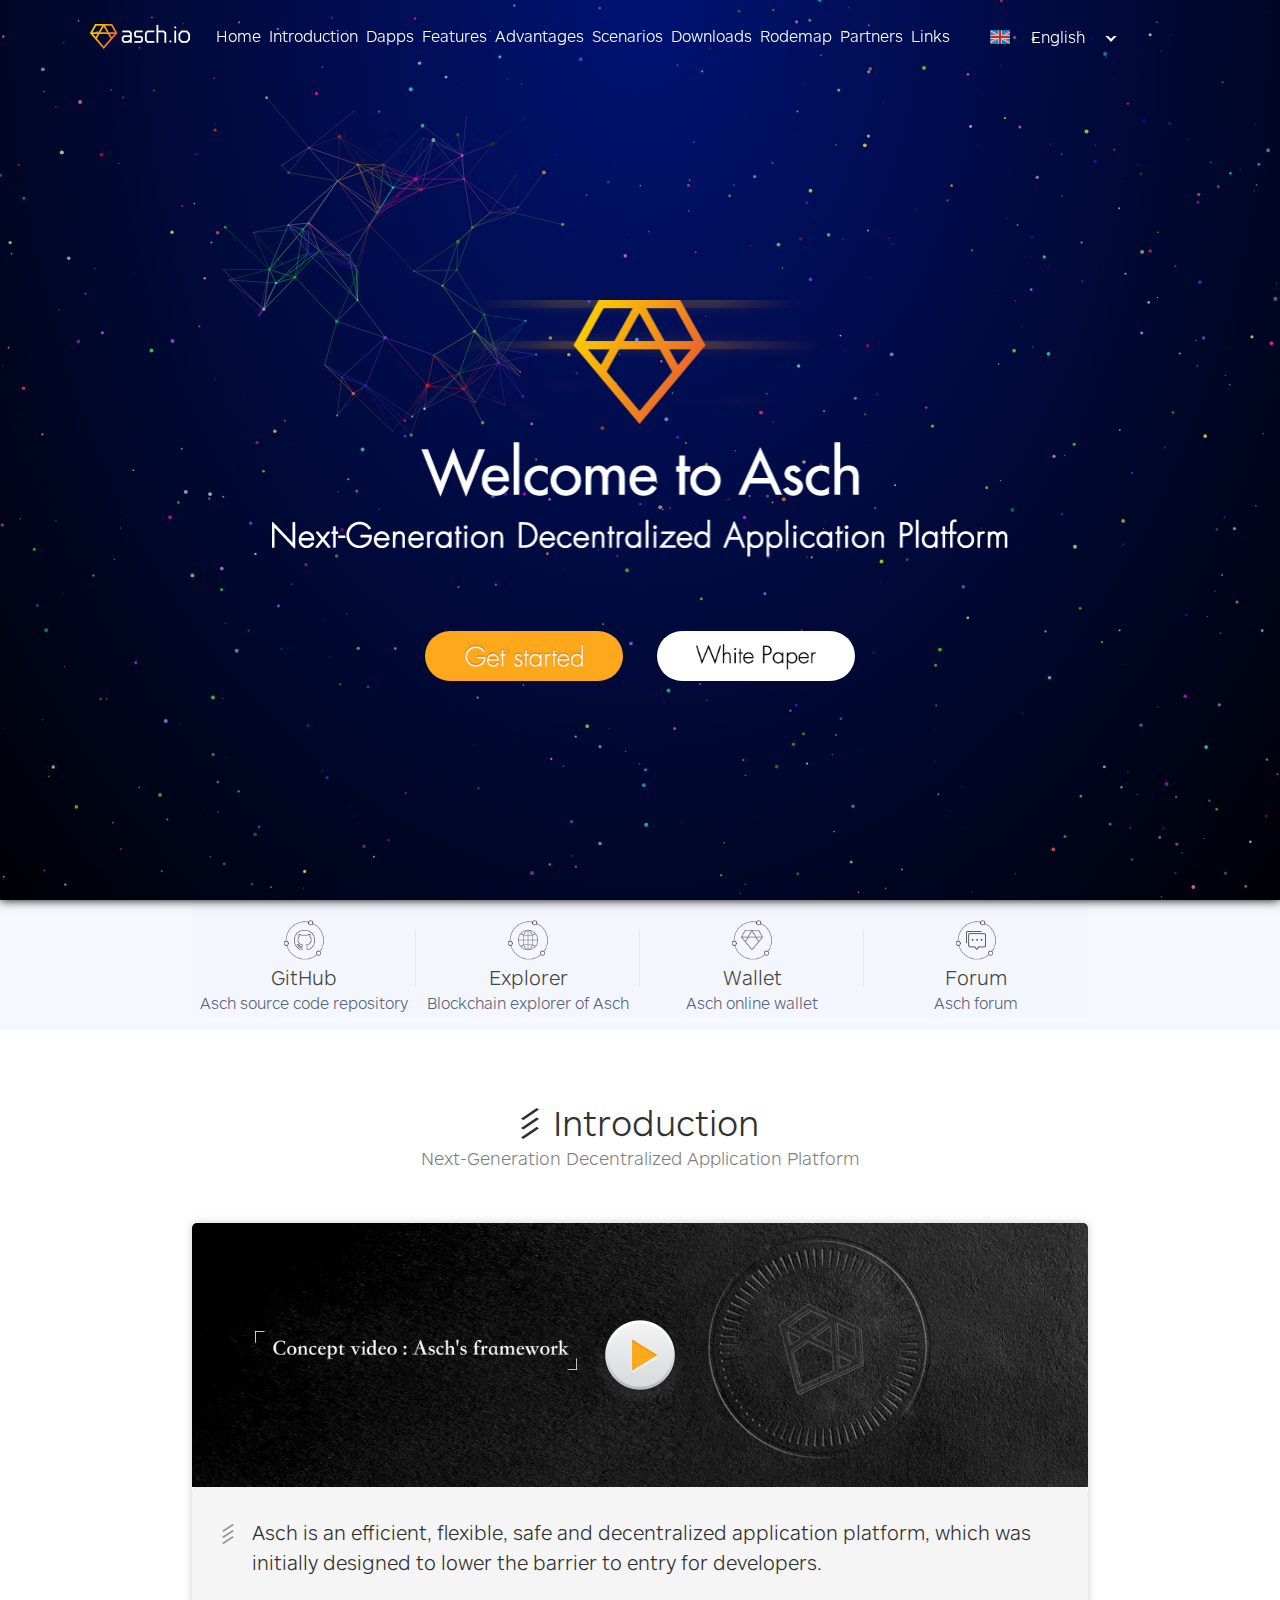
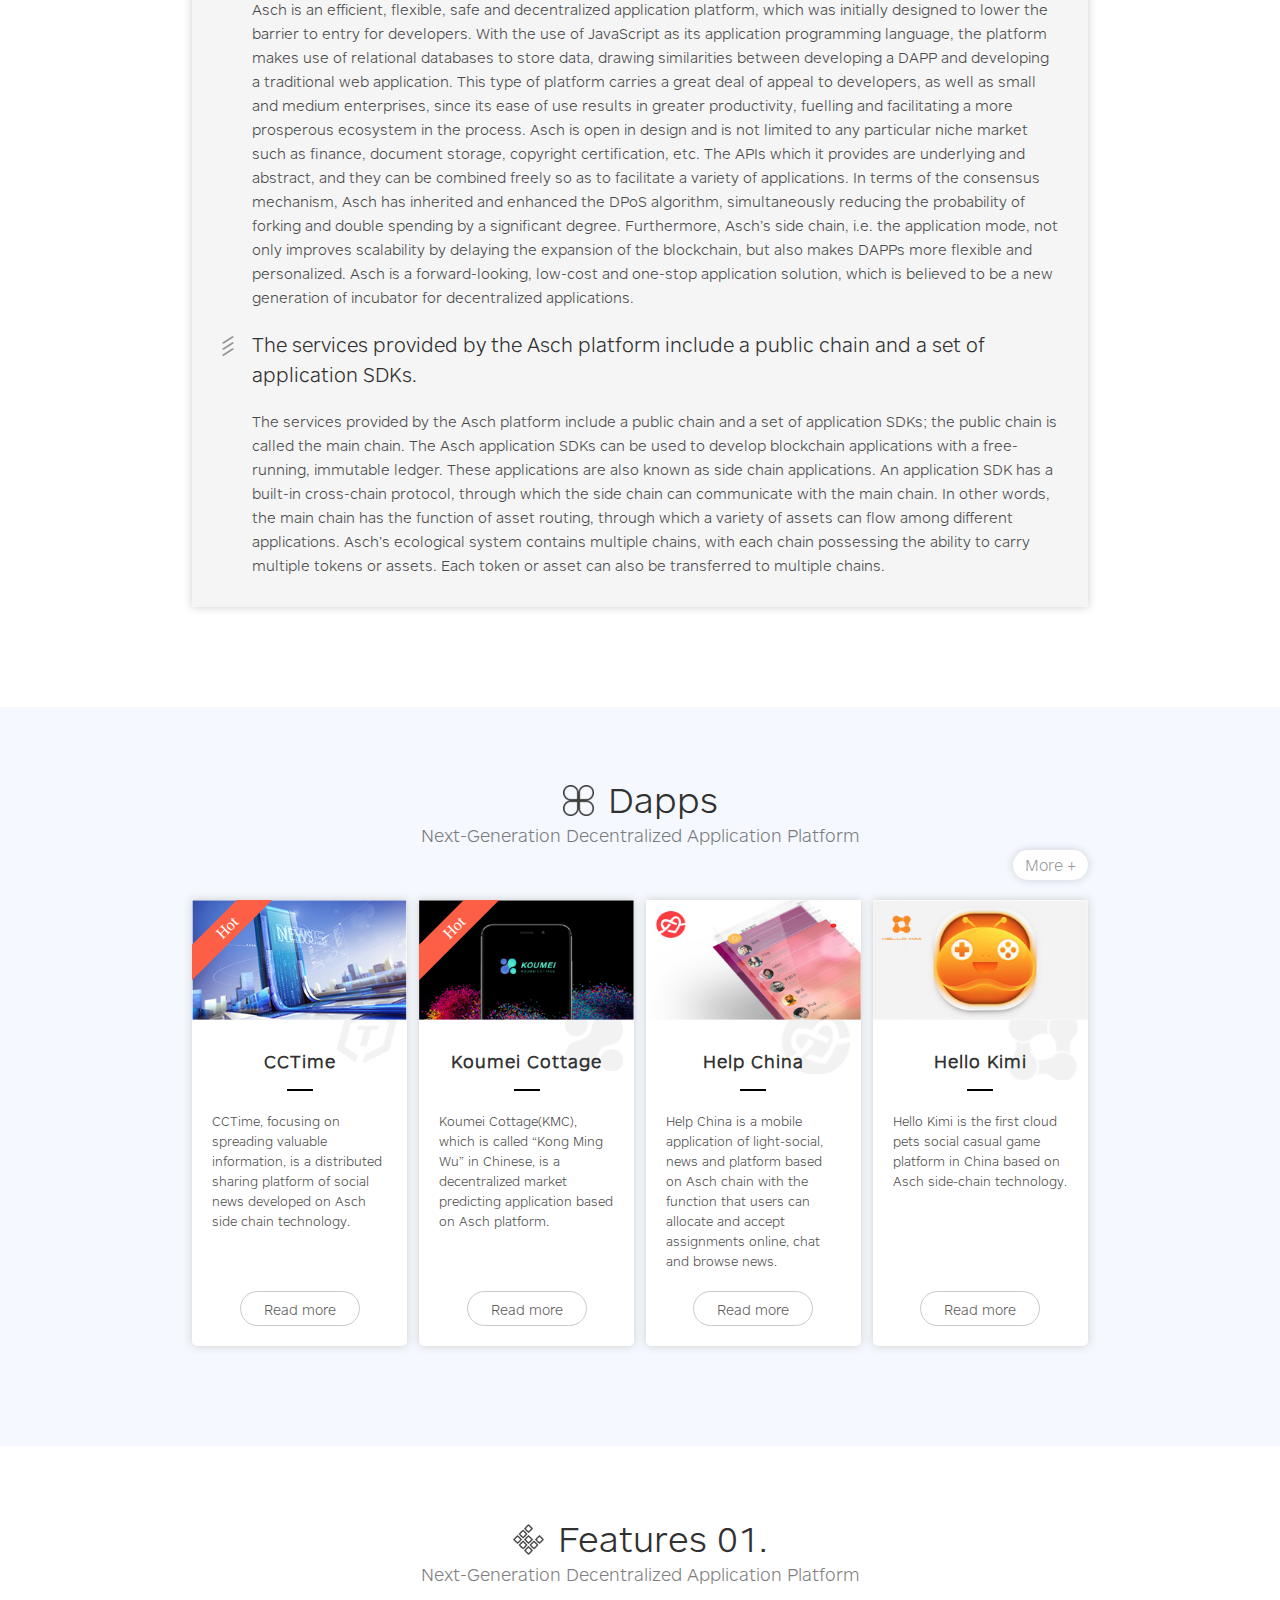
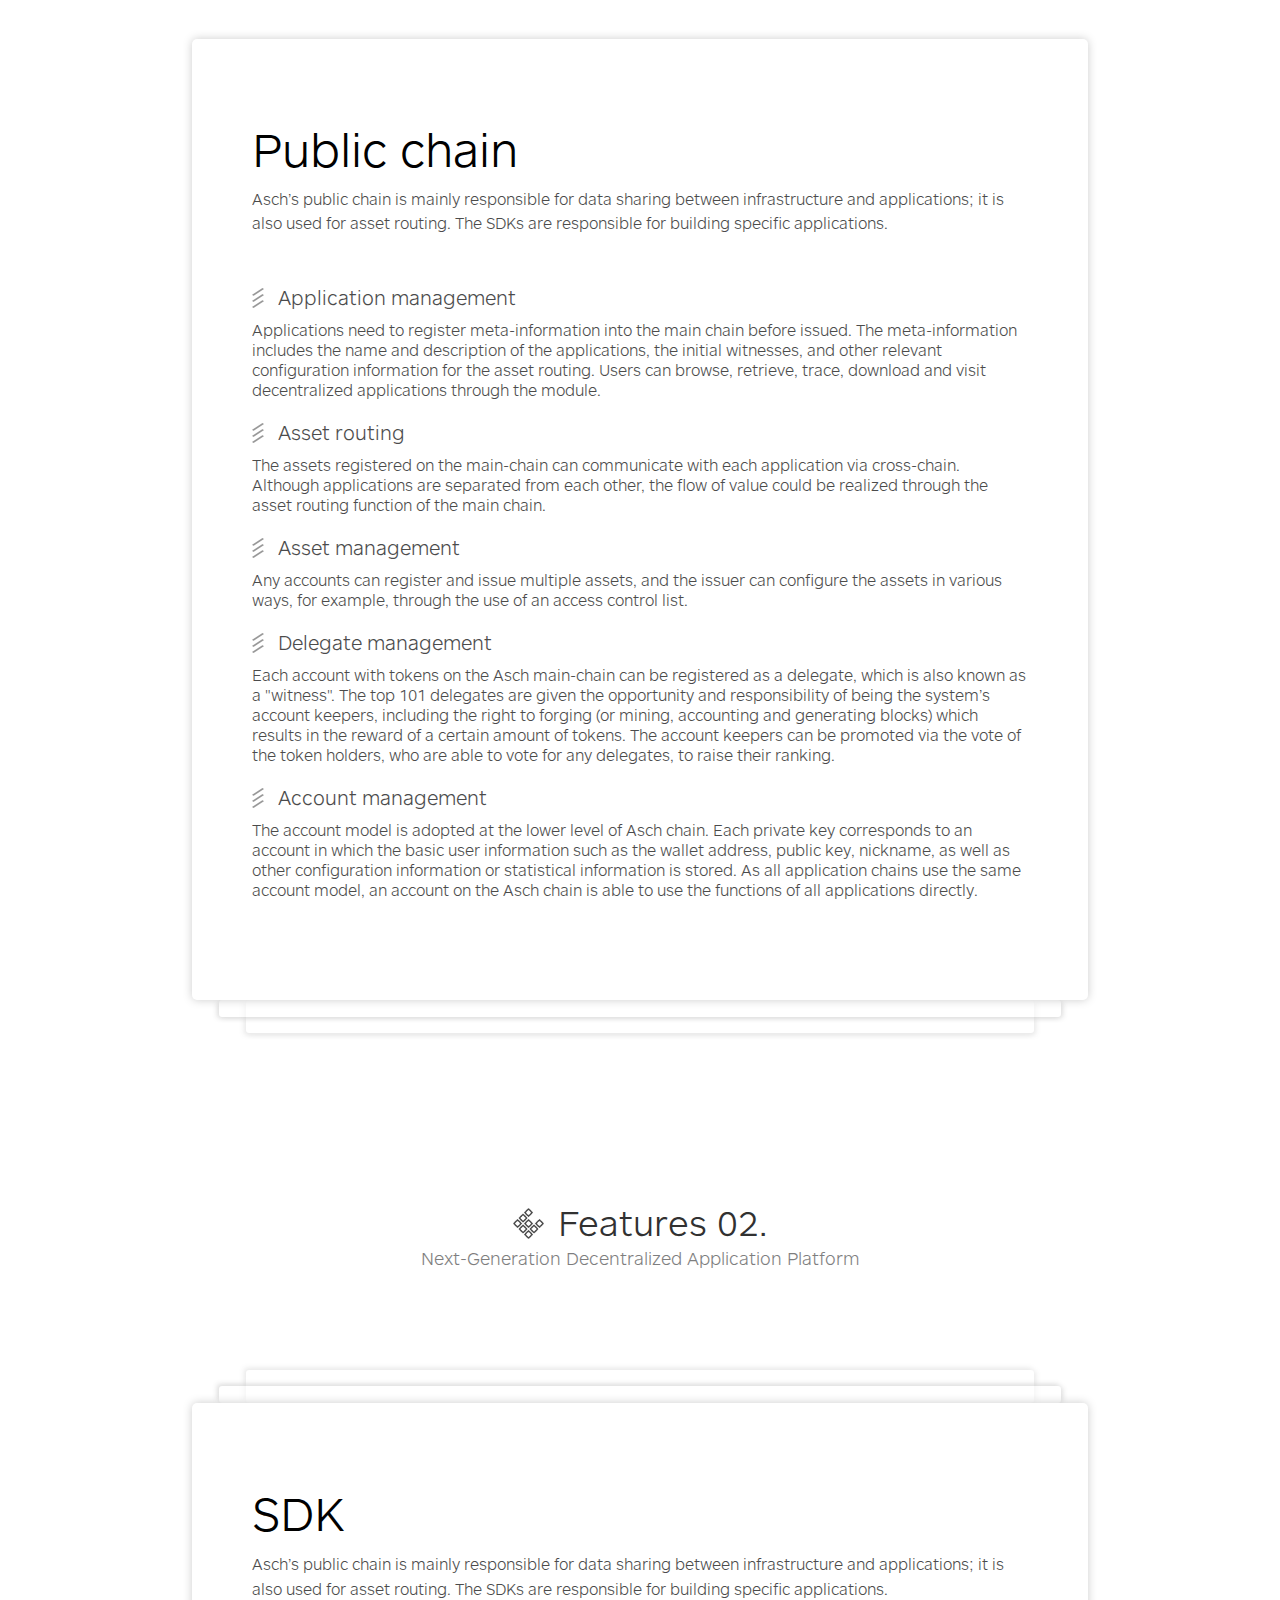
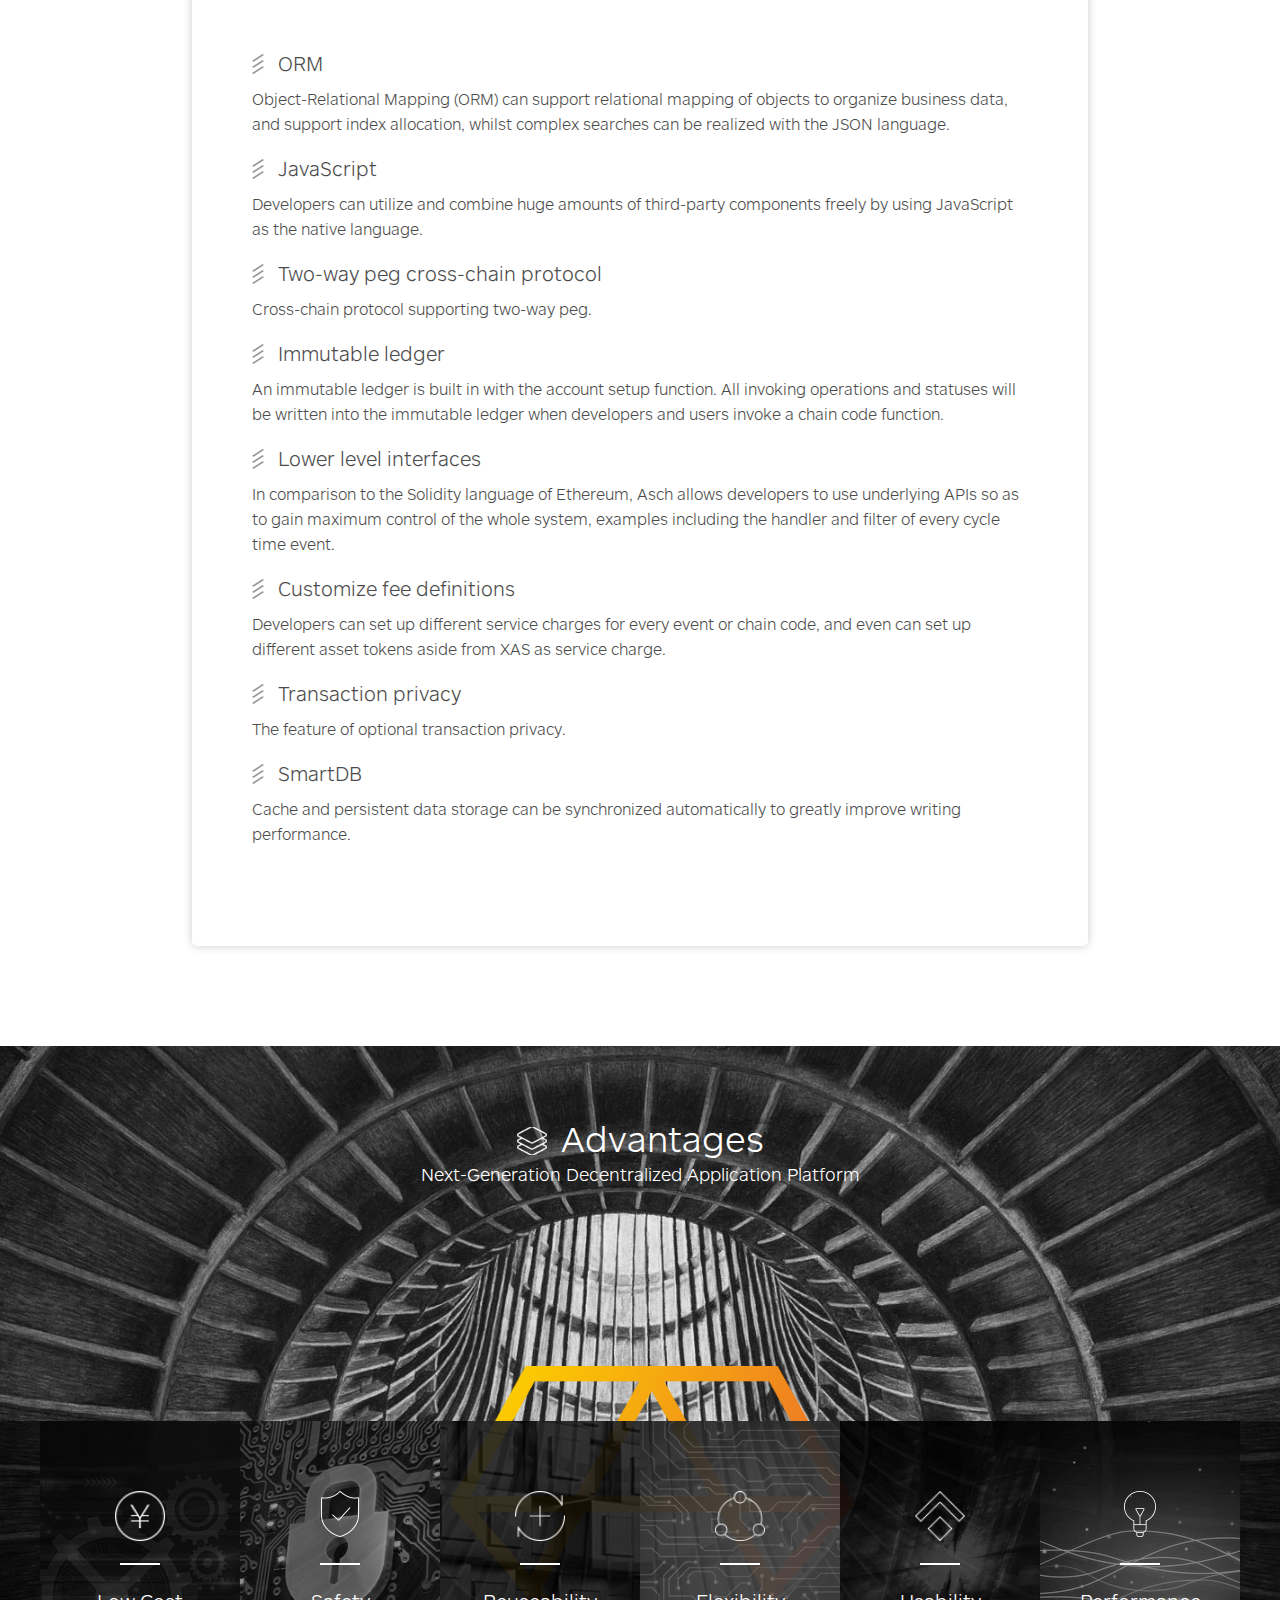
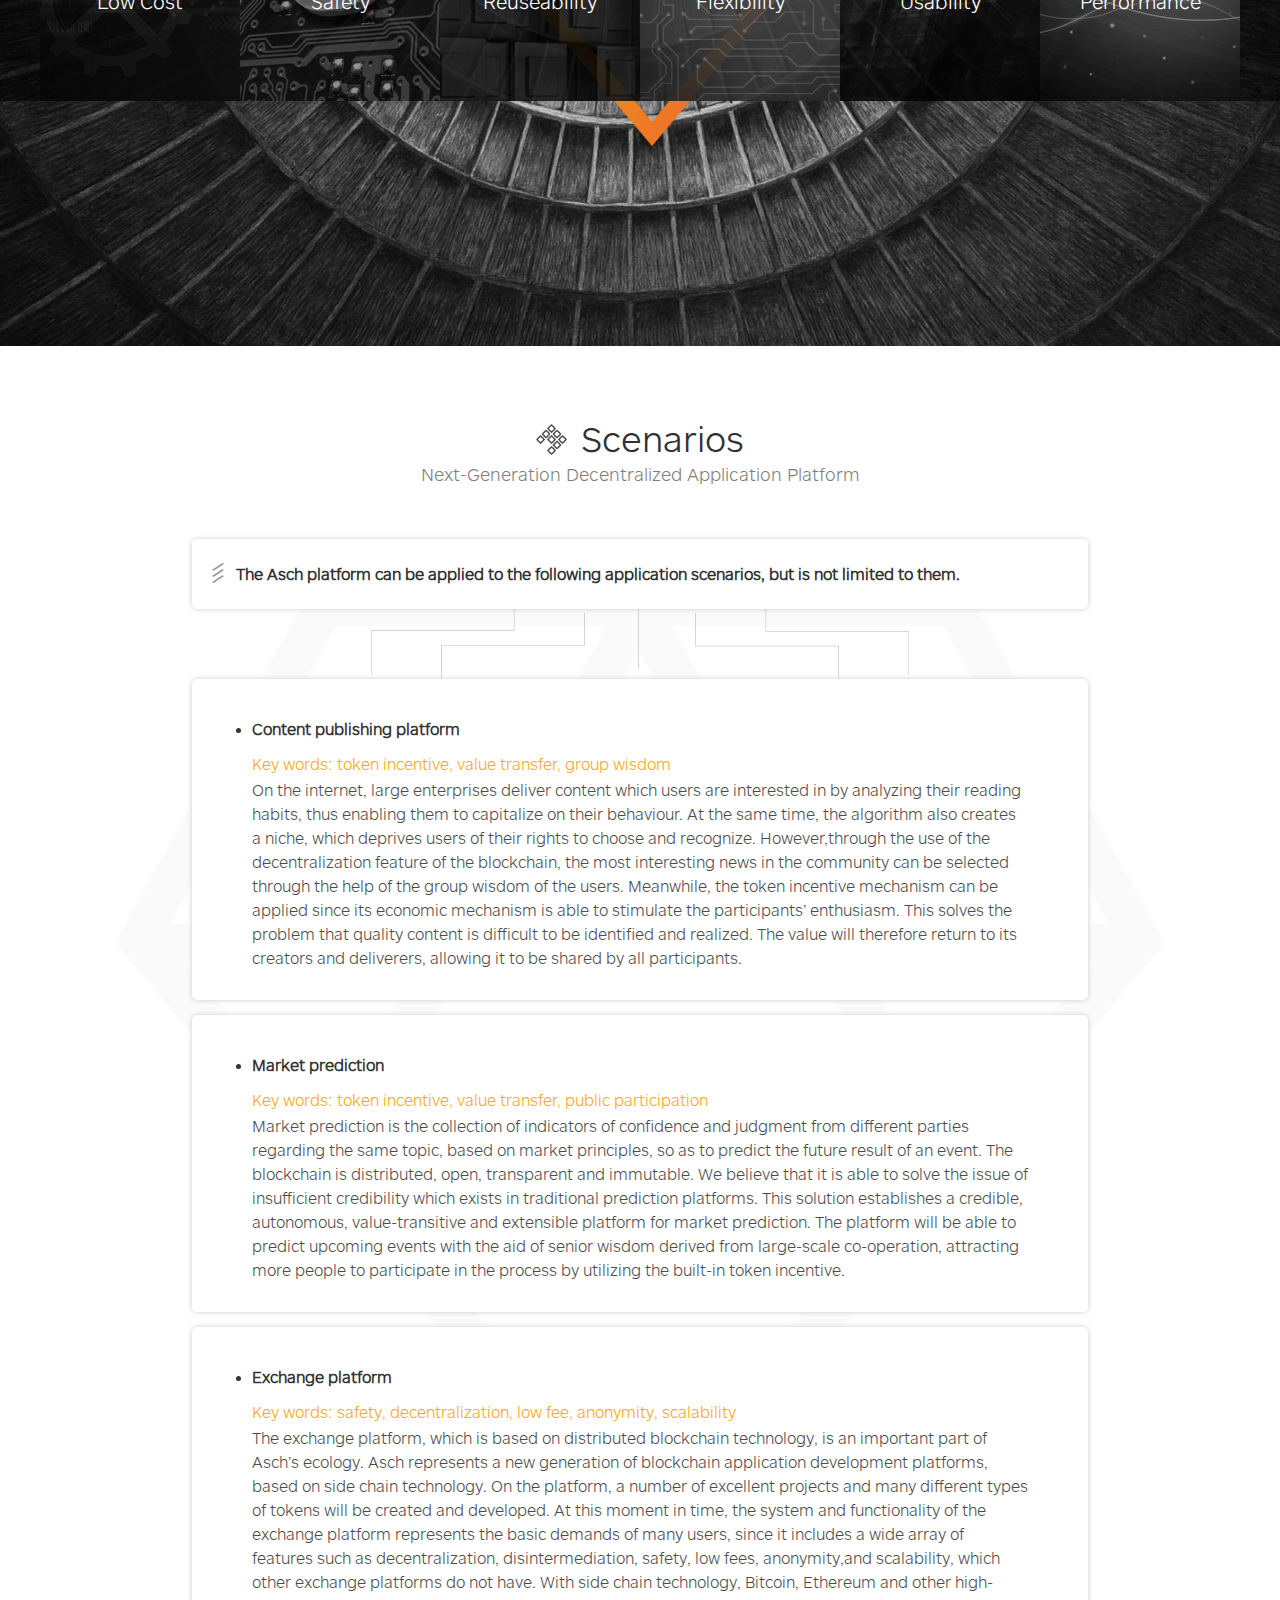
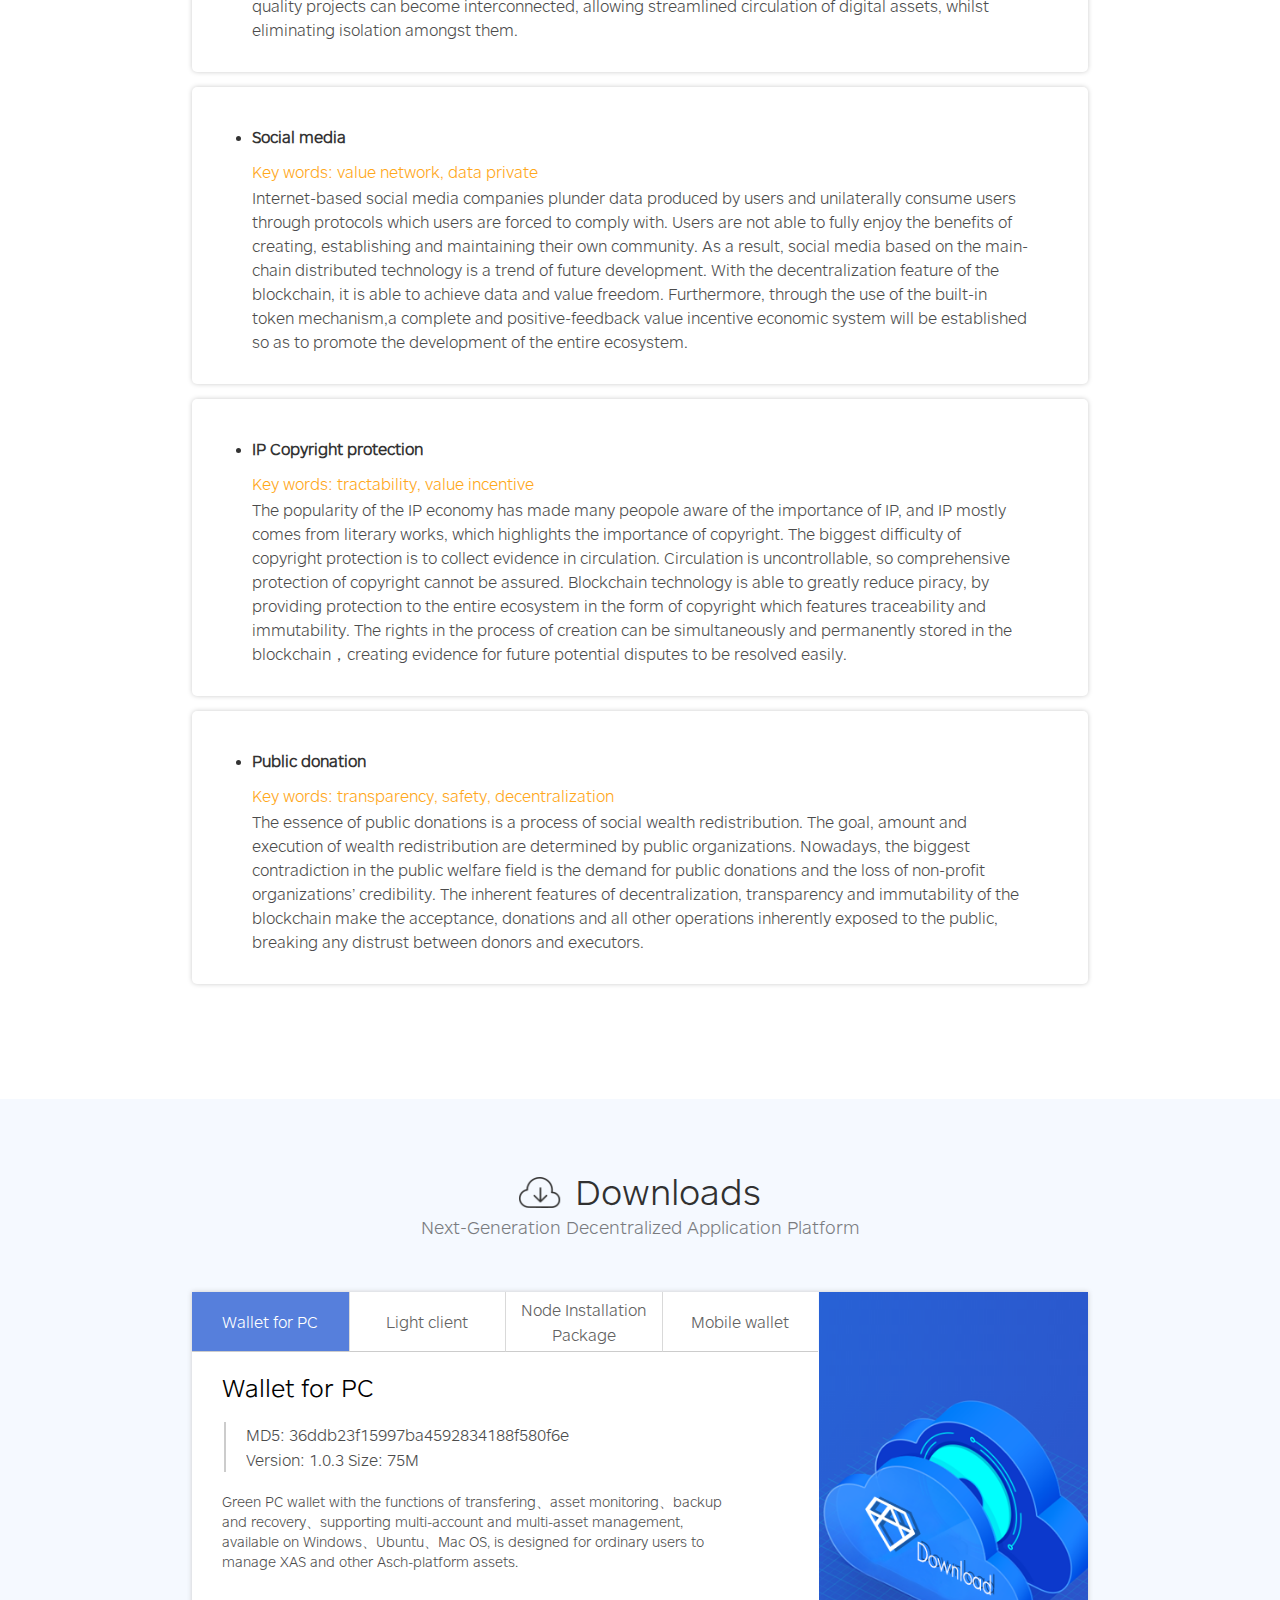
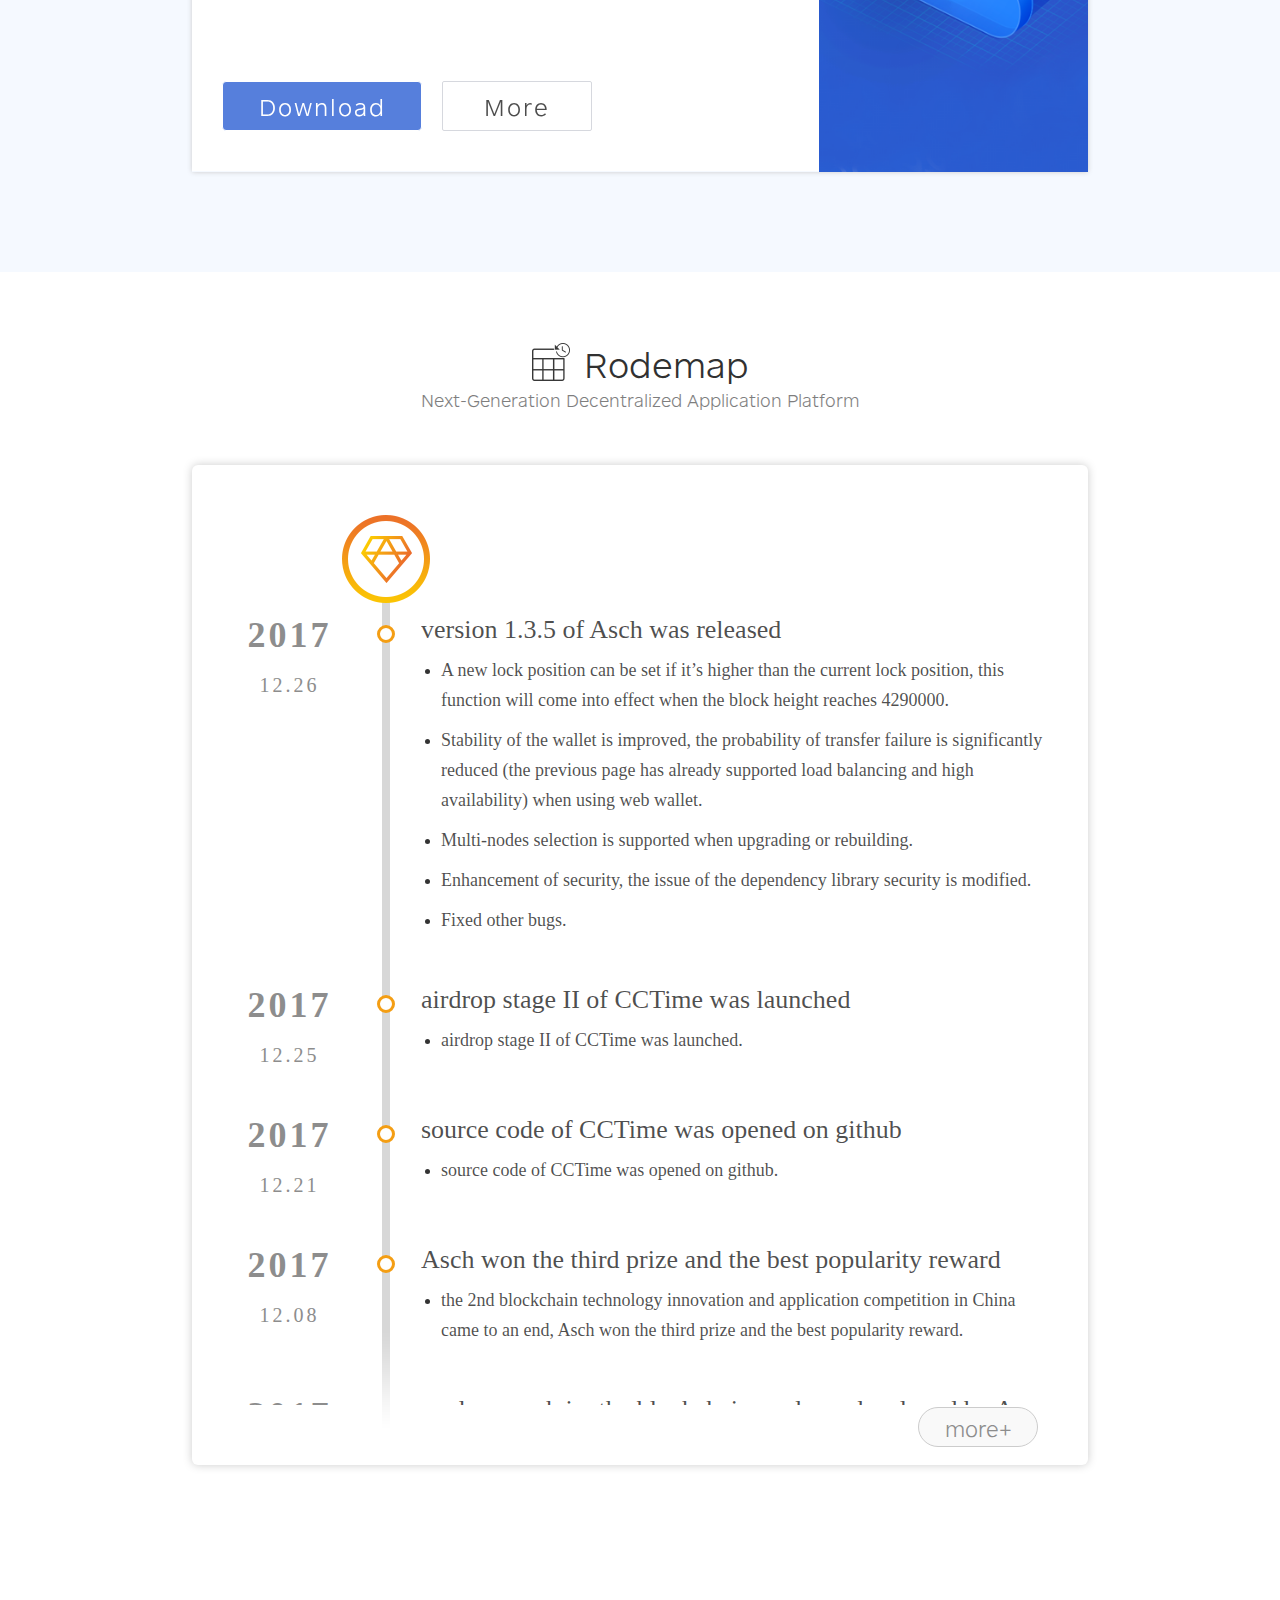
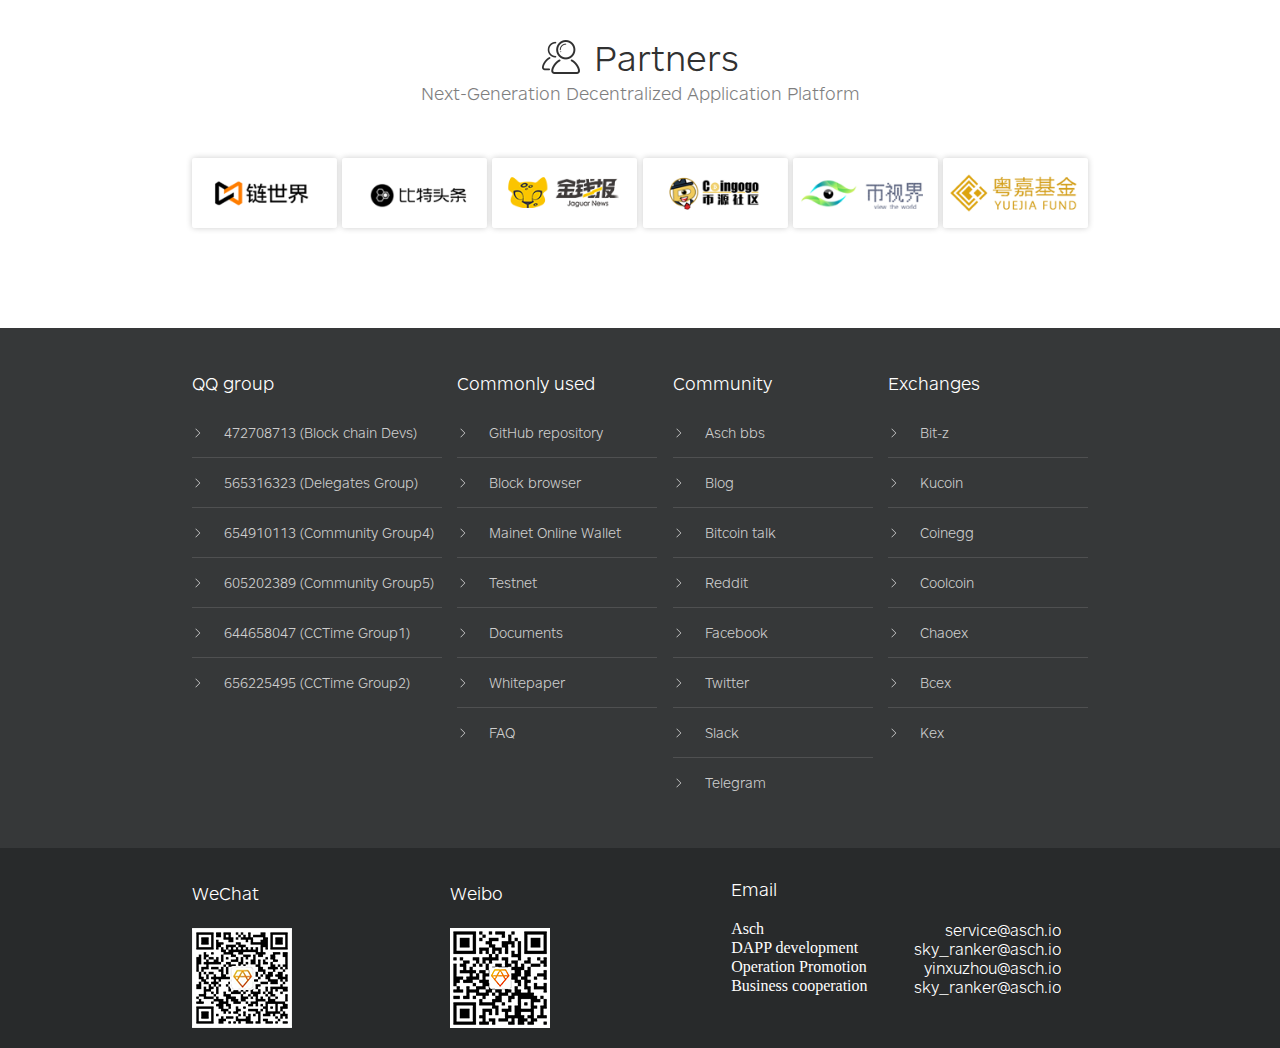
==== index.html @ 0dc02757 "add website2.0.4" ====
<!DOCTYPE html>
<html lang="en">
<head>
    <meta charset="UTF-8">
    <link href="images/favicon.ico" rel="shortcut icon">
    <title>Asch Website - Next generation blockchain application platform</title>
    <meta charset="UTF-8" name="keywords" content="阿希,Asch,区块链,智能合约,数字资产发行,区块链应用平台,侧链,区块链开发,区块链js开发">
    <meta name="description"
          content="阿希是一个分布式的区块链应用平台,采用区块链侧链技术,实现区块链js开发、智能合约、数字资产发行等功能.Asch是一个具有前瞻性的、低成本的一站式应用解决方案,相信将成为新一代区块链应用的孵化器.">
    <link rel="stylesheet" href="./css/reset.min.css">
    <link rel="stylesheet" href="./css/commons.min.css">
    <link rel="stylesheet" href="./css/video-js.css">
    <link rel="stylesheet" href="./css/index.min.css">
    <link rel="stylesheet" href="./css/introductionVideo.css">
    <link rel="stylesheet" href="./btnHoverCss/base.css">
    <link rel="stylesheet" href="./btnHoverCss/buttons.css">
    <!--<link rel="stylesheet" href="./css/history.css">-->
    <!--<link rel="stylesheet" href="./btnHoverCss/vicons-font.css">-->
</head>
<body class="deScroll">
<nav>
    <div class="navContainer">
        <a href="index.html" class="navLeft">
            <span class="navLogo replaceLogoTwo"></span>
        </a>
        <div class="navRight">
            <!--<div class="switchLanguage">-->
            <!--<button class="simplifiedChinese">中文简体</button>-->
            <!--<button class="switchToEnglish">English</button>-->
            <!--</div>-->
            <ul class="equalThan">
                <li>
                    <a href="#home" id="nav_home">Home</a>
                </li>
                <li>
                    <a href="#introduction" id="nav_introduction">Introduction</a>
                </li>
                <li>
                    <a href="#application" id="nav_dapps">Dapps</a>
                </li>
                <li>
                    <a href="#features" id="nav_features">Features</a>
                </li>
                <li>
                    <a href="#advantages" id="nav_advantages">Advantages</a>
                </li>
                <li>
                    <a href="#scenarios" id="nav_scenarios">Scenarios</a>
                </li>
                <li>
                    <a href="#downloads" id="nav_downloads">Downloads</a>
                </li>
                <li>
                    <a href="#timeLine" id="nav_timeLine">Rodemap</a>
                </li>
                <li>
                    <a href="#media" id="nav_partners">Partners</a>
                </li>
                <li>
                    <a href="#links" id="nav_links">Links</a>
                </li>
            </ul>
            <div class="switchLanguageBtn">
                <div class="btnContainer">
                    <i class="sjx"></i>
                    <div class="btn1">
                        <i class="btnFlag1">
                            <img src="images/uk.png" alt="national flag">
                        </i>
                        <span class="btnText1">English</span>
                    </div>
                    <div class="btn2">
                        <i class="btnFlag2">
                            <img src="images/china.png" alt="national flag">
                        </i>
                        <span class="btnText2">中文简体</span>
                    </div>
                </div>
            </div>
        </div>
    </div>
</nav>

<a href="#home" class="toTop">
    <span>
        <i></i>
    </span>
</a>
<div class="section" id="home">
    <!--<canvas id="canvas" width="100%" height="100%">抱歉，您的浏览器不支持canvas元素</canvas>-->
    <!--<div class="aschLogo homeLogoAmimateOne">-->
    <!--<img src="images/aschHomeLogo.png" alt="asch-logo">-->
    <!--</div>-->
    <!--<p>Next Generation Decentralized Application Platform</p>-->
    <!--暂时注释-->
    <div class="homeContainer">
        <div class="homeContainerContent">
            <div class="aschHomeImg1">
                <img src="images/aschHomeUKImg.png" alt="AschLogo">
            </div>
            <div class="aschHomeLinks">
                <a class="toGetStarted" href="javascript:;">
                    <img class="toGetStarted1" src="images/comeSoon.png" alt="Getstarted">
                    <img class="toGetStarted2" src="images/Getstarted.png" alt="Getstarted">
                </a>
                <a class="toWhitePaper"
                   href="http://asch-public.oss-cn-beijing.aliyuncs.com/asch.io/Asch-Whitepaper-en.pdf" target="_blank">
                    <img class="toWhitePaper1" src="images/white1.png" alt="WhitePaper">
                    <img class="toWhitePaper2" src="images/WhitePaper.png" alt="WhitePaper">
                </a>
            </div>
        </div>

    </div>

    <!--demo-->
    <canvas id="canv"></canvas>

</div>
<div class="homeLinksContainer">
    <ul class="homeLinks">
        <li class="toGit">
            <a href="javascript:;" target="_blank">
                <div class="linksIcon">
                    <i></i>
                    <span></span>
                </div>
                <p class="homeLinkGitHub">GitHub</p>
                <p id="homeLinksAschCode">Asch source code repository</p>
                <span class="rightLine"></span>
            </a>
        </li>
        <li class="toExplore">
            <a href="javascript:;" target="_blank">
                <div class="linksIcon">
                    <i></i>
                    <span></span>
                </div>
                <p id="homeLinksAschExplorer">Explorer</p>
                <p id="homeLinksAschExplorerContent">Blockchain explorer of Asch</p>
                <span class="rightLine"></span>
            </a>
        </li>
        <li class="toWallet">
            <a href="javascript:;" target="_blank">
                <div class="linksIcon">
                    <i></i>
                    <span></span>
                </div>
                <p id="homeLinksAschWallet">Wallet</p>
                <p id="homeLinksAschWalletContent">Asch online wallet</p>
                <span class="rightLine"></span>
            </a>
        </li>
        <li class="homeToVideo">
            <a href="javascript:;" target="_blank">
                <div class="linksIcon">
                    <i></i>
                    <span></span>
                </div>
                <p id="homeLinksAschForum">Forum</p>
                <p id="homeLinksAschForumContent">Asch forum</p>
            </a>
        </li>
    </ul>
</div>
<div class="section" id="introduction">
    <div class="sectionTop">
        <i></i>
        <span id="introductionTopTitle">Introduction</span>
        <p id="introductionTopContent">Next-Generation Decentralized Application Platform</p>
    </div>
    <div class="introductionContainer">
        <div class="aschVideo">
            <div class="aschVideoContainer">
                <div class="aschVideoContainerShade"></div>
                <img src="images/aschVideo.jpg" alt="aschVideo">
            </div>

            <!--<span class="topVideo"></span>-->
            <div class="showVideo">
                <!--<span class="imgShow"></span>-->
                <span class="imgHide"></span>
            </div>
            <img class="videoText" src="images/aschVideoText.png">
        </div>
        <div class="introductionCenter">
            <div class="introductionContent">
                <i></i>
                <h3 id="introductionContentTitleOne">Asch is an efficient, flexible and safe decentralized application
                    platform, which was initially
                    designed
                    to lower the barrier to entry for developers</h3>
                <p id="introductionContentOne">Asch is an efficient, flexible and safe decentralized application
                    platform, which was initially
                    designed
                    to lower the barrier to entry for developers. With the use of JavaScript as its
                    application
                    programming language, the platform makes use of relational databases to store data, drawing
                    similarities
                    between developing a DAPP and developing a traditional web application. This type of platform
                    carries a
                    great deal of appeal to developers, as well as small and medium enterprises, since its ease of use
                    results in greater productivity, fuelling and facilitating a more prosperous ecosystem in the
                    process.
                    Asch is open in design and is not limited to any particular niche market such as finance, document
                    storage, copyright certification, etc. The APIs which it provides are underlying and abstract, and
                    they
                    can be combined freely so as to facilitate a variety of applications. In terms of the consensus
                    mechanism, Asch has inherited and enhanced the DPoS algorithm, simultaneously reducing the
                    probability
                    of forking and double spending by a significant degree. Furthermore, Asch's side chain, i.e. the
                    application mode, not only improves scalability by delaying the expansion of the blockchain, but
                    also
                    makes DAPPs more flexible and personalized. Asch is a forward-looking, low-cost and one-stop
                    application
                    solution, which is believed to be a new generation of incubator for decentralized applications.</p>
            </div>
            <div class="introductionContent">
                <i></i>
                <h3 id="introductionContentTitleTwo">The services provided by the Asch platform include a public chain
                    and a set of application
                    SDKs.</h3>
                <p id="introductionContentTwo">The services provided by the Asch platform include a public chain and a
                    set of application SDKs; the
                    public chain is called the main chain. The Asch application SDKs can be used to develop blockchain
                    applications with a free-running, immutable ledger. These applications are also known as side chain
                    applications. An application SDK has a built-in cross-chain protocol, through which the side chain
                    can
                    communicate with the main chain. In other words, the main chain has the function of asset routing,
                    through which a variety of assets can flow among different applications. Asch's ecological system
                    contains multiple chains, with each chain possessing the ability to carry multiple tokens or assets.
                    Each token or asset can also be transferred to multiple chains.</p>
            </div>
        </div>
    </div>
</div>
<div class="videoBackground"></div>
<div class="m">
    <video id="my-video" class="video-js" controls preload="auto" loop="true"
           data-setup="{}">
        <source src="https://asch-public.oss-cn-beijing.aliyuncs.com/asch.io/integrity1.mp4" type="video/mp4">
        <p class="vjs-no-js">
            To view this video please enable JavaScript, and consider upgrading to a web browser that
            <a href="https://videojs.com/html5-video-support/" target="_blank">supports HTML5 video</a>
        </p>
    </video>
    <span class="closedVideo"></span>
</div>
<div class="section" id="application">
    <div class="sectionTop">
        <i></i>
        <span id="dappsTitle">Dapps</span>
        <p id="dappsTopContent">Next-Generation Decentralized Application Platform</p>
    </div>

    <div class="applicationContainer">
        <a href="dapps.html" id="toDapps" target="_blank">More +</a>
        <div class="applicationCenter">
            <!--<p class="applicationCenterTitle">Hot application</p>-->
            <ul>
                <li class="toCctimePage">
                    <div class="hotTopImg">
                        <img src="images/cctimexiao.jpg" alt="hotTopImg">
                        <span>Hot</span>
                        <i></i>
                    </div>
                    <div class="applicationDetail">
                        <p class="applicationDetailTitle">CCTime</p>
                        <span class="applicationDetailLine"></span>
                        <p class="applicationDetailDescribe" id="applicationDetailContent1">CCTime, focusing on
                            spreading valuable information, is a distributed sharing platform of social news developed
                            on Asch side chain technology.</p>
                        <a class="applicationDetailMore" id="applicationDetailMore1" href="javascript:;">Read more</a>
                    </div>
                </li>
                <li class="toKmwPage">
                    <div class="hotTopImg">
                        <img src="images/kmwbg.png" alt="hotTopImg">
                        <span>Hot</span>
                        <i></i>
                    </div>
                    <div class="applicationDetail">
                        <p class="applicationDetailTitle" id="applicationDetailTitle2">Koumei Cottage</p>
                        <span class="applicationDetailLine"></span>
                        <p class="applicationDetailDescribe" id="applicationDetailDescribe2">Koumei Cottage(KMC), which
                            is called “Kong Ming Wu” in Chinese, is a decentralized market predicting application based
                            on Asch platform.</p>
                        <a class="applicationDetailMore" id="applicationDetailMore2" href="javascript:;">Read more</a>
                    </div>
                </li>
                <li class="toBbPage">
                    <div class="hotTopImg">
                        <img src="images/bangbg.jpg" alt="hotTopImg">
                        <!--<span>Hot</span>-->
                        <i></i>
                    </div>
                    <div class="applicationDetail">
                        <p class="applicationDetailTitle" id="applicationDetailTitle3">Help China</p>
                        <span class="applicationDetailLine"></span>
                        <p class="applicationDetailDescribe" id="applicationDetailDescribe3">Help China is a mobile
                            application of light-social, news and platform based on Asch chain with the function that
                            users can allocate and accept assignments online, chat and browse news.</p>
                        <a class="applicationDetailMore" id="applicationDetailMore3" href="javascript:;">Read more</a>
                    </div>
                </li>
                <li class="toHelloPage">
                    <div class="hotTopImg">
                        <img src="images/hellokimiBg1.jpg" alt="hotTopImg">
                        <!--<span>Hot</span>-->
                        <i></i>
                    </div>
                    <div class="applicationDetail">
                        <p class="applicationDetailTitle" id="applicationDetailTitle4">Hello Kimi</p>
                        <span class="applicationDetailLine"></span>
                        <p class="applicationDetailDescribe" id="applicationDetailDescribe4">Hello Kimi is the first
                            cloud pets social casual game platform in China based on Asch side-chain technology.</p>
                        <a class="applicationDetailMore" id="applicationDetailMore4" href="javascript:;">Read more</a>
                    </div>
                </li>
            </ul>
        </div>
    </div>

</div>
<div class="section featuresOne" id="features">
    <div class="sectionTop">
        <i></i>
        <span id="feature1">Features 01.</span>
        <p id="commonText1">Next-Generation Decentralized Application Platform</p>
    </div>
    <div class="featuresTopContainer">
        <div class="featuresTopBorderOne"></div>
        <div class="featuresTopBorderTwo"></div>
        <div class="featuresTop">
            <h4 id="featuresTopTitle">Public chain</h4>
            <p id="featuresTopTitleContent">Asch's public chain is mainly responsible for data sharing between
                infrastructure and applications; it is
                also used for asset routing. The SDKs are responsible for building specific applications.</p>
            <ul>
                <li>
                    <i></i>
                    <span id="featuresTopTitle2">Application management</span>
                    <p id="featuresTopTitleContent2">Applications need to register meta-information into the main chain
                        before issued. The
                        meta-information includes the name and description of the applications, the initial witnesses,
                        and
                        other relevant configuration information for the asset routing. Users can browse, retrieve,
                        trace,
                        download and visit decentralized applications through the module.</p>
                </li>
                <li>
                    <i></i>
                    <span id="featuresTopTitle3">Asset routing</span>
                    <p id="featuresTopTitleContent3">The assets registered on the main-chain can communicate with each
                        application via cross-chain.
                        Although applications are separated from each other, the flow of value could be realized through
                        the
                        asset routing function of the main chain.</p>
                </li>
                <li>
                    <i></i>
                    <span id="featuresTopTitle4">Asset management</span>
                    <p id="featuresTopTitleContent4">Any accounts can register and issue multiple assets, and the issuer
                        can configure the assets in
                        various ways, for example, through the use of an access control list.</p>
                </li>
                <li>
                    <i></i>
                    <span id="featuresTopTitle5">Delegate management</span>
                    <p id="featuresTopTitleContent5">Each account with tokens on the Asch main-chain can be registered
                        as a delegate, which is also
                        known as a “witness”. The top 101 delegates are given the opportunity and responsibility of
                        being the system's account keepers, including the right to forging (or mining, accounting and
                        generating blocks) which results in the reward of a certain amount of tokens. The account
                        keepers can be promoted via the vote of the token holders, who are able to vote for any
                        delegates, to raise their ranking.</p>
                </li>
                <li>
                    <i></i>
                    <span id="featuresTopTitle6">Account management</span>
                    <p id="featuresTopTitleContent6">The account model is adopted at the lower level of Asch chain. Each
                        private key corresponds to an
                        account in which the basic user information such as the wallet address, public key, nickname, as
                        well as other configuration information or statistical information is stored. As all application
                        chains use the same account model, an account on the Asch chain is able to use the functions of
                        all applications directly.</p>
                </li>
            </ul>
        </div>
    </div>
</div>
<div class="section" id="featuresTwo">
    <div class="sectionTop featuresTwoContainer">
        <i></i>
        <span id="feature2">Features 02.</span>
        <p id="commonText2">Next-Generation Decentralized Application Platform</p>
    </div>
    <div class="featuresBottomContainer">
        <div class="featuresBottomBorderOne"></div>
        <div class="featuresBottomBorderTwo"></div>
        <div class="featuresBottom">
            <h4 id="featuresTopTitle7">SDK</h4>
            <p id="featuresTopTitleContent7">Asch's public chain is mainly responsible for data sharing between
                infrastructure and applications; it is
                also used for asset routing. The SDKs are responsible for building specific applications.</p>
            <ul>
                <li>
                    <i></i>
                    <span id="featuresTopTitle8">ORM</span>
                    <p id="featuresTopTitleContent8">Object-Relational Mapping (ORM) can support relational mapping of
                        objects to organize business
                        data, and support index allocation, whilst complex searches can be realized with the JSON
                        language.</p>
                </li>
                <li>
                    <i></i>
                    <span id="featuresTopTitle9">JavaScript</span>
                    <p id="featuresTopTitleContent9">Developers can utilize and combine huge amounts of third-party
                        components freely by using
                        JavaScript as the native language.</p>
                </li>
                <li>
                    <i></i>
                    <span id="featuresTopTitle10">Two-way peg cross-chain protocol</span>
                    <p id="featuresTopTitleContent10">Cross-chain protocol supporting two-way peg.</p>
                </li>
                <li>
                    <i></i>
                    <span id="featuresTopTitle11">Immutable ledger</span>
                    <p id="featuresTopTitleContent11">An immutable ledger is built in with the account setup function.
                        All invoking operations and
                        statuses will be written into the immutable ledger when developers and users invoke a chain code
                        function.</p>
                </li>
                <li>
                    <i></i>
                    <span id="featuresTopTitle12">Lower level interfaces</span>
                    <p id="featuresTopTitleContent12">In comparison to the Solidity language of Ethereum, Asch allows
                        developers to use underlying APIs
                        so as to gain maximum control of the whole system, examples including the handler and filter of
                        every cycle time event.</p>
                </li>
                <li>
                    <i></i>
                    <span id="featuresTopTitle13">Customize fee definitions</span>
                    <p id="featuresTopTitleContent13">Developers can set up different service charges for every event or
                        chain code, and even can set
                        up different asset tokens aside from XAS as service charge.</p>
                </li>
                <li>
                    <i></i>
                    <span id="featuresTopTitle14">Transaction privacy</span>
                    <p id="featuresTopTitleContent14">The feature of optional transaction privacy.</p>
                </li>
                <li>
                    <i></i>
                    <span id="featuresTopTitle15">SmartDB</span>
                    <p id="featuresTopTitleContent15">Cache and persistent data storage can be synchronized
                        automatically to greatly improve writing
                        performance.</p>
                </li>
            </ul>
        </div>
    </div>
</div>
<div class="section" id="advantages">
    <div class="sectionTop advantagesTitle">
        <i></i>
        <span id="AdvantagesTitle">Advantages</span>
        <p id="commonText3">Next-Generation Decentralized Application Platform</p>
    </div>
    <div class="advantageLogo"></div>
    <!--<hr>-->
    <div class="advantagesContainerBack">
    </div>
    <div class="advantagesContainer">
        <ul>
            <li>
                <div class="advantageItemContainer">
                    <div class="advantagesContainerSupernatant"></div>
                    <i></i>
                    <span></span>
                    <p class="advantagesContainerText1" id="advantages1">Low Cost</p>
                    <p class="advantagesContainerText2" id="advantagesContent1">Developers can customize a gas token,
                        which can effectively
                        control operation costs.</p>
                </div>
            </li>
            <li>
                <div class="advantageItemContainer">
                    <div class="advantagesContainerSupernatant"></div>
                    <i></i>
                    <span></span>
                    <p class="advantagesContainerText1" id="advantages2">Safety</p>
                    <p class="advantagesContainerText2" id="advantagesContent2">PBFT enhanced DPOS. Multi-level payment
                        passwords. Applications are isolated to prevent error
                        spreading. Sandbox mechanism can manage untrusted code.
                    </p>
                </div>
            </li>
            <li>
                <div class="advantageItemContainer">
                    <div class="advantagesContainerSupernatant"></div>
                    <i></i>
                    <span></span>
                    <p class="advantagesContainerText1" id="advantages3">Reuseability</p>
                    <p class="advantagesContainerText2" id="advantagesContent3">Applications can share data on Asch
                        platform. Furthermore,
                        they can reuse assets on different blockchains.</p>
                    <!--<div class="advantagesContainerSupernatant"></div>-->
                </div>

            </li>
            <li>
                <div class="advantageItemContainer">
                    <div class="advantagesContainerSupernatant"></div>
                    <i></i>
                    <span></span>
                    <p class="advantagesContainerText1" id="advantages4">Flexibility</p>
                    <p class="advantagesContainerText2" id="advantagesContent4">Assets and applications are decoupled.
                        One token can be used on
                        multi-chains, and one chain can hold multiple tokens.</p>
                    <!--<div class="advantagesContainerSupernatant"></div>-->
                </div>

            </li>
            <li>
                <div class="advantageItemContainer">
                    <div class="advantagesContainerSupernatant"></div>
                    <i></i>
                    <span></span>
                    <p class="advantagesContainerText1" id="advantages5">Usability</p>
                    <p class="advantagesContainerText2" id="advantagesContent5">Based on JavaScript stack,SDK supports
                        advanced features like
                        ORM、SmartDB etc that make DAPP development more easier.</p>
                    <!--<div class="advantagesContainerSupernatant"></div>-->
                </div>

            </li>
            <li>
                <div class="advantageItemContainer">
                    <div class="advantagesContainerSupernatant"></div>
                    <i></i>
                    <span></span>
                    <p class="advantagesContainerText1" id="advantages6">Performance</p>
                    <p class="advantagesContainerText2" id="advantagesContent6">More than 1500 transactions per second,
                        performance is scalable
                        by fragment and parallel.</p>
                    <!--<div class="advantagesContainerSupernatant"></div>-->
                </div>

            </li>
        </ul>
    </div>
</div>
<div class="section" id="scenarios">
    <div class="sectionTop">
        <i></i>
        <span id="scenariosTitle">Scenarios</span>
        <p id="commonText4">Next-Generation Decentralized Application Platform</p>
    </div>
    <div class="scenariosBackground">
        <img src="images/scenariosback1.png" alt="scenarios background Logo">
    </div>
    <div class="scenariosContainerCenter">
        <div class="scenariosTitle">
            <i></i>
            <h3 id="scenariosTitle1">The Asch platform can be applied to the following application scenarios, but is not
                limited to
                them.</h3>
        </div>
        <div class="scenariosTitleBottom"></div>
        <div class="scenariosContainer">
            <ul>
                <li>
                    <h4 id="scenariosTitle2">Content publishing platform</h4>
                    <a href="javascript:;" id="scenariosDescribe2">Key words: token incentive, value transfer, group
                        wisdom</a>
                    <p id="scenariosContent2">On the internet, large enterprises deliver content which users are
                        interested in by analyzing
                        their
                        reading habits, thus enabling them to capitalize on their behaviour. At the same time, the
                        algorithm
                        also creates a niche, which deprives rights to choose and recognize. However,
                        through the use of the decentralization feature of the blockchain, the most interesting news in
                        the
                        community can be selected through the help of the group wisdom of the users. Meanwhile, the
                        token
                        incentive mechanism can be applied since its economic mechanism is able to stimulate the
                        participants’ enthusiasm. This solves the problem that quality content is difficult to be
                        identified and realized. The value will therefore return to its creators and deliverers,
                        allowing it to
                        be
                        shared by all participants.</p>
                </li>
            </ul>
        </div>
        <div class="scenariosContainer">
            <ul>
                <li>
                    <h4 id="scenariosTitle3">Market prediction</h4>
                    <a href="javascript:;" id="scenariosDescribe3">Key words: token incentive, value transfer, public
                        participation</a>
                    <p id="scenariosContent3">Market prediction is the collection of indicators of confidence and
                        judgment from different
                        parties
                        regarding the same topic, based on market principles, so as to predict the future result of an
                        event.
                        The blockchain is distributed, open, transparent and immutable. We believe that it is able to
                        solve
                        the issue of insufficient credibility which exists in traditional prediction platforms. This
                        solution establishes a credible, autonomous, value-transitive and extensible platform for market
                        prediction. The platform will be able to predict upcoming events with the aid of senior wisdom
                        derived from large-scale co-operation, attracting more people to participate in the process by
                        utilizing the built-in token incentive.</p>
                </li>
            </ul>
        </div>
        <div class="scenariosContainer">
            <ul>
                <li>
                    <h4 id="scenariosTitle4">Exchange platform</h4>
                    <a href="javascript:;" id="scenariosDescribe4">Key words: safety, decentralization, low fee,
                        anonymity, scalability</a>
                    <p id="scenariosContent4">The exchange platform, which is based on distributed blockchain
                        technology, is an important part
                        of
                        Asch's ecology. Asch represents a new generation of blockchain application development
                        platforms,
                        based on side chain technology. On the platform, a number of excellent projects and many
                        different
                        types of tokens will be created and developed. At this moment in time, the system and
                        functionality
                        of the exchange platform represents the basic demands of many users, since it
                        includes
                        a wide array of features such as decentralization, disintermediation, safety, low fees,
                        anonymity,
                        and scalability, which other exchange platforms do not have. With side chain technology,
                        Bitcoin,
                        Ethereum and other high-quality projects can become interconnected, allowing streamlined
                        circulation of digital assets, whilst eliminating isolation amongst them.</p>
                </li>
            </ul>
        </div>
        <div class="scenariosContainer">
            <ul>
                <li>
                    <h4 id="scenariosTitle5">Social media</h4>
                    <a href="javascript:;" id="scenariosDescribe5">Key words: value network, data private</a>
                    <p id="scenariosContent5">Internet-based social media companies data produced by users and
                        unilaterally consume users
                        through protocols which users are forced to comply with. Users are not able to fully enjoy the
                        benefits of creating, establishing and maintaining their own community. As a result, social
                        media
                        based on the main-chain distributed technology is a trend of future development. With the
                        decentralization feature of the blockchain, it is able to achieve data and value freedom.
                        Furthermore, through the use of the built-in token mechanism, a complete and positive-feedback
                        value incentive economic system will be established so as to promote the development of the
                        entire
                        ecosystem.</p>
                </li>
            </ul>
        </div>
        <div class="scenariosContainer">
            <ul>
                <li>
                    <h4 id="scenariosTitle6">IP Copyright protection</h4>
                    <a href="javascript:;" id="scenariosDescribe6">Key words: tractability, value incentive</a>
                    <p id="scenariosContent6">The popularity of the IP economy has made many peopole aware of the
                        importance of IP, and IP
                        mostly
                        comes from literary works, which highlights the importance of copyright. The biggest difficulty
                        of
                        copyright protection is to collect evidence in circulation. Circulation is uncontrollable, so
                        comprehensive protection of copyright cannot be assured. Blockchain technology is able to
                        greatly
                        reduce piracy, by providing protection to the entire ecosystem in the form of copyright which
                        features traceability and immutability. The rights in the process of creation can be
                        simultaneously
                        and permanently stored in the blockchain， creating evidence for future potential disputes to be
                        resolved easily.</p>
                </li>
            </ul>
        </div>
        <div class="scenariosContainer">
            <ul>
                <li>
                    <h4 id="scenariosTitle7">Public donation</h4>
                    <a href="javascript:;" id="scenariosDescribe7">Key words: transparency, safety, decentralization</a>
                    <p id="scenariosContent7">The essence of public donations is a process of social wealth
                        redistribution. The goal, amount and
                        execution of wealth redistribution are determined by public organizations. Nowadays, the biggest
                        contradiction in the public welfare field is the demand for public donations and the loss of
                        non-profit organizations’ credibility. The inherent features of decentralization, transparency
                        and immutability
                        of
                        the blockchain make the acceptance, donations and all other operations inherently exposed to the
                        public, breaking any distrust between donors and executors.</p>
                </li>
            </ul>
        </div>
    </div>
</div>
<div class="section" id="downloads">
    <div class="sectionTop">
        <i></i>
        <span id="downloadsTitle">Downloads</span>
        <p id="commonText5">Next-Generation Decentralized Application Platform</p>
    </div>
    <div class="downloadsContainer">
        <div class="downloadsContainerLeft">
            <ul class="dlist">
                <li class="active" id="downloadsTitle1">Wallet for PC</li>
                <li id="downloadsTitle2">Light client</li>
                <li id="downloadsTitle3">Node Installation Package</li>
                <li id="downloadsTitle4">Mobile wallet</li>
            </ul>
            <ul class="dlsit-list">
                <li>
                    <h4 id="downloadsTitle11">Wallet for PC</h4>
                    <div class="dlistContainer">
                        <span>MD5: 36ddb23f15997ba4592834188f580f6e</span>
                        <span>Version: 1.0.3 Size: 75M</span>
                    </div>
                    <p id="downloadContent1">Green PC wallet with the functions of transfering、asset monitoring、backup
                        and recovery，supporting multi-account and
                        multi-asset management, available on Windows、Ubuntu、MacOS, is designed for ordinary users to
                        manage XAS and other Asch-platform assets.</p>
                    <div class="dlistBtns">
                        <a href="http://downloads.asch.cn/appupdate/pc-wallet/asch-wallet-windows.zip"
                           class="button button--rayen button--border-thin button--text-thick button--text-upper button--size-s"
                           data-text="Download"><span id="downloadLink1">Download</span></a>
                        <a href="https://github.com/AschPlatform" target="_blank"
                           class="button button--rayen button--border-thin button--text-thick button--text-upper button--size-s"
                           data-text="More"><span id="downloadLink11">More</span></a>
                    </div>
                </li>
                <li>
                    <h4 id="downloadsTitle22">Light client</h4>
                    <div class="dlistContainer">
                        <span>MD5: 51ea873ee696fdf34b654f2d781a188a</span>
                        <span>Version: 1.3.1 Size: 32M</span>
                    </div>
                    <p id="downloadContent2">All front-end functions of Asch platform are available for the PC client
                        with assets,
                        personal center, application center, block forging, block browsing, voting, payment and suitable
                        for advanced users who need all the platform functions.</p>
                    <div class="dlistBtns">
                        <!--<a href="http://o7dyh3w0x.bkt.clouddn.com/AschLiteClient1.3.1.zip">Download</a>-->
                        <a href="http://o7dyh3w0x.bkt.clouddn.com/AschLiteClient1.3.1.zip"
                           class="button button--rayen button--border-thin button--text-thick button--text-upper button--size-s"
                           data-text="Download"><span id="downloadLink2">Download</span></a>
                        <a href="https://github.com/AschPlatform" target="_blank"
                           class="button button--rayen button--border-thin button--text-thick button--text-upper button--size-s"
                           data-text="More"><span id="downloadLink22">More</span></a>
                    </div>
                </li>
                <li>
                    <h4 id="downloadsTitle33">Node Installation Package</h4>
                    <div class="dlistContainer">
                        <span>MD5: dd70665e8c9ee35c895136035b2a3bcd</span>
                        <span>Version: 1.0.3 Size: 36M</span>
                    </div>
                    <p id="downloadContent3">It is an back-end service on Asch platform, running blockchain service and
                        ensuring DAPP
                        operation. Asch delegates or nodes need to install while normal users not.The server is required
                        at least 2-core CPU,4GB memory,2MB bandwidth and Linux 64 system(Ubuntu Server 16.04 is
                        recomended).</p>
                    <div class="dlistBtns">
                        <a href="https://www.asch.io/downloads/asch-linux-latest-mainnet.tar.gz"
                           class="button button--rayen button--border-thin button--text-thick button--text-upper button--size-s"
                           data-text="Download"><span id="downloadLink3">Download</span></a>
                        <a href="https://github.com/AschPlatform" target="_blank"
                           class="button button--rayen button--border-thin button--text-thick button--text-upper button--size-s"
                           data-text="More"><span id="downloadLink33">More</span></a>
                    </div>
                </li>
                <li>
                    <h4 id="downloadsTitle44">Mobile wallet</h4>
                    <div class="dlistContainer">
                        <span>MD5: 79e5dc7e517df9ed7a20ad2879eec0e9
</span>
                        <span>Version:1.1.0 size:24M</span>
                    </div>
                    <p id="downloadContent4">It is an mobile application which supports multi-account, multi-asset and
                        Asch platform DAPPs in
                        both Android and iOS platform which is in development. It is suitable for normal users who have
                        XAS and other assets on Asch platform.</p>
                    <div class="dlistBtns">
                        <a title="For Android"
                           href="http://asch-public.oss-cn-beijing.aliyuncs.com/appupdate/android/app-release.apk"
                           class="button button--rayen button--border-thin button--text-thick button--text-upper button--size-s"
                           data-text="Download"><span id="downloadLink4">Download</span></a>
                        <a href="https://github.com/AschPlatform" target="_blank"
                           class="button button--rayen button--border-thin button--text-thick button--text-upper button--size-s"
                           data-text="More"><span id="downloadLink44">More</span></a>
                    </div>
                </li>
            </ul>
        </div>
        <div class="downloadsContainerRight"></div>
    </div>
</div>
<div class="section" id="timeLine">
    <div class="sectionTop">
        <i></i>
        <span id="timeLineTitle">Rodemap</span>
        <p id="commonText7">Next-Generation Decentralized Application Platform</p>
    </div>

    <div class="timeLineContainer">

        <div class="timeLineLogo">
            <span>
                <img src="images/timeLineLogo.png" alt="timeLineLogo">
            </span>
            <i>
                <img src="images/timeLineLine.png" alt="timeLineLine">
            </i>
        </div>

        <a class="toTimeLine" id="timeLineLink" href="timeLine.html" target="_blank">more+</a>

        <ul class="rodemapContainer" style="overflow-y: scroll">

            <li>
                <div class="rodemapContainerLeft">
                    <h3>2017</h3>
                    <p>12.26</p>
                </div>

                <div class="point"><b></b></div>

                <div class="rodemapContainerRight">

                    <div class="rodemapContainerRightTitle">
                        <p>version 1.3.5 of Asch was released</p>
                    </div>
                    <ul class="rodemapContainerRightContent">
                        <li>
                            <p>A new lock position can be set if it’s higher than the current lock position, this
                                function will come into effect when the block height reaches 4290000. </p>
                        </li>
                        <li>
                            <p>Stability of the wallet is improved, the probability of transfer failure is significantly
                                reduced (the previous page has already supported load balancing and high availability)
                                when using web wallet.</p>
                        </li>
                        <li>
                            <p>Multi-nodes selection is supported when upgrading or rebuilding.</p>
                        </li>
                        <li>
                            <p>Enhancement of security, the issue of the dependency library security is modified.</p>
                        </li>
                        <li>
                            <p>Fixed other bugs.</p>
                        </li>
                    </ul>


                </div>
            </li>
            <li>
                <div class="rodemapContainerLeft">
                    <h3>2017</h3>
                    <p>12.26</p>
                </div>

                <div class="point"><b></b></div>

                <div class="rodemapContainerRight">

                    <div class="rodemapContainerRightTitle">
                        <p>version 1.3.5 of Asch was released</p>
                    </div>
                    <ul class="rodemapContainerRightContent">
                        <li>
                            <p>A new lock position can be set if it’s higher than the current lock position, this
                                function will come into effect when the block height reaches 4290000. </p>
                        </li>
                        <li>
                            <p>Stability of the wallet is improved, the probability of transfer failure is significantly
                                reduced (the previous page has already supported load balancing and high availability)
                                when using web wallet.</p>
                        </li>
                        <li>
                            <p>Multi-nodes selection is supported when upgrading or rebuilding.</p>
                        </li>
                        <li>
                            <p>Enhancement of security, the issue of the dependency library security is modified.</p>
                        </li>
                        <li>
                            <p>Fixed other bugs.</p>
                        </li>
                    </ul>


                </div>
            </li>
            <li>
                <div class="rodemapContainerLeft">
                    <h3>2017</h3>
                    <p>12.26</p>
                </div>

                <div class="point"><b></b></div>

                <div class="rodemapContainerRight">

                    <div class="rodemapContainerRightTitle">
                        <p>version 1.3.5 of Asch was released</p>
                    </div>
                    <ul class="rodemapContainerRightContent">
                        <li>
                            <p>A new lock position can be set if it’s higher than the current lock position, this
                                function will come into effect when the block height reaches 4290000. </p>
                        </li>
                        <li>
                            <p>Stability of the wallet is improved, the probability of transfer failure is significantly
                                reduced (the previous page has already supported load balancing and high availability)
                                when using web wallet.</p>
                        </li>
                        <li>
                            <p>Multi-nodes selection is supported when upgrading or rebuilding.</p>
                        </li>
                        <li>
                            <p>Enhancement of security, the issue of the dependency library security is modified.</p>
                        </li>
                        <li>
                            <p>Fixed other bugs.</p>
                        </li>
                    </ul>


                </div>
            </li>
            <li>
                <div class="rodemapContainerLeft">
                    <h3>2017</h3>
                    <p>12.26</p>
                </div>

                <div class="point"><b></b></div>

                <div class="rodemapContainerRight">

                    <div class="rodemapContainerRightTitle">
                        <p>version 1.3.5 of Asch was released</p>
                    </div>
                    <ul class="rodemapContainerRightContent">
                        <li>
                            <p>A new lock position can be set if it’s higher than the current lock position, this
                                function will come into effect when the block height reaches 4290000. </p>
                        </li>
                        <li>
                            <p>Stability of the wallet is improved, the probability of transfer failure is significantly
                                reduced (the previous page has already supported load balancing and high availability)
                                when using web wallet.</p>
                        </li>
                        <li>
                            <p>Multi-nodes selection is supported when upgrading or rebuilding.</p>
                        </li>
                        <li>
                            <p>Enhancement of security, the issue of the dependency library security is modified.</p>
                        </li>
                        <li>
                            <p>Fixed other bugs.</p>
                        </li>
                    </ul>


                </div>
            </li>
            <li>
                <div class="rodemapContainerLeft">
                    <h3>2017</h3>
                    <p>12.26</p>
                </div>

                <div class="point"><b></b></div>

                <div class="rodemapContainerRight">

                    <div class="rodemapContainerRightTitle">
                        <p>version 1.3.5 of Asch was released</p>
                    </div>
                    <ul class="rodemapContainerRightContent">
                        <li>
                            <p>A new lock position can be set if it’s higher than the current lock position, this
                                function will come into effect when the block height reaches 4290000. </p>
                        </li>
                        <li>
                            <p>Stability of the wallet is improved, the probability of transfer failure is significantly
                                reduced (the previous page has already supported load balancing and high availability)
                                when using web wallet.</p>
                        </li>
                        <li>
                            <p>Multi-nodes selection is supported when upgrading or rebuilding.</p>
                        </li>
                        <li>
                            <p>Enhancement of security, the issue of the dependency library security is modified.</p>
                        </li>
                        <li>
                            <p>Fixed other bugs.</p>
                        </li>
                    </ul>


                </div>
            </li>
            <li>
                <div class="rodemapContainerLeft">
                    <h3>2017</h3>
                    <p>12.26</p>
                </div>

                <div class="point"><b></b></div>

                <div class="rodemapContainerRight">

                    <div class="rodemapContainerRightTitle">
                        <p>version 1.3.5 of Asch was released</p>
                    </div>
                    <ul class="rodemapContainerRightContent">
                        <li>
                            <p>A new lock position can be set if it’s higher than the current lock position, this
                                function will come into effect when the block height reaches 4290000. </p>
                        </li>
                        <li>
                            <p>Stability of the wallet is improved, the probability of transfer failure is significantly
                                reduced (the previous page has already supported load balancing and high availability)
                                when using web wallet.</p>
                        </li>
                        <li>
                            <p>Multi-nodes selection is supported when upgrading or rebuilding.</p>
                        </li>
                        <li>
                            <p>Enhancement of security, the issue of the dependency library security is modified.</p>
                        </li>
                        <li>
                            <p>Fixed other bugs.</p>
                        </li>
                    </ul>


                </div>
            </li>
        </ul>

    </div>


</div>
<div class="section" id="media">
    <div class="sectionTop">
        <i></i>
        <span id="partnersTitle">Partners</span>
        <p id="commonText6">Next-Generation Decentralized Application Platform</p>
    </div>
    <div class="mediaContainer">
        <a href="https://www.7234.cn/" target="_blank"></a>
        <a href="http://www.bitett.com/portal.php" target="_blank"></a>
        <a href="javascript:;" target="_blank"></a>
        <a href="https://www.coingogo.com/" target="_blank"></a>
        <a href="javascript:;" target="_blank"></a>
        <a href="http://yuejiafund.com/" target="_blank"></a>
    </div>
</div>
<div class="section" id="links">
    <div class="linksContainer">
        <div class="linksItems">
            <span id="linkTitle1">QQ group</span>
            <ul>
                <li>
                    <i></i>
                    <a id="qqLink1" title="阿希区块链开发交流群" target="_blank"
                       href="//shang.qq.com/wpa/qunwpa?idkey=c5a37c247db109e6d8822d4e625086b3377c80aa1d06d4f1fd2dca4954b65b48">472708713 (Block chain Devs)</a>
                </li>
                <li>
                    <i></i>
                    <a id="qqLink2" title="阿希受托人讨论组"
                       href="//shang.qq.com/wpa/qunwpa?idkey=abb71f73b00c41725de287d047b2dba352efc3a5096b16561bc1a797e2e7f8b6"
                       target="_blank">565316323 (Delegates Group) </a>
                </li>
                <li>
                    <i></i>
                    <a id="qqLink3"
                       href="//shang.qq.com/wpa/qunwpa?idkey=25b2814b584508b10f62d07161a093ee88919cb7d772614c4912c187d62dd47e"
                       title="Asch生态社区4群" target="_blank">654910113 (Community Group4)</a>
                </li>
                <li>
                    <i></i>
                    <a id="qqLink4"
                       href="//shang.qq.com/wpa/qunwpa?idkey=e28be99719d80b6d945e7feb81a27b982990241b285655f69ab447b9b959152d"
                       title="Asch生态社区5群" target="_blank">605202389 (Community Group5)</a>
                </li>
                <li>
                    <i></i>
                    <a id="qqLink5" title="CCTime官方1群" target="_blank"
                       href="//shang.qq.com/wpa/qunwpa?idkey=c03da87d02006f106d7928ee01855cb27a26a0bd2fa7ad5db759c2a0ba452f84">644658047 (CCTime Group1)</a>
                </li>
                <li>
                    <i></i>
                    <a id="qqLink6" title="CCTime官方2群" target="_blank"
                       href="//shang.qq.com/wpa/qunwpa?idkey=94a27279e452544dacfe320bfe90ebce8d62c8611ff878c0326a4cba7c559cc2">644658047 (CCTime Group1)</a>
                </li>
            </ul>
        </div>
        <div class="linksItems">
            <span id="linkTitle2">Commonly used</span>
            <ul>
                <li>
                    <i></i>
                    <a href="https://github.com/AschPlatform" target="_blank">GitHub repository</a>
                </li>
                <li>
                    <i></i>
                    <a href="https://explorer.asch.io/" target="_blank">Block browser</a>
                </li>
                <li>
                    <i></i>
                    <a href="https://mainnet.asch.io/#/login" target="_blank">Mainet Online Wallet</a>
                </li>
                <li>
                    <i></i>
                    <a href="http://testnet.asch.io:4096/#/login" target="_blank">Testnet</a>
                </li>
                <li>
                    <i></i>
                    <a href="https://github.com/AschPlatform/asch-docs" target="_blank">Documents</a>
                </li>
                <li>
                    <i></i>
                    <a href="http://docs.asch.mobi/en/whitepaper/index.html" target="_blank">Whitepaper</a>
                </li>
                <li>
                    <i></i>
                    <a href="http://docs.asch.mobi/help/" target="_blank">FAQ</a>
                </li>
                <!--<li>-->
                <!--<i></i>-->
                <!--<a href="demo.html">demo</a>-->
                <!--</li>-->
            </ul>
        </div>
        <div class="linksItems">
            <span id="linkTitle3">Community</span>
            <ul>
                <li>
                    <i></i>
                    <a href="http://bbs.asch.io" target="_blank">Asch bbs</a>
                </li>
                <li>
                    <i></i>
                    <a href="https://medium.com/aschplatform" target="_blank">Blog</a>
                </li>
                <li>
                    <i></i>
                    <a href="https://bitcointalk.org/index.php?topic=2176697.msg21831492#msg21831492" target="_blank">Bitcoin
                        talk</a>
                </li>
                <li>
                    <i></i>
                    <a href="https://www.reddit.com/r/Asch_Platform/" target="_blank">Reddit</a>
                </li>
                <li>
                    <i></i>
                    <a href="https://www.facebook.com/AschHQ" target="_blank">Facebook</a>
                </li>
                <li>
                    <i></i>
                    <a href="https://twitter.com/AschPlatform" target="_blank">Twitter</a>
                </li>
                <li>
                    <i></i>
                    <a href="https://asch-platform.slack.com/" target="_blank">Slack</a>
                </li>
                <li>
                    <i></i>
                    <a href="https://t.me/joinchat/F5GtMA2hHXXoeuHdiPiooA" target="_blank">Telegram</a>
                </li>
            </ul>
        </div>
        <div class="linksItems">
            <span id="linkTitle4">Exchanges</span>
            <ul>
                <li>
                    <i></i>
                    <a href="http://www.bit-z.com/trade/xas_btc" target="_blank">Bit-z</a>
                </li>
                <li>
                    <i></i>
                    <a href="https://www.kucoin.com/#/trade/XAS-BTC" target="_blank">Kucoin</a>
                </li>
                <li>
                    <i></i>
                    <a href="https://www.coinegg.com/xas/" target="_blank">Coinegg</a>
                </li>
                <li>
                    <i></i>
                    <a href="https://www.coolcoin.com/xas/" target="_blank">Coolcoin</a>
                </li>
                <li>
                    <i></i>
                    <a href="https://www.chaoex.com/dealcenter" target="_blank">Chaoex</a>
                </li>
                <li>
                    <i></i>
                    <a href="https://www.bcex.ca/trade/xas2cnet" target="_blank">Bcex</a>
                </li>
                <li>
                    <i></i>
                    <a href="https://www.kex.com/trade/cny_coin.html?tradeId=12&type=1" target="_blank">Kex</a>
                </li>
            </ul>
        </div>
    </div>
</div>
<footer>
    <div class="footerContainer">
        <div class="footerLeft">
            <div class="footerWeChat">
                <p id="footerLink1">WeChat</p>
                <span></span>
            </div>
            <div class="footerWb">
                <p id="footerLink2">Weibo</p>
                <span></span>
            </div>
        </div>
        <div class="footerRight">
            <p id="footerLink3">Email</p>
            <a href="mailto:@asch.io">
                <i>Asch</i>
                <span>service@asch.io</span>
            </a>
            <a href="mailto:sky_ranker@asch.io">
                <i id="footerEmail2">DAPP development</i>
                <span>sky_ranker@asch.io</span>
            </a>
            <a href="mailto:yinxuzhou@asch.io">
                <i id="footerEmail3">Operation Promotion</i>
                <span>yinxuzhou@asch.io</span>
            </a>
            <a href="mailto:sky_ranker@asch.io">
                <i id="footerEmail4">Business cooperation</i>
                <span>sky_ranker@asch.io</span>
            </a>
        </div>
    </div>

</footer>
<script type="text/javascript" src="js/jquery-1.9.1.min.js"></script>
<script type="text/javascript" src="js/jquery.i18n.properties-1.0.9.js"></script>
<script type="text/javascript" src="js/index.js"></script>
<!--<script type="text/javascript" src="js/canvas.js"></script>-->
<script type="text/javascript" src="js/canvas1.js"></script>
<script type="text/javascript" src="js/indexSwitchLanguage.js"></script>
<!--<script type="text/javascript" src="js/homeCanvas.js"></script>-->

<script type="text/javascript" src="js/videojs-ie8.min.js"></script>
<script type="text/javascript" src="js/video.min.js"></script>
<script type="text/javascript" src="js/videoPaly.js"></script>

<!--<script type="text/javascript" src="js/jquery.mousewheel.js"></script>-->
<!--<script type="text/javascript" src="js/jquery.easing.js"></script>-->
<!--<script type="text/javascript" src="js/history.js"></script>-->

</body>
</html>
---- css/commons.min.css ----
@media screen and (min-width: 1400px) {
    ::-webkit-scrollbar {
        width: 0;
        height: 0
    }
}

@media screen and (max-width: 1400px) {
    .deScroll {
        min-width: 1200px
    }
}
---- css/video-js.css ----
.video-js .vjs-big-play-button .vjs-icon-placeholder:before, .video-js .vjs-modal-dialog, .vjs-button > .vjs-icon-placeholder:before, .vjs-modal-dialog .vjs-modal-dialog-content {
    position: absolute;
    top: 0;
    left: 0;
    width: 100%;
    height: 100%
}

.video-js .vjs-big-play-button .vjs-icon-placeholder:before, .vjs-button > .vjs-icon-placeholder:before {
    text-align: center
}

@font-face {
    font-family: VideoJS;
    src: url(../font/2.0.0/VideoJS.eot?#iefix) format("eot")
}

@font-face {
    font-family: VideoJS;
    src: url([data-uri]) format("woff"), url([data-uri]) format("truetype");
    font-weight: 400;
    font-style: normal
}

.video-js .vjs-big-play-button .vjs-icon-placeholder:before, .video-js .vjs-play-control .vjs-icon-placeholder, .vjs-icon-play {
    font-family: VideoJS;
    font-weight: 400;
    font-style: normal
}

.video-js .vjs-big-play-button .vjs-icon-placeholder:before, .video-js .vjs-play-control .vjs-icon-placeholder:before, .vjs-icon-play:before {
    content: "\f101"
}

.vjs-icon-play-circle {
    font-family: VideoJS;
    font-weight: 400;
    font-style: normal
}

.vjs-icon-play-circle:before {
    content: "\f102"
}

.video-js .vjs-play-control.vjs-playing .vjs-icon-placeholder, .vjs-icon-pause {
    font-family: VideoJS;
    font-weight: 400;
    font-style: normal
}

.video-js .vjs-play-control.vjs-playing .vjs-icon-placeholder:before, .vjs-icon-pause:before {
    content: "\f103"
}

.video-js .vjs-mute-control.vjs-vol-0 .vjs-icon-placeholder, .vjs-icon-volume-mute {
    font-family: VideoJS;
    font-weight: 400;
    font-style: normal
}

.video-js .vjs-mute-control.vjs-vol-0 .vjs-icon-placeholder:before, .vjs-icon-volume-mute:before {
    content: "\f104"
}

.video-js .vjs-mute-control.vjs-vol-1 .vjs-icon-placeholder, .vjs-icon-volume-low {
    font-family: VideoJS;
    font-weight: 400;
    font-style: normal
}

.video-js .vjs-mute-control.vjs-vol-1 .vjs-icon-placeholder:before, .vjs-icon-volume-low:before {
    content: "\f105"
}

.video-js .vjs-mute-control.vjs-vol-2 .vjs-icon-placeholder, .vjs-icon-volume-mid {
    font-family: VideoJS;
    font-weight: 400;
    font-style: normal
}

.video-js .vjs-mute-control.vjs-vol-2 .vjs-icon-placeholder:before, .vjs-icon-volume-mid:before {
    content: "\f106"
}

.video-js .vjs-mute-control .vjs-icon-placeholder, .vjs-icon-volume-high {
    font-family: VideoJS;
    font-weight: 400;
    font-style: normal
}

.video-js .vjs-mute-control .vjs-icon-placeholder:before, .vjs-icon-volume-high:before {
    content: "\f107"
}

.video-js .vjs-fullscreen-control .vjs-icon-placeholder, .vjs-icon-fullscreen-enter {
    font-family: VideoJS;
    font-weight: 400;
    font-style: normal
}

.video-js .vjs-fullscreen-control .vjs-icon-placeholder:before, .vjs-icon-fullscreen-enter:before {
    content: "\f108"
}

.video-js.vjs-fullscreen .vjs-fullscreen-control .vjs-icon-placeholder, .vjs-icon-fullscreen-exit {
    font-family: VideoJS;
    font-weight: 400;
    font-style: normal
}

.video-js.vjs-fullscreen .vjs-fullscreen-control .vjs-icon-placeholder:before, .vjs-icon-fullscreen-exit:before {
    content: "\f109"
}

.vjs-icon-square {
    font-family: VideoJS;
    font-weight: 400;
    font-style: normal
}

.vjs-icon-square:before {
    content: "\f10a"
}

.vjs-icon-spinner {
    font-family: VideoJS;
    font-weight: 400;
    font-style: normal
}

.vjs-icon-spinner:before {
    content: "\f10b"
}

.video-js .vjs-subs-caps-button .vjs-icon-placeholder, .video-js .vjs-subtitles-button .vjs-icon-placeholder, .video-js.video-js:lang(en-AU) .vjs-subs-caps-button .vjs-icon-placeholder, .video-js.video-js:lang(en-GB) .vjs-subs-caps-button .vjs-icon-placeholder, .video-js.video-js:lang(en-IE) .vjs-subs-caps-button .vjs-icon-placeholder, .video-js.video-js:lang(en-NZ) .vjs-subs-caps-button .vjs-icon-placeholder, .vjs-icon-subtitles {
    font-family: VideoJS;
    font-weight: 400;
    font-style: normal
}

.video-js .vjs-subs-caps-button .vjs-icon-placeholder:before, .video-js .vjs-subtitles-button .vjs-icon-placeholder:before, .video-js.video-js:lang(en-AU) .vjs-subs-caps-button .vjs-icon-placeholder:before, .video-js.video-js:lang(en-GB) .vjs-subs-caps-button .vjs-icon-placeholder:before, .video-js.video-js:lang(en-IE) .vjs-subs-caps-button .vjs-icon-placeholder:before, .video-js.video-js:lang(en-NZ) .vjs-subs-caps-button .vjs-icon-placeholder:before, .vjs-icon-subtitles:before {
    content: "\f10c"
}

.video-js .vjs-captions-button .vjs-icon-placeholder, .video-js:lang(en) .vjs-subs-caps-button .vjs-icon-placeholder, .video-js:lang(fr-CA) .vjs-subs-caps-button .vjs-icon-placeholder, .vjs-icon-captions {
    font-family: VideoJS;
    font-weight: 400;
    font-style: normal
}

.video-js .vjs-captions-button .vjs-icon-placeholder:before, .video-js:lang(en) .vjs-subs-caps-button .vjs-icon-placeholder:before, .video-js:lang(fr-CA) .vjs-subs-caps-button .vjs-icon-placeholder:before, .vjs-icon-captions:before {
    content: "\f10d"
}

.video-js .vjs-chapters-button .vjs-icon-placeholder, .vjs-icon-chapters {
    font-family: VideoJS;
    font-weight: 400;
    font-style: normal
}

.video-js .vjs-chapters-button .vjs-icon-placeholder:before, .vjs-icon-chapters:before {
    content: "\f10e"
}

.vjs-icon-share {
    font-family: VideoJS;
    font-weight: 400;
    font-style: normal
}

.vjs-icon-share:before {
    content: "\f10f"
}

.vjs-icon-cog {
    font-family: VideoJS;
    font-weight: 400;
    font-style: normal
}

.vjs-icon-cog:before {
    content: "\f110"
}

.video-js .vjs-play-progress, .video-js .vjs-volume-level, .vjs-icon-circle {
    font-family: VideoJS;
    font-weight: 400;
    font-style: normal
}

.video-js .vjs-play-progress:before, .video-js .vjs-volume-level:before, .vjs-icon-circle:before {
    content: "\f111"
}

.vjs-icon-circle-outline {
    font-family: VideoJS;
    font-weight: 400;
    font-style: normal
}

.vjs-icon-circle-outline:before {
    content: "\f112"
}

.vjs-icon-circle-inner-circle {
    font-family: VideoJS;
    font-weight: 400;
    font-style: normal
}

.vjs-icon-circle-inner-circle:before {
    content: "\f113"
}

.vjs-icon-hd {
    font-family: VideoJS;
    font-weight: 400;
    font-style: normal
}

.vjs-icon-hd:before {
    content: "\f114"
}

.video-js .vjs-control.vjs-close-button .vjs-icon-placeholder, .vjs-icon-cancel {
    font-family: VideoJS;
    font-weight: 400;
    font-style: normal
}

.video-js .vjs-control.vjs-close-button .vjs-icon-placeholder:before, .vjs-icon-cancel:before {
    content: "\f115"
}

.video-js .vjs-play-control.vjs-ended .vjs-icon-placeholder, .vjs-icon-replay {
    font-family: VideoJS;
    font-weight: 400;
    font-style: normal
}

.video-js .vjs-play-control.vjs-ended .vjs-icon-placeholder:before, .vjs-icon-replay:before {
    content: "\f116"
}

.vjs-icon-facebook {
    font-family: VideoJS;
    font-weight: 400;
    font-style: normal
}

.vjs-icon-facebook:before {
    content: "\f117"
}

.vjs-icon-gplus {
    font-family: VideoJS;
    font-weight: 400;
    font-style: normal
}

.vjs-icon-gplus:before {
    content: "\f118"
}

.vjs-icon-linkedin {
    font-family: VideoJS;
    font-weight: 400;
    font-style: normal
}

.vjs-icon-linkedin:before {
    content: "\f119"
}

.vjs-icon-twitter {
    font-family: VideoJS;
    font-weight: 400;
    font-style: normal
}

.vjs-icon-twitter:before {
    content: "\f11a"
}

.vjs-icon-tumblr {
    font-family: VideoJS;
    font-weight: 400;
    font-style: normal
}

.vjs-icon-tumblr:before {
    content: "\f11b"
}

.vjs-icon-pinterest {
    font-family: VideoJS;
    font-weight: 400;
    font-style: normal
}

.vjs-icon-pinterest:before {
    content: "\f11c"
}

.video-js .vjs-descriptions-button .vjs-icon-placeholder, .vjs-icon-audio-description {
    font-family: VideoJS;
    font-weight: 400;
    font-style: normal
}

.video-js .vjs-descriptions-button .vjs-icon-placeholder:before, .vjs-icon-audio-description:before {
    content: "\f11d"
}

.video-js .vjs-audio-button .vjs-icon-placeholder, .vjs-icon-audio {
    font-family: VideoJS;
    font-weight: 400;
    font-style: normal
}

.video-js .vjs-audio-button .vjs-icon-placeholder:before, .vjs-icon-audio:before {
    content: "\f11e"
}

.video-js {
    width: 960px;
    height: 540px;
    /*width: 100%;*/
    /*height: 100%;*/
    display: block;
    vertical-align: top;
    box-sizing: border-box;
    color: #fff;
    background-color: transparent;
    position: relative;
    padding: 0;
    font-size: 10px;
    line-height: 1;
    font-weight: 400;
    font-style: normal;
    font-family: Arial, Helvetica, sans-serif
}

.video-js:-moz-full-screen {
    position: absolute
}

.video-js:-webkit-full-screen {
    width: 100% !important;
    height: 100% !important
}

.video-js[tabindex="-1"] {
    outline: 0
}

.video-js *, .video-js :after, .video-js :before {
    box-sizing: inherit
}

.video-js ul {
    font-family: inherit;
    font-size: inherit;
    line-height: inherit;
    list-style-position: outside;
    margin-left: 0;
    margin-right: 0;
    margin-top: 0;
    margin-bottom: 0
}

.video-js.vjs-16-9, .video-js.vjs-4-3, .video-js.vjs-fluid {
    width: 100%;
    max-width: 100%;
    height: 0
}

.video-js.vjs-16-9 {
    padding-top: 56.25%
}

.video-js.vjs-4-3 {
    padding-top: 75%
}

.video-js.vjs-fill {
    width: 100%;
    height: 100%
}

.video-js .vjs-tech {
    position: absolute;
    top: 0;
    left: 0;
    width: 100%;
    height: 100%;
    overflow: hidden;
}

body.vjs-full-window {
    padding: 0;
    margin: 0;
    height: 100%;
    overflow-y: auto
}

.vjs-full-window .video-js.vjs-fullscreen {
    position: fixed;
    overflow: hidden;
    z-index: 1000;
    left: 0;
    top: 0;
    bottom: 0;
    right: 0
}

.video-js.vjs-fullscreen {
    width: 100% !important;
    height: 100% !important;
    padding-top: 0 !important
}

.video-js.vjs-fullscreen.vjs-user-inactive {
    cursor: none
}

.vjs-hidden {
    display: none !important
}

.vjs-disabled {
    opacity: .5;
    cursor: default
}

.video-js .vjs-offscreen {
    height: 1px;
    left: -9999px;
    position: absolute;
    top: 0;
    width: 1px
}

.vjs-lock-showing {
    display: block !important;
    opacity: 1;
    visibility: visible
}

.vjs-no-js {
    padding: 20px;
    color: #fff;
    background-color: #000;
    font-size: 18px;
    font-family: Arial, Helvetica, sans-serif;
    text-align: center;
    width: 300px;
    height: 150px;
    margin: 0 auto
}

.vjs-no-js a, .vjs-no-js a:visited {
    color: #66a8cc
}

.video-js .vjs-big-play-button {
    font-size: 3em;
    line-height: 1.5em;
    height: 1.5em;
    width: 3em;
    display: none;
    position: absolute;
    top: 10px;
    left: 10px;
    padding: 0;
    cursor: pointer;
    opacity: 1;
    border: .06666em solid #fff;
    background-color: #2b333f;
    background-color: rgba(43, 51, 63, .7);
    -webkit-border-radius: .3em;
    -moz-border-radius: .3em;
    border-radius: .3em;
    -webkit-transition: all .4s;
    -moz-transition: all .4s;
    -ms-transition: all .4s;
    -o-transition: all .4s;
    transition: all .4s
}

.vjs-big-play-centered .vjs-big-play-button {
    top: 50%;
    left: 50%;
    margin-top: -.75em;
    margin-left: -1.5em
}

.video-js .vjs-big-play-button:focus, .video-js:hover .vjs-big-play-button {
    border-color: #fff;
    background-color: #73859f;
    background-color: rgba(115, 133, 159, .5);
    -webkit-transition: all 0s;
    -moz-transition: all 0s;
    -ms-transition: all 0s;
    -o-transition: all 0s;
    transition: all 0s
}

.vjs-controls-disabled .vjs-big-play-button, .vjs-error .vjs-big-play-button, .vjs-has-started .vjs-big-play-button, .vjs-using-native-controls .vjs-big-play-button {
    display: none
}

.vjs-has-started.vjs-paused.vjs-show-big-play-button-on-pause .vjs-big-play-button {
    display: block
}

.video-js button {
    background: 0 0;
    border: none;
    color: inherit;
    display: inline-block;
    overflow: visible;
    font-size: inherit;
    line-height: inherit;
    text-transform: none;
    text-decoration: none;
    transition: none;
    -webkit-appearance: none;
    -moz-appearance: none;
    appearance: none
}

.video-js .vjs-control.vjs-close-button {
    cursor: pointer;
    height: 3em;
    position: absolute;
    right: 0;
    top: .5em;
    z-index: 2
}

.video-js .vjs-modal-dialog {
    background: rgba(0, 0, 0, .8);
    background: -webkit-linear-gradient(-90deg, rgba(0, 0, 0, .8), rgba(255, 255, 255, 0));
    background: linear-gradient(180deg, rgba(0, 0, 0, .8), rgba(255, 255, 255, 0));
    overflow: auto;
    box-sizing: content-box
}

.video-js .vjs-modal-dialog > * {
    box-sizing: border-box
}

.vjs-modal-dialog .vjs-modal-dialog-content {
    font-size: 1.2em;
    line-height: 1.5;
    padding: 20px 24px;
    z-index: 1
}

.vjs-menu-button {
    cursor: pointer
}

.vjs-menu-button.vjs-disabled {
    cursor: default
}

.vjs-workinghover .vjs-menu-button.vjs-disabled:hover .vjs-menu {
    display: none
}

.vjs-menu .vjs-menu-content {
    display: block;
    padding: 0;
    margin: 0;
    font-family: Arial, Helvetica, sans-serif;
    overflow: auto;
    box-sizing: content-box
}

.vjs-menu .vjs-menu-content > * {
    box-sizing: border-box
}

.vjs-scrubbing .vjs-menu-button:hover .vjs-menu {
    display: none
}

.vjs-menu li {
    list-style: none;
    margin: 0;
    padding: .2em 0;
    line-height: 1.4em;
    font-size: 1.2em;
    text-align: center;
    text-transform: lowercase
}

.vjs-menu li.vjs-menu-item:focus, .vjs-menu li.vjs-menu-item:hover {
    background-color: #73859f;
    background-color: rgba(115, 133, 159, .5)
}

.vjs-menu li.vjs-selected, .vjs-menu li.vjs-selected:focus, .vjs-menu li.vjs-selected:hover {
    background-color: #fff;
    color: #2b333f
}

.vjs-menu li.vjs-menu-title {
    text-align: center;
    text-transform: uppercase;
    font-size: 1em;
    line-height: 2em;
    padding: 0;
    margin: 0 0 .3em 0;
    font-weight: 700;
    cursor: default
}

.vjs-menu-button-popup .vjs-menu {
    display: none;
    position: absolute;
    bottom: 0;
    width: 10em;
    left: -3em;
    height: 0;
    margin-bottom: 1.5em;
    border-top-color: rgba(43, 51, 63, .7)
}

.vjs-menu-button-popup .vjs-menu .vjs-menu-content {
    background-color: #2b333f;
    background-color: rgba(43, 51, 63, .7);
    position: absolute;
    width: 100%;
    bottom: 1.5em;
    max-height: 15em
}

.vjs-menu-button-popup .vjs-menu.vjs-lock-showing, .vjs-workinghover .vjs-menu-button-popup:hover .vjs-menu {
    display: block
}

.video-js .vjs-menu-button-inline {
    -webkit-transition: all .4s;
    -moz-transition: all .4s;
    -ms-transition: all .4s;
    -o-transition: all .4s;
    transition: all .4s;
    overflow: hidden
}

.video-js .vjs-menu-button-inline:before {
    width: 2.222222222em
}

.video-js .vjs-menu-button-inline.vjs-slider-active, .video-js .vjs-menu-button-inline:focus, .video-js .vjs-menu-button-inline:hover, .video-js.vjs-no-flex .vjs-menu-button-inline {
    width: 12em
}

.vjs-menu-button-inline .vjs-menu {
    opacity: 0;
    height: 100%;
    width: auto;
    position: absolute;
    left: 4em;
    top: 0;
    padding: 0;
    margin: 0;
    -webkit-transition: all .4s;
    -moz-transition: all .4s;
    -ms-transition: all .4s;
    -o-transition: all .4s;
    transition: all .4s
}

.vjs-menu-button-inline.vjs-slider-active .vjs-menu, .vjs-menu-button-inline:focus .vjs-menu, .vjs-menu-button-inline:hover .vjs-menu {
    display: block;
    opacity: 1
}

.vjs-no-flex .vjs-menu-button-inline .vjs-menu {
    display: block;
    opacity: 1;
    position: relative;
    width: auto
}

.vjs-no-flex .vjs-menu-button-inline.vjs-slider-active .vjs-menu, .vjs-no-flex .vjs-menu-button-inline:focus .vjs-menu, .vjs-no-flex .vjs-menu-button-inline:hover .vjs-menu {
    width: auto
}

.vjs-menu-button-inline .vjs-menu-content {
    width: auto;
    height: 100%;
    margin: 0;
    overflow: hidden
}

.video-js .vjs-control-bar {
    display: none;
    width: 100%;
    margin: 0 auto;
    position: absolute;
    bottom: 0;
    left: 0;
    right: 0;
    height: 3em;
    background-color: #2b333f;
    background-color: rgba(43, 51, 63, .7)
}

.vjs-has-started .vjs-control-bar {
    display: -webkit-box;
    display: -webkit-flex;
    display: -ms-flexbox;
    display: flex;
    visibility: visible;
    opacity: 1;
    -webkit-transition: visibility .1s, opacity .1s;
    -moz-transition: visibility .1s, opacity .1s;
    -ms-transition: visibility .1s, opacity .1s;
    -o-transition: visibility .1s, opacity .1s;
    transition: visibility .1s, opacity .1s;
    /*color:#30d1ff;*/
    color: #ffa81c;
}

.vjs-has-started.vjs-user-inactive.vjs-playing .vjs-control-bar {
    visibility: visible;
    opacity: 1;
    -webkit-transition: visibility 1s, opacity 1s;
    -moz-transition: visibility 1s, opacity 1s;
    -ms-transition: visibility 1s, opacity 1s;
    -o-transition: visibility 1s, opacity 1s;
    transition: visibility 1s, opacity 1s;
    /*color:#30d1ff;*/
    color: #ffa81c;
}

.vjs-controls-disabled .vjs-control-bar, .vjs-error .vjs-control-bar, .vjs-using-native-controls .vjs-control-bar {
    display: none !important
}

.vjs-audio.vjs-has-started.vjs-user-inactive.vjs-playing .vjs-control-bar {
    opacity: 1;
    visibility: visible
}

.vjs-has-started.vjs-no-flex .vjs-control-bar {
    display: table
}

.video-js .vjs-control {
    position: relative;
    text-align: center;
    margin: 0;
    padding: 0;
    height: 100%;
    width: 4em;
    -webkit-box-flex: none;
    -moz-box-flex: none;
    -webkit-flex: none;
    -ms-flex: none;
    flex: none
}

.vjs-button > .vjs-icon-placeholder:before {
    font-size: 1.8em;
    line-height: 1.67
}

.video-js .vjs-control:focus, .video-js .vjs-control:focus:before, .video-js .vjs-control:hover:before {
    text-shadow: 0 0 1em #fff
}

.video-js .vjs-control-text {
    border: 0;
    clip: rect(0 0 0 0);
    height: 1px;
    overflow: hidden;
    padding: 0;
    position: absolute;
    width: 1px
}

.vjs-no-flex .vjs-control {
    display: table-cell;
    vertical-align: middle
}

.video-js .vjs-custom-control-spacer {
    display: none
}

.video-js .vjs-progress-control {
    cursor: pointer;
    -webkit-box-flex: auto;
    -moz-box-flex: auto;
    -webkit-flex: auto;
    -ms-flex: auto;
    flex: auto;
    display: -webkit-box;
    display: -webkit-flex;
    display: -ms-flexbox;
    display: flex;
    -webkit-box-align: center;
    -webkit-align-items: center;
    -ms-flex-align: center;
    align-items: center;
    min-width: 4em
}

.vjs-live .vjs-progress-control {
    display: none
}

.vjs-no-flex .vjs-progress-control {
    width: auto
}

.video-js .vjs-progress-holder {
    -webkit-box-flex: auto;
    -moz-box-flex: auto;
    -webkit-flex: auto;
    -ms-flex: auto;
    flex: auto;
    -webkit-transition: all .2s;
    -moz-transition: all .2s;
    -ms-transition: all .2s;
    -o-transition: all .2s;
    transition: all .2s;
    height: .3em
}

.video-js .vjs-progress-control .vjs-progress-holder {
    margin: 0 10px
}

.video-js .vjs-progress-control:hover .vjs-progress-holder {
    font-size: 1.666666666666666666em
}


.video-js .vjs-progress-holder .vjs-load-progress, .video-js .vjs-progress-holder .vjs-load-progress div, .video-js .vjs-progress-holder .vjs-play-progress {
    position: absolute;
    display: block;
    height: 100%;
    margin: 0;
    padding: 0;
    width: 0;
    left: 0;
    top: 0
}

.video-js .vjs-play-progress {
    background-color:#ffa81c
}

.video-js .vjs-play-progress:before {
    font-size: .9em;
    position: absolute;
    right: -.5em;
    top: -.333333333333333em;
    z-index: 1
}

.video-js .vjs-load-progress {
    background: #bfc7d3;
    background: rgba(115, 133, 159, .5)
}

.video-js .vjs-load-progress div {
    background: #fff;
    background: rgba(115, 133, 159, .75)
}

.video-js .vjs-time-tooltip {
    background-color: #fff;
    background-color: rgba(255, 255, 255, .8);
    -webkit-border-radius: .3em;
    -moz-border-radius: .3em;
    border-radius: .3em;
    color: #000;
    float: right;
    font-family: Arial, Helvetica, sans-serif;
    font-size: 1em;
    padding: 6px 8px 8px 8px;
    pointer-events: none;
    position: relative;
    top: -3.4em;
    visibility: hidden;
    z-index: 1
}

.video-js .vjs-progress-holder:focus .vjs-time-tooltip {
    display: none
}

.video-js .vjs-progress-control:hover .vjs-progress-holder:focus .vjs-time-tooltip, .video-js .vjs-progress-control:hover .vjs-time-tooltip {
    display: block;
    font-size: .6em;
    visibility: visible
}

.video-js .vjs-progress-control .vjs-mouse-display {
    display: none;
    position: absolute;
    width: 1px;
    height: 100%;
    background-color: #000;
    z-index: 1
}

.vjs-no-flex .vjs-progress-control .vjs-mouse-display {
    z-index: 0
}

.video-js .vjs-progress-control:hover .vjs-mouse-display {
    display: block
}

.video-js.vjs-user-inactive .vjs-progress-control .vjs-mouse-display {
    visibility: hidden;
    opacity: 0;
    -webkit-transition: visibility 1s, opacity 1s;
    -moz-transition: visibility 1s, opacity 1s;
    -ms-transition: visibility 1s, opacity 1s;
    -o-transition: visibility 1s, opacity 1s;
    transition: visibility 1s, opacity 1s
}

.video-js.vjs-user-inactive.vjs-no-flex .vjs-progress-control .vjs-mouse-display {
    display: none
}

.vjs-mouse-display .vjs-time-tooltip {
    color: #fff;
    background-color: #000;
    background-color: rgba(0, 0, 0, .8)
}

.video-js .vjs-slider {
    position: relative;
    cursor: pointer;
    padding: 0;
    margin: 0 .45em 0 .45em;
    -webkit-user-select: none;
    -moz-user-select: none;
    -ms-user-select: none;
    user-select: none;
    background-color: #73859f;
    background-color: rgba(115, 133, 159, .5)
}

.video-js .vjs-slider:focus {
    text-shadow: 0 0 1em #fff;
    -webkit-box-shadow: 0 0 1em #fff;
    -moz-box-shadow: 0 0 1em #fff;
    box-shadow: 0 0 1em #fff
}

.video-js .vjs-mute-control {
    cursor: pointer;
    -webkit-box-flex: none;
    -moz-box-flex: none;
    -webkit-flex: none;
    -ms-flex: none;
    flex: none;
    padding-left: 2em;
    padding-right: 2em;
    padding-bottom: 3em
}

.video-js .vjs-volume-control {
    cursor: pointer;
    margin-right: 1em;
    display: -webkit-box;
    display: -webkit-flex;
    display: -ms-flexbox;
    display: flex
}

.video-js .vjs-volume-control.vjs-volume-horizontal {
    width: 5em
}

.video-js .vjs-volume-panel .vjs-volume-control {
    visibility: visible;
    opacity: 0;
    width: 1px;
    height: 1px;
    margin-left: -1px
}

.video-js .vjs-volume-panel {
    -webkit-transition: width 1s;
    -moz-transition: width 1s;
    -ms-transition: width 1s;
    -o-transition: width 1s;
    transition: width 1s
}

.video-js .vjs-volume-panel .vjs-mute-control:active ~ .vjs-volume-control, .video-js .vjs-volume-panel .vjs-mute-control:focus ~ .vjs-volume-control, .video-js .vjs-volume-panel .vjs-mute-control:hover ~ .vjs-volume-control, .video-js .vjs-volume-panel .vjs-volume-control.vjs-slider-active, .video-js .vjs-volume-panel .vjs-volume-control:active, .video-js .vjs-volume-panel .vjs-volume-control:focus, .video-js .vjs-volume-panel .vjs-volume-control:hover, .video-js .vjs-volume-panel:active .vjs-volume-control, .video-js .vjs-volume-panel:focus .vjs-volume-control, .video-js .vjs-volume-panel:hover .vjs-volume-control {
    visibility: visible;
    opacity: 1;
    position: relative;
    -webkit-transition: visibility .1s, opacity .1s, height .1s, width .1s, left 0s, top 0s;
    -moz-transition: visibility .1s, opacity .1s, height .1s, width .1s, left 0s, top 0s;
    -ms-transition: visibility .1s, opacity .1s, height .1s, width .1s, left 0s, top 0s;
    -o-transition: visibility .1s, opacity .1s, height .1s, width .1s, left 0s, top 0s;
    transition: visibility .1s, opacity .1s, height .1s, width .1s, left 0s, top 0s
}

.video-js .vjs-volume-panel .vjs-mute-control:active ~ .vjs-volume-control.vjs-volume-horizontal, .video-js .vjs-volume-panel .vjs-mute-control:focus ~ .vjs-volume-control.vjs-volume-horizontal, .video-js .vjs-volume-panel .vjs-mute-control:hover ~ .vjs-volume-control.vjs-volume-horizontal, .video-js .vjs-volume-panel .vjs-volume-control.vjs-slider-active.vjs-volume-horizontal, .video-js .vjs-volume-panel .vjs-volume-control:active.vjs-volume-horizontal, .video-js .vjs-volume-panel .vjs-volume-control:focus.vjs-volume-horizontal, .video-js .vjs-volume-panel .vjs-volume-control:hover.vjs-volume-horizontal, .video-js .vjs-volume-panel:active .vjs-volume-control.vjs-volume-horizontal, .video-js .vjs-volume-panel:focus .vjs-volume-control.vjs-volume-horizontal, .video-js .vjs-volume-panel:hover .vjs-volume-control.vjs-volume-horizontal {
    width: 5em;
    height: 3em
}

.video-js .vjs-volume-panel.vjs-volume-panel-horizontal.vjs-slider-active, .video-js .vjs-volume-panel.vjs-volume-panel-horizontal:active, .video-js .vjs-volume-panel.vjs-volume-panel-horizontal:focus, .video-js .vjs-volume-panel.vjs-volume-panel-horizontal:hover {
    width: 9em;
    -webkit-transition: width .1s;
    -moz-transition: width .1s;
    -ms-transition: width .1s;
    -o-transition: width .1s;
    transition: width .1s
}

.video-js .vjs-volume-panel .vjs-volume-control.vjs-volume-vertical {
    height: 8em;
    width: 3em;
    left: -3.5em;
    -webkit-transition: visibility 1s, opacity 1s, height 1s 1s, width 1s 1s, left 1s 1s, top 1s 1s;
    -moz-transition: visibility 1s, opacity 1s, height 1s 1s, width 1s 1s, left 1s 1s, top 1s 1s;
    -ms-transition: visibility 1s, opacity 1s, height 1s 1s, width 1s 1s, left 1s 1s, top 1s 1s;
    -o-transition: visibility 1s, opacity 1s, height 1s 1s, width 1s 1s, left 1s 1s, top 1s 1s;
    transition: visibility 1s, opacity 1s, height 1s 1s, width 1s 1s, left 1s 1s, top 1s 1s
}

.video-js .vjs-volume-panel .vjs-volume-control.vjs-volume-horizontal {
    -webkit-transition: visibility 1s, opacity 1s, height 1s 1s, width 1s, left 1s 1s, top 1s 1s;
    -moz-transition: visibility 1s, opacity 1s, height 1s 1s, width 1s, left 1s 1s, top 1s 1s;
    -ms-transition: visibility 1s, opacity 1s, height 1s 1s, width 1s, left 1s 1s, top 1s 1s;
    -o-transition: visibility 1s, opacity 1s, height 1s 1s, width 1s, left 1s 1s, top 1s 1s;
    transition: visibility 1s, opacity 1s, height 1s 1s, width 1s, left 1s 1s, top 1s 1s
}

.video-js.vjs-no-flex .vjs-volume-panel .vjs-volume-control.vjs-volume-horizontal {
    width: 5em;
    height: 3em;
    visibility: visible;
    opacity: 1;
    position: relative;
    -webkit-transition: none;
    -moz-transition: none;
    -ms-transition: none;
    -o-transition: none;
    transition: none
}

.video-js.vjs-no-flex .vjs-volume-control.vjs-volume-vertical, .video-js.vjs-no-flex .vjs-volume-panel .vjs-volume-control.vjs-volume-vertical {
    position: absolute;
    bottom: 3em;
    left: .5em
}

.video-js .vjs-volume-panel {
    display: -webkit-box;
    display: -webkit-flex;
    display: -ms-flexbox;
    display: none;
}

.video-js .vjs-volume-bar {
    margin: 1.35em .45em
}

.vjs-volume-bar.vjs-slider-horizontal {
    width: 5em;
    height: .3em
}

.vjs-volume-bar.vjs-slider-vertical {
    width: .3em;
    height: 5em;
    margin: 1.35em auto
}

.video-js .vjs-volume-level {
    position: absolute;
    bottom: 0;
    left: 0;
    background-color: #fff
}

.video-js .vjs-volume-level:before {
    position: absolute;
    font-size: .9em
}

.vjs-slider-vertical .vjs-volume-level {
    width: .3em
}

.vjs-slider-vertical .vjs-volume-level:before {
    top: -.5em;
    left: -.3em
}

.vjs-slider-horizontal .vjs-volume-level {
    height: .3em
}

.vjs-slider-horizontal .vjs-volume-level:before {
    top: -.3em;
    right: -.5em
}

.video-js .vjs-volume-panel.vjs-volume-panel-vertical {
    width: 4em
}

.vjs-volume-bar.vjs-slider-vertical .vjs-volume-level {
    height: 100%
}

.vjs-volume-bar.vjs-slider-horizontal .vjs-volume-level {
    width: 100%
}

.video-js .vjs-volume-vertical {
    width: 3em;
    height: 8em;
    bottom: 8em;
    background-color: #2b333f;
    background-color: rgba(43, 51, 63, .7)
}

.video-js .vjs-volume-horizontal .vjs-menu {
    left: -2em
}

.vjs-poster {
    display: inline-block;
    vertical-align: middle;
    background-repeat: no-repeat;
    background-position: 50% 50%;
    background-size: contain;
    background-color: #000;
    cursor: pointer;
    margin: 0;
    padding: 0;
    position: absolute;
    top: 0;
    right: 0;
    bottom: 0;
    left: 0;
    height: 100%
}

.vjs-poster img {
    display: block;
    vertical-align: middle;
    margin: 0 auto;
    max-height: 100%;
    padding: 0;
    width: 100%
}

.vjs-has-started .vjs-poster {
    display: none
}

.vjs-audio.vjs-has-started .vjs-poster {
    display: block
}

.vjs-using-native-controls .vjs-poster {
    display: none
}

.video-js .vjs-live-control {
    display: -webkit-box;
    display: -webkit-flex;
    display: -ms-flexbox;
    display: flex;
    -webkit-box-align: flex-start;
    -webkit-align-items: flex-start;
    -ms-flex-align: flex-start;
    align-items: flex-start;
    -webkit-box-flex: auto;
    -moz-box-flex: auto;
    -webkit-flex: auto;
    -ms-flex: auto;
    flex: auto;
    font-size: 1em;
    line-height: 3em
}

.vjs-no-flex .vjs-live-control {
    display: table-cell;
    width: auto;
    text-align: left
}

.video-js .vjs-time-control {
    -webkit-box-flex: none;
    -moz-box-flex: none;
    -webkit-flex: none;
    -ms-flex: none;
    flex: none;
    font-size: 1em;
    line-height: 3em;
    min-width: 2em;
    width: auto;
    padding-left: 1em;
    padding-right: 1em
}

.vjs-live .vjs-time-control {
    display: none
}

.video-js .vjs-current-time, .vjs-no-flex .vjs-current-time {
    display: none
}

.vjs-no-flex .vjs-remaining-time.vjs-time-control.vjs-control {
    width: 0 !important;
    white-space: nowrap
}

.video-js .vjs-duration, .vjs-no-flex .vjs-duration {
    display: none
}

.vjs-time-divider {
    display: none;
    line-height: 3em
}

.vjs-live .vjs-time-divider {
    display: none
}

.video-js .vjs-play-control .vjs-icon-placeholder {
    cursor: pointer;
    -webkit-box-flex: none;
    -moz-box-flex: none;
    -webkit-flex: none;
    -ms-flex: none;
    flex: none
}

.vjs-text-track-display {
    position: absolute;
    bottom: 3em;
    left: 0;
    right: 0;
    top: 0;
    pointer-events: none
}

.video-js.vjs-user-inactive.vjs-playing .vjs-text-track-display {
    bottom: 1em
}

.video-js .vjs-text-track {
    font-size: 1.4em;
    text-align: center;
    margin-bottom: .1em;
    background-color: #000;
    background-color: rgba(0, 0, 0, .5)
}

.vjs-subtitles {
    color: #fff
}

.vjs-captions {
    color: #fc6
}

.vjs-tt-cue {
    display: block
}

video::-webkit-media-text-track-display {
    -moz-transform: translateY(-3em);
    -ms-transform: translateY(-3em);
    -o-transform: translateY(-3em);
    -webkit-transform: translateY(-3em);
    transform: translateY(-3em)
}

.video-js.vjs-user-inactive.vjs-playing video::-webkit-media-text-track-display {
    -moz-transform: translateY(-1.5em);
    -ms-transform: translateY(-1.5em);
    -o-transform: translateY(-1.5em);
    -webkit-transform: translateY(-1.5em);
    transform: translateY(-1.5em)
}

.video-js .vjs-fullscreen-control {
    cursor: pointer;
    -webkit-box-flex: none;
    -moz-box-flex: none;
    -webkit-flex: none;
    -ms-flex: none;
    flex: none
}

.vjs-playback-rate .vjs-playback-rate-value, .vjs-playback-rate > .vjs-menu-button {
    position: absolute;
    top: 0;
    left: 0;
    width: 100%;
    height: 100%
}

.vjs-playback-rate .vjs-playback-rate-value {
    pointer-events: none;
    font-size: 1.5em;
    line-height: 2;
    text-align: center
}

.vjs-playback-rate .vjs-menu {
    width: 4em;
    left: 0
}

.vjs-error .vjs-error-display .vjs-modal-dialog-content {
    font-size: 1.4em;
    text-align: center
}

.vjs-error .vjs-error-display:before {
    color: #fff;
    content: 'X';
    font-family: Arial, Helvetica, sans-serif;
    font-size: 4em;
    left: 0;
    line-height: 1;
    margin-top: -.5em;
    position: absolute;
    text-shadow: .05em .05em .1em #000;
    text-align: center;
    top: 50%;
    vertical-align: middle;
    width: 100%
}

.vjs-loading-spinner {
    display: none;
    position: absolute;
    top: 50%;
    left: 50%;
    margin: -25px 0 0 -25px;
    opacity: .85;
    text-align: left;
    border: 6px solid rgba(43, 51, 63, .7);
    box-sizing: border-box;
    background-clip: padding-box;
    width: 50px;
    height: 50px;
    border-radius: 25px
}

.vjs-seeking .vjs-loading-spinner, .vjs-waiting .vjs-loading-spinner {
    display: block
}

.vjs-loading-spinner:after, .vjs-loading-spinner:before {
    content: "";
    position: absolute;
    margin: -6px;
    box-sizing: inherit;
    width: inherit;
    height: inherit;
    border-radius: inherit;
    opacity: 1;
    border: inherit;
    border-color: transparent;
    border-top-color: #fff
}

.vjs-seeking .vjs-loading-spinner:after, .vjs-seeking .vjs-loading-spinner:before, .vjs-waiting .vjs-loading-spinner:after, .vjs-waiting .vjs-loading-spinner:before {
    -webkit-animation: vjs-spinner-spin 1.1s cubic-bezier(.6, .2, 0, .8) infinite, vjs-spinner-fade 1.1s linear infinite;
    animation: vjs-spinner-spin 1.1s cubic-bezier(.6, .2, 0, .8) infinite, vjs-spinner-fade 1.1s linear infinite
}

.vjs-seeking .vjs-loading-spinner:before, .vjs-waiting .vjs-loading-spinner:before {
    border-top-color: #fff
}

.vjs-seeking .vjs-loading-spinner:after, .vjs-waiting .vjs-loading-spinner:after {
    border-top-color: #fff;
    -webkit-animation-delay: .44s;
    animation-delay: .44s
}

@keyframes vjs-spinner-spin {
    100% {
        transform: rotate(360deg)
    }
}

@-webkit-keyframes vjs-spinner-spin {
    100% {
        -webkit-transform: rotate(360deg)
    }
}

@keyframes vjs-spinner-fade {
    0% {
        border-top-color: #73859f
    }
    20% {
        border-top-color: #73859f
    }
    35% {
        border-top-color: #fff
    }
    60% {
        border-top-color: #73859f
    }
    100% {
        border-top-color: #73859f
    }
}

@-webkit-keyframes vjs-spinner-fade {
    0% {
        border-top-color: #73859f
    }
    20% {
        border-top-color: #73859f
    }
    35% {
        border-top-color: #fff
    }
    60% {
        border-top-color: #73859f
    }
    100% {
        border-top-color: #73859f
    }
}

.vjs-chapters-button .vjs-menu ul {
    width: 24em
}

.video-js .vjs-subs-caps-button + .vjs-menu .vjs-captions-menu-item .vjs-menu-item-text .vjs-icon-placeholder {
    position: absolute
}

.video-js .vjs-subs-caps-button + .vjs-menu .vjs-captions-menu-item .vjs-menu-item-text .vjs-icon-placeholder:before {
    font-family: VideoJS;
    content: "\f10d";
    font-size: 1.5em;
    line-height: inherit
}

.video-js.vjs-layout-tiny:not(.vjs-fullscreen) .vjs-custom-control-spacer {
    -webkit-box-flex: auto;
    -moz-box-flex: auto;
    -webkit-flex: auto;
    -ms-flex: auto;
    flex: auto
}

.video-js.vjs-layout-tiny:not(.vjs-fullscreen).vjs-no-flex .vjs-custom-control-spacer {
    width: auto
}

.video-js.vjs-layout-tiny:not(.vjs-fullscreen) .vjs-audio-button, .video-js.vjs-layout-tiny:not(.vjs-fullscreen) .vjs-captions-button, .video-js.vjs-layout-tiny:not(.vjs-fullscreen) .vjs-chapters-button, .video-js.vjs-layout-tiny:not(.vjs-fullscreen) .vjs-current-time, .video-js.vjs-layout-tiny:not(.vjs-fullscreen) .vjs-descriptions-button, .video-js.vjs-layout-tiny:not(.vjs-fullscreen) .vjs-duration, .video-js.vjs-layout-tiny:not(.vjs-fullscreen) .vjs-mute-control, .video-js.vjs-layout-tiny:not(.vjs-fullscreen) .vjs-playback-rate, .video-js.vjs-layout-tiny:not(.vjs-fullscreen) .vjs-progress-control, .video-js.vjs-layout-tiny:not(.vjs-fullscreen) .vjs-remaining-time, .video-js.vjs-layout-tiny:not(.vjs-fullscreen) .vjs-subtitles-button, .video-js.vjs-layout-tiny:not(.vjs-fullscreen) .vjs-time-divider, .video-js.vjs-layout-tiny:not(.vjs-fullscreen) .vjs-volume-control {
    display: none
}

.video-js.vjs-layout-x-small:not(.vjs-fullscreen) .vjs-audio-button, .video-js.vjs-layout-x-small:not(.vjs-fullscreen) .vjs-captions-button, .video-js.vjs-layout-x-small:not(.vjs-fullscreen) .vjs-chapters-button, .video-js.vjs-layout-x-small:not(.vjs-fullscreen) .vjs-current-time, .video-js.vjs-layout-x-small:not(.vjs-fullscreen) .vjs-descriptions-button, .video-js.vjs-layout-x-small:not(.vjs-fullscreen) .vjs-duration, .video-js.vjs-layout-x-small:not(.vjs-fullscreen) .vjs-mute-control, .video-js.vjs-layout-x-small:not(.vjs-fullscreen) .vjs-playback-rate, .video-js.vjs-layout-x-small:not(.vjs-fullscreen) .vjs-remaining-time, .video-js.vjs-layout-x-small:not(.vjs-fullscreen) .vjs-subtitles-button, .video-js.vjs-layout-x-small:not(.vjs-fullscreen) .vjs-time-divider, .video-js.vjs-layout-x-small:not(.vjs-fullscreen) .vjs-volume-control {
    display: none
}

.video-js.vjs-layout-small:not(.vjs-fullscreen) .vjs-captions-button, .video-js.vjs-layout-small:not(.vjs-fullscreen) .vjs-chapters-button, .video-js.vjs-layout-small:not(.vjs-fullscreen) .vjs-current-time, .video-js.vjs-layout-small:not(.vjs-fullscreen) .vjs-descriptions-button, .video-js.vjs-layout-small:not(.vjs-fullscreen) .vjs-duration, .video-js.vjs-layout-small:not(.vjs-fullscreen) .vjs-mute-control, .video-js.vjs-layout-small:not(.vjs-fullscreen) .vjs-playback-rate, .video-js.vjs-layout-small:not(.vjs-fullscreen) .vjs-remaining-time, .video-js.vjs-layout-small:not(.vjs-fullscreen) .vjs-subtitles-button .vjs-audio-button, .video-js.vjs-layout-small:not(.vjs-fullscreen) .vjs-time-divider, .video-js.vjs-layout-small:not(.vjs-fullscreen) .vjs-volume-control {
    display: none
}

.vjs-modal-dialog.vjs-text-track-settings {
    background-color: #2b333f;
    background-color: rgba(43, 51, 63, .75);
    color: #fff;
    height: 70%
}

.vjs-text-track-settings .vjs-modal-dialog-content {
    display: table
}

.vjs-text-track-settings .vjs-track-settings-colors, .vjs-text-track-settings .vjs-track-settings-controls, .vjs-text-track-settings .vjs-track-settings-font {
    display: table-cell
}

.vjs-text-track-settings .vjs-track-settings-controls {
    text-align: right;
    vertical-align: bottom
}

.vjs-text-track-settings fieldset {
    margin: 5px;
    padding: 3px;
    border: none
}

.vjs-text-track-settings fieldset span {
    display: inline-block;
    margin-left: 5px
}

.vjs-text-track-settings legend {
    color: #fff;
    margin: 0 0 5px 0
}

.vjs-text-track-settings .vjs-label {
    position: absolute;
    clip: rect(1px 1px 1px 1px);
    clip: rect(1px, 1px, 1px, 1px);
    display: block;
    margin: 0 0 5px 0;
    padding: 0;
    border: 0;
    height: 1px;
    width: 1px;
    overflow: hidden
}

.vjs-track-settings-controls button:active, .vjs-track-settings-controls button:focus {
    outline-style: solid;
    outline-width: medium;
    background-image: linear-gradient(0deg, #fff 88%, #73859f 100%)
}

.vjs-track-settings-controls button:hover {
    color: rgba(43, 51, 63, .75)
}

.vjs-track-settings-controls button {
    background-color: #fff;
    background-image: linear-gradient(-180deg, #fff 88%, #73859f 100%);
    color: #2b333f;
    cursor: pointer;
    border-radius: 2px
}

.vjs-track-settings-controls .vjs-default-button {
    margin-right: 1em
}

@media print {
    .video-js > :not(.vjs-tech):not(.vjs-poster) {
        visibility: hidden
    }
}

@media \0screen {
    .vjs-user-inactive.vjs-playing .vjs-control-bar :before {
        content: ""
    }
}

@media \0screen {
    .vjs-has-started.vjs-user-inactive.vjs-playing .vjs-control-bar {
        visibility: hidden
    }
}
---- css/index.min.css ----
body, html {
    width: 100%;
    height: 100%;
    position: relative
}

@font-face {
    font-family: aschFont;
    src: url("../font/Maquette-Light.otf");
}

/*switch language begin*/

.switchLanguageBtn {
    position: absolute;
    top: 18px;
    right: 20px;
    z-index: 9999;
}

.btnContainer {
    position: relative;
    width: 120px;
    height: 34px;
    /*margin: 50px auto;*/
    cursor: pointer;
}

.btnContainer .btn1, .btnContainer .btn2 {
    /*position: relative;*/
    width: 120px;
    height: 34px;
    /*margin: 2px 0;*/
    padding: 0 10px;
}

.btnContainer .btn1 {
    position: absolute;
    top: 2px;
    left: 0;
}

.btnContainer:hover .btn2 {
    opacity: 1;
    top: 42px;
}

.btnContainer .btn2:hover {
    background: #f7bb59;
}

.btnContainer .btn2 {
    position: absolute;
    top: 34px;
    left: 0;
    opacity: 0;
    background: #faaa31;
    -webkit-transition: all 0.5s ease-in-out;
    transition: all 0.5s ease-in-out;
}

.btnContainer .btn1 .btnFlag1, .btnContainer .btn2 .btnFlag2 {
    position: absolute;
    top: 2px;
    left: 5px;
    display: inline-block;
    width: 30px;
    height: 34px;
    line-height: 34px;
    /* text-align: left; */
    /* vertical-align: top; */
}

.btnContainer .btn1 .btnFlag1 img, .btnContainer .btn2 .btnFlag2 img {
    width: auto;
    height: 14px;
}

.btnContainer .btn1 span, .btnContainer .btn2 span {
    color: #fff;
    font-size: 16px;
    font-family: aschFont;
    /* vertical-align: sub; */
    display: inline-block;
    height: 34px;
    line-height: 34px;
    vertical-align: top;
}

.btnContainer:hover .sjx {
    top: 17px;
    transform: rotate(-45deg);
    -webkit-transform: rotate(-45deg);
}

.sjx {
    position: absolute;
    display: inline-block;
    border-right: 2px solid #fff;
    border-top: 2px solid #fff;
    height: 8px;
    width: 8px;
    /* margin: 50px auto 0; */
    transform: rotate(135deg);
    -webkit-transform: rotate(135deg);
    border-left: 2px solid transparent;
    border-bottom: 2px solid transparent;
    -webkit-transition: all 0.5s ease-in-out;
    transition: all 0.5s ease-in-out;
    cursor: pointer;
    right: -20px;
    top: 14px;
}

/*switch language end*/

nav {
    position: fixed;
    top: 0;
    left: 0;
    width: 100%;
    height: 70px;
    line-height: 70px;
    background: 0 0;
    /*padding: 0 15%;*/
    box-sizing: border-box;
    z-index: 1017;
    /*margin: 0 auto*/
}

nav .navContainer {
    width: 70%;
    margin: 0 auto;
    min-width: 1100px;
    max-width: 1400px;
}

nav .navContainer .navLeft {
    display: inline-block;
    height: 50px;
    margin-top: 10px
}

nav .navContainer .navLeft span {
    display: block
}

nav .navContainer .navLeft .navLogo {
    width: 100px;
    height: 25px;
    margin-top: 14px
}

nav .navContainer .navLeft .replaceLogoOne {
    background: url(../images/aschLogo1.png) no-repeat center;
    background-size: cover
}

nav .navContainer .navLeft .replaceLogoTwo {
    background: url(../images/aschLogo2.png) no-repeat center;
    background-size: cover
}

nav .navContainer .navRight {
    position: relative;
    width: 82%;
    min-width: 900px;
    height: 70px;
    text-align: right;
    display: inline-block;
    float: right;
    background: 0 0;
    padding-right: 310px;
}

nav .navContainer .navRight .equalThan {
    width: 120%;
    height: 100%;
    font-size: 0;
    display: inline-block
}

nav .navContainer .navRight .equalThan li:hover {
    border-top: 2px solid #ffa81c
}

nav .navContainer .navRight .equalThan li:hover a {
    color: #ffa81c
}

nav .navContainer .navRight .equalThan li {
    height: 68px;
    line-height: 68px;
    text-align: center;
    display: inline-block;
    cursor: pointer;
    font-size: 16px;
    border-top: 2px solid transparent
}

nav .navContainer .navRight .equalThan li a {
    display: block;
    height: 100%;
    color: #fff;
    font-size: 18px;
    padding-right: 11px;
    font-family: aschFont;
}

nav .navContainer .navRight .moreThan {
    width: 120%;
    height: 100%;
    font-size: 0;
    display: inline-block
}

nav .navContainer .navRight .moreThan li:hover {
    border-top: 2px solid #ffa81c
}

nav .navContainer .navRight .moreThan li:hover a {
    color: #ffa81c
}

nav .navContainer .navRight .moreThan li {
    height: 68px;
    line-height: 68px;
    text-align: center;
    display: inline-block;
    cursor: pointer;
    font-size: 16px;
    border-top: 2px solid transparent
}

nav .navContainer .navRight .moreThan li a {
    display: block;
    height: 100%;
    color: #000;
    font-size: 18px;
    padding-right: 11px;
    font-family: aschFont;
}

nav .navContainer .navRight .downloadWhitePaper {
    position: absolute;
    top: 26px;
    right: 0;
    border: none;
}

nav .navContainer .navRight .downloadWhitePaperOne:hover {
    background: #23559e;
}

nav .navContainer .navRight .downloadWhitePaperOne {
    width: 120px;
    height: 20px;
    line-height: 20px;
    padding: 0 10px;
    border-radius: 20px;
    font-size: 14px;
    margin-left: 50px;
    color: #fff;
    background: #567fdc;
}

nav .navContainer .navRight .downloadWhitePaperTwo:hover {
    background: #050572;
}

nav .navContainer .navRight .downloadWhitePaperTwo {
    width: 120px;
    height: 20px;
    line-height: 20px;
    padding: 0 10px;
    border-radius: 20px;
    font-size: 14px;
    margin-left: 20px;
    color: #fff;
    background: #1c49ae;
}

@media screen and (max-width: 1910px) {
    nav .navContainer .navRight {
        /*padding-right: 70px*/
        margin-right: 100px;
    }

    nav .navContainer .navRight .downloadWhitePaperOne {
        width: 120px;
        height: 20px;
        padding: 0 10px;
        border-radius: 20px;
        font-size: 14px;
        margin-left: 10px;
        color: #fff;
        background: #567fdc;
        border: none;
    }
}

nav .navRight .switchLanguage {
    position: absolute;
    width: 60px;
    left: -170px;
}

nav .navRight .switchLanguage button {
    width: 60px;
    height: 25px;
    vertical-align: middle;
}

nav .navRight .switchLanguage button:nth-child(2) {
    margin-top: -80px;
}

.toTop:hover {
    background: url(../images/toTopBackHover.png) no-repeat center;
    background-size: cover
}

.toTop:hover span i {
    background: url(../images/toTopArrow2.png) no-repeat center;
    background-size: cover
}

.toTop {
    display: none;
    bottom: 50px;
    right: 50px;
    position: fixed;
    width: 50px;
    height: 50px;
    z-index: 999;
    background: url(../images/toTopback.png) no-repeat center;
    background-size: cover;
    cursor: pointer
}

.toTop span {
    position: relative;
    display: block;
    width: 100%;
    height: 100%;
}

.toTop span i {
    position: absolute;
    display: block;
    width: 12px;
    height: 12px;
    top: 19px;
    left: 19px;
    background: url(../images/toTopArrow1.png) no-repeat center;
    background-size: cover;
    box-sizing: border-box;
    -webkit-animation: toTopMove 1.2s infinite;
    animation: toTopMove 1.2s infinite
}

@-webkit-keyframes toTopMove {
    0% {
        /*top: 19px;*/
        opacity: .5
        /*filter: alpha(opacity=50);*/
    }
    25% {
        /*top: 21px;*/
        opacity: .25
        /*filter: alpha(opacity=30);*/
    }
    50% {
        /*top: 23px;*/
        opacity: 0.1
        /*filter: alpha(opacity=10);*/
    }
    75% {
        /*top: 21px;*/
        opacity: .25
        /*filter: alpha(opacity=30);*/
    }
    100% {
        /*top: 19px;*/
        opacity: .5
        /*filter: alpha(opacity=50);*/
    }
}

@keyframes toTopMove {
    0% {
        /*top: 19px;*/
        opacity: .5
        /*filter: alpha(opacity=50);*/
    }
    25% {
        /*top: 21px;*/
        opacity: .25
        /*filter: alpha(opacity=30);*/
    }
    50% {
        /*top: 23px;*/
        opacity: 0.1
        /*filter: alpha(opacity=10);*/
    }
    75% {
        /*top: 21px;*/
        opacity: .25
        /*filter: alpha(opacity=30);*/
    }
    100% {
        /*top: 19px;*/
        opacity: .5
        /*filter: alpha(opacity=50);*/
    }
}

.section {
    width: 100%;
    position: relative
}

.section .aschLogo {
    /*position: absolute;*/
    /*width: 200px;*/
    /*height: 200px;*/
    /*top: -moz-calc(50% - 100px);*/
    /*top: -webkit-calc(50% - 100px);*/
    /*top: calc(50% - 100px);*/
    /*top: -moz-calc(50% - 100px);*/
    /*top: -webkit-calc(50% - 100px);*/
    /*left: calc(50% - 100px);*/
    /*z-index: 99;*/
    /*opacity: 0;*/
    /*-webkit-animation: homeLogoAmimate 1.5s linear .5s forwards;*/
    /*animation: homeLogoAmimate 2.5s linear .5s forwards*/
}

.section .homeLogoAmimateOne {
    position: absolute;
    width: 0;
    height: 0;
    top: 50%;
    left: 50%;
    z-index: 99;
    opacity: 0;
    -webkit-animation: homeLogoAmimateOne 1.5s linear .5s forwards;
    animation: homeLogoAmimateOne 1.5s linear .5s forwards
}

.homeLogoAmimateTwo {
    position: absolute;
    width: 200px;
    height: 200px;
    top: calc(50% - 50px);
    left: calc(50% - 100px);
    z-index: 99;
    opacity: 0;
    -webkit-animation: homeLogoAmimateTwo 1.5s linear .5s forwards;
    animation: homeLogoAmimateTwo 1.5s linear .5s forwards
}

@-webkit-keyframes homeLogoAmimateOne {
    0% {
        width: 200px;
        height: 200px;
        top: calc(50% - 50px);
        left: calc(50% - 100px);
        opacity: 0
    }
    50% {
        width: 240px;
        height: 240px;
        top: calc(50% - 80px);
        left: calc(50% - 120px);
        opacity: 1
    }
    100% {
        width: 200px;
        height: 200px;
        top: calc(50% - 50px);
        left: calc(50% - 100px);
        opacity: 1
    }
}

@keyframes homeLogoAmimateOne {
    0% {
        width: 200px;
        height: 200px;
        top: calc(50% - 50px);
        left: calc(50% - 100px);
        opacity: 0
    }
    50% {
        width: 240px;
        height: 240px;
        top: calc(50% - 80px);
        left: calc(50% - 120px);
        opacity: 1
    }
    100% {
        width: 200px;
        height: 200px;
        top: calc(50% - 50px);
        left: calc(50% - 100px);
        opacity: 1
    }
}

@-webkit-keyframes homeLogoAmimateTwo {
    0% {
        width: 200px;
        height: 200px;
        /*top: -moz-calc(50% - 60px);*/
        /*top: -webkit-calc(50% - 60px);*/
        /*top: calc(50% - 60px);*/
        /*top: -moz-calc(50% - 100px);*/
        /*top: -webkit-calc(50% - 100px);*/
        /*left: calc(50% - 100px);*/
        opacity: 0
    }
    50% {
        width: 200px;
        height: 200px;
        /*top: -moz-calc(50% - 80px);*/
        /*top: -webkit-calc(50% - 80px);*/
        /*top: calc(50% - 80px);*/
        /*left: -moz-calc(50% - 120px);*/
        /*left: -webkit-calc(50% - 120px);*/
        /*left: calc(50% - 120px);*/
        opacity: 0.5
    }
    100% {
        width: 200px;
        height: 200px;
        /*top: -moz-calc(50% - 60px);*/
        /*top:  -webkit-calc(50% - 60px);*/
        /*top: calc(50% - 60px);*/
        /*left: -moz-calc(50% - 100px);*/
        /*left:  -webkit-calc(50% - 100px);*/
        /*left: calc(50% - 100px);*/
        opacity: 1
    }
}

@keyframes homeLogoAmimateTwo {
    0% {
        /*width: 200px;*/
        /*height: 200px;*/
        /*top: -moz-calc(50% - 60px);*/
        /*top: -webkit-calc(50% - 60px);*/
        /*top: calc(50% - 60px);*/
        /*top: -moz-calc(50% - 100px);*/
        /*top: -webkit-calc(50% - 100px);*/
        /*left: calc(50% - 100px);*/
        opacity: 0
    }
    50% {
        /*width: 200px;*/
        /*height: 200px;*/
        /*top: -moz-calc(50% - 80px);*/
        /*top: -webkit-calc(50% - 80px);*/
        /*top: calc(50% - 80px);*/
        /*left: -moz-calc(50% - 120px);*/
        /*left: -webkit-calc(50% - 120px);*/
        /*left: calc(50% - 120px);*/
        opacity: 0.5
    }
    100% {
        /*width: 200px;*/
        /*height: 200px;*/
        /*top: -moz-calc(50% - 60px);*/
        /*top:  -webkit-calc(50% - 60px);*/
        /*top: calc(50% - 60px);*/
        /*left: -moz-calc(50% - 100px);*/
        /*left:  -webkit-calc(50% - 100px);*/
        /*left: calc(50% - 100px);*/
        opacity: 1
    }
}

.section .aschLogo img {
    display: block;
    width: 100%;
    height: 100%
}

.section .sectionTop {
    width: 70%;
    text-align: center;
    /* margin-bottom: 50px; */
    /* padding-top: 20px; */
    margin: 0px auto 50px auto;
    /* background: red; */
}

.section .sectionTop i {
    display: inline-block;
    width: 31px;
    height: 30px;
    background: url(../images/smallLogo.png) no-repeat center;
    background-size: cover;
    margin-right: 10px;
    vertical-align: text-bottom
}

.section .sectionTop span {
    color: #313131;
    font-size: 36px;
    font-family: aschFont;
}

.section .sectionTop p {
    width: 100%;
    text-align: center;
    height: 30px;
    line-height: 30px;
    /*margin-top: 20px;*/
    color: #000;
    font-size: 18px;
    opacity: .5;
    font-family: aschFont;
}

#home {
    position: relative;
    width: 100%;
    height: 100%;
    box-shadow: 0 0 10px #000;
    z-index: 100;
    /*background: url(../images/bg.jpg) no-repeat center;*/
    /*background-size: cover*/
}

#home {
    background-image: -webkit-radial-gradient(ellipse farthest-corner at center top, #001374 0%, #000105 100%);
    background-image: radial-gradient(ellipse farthest-corner at center top, #001374 0%, #000105 100%);
    cursor: move;
    overflow: hidden;
}

#home .homeContainer {
    position: absolute;
    width: 736px;
    height: 300px;
    top: calc(50% - 150px);
    left: calc(50% - 368px);
}

#home .homeContainer .homeContainerContent {
    position: relative;
    width: 100%;
    height: 100%;
}

#home .homeContainer .homeContainerContent .aschHomeImg1 {
    /*position: absolute;*/
    width: 100%;
    /*height: 100px;*/
    /*top: 0px;*/
    /*left:calc(50% - 368px);*/
}

#home .homeContainer .homeContainerContent .aschHomeImg1 img {
    width: 100%;
}

/*#home .homeContainer .homeContainerContent .aschHomeImg1 .aschHomeImgLine1{*/
/*display: block;*/
/*position: absolute;*/
/*width: 300px;*/
/*height: 100px;*/
/*top: -94%;*/
/*left:calc(50% - 150px);*/
/*border-bottom:8px solid;*/
/*border-image: linear-gradient(to right, transparent, #e18e08, transparent) 1;*/
/*z-index: 999;*/
/*}*/

#home .aschHomeLinks {
    /*position: absolute;*/
    width: 450px;
    /* height: 60px; */
    /*top: 60%;*/
    /*left: calc(50% - 225px);*/
    margin: 70px auto 0 auto;
    display: flex;
    justify-content: space-between;
}

#home .aschHomeLinks a {
    position: relative;
    display: inline-block;
    width: 198px;
    height: 50px;
    line-height: 50px;
    text-align: center;
    border-radius: 30px;
    vertical-align: top;
    margin: 0 10px;
    overflow: hidden;
}

#home .aschHomeLinks a:nth-child(1):hover {
    background: #fff;
}

#home .aschHomeLinks a:nth-child(2):hover {
    background: #ffa81c;
}

#home .aschHomeLinks a:nth-child(1) {
    display: inline-block;
    background: #ffa81c;
}

#home .aschHomeLinks a:nth-child(2) {
    display: inline-block;
    background: #fff;
}

#home .aschHomeLinks a:nth-child(1) img:nth-child(1) {
    position: absolute;
    width: 120px;
    top: 15px;
}

#home .aschHomeLinks a:nth-child(1):hover img:nth-child(1) {
    transform: translate(164px, 0);
    -webkit-transform: translate(164px, 0);
    -moz-transform: translate(164px, 0);
    -o-transform: translate(164px, 0);
    -ms-transform: translate(164px, 0);
}

#home .aschHomeLinks a:nth-child(1) img:nth-child(1) {
    position: absolute;
    width: 120px;
    left: -125px;
    display: block;
    transition: All 0.2s ease-in-out;
    -webkit-transition: All 0.2s ease-in-out;
}

#home .aschHomeLinks a:nth-child(1):hover img:nth-child(2) {
    transform: translate(0, 50px);
    -webkit-transform: translate(0, 50px);
    -moz-transform: translate(0, 50px);
    -o-transform: translate(0, 50px);
    -ms-transform: translate(0, 50px);
}

#home .aschHomeLinks a:nth-child(1) img:nth-child(2) {
    position: absolute;
    top: 12px;
    width: 120px;
    left: 39px;
    display: block;
    transition: All 0.2s ease-in-out;
    -webkit-transition: All 0.2s ease-in-out;
}

/*img2*/
#home .aschHomeLinks a:nth-child(2) img:nth-child(1) {
    position: absolute;
    width: 120px;
    top: 13px;
}

#home .aschHomeLinks a:nth-child(2):hover img:nth-child(1) {
    transform: translate(164px, 0);
    -webkit-transform: translate(164px, 0);
    -moz-transform: translate(164px, 0);
    -o-transform: translate(164px, 0);
    -ms-transform: translate(164px, 0);
}

#home .aschHomeLinks a:nth-child(2) img:nth-child(1) {
    position: absolute;
    width: 120px;
    left: -125px;
    display: block;
    transition: All 0.2s ease-in-out;
    -webkit-transition: All 0.2s ease-in-out;
}

#home .aschHomeLinks a:nth-child(2):hover img:nth-child(2) {
    transform: translate(0, 50px);
    -webkit-transform: translate(0, 50px);
    -moz-transform: translate(0, 50px);
    -o-transform: translate(0, 50px);
    -ms-transform: translate(0, 50px);
}

#home .aschHomeLinks a:nth-child(2) img:nth-child(2) {
    position: absolute;
    top: 13px;
    width: 120px;
    left: 39px;
    display: block;
    transition: All 0.2s ease-in-out;
    -webkit-transition: All 0.2s ease-in-out;
}

#home .aschHomeLinks a:nth-child(2) img {
    position: absolute;
    top: 11px;
    left: -125px;
    /*margin-top: 11px;*/
    width: 120px;
}

#home .aschHomeLinks a:nth-child(2) img {
    /*margin-top: 12px;*/
    width: 120px;
}

#home p {
    width: 100%;
    text-align: center;
    font-size: 24px;
    font-weight: 300;
    color: #fff;
    position: absolute;
    top: calc(50% + 170px);
    left: 0;
    opacity: 0;
    animation: homeTextAnimate 2.2s linear 1.5s forwards
}

@-webkit-keyframes homeTextAnimate {
    0% {
        opacity: 0
    }
    100% {
        opacity: 1
    }
}

@keyframes homeTextAnimate {
    0% {
        opacity: 0
    }
    100% {
        opacity: 1
    }
}

.homeLinksContainer {
    width: 100%;
    height: 130px;
    background: #f5f9ff;
}

ul.homeLinks {
    width: 70%;
    margin: 0 auto;
    max-width: 1400px;
    /*padding: 0 15%;*/
    box-sizing: border-box;
    display: -webkit-flex;
    display: flex;
    -webkit-justify-content: space-between;
    justify-content: space-between;
    /*z-index: 1*/
}

ul.homeLinks li:hover {
    border-bottom: 3px solid #ffa81c;
    background: #fff;
    /*width: calc(25% + 3px);*/
    /*margin-left: -2px;*/
    z-index: 102
}

ul.homeLinks li:hover .linksIcon span {
    -webkit-transform: rotate(360deg);
    transform: rotate(360deg)
}

ul.homeLinks li:hover .rightLine {
    display: none
}

ul.homeLinks li {
    width: 25%;
    text-align: center;
    box-sizing: border-box;
    position: relative;
    display: inline-block;
    background: #f3f7fd;
    padding-top: 20px;
    cursor: pointer;
    border-bottom: 2px solid transparent;
    z-index: 99;
}

ul.homeLinks li .linksIcon {
    position: relative;
    width: 40px;
    height: 40px;
    margin-left: calc(50% - 20px);
    margin-bottom: 5px
}

ul.homeLinks li .linksIcon i {
    position: absolute;
    display: block;
    width: 20px;
    height: 20px;
    top: 11px;
    left: 11px
}

ul.homeLinks li .linksIcon span {
    position: absolute;
    display: block;
    width: 40px;
    height: 40px;
    top: 0;
    left: 0;
    background: url(../images/homeLinkCircle.png) no-repeat center;
    background-size: cover;
    transition: All .6s ease-in-out;
    -webkit-transition: All .6s ease-in-out
}

ul.homeLinks li p:nth-child(2) {
    font-size: 20px;
    color: #464646;
    font-family: aschFont;
}

ul.homeLinks li p {
    width: 100%;
    height: 25px;
    line-height: 25px;
    text-align: center;
    font-size: 16px;
    color: #5b6479;
    font-family: aschFont;
}

ul.homeLinks li .rightLine {
    position: absolute;
    display: block;
    right: 0;
    top: 25%;
    width: 1px;
    height: 50%;
    border-right: 1px solid #e3e7ee
}

ul.homeLinks li:nth-child(1) i {
    position: absolute;
    display: block;
    width: 21px;
    height: 20px;
    top: 10px;
    left: 10px;
    background: url(../images/gitHub.png) no-repeat center;
    background-size: cover
}

ul.homeLinks li:nth-child(2) i {
    top: 10px;
    left: 10px;
    background: url(../images/exploreIcon.png) no-repeat center;
    background-size: cover
}

ul.homeLinks li:nth-child(3) i {
    top: 10px;
    left: 9px;
    width: 22px;
    height: 20px;
    background: url(../images/aschLinkIcon.png) no-repeat center;
    background-size: cover
}

ul.homeLinks li:nth-child(4) i {
    width: 20px;
    height: 19px;
    top: 11px;
    left: 10px;
    background: url(../images/aschForumIcon.png) no-repeat center;
    background-size: cover
}

#introduction {
    position: relative;
    width: 100%;
    padding: 70px 0 100px 0;
    box-sizing: border-box;
    background: #fff;
    /* margin-bottom: 50px; */
}

#introduction .sectionTop i {
    width: 18px;
    height: 31px;
    background: url("../images/introductionTopIcon.png") no-repeat center;
    background-size: cover;
}

.showVideo::before {
    border: 1px solid #00BCD4;
    width: 120px;
    height: 120px;
    line-height: 120px;
    margin: 100px auto;
    background-color: #5cb85c;
    font-size: 12px;
    text-align: center;
    color: orangered;
    cursor: pointer;
    -webkit-transform: translate3d(-100%, 0, 0);
    transform: translate3d(-100%, 0, 0);
}

.showVideo {
    display: block;
    position: absolute;
    top: calc(50% - 51px);
    left: calc(50% - 49px);
    /* border: 1px solid #00BCD4; */
    width: 98px;
    height: 102px;
    /* line-height: 120px; */
    /* margin: 200px auto; */
    /*background-color: red;*/
    /* float: left; */
    font-size: 12px;
    text-align: center;
    color: orangered;
    cursor: pointer;
    z-index: 1016;
    overflow: hidden;
}

.showVideo span {
    display: block;
    position: absolute;
    z-index: 2;
    width: 100%;
    height: 100%;
    top: 0;
    left: 0;
}

.showVideo span.imgShow {
    top: 0;
    left: -100%;
}

.showVideo span.imgShow {
    background: url("../images/videoPlay2.png") no-repeat center;
    background-size: cover;
    z-index: 1016;
}

.showVideo span.imgHide {
    background: url("../images/videoPlay1.png") no-repeat center;
    background-size: cover;
    z-index: 1016;
}

.showVideo .imgHide {
    transition: All 0.2s ease-in-out;
    -webkit-transition: All 0.2s ease-in-out;
    -moz-transition: All 0.2s ease-in-out;
    -o-transition: All 0.2s ease-in-out;
}

.showVideo:hover .imgHide {
    background: url("../images/videoPlay2.png") no-repeat center;
    background-size: cover;
    /*transform: translate(0, 100%);*/
    /*-webkit-transform: translate(0, 100%);*/
    /*-moz-transform: translate(0, 100%);*/
    /*-o-transform: translate(0, 100%);*/
    /*-ms-transform: translate(0, 100%);*/
}

.showVideo .imgShow {
    transition: All 0.2s ease-in-out;
    -webkit-transition: All 0.2s ease-in-out;
    -moz-transition: All 0.2s ease-in-out;
    -o-transition: All 0.2s ease-in-out;
}

.showVideo:hover .imgShow {
    transform: translate(100%, 0);
    -webkit-transform: translate(100%, 0);
    -moz-transform: translate(100%, 0);
    -o-transform: translate(100%, 0);
    -ms-transform: translate(100%, 0);
}

@media screen and (max-width: 1910px) {
    /*#introduction .videoContainer{*/
    /*height: 620px;*/
    /*}*/
}

/*#introduction .videoContainer .m{*/
/*width: 100%;*/
/*height: 100%;*/
/*}*/

/*#introduction .videoContainer .m video{*/
/*width: 100%;*/
/*height: 100%;*/
/*}*/

#introduction .introductionContainer {
    width: 70%;
    box-shadow: 0 0 10px #ccc;
    border-top-left-radius: 5px;
    border-top-right-radius: 5px;
    margin: 0 auto;
    /* background: red; */
    max-width: 1400px;
}

#introduction .introductionContainer .introductionCenter {
    padding: 30px;
    background: #f5f5f5;
    border-bottom: none;
    border-top-left-radius: 5px;
    border-top-right-radius: 5px
}

#introduction .introductionContainer .introductionCenter .introductionContent:nth-child(1) {
    margin-bottom: 20px
}

#introduction .introductionContainer .introductionCenter .introductionContent {
    position: relative;
    padding-left: 30px;
    box-sizing: border-box
}

#introduction .introductionContainer .introductionCenter .introductionContent i {
    position: absolute;
    top: 7px;
    left: 0;
    display: block;
    width: 12px;
    height: 20px;
    background: url(../images/introductionIcon.png) no-repeat center;
    background-size: cover;
}

#introduction .introductionContainer .introductionCenter .introductionContent h3 {
    line-height: 30px;
    margin-bottom: 20px;
    font-size: 20px;
    font-weight: 500;
    font-family: aschFont;
    color: #313131;
}

#introduction .introductionContainer .introductionCenter .introductionContent p {
    font-size: 15px;
    /* line-height: 27px; */
    color: #000;
    line-height: 24px;
    opacity: .7;
    filter: alpha(opacity=70);
    font-family: aschFont;
}

#introduction .introductionContainer .aschVideo:hover span.topVideo {
    display: block;
    width: 70px;
    height: 70px;
    background: url(../images/videoPlay2.png) no-repeat center;
    background-size: cover;
    position: absolute;
    top: calc(50% - 60px);
    left: calc(50% - 35px);
    cursor: pointer
}

#introduction .introductionContainer .aschVideo {
    width: 100%;
    background: #f5f5f5;
    position: relative;
    cursor: pointer
}

#introduction .introductionContainer .aschVideo .aschVideoContainer {
    position: relative;
    width: 100%;
    background: #f5f5f5
}

#introduction .introductionContainer .aschVideo .aschVideoContainer .aschVideoContainerShade {
    position: absolute;
    width: 100%;
    height: 100%;
    top: 0;
    left: 0;
    /*background: url(../images/aschVideoShade.png) no-repeat center;*/
    /*background-size: cover;*/
    opacity: .2;
    filter: alpha(opacity=20);
    z-index: 1013
}

#introduction .introductionContainer .aschVideo .aschVideoContainer img {
    width: 100%;
    vertical-align: bottom;
    border-top-left-radius: 5px;
    border-top-right-radius: 5px;
}

#introduction .introductionContainer .aschVideo span.topVideo {
    display: block;
    width: 70px;
    height: 70px;
    background: url(../images/videoPlay1.png) no-repeat center;
    background-size: cover;
    position: absolute;
    top: calc(50% - 35px);
    left: calc(50% - 35px);
    /*left: 10%;*/
    cursor: pointer
}

#introduction .introductionContainer .aschVideo .videoText {
    display: block;
    width: 36%;
    /*height: 52px;*/
    /*background: url(../images/aschVideoText.png) no-repeat center;*/
    /*background-size: cover;*/
    position: absolute;
    top: calc(50% - 24px);
    /*left: calc(50% - 198px);*/
    left: 7%;
}

@media screen and (max-width: 1910px) {
    #introduction .introductionContainer .aschVideo span.videoText {
        display: block;
        width: 300px;
        height: 35px;
        background: url(../images/aschVideoText.png) no-repeat center;
        background-size: cover;
        position: absolute;
        top: calc(50% - 18px);
        /* left: calc(50% - 198px); */
        left: 10%;
    }
}

#introduction .introductionContainer .aschVideo p {
    position: absolute;
    left: 0;
    top: calc(50% + 30px);
    width: 100%;
    text-align: center;
    color: #fff
}

#application {
    width: 100%;
    padding: 70px 0 100px 0;
    box-sizing: border-box;
    background: #f5f9ff;
}

#application .sectionTop i {
    width: 31px;
    height: 31px;
    background: url("../images/applicationTopIcon.png") no-repeat center;
    background-size: cover;
}

.applicationContainer {
    position: relative;
    width: 70%;
    margin: 0 auto;
    max-width: 1400px;
}

.applicationContainer .applicationTop {
    width: 100%;
    height: 300px;
    line-height: 300px;
    background: #fafaf9;
    box-shadow: 0 0 20px #ccc;
    /*padding-top: 100px;*/
    box-sizing: border-box;
}

.applicationContainer .applicationTop p {
    width: 100%;
    font-size: 48px;
    text-align: center;
    color: #313131;
    height: 100px;
    line-height: 100px;
    /*background: red;*/
}

.applicationContainer .applicationCenter {
    /*padding-top: 70px;*/
    /*padding-bottom: 100px;*/
    width: 100%;
    margin: 0 auto;
    /*max-width: 1200px;*/
    /*min-width: 1100px;*/
    box-sizing: border-box;
    /*background: red;*/
}

.applicationContainer .applicationCenter .applicationCenterTitle {
    width: 100%;
    height: 50px;
    line-height: 50px;
    text-align: left;
    font-size: 28px;
    color: #363636;
    margin-bottom: 20px;
}

.applicationContainer .applicationCenter ul {
    width: 100%;
    display: -webkit-flex;
    display: flex;
    -webkit-justify-content: space-between;
    justify-content: space-between;

}

.applicationContainer .applicationCenter ul li:hover {
    box-shadow: 0 0 20px rgba(0, 0, 0, 0.3);
}

.applicationContainer .applicationCenter ul li {
    position: relative;
    width: 24%;
    padding-bottom: 20px;
    overflow: hidden;
    background: #fff;
    box-shadow: 0 0 10px #ccc;
    border-bottom-left-radius: 5px;
    border-bottom-right-radius: 5px;
    cursor: pointer;

}

.applicationContainer .applicationCenter ul li .hotTopImg {
    position: relative;
    width: 100%;
    z-index: 2;
}

.applicationContainer .applicationCenter ul li .hotTopImg img {
    position: relative;
    width: 100%;
    z-index: 2;
}

.applicationContainer .applicationCenter ul li:nth-child(1) .hotTopImg i {
    position: absolute;
    display: block;
    width: 70px;
    height: 66px;
    right: 10px;
    bottom: -45px;
    background: url(../images/cctimeWatermark.png) no-repeat center;
    background-size: cover;
    z-index: -1;
}

.applicationContainer .applicationCenter ul li:nth-child(2) .hotTopImg i {
    position: absolute;
    display: block;
    width: 70px;
    height: 66px;
    right: 10px;
    bottom: -53px;
    background: url(../images/kmcWatermark.png) no-repeat center;
    background-size: cover;
    z-index: -1;
}

@media screen and (max-width: 1910px) {
    /*#home .aschHomeLinks {*/
    /*position: absolute;*/
    /*width: 410px;*/
    /*!*height: 60px;*!*/
    /*top: 70%;*/
    /*left: calc(50% - 205px);*/
    /*}*/
    /*#home .aschHomeImg1 {*/
    /*position: absolute;*/
    /*width: 600px;*/
    /*left:calc(50% - 300px);*/
    /*}*/
    /*#home .aschHomeLinks a:nth-child(1) img{*/
    /*margin-top: 6px;*/
    /*}*/
    /*#home .aschHomeLinks a:nth-child(2) img{*/
    /*margin-top: 7px;*/
    /*}*/
    /*#home .aschHomeLinks a {*/
    /*display: inline-block;*/
    /*width: 180px;*/
    /*height: 40px;*/
    /*line-height: 40px;*/
    /*text-align: center;*/
    /*border-radius: 30px;*/
    /*vertical-align: top;*/
    /*margin: 0 10px;*/
    /*}*/
    .applicationContainer .applicationCenter ul li:nth-child(1) .hotTopImg i {
        position: absolute;
        display: block;
        width: 60px;
        height: 58px;
        right: 10px;
        bottom: -40px;
        background: url(../images/cctimeWatermark.png) no-repeat center;
        background-size: cover;
        z-index: -1;
    }

    .applicationContainer .applicationCenter ul li:nth-child(2) .hotTopImg i {
        position: absolute;
        display: block;
        width: 60px;
        height: 57px;
        right: 10px;
        bottom: -47px;
        background: url(../images/kmcWatermark.png) no-repeat center;
        background-size: cover;
        z-index: -1;
    }

    .applicationContainer .applicationCenter ul li:nth-child(3) .hotTopImg i {
        position: absolute;
        display: block;
        width: 60px;
        height: 59px;
        right: 10px;
        bottom: -46px;
        background: url(../images/bangWatermark.png) no-repeat center;
        background-size: cover;
        z-index: -1;
    }

    .applicationContainer .applicationCenter ul li:nth-child(4) .hotTopImg i {
        position: absolute;
        display: block;
        width: 60px;
        height: 57px;
        right: 10px;
        bottom: -48px;
        background: url(../images/helloWatermark.png) no-repeat center;
        background-size: cover;
        z-index: -1;
    }

}

.applicationContainer .applicationCenter ul li:nth-child(3) .hotTopImg i {
    position: absolute;
    display: block;
    width: 70px;
    height: 66px;
    right: 10px;
    bottom: -50px;
    background: url(../images/bangWatermark.png) no-repeat center;
    background-size: cover;
    z-index: -1;
}

.applicationContainer .applicationCenter ul li:nth-child(4) .hotTopImg i {
    position: absolute;
    display: block;
    width: 70px;
    height: 66px;
    right: 10px;
    bottom: -56px;
    background: url(../images/helloWatermark.png) no-repeat center;
    background-size: cover;
    z-index: -1;
}

.applicationContainer .applicationCenter ul li .hotTopImg span {
    width: 150px;
    height: 25px;
    line-height: 25px;
    top: 15px;
    left: -40px;
    background: #fc5f45;
    position: absolute;
    color: #fff;
    -webkit-transform: rotate(-45deg);
    transform: rotate(-45deg);
    text-align: center;
    z-index: 3;
}

.applicationContainer .applicationCenter ul li .applicationDetail {
    padding: 25px 20px;
}

.applicationContainer .applicationCenter ul li .applicationDetail .applicationDetailTitle {
    width: 100%;
    height: 25px;
    line-height: 25px;
    text-align: center;
    font-weight: bold;
    font-family: aschFont;
    letter-spacing: 1px;
    font-size: 18px;
    position: relative;
    z-index: 2;
}

.applicationContainer .applicationCenter ul li .applicationDetail .applicationDetailLine {
    display: block;
    width: 26px;
    height: 2px;
    background: #000;
    margin: 15px auto 20px auto;
}

.applicationContainer .applicationCenter ul li .applicationDetail .applicationDetailDescribe {
    line-height: 20px;
    margin-bottom: 30px;
    color: #000;
    opacity: 0.7;
    font-size: 13px;
    font-family: aschFont;
}

.applicationContainer .applicationCenter ul li .applicationDetail .applicationDetailMore:hover {
    background: #ffa81c;
    color: #fff;
    border: none;
}

.applicationContainer .applicationCenter ul li .applicationDetail .applicationDetailMore {
    position: absolute;
    bottom: 20px;
    left: calc(50% - 60px);
    /* line-height: 20px; */
    display: block;
    margin: 20px auto 0px auto;
    width: 120px;
    height: 35px;
    /* background: red; */
    line-height: 35px;
    text-align: center;
    border-radius: 20px;
    color: #353535;
    font-size: 14px;
    font-family: aschFont;
    opacity: 0.8;
    border: 1px solid rgba(189, 189, 189, 1);
}

#application #toDapps:hover {
    background: #ffa81c;
    color: #fff;
    /*box-shadow: 0 0 20px #ffa81c;*/
}

#application #toDapps {
    position: absolute;
    display: block;
    width: 75px;
    height: 30px;
    top: -50px;
    right: 0;
    font-family: aschFont;
    /* margin: 50px auto 0 auto; */
    line-height: 30px;
    text-align: center;
    color: rgba(53, 53, 53, .5);
    background: #fff;
    /* border: 1px solid #ccc; */
    box-shadow: 0 0 10px rgba(0, 0, 0, .16);
    border-radius: 20px;
    font-size: 16px;
}

/*@media screen and (max-width: 1910px){*/
/*#application #toDapps{*/
/*width: 90px;*/
/*line-height: 36px;*/
/*height: 36px;*/
/*}*/
/*}*/

/*feature*/
#features {
    padding: 70px 0 100px 0;
    box-sizing: border-box;
    background: #fff;
}

#features .sectionTop i {
    width: 31px;
    height: 31px;
    background: url("../images/featuresTopIcon.png") no-repeat center;
    background-size: cover;
}

#features .featuresTopContainer {
    width: 70%;
    margin: 0 auto;
    position: relative;
    z-index: 9;
    /* margin-bottom: 100px; */
    max-width: 1400px;
}

#features .featuresTopContainer .featuresTop {
    position: relative;
    width: 100%;
    padding: 80px 60px;
    box-sizing: border-box;
    background: #fff;
    box-shadow: 0 0 10px #ccc;
    margin-bottom: 50px;
    border-radius: 5px;
    z-index: 13
}

#features .featuresTopContainer .featuresTop h4 {
    color: #000;
    font-size: 48px;
    margin-bottom: 10px;
    font-weight: 300;
    font-family: aschFont;
    /*opacity: .86*/
}

#features .featuresTopContainer .featuresTop p {
    line-height: 24px;
    text-align: left;
    font-size: 16px;
    opacity: .7;
    filter: alpha(opacity=70);
    color: #000;
    font-family: aschFont;
}

#features .featuresTopContainer .featuresTop ul {
    padding-top: 50px;
    box-sizing: border-box
}

#features .featuresTopContainer .featuresTop ul li {
    margin-bottom: 20px
}

#features .featuresTopContainer .featuresTop ul li i {
    display: inline-block;
    width: 12px;
    height: 20px;
    background: url(../images/introductionIcon.png) no-repeat center;
    background-size: cover;
    vertical-align: text-bottom;
    margin-right: 10px
}

#features .featuresTopContainer .featuresTop ul li span {
    display: inline-block;
    height: 25px;
    line-height: 25px;
    font-size: 20px;
    font-family: aschFont;
    margin-bottom: 10px;
    color: #000;
    opacity: 0.7;
    filter: Alpha(Opacity=70);
}

#features .featuresTopContainer .featuresTop ul li p {
    width: 100%;
    line-height: 20px;
    text-align: left;
    margin-bottom: 20px
}

#features .featuresTopContainer .featuresTopBorderOne {
    position: absolute;
    width: 94%;
    height: 17px;
    box-shadow: 2px 1px 5px #ccc, -2px 1px 5px #ccc;
    bottom: -17px;
    left: 3%;
    background: #fff;
    opacity: .6;
    filter: alpha(opacity=60);
    z-index: 12;
    border-radius: 3px
}

#features .featuresTopContainer .featuresTopBorderTwo {
    position: absolute;
    width: 88%;
    height: 33px;
    box-shadow: 2px 2px 5px #ccc, -2px 2px 5px #ccc;
    z-index: 3;
    bottom: -33px;
    left: 6%;
    background: #fff;
    opacity: .4;
    filter: alpha(opacity=40);
    border-radius: 3px
}

#features .featuresTwoContainer {
    margin-bottom: 130px
}

#features .featuresBottomContainer {
    position: relative;
    z-index: 9;
    margin-bottom: 100px
}

#features .featuresBottomContainer .featuresBottomBorderOne {
    position: absolute;
    width: 94%;
    height: 17px;
    box-shadow: 2px 1px 5px #ccc, -2px 1px 5px #ccc;
    bottom: -17px;
    left: 3%;
    background: #fff;
    opacity: .6;
    filter: alpha(opacity=60);
    z-index: 12;
    border-radius: 3px
}

#features .featuresBottomContainer .featuresBottomBorderTwo {
    position: absolute;
    width: 88%;
    height: 33px;
    box-shadow: 2px 2px 5px #ccc, -2px 2px 5px #ccc;
    z-index: 3;
    bottom: -33px;
    left: 6%;
    background: #fff;
    opacity: .4;
    filter: alpha(opacity=40);
    border-radius: 3px
}

#features .featuresBottomContainer .featuresBottom {
    width: 100%;
    padding: 80px 60px;
    box-sizing: border-box;
    background: #fff;
    box-shadow: 0 0 5px #ccc;
    border-radius: 5px
}

#features .featuresBottomContainer .featuresBottom h4 {
    color: #5a5f70;
    font-size: 48px;
    margin-bottom: 10px;
    font-weight: 500;
    opacity: .86
    filter: alpha(opacity=86);
}

#features .featuresBottomContainer .featuresBottom p {
    line-height: 25px;
    text-align: left;
    font-size: 14px;
    opacity: .7;
    filter: alpha(opacity=70);
    color: #000
}

#features .featuresBottomContainer .featuresBottom ul {
    padding-top: 50px;
    box-sizing: border-box
}

#features .featuresBottomContainer .featuresBottom ul li {
    margin-bottom: 20px
}

#features .featuresBottomContainer .featuresBottom ul li i {
    display: inline-block;
    width: 20px;
    height: 19px;
    background: url(../images/introductionIcon.png) no-repeat center;
    background-size: cover;
    vertical-align: text-bottom;
    margin-right: 10px
}

#features .featuresBottomContainer .featuresBottom ul li span {
    display: inline-block;
    height: 25px;
    line-height: 25px;
    font-size: 20px;
    margin-bottom: 10px;
    color: #6b7281
}

#features .featuresBottomContainer .featuresBottom ul li p {
    width: 100%;
    line-height: 20px;
    text-align: left;
    margin-bottom: 20px
}

#featuresTwo {
    padding: 50px 0 100px 0;
    box-sizing: border-box;
    background: #fff;
}

#featuresTwo .sectionTop i {
    width: 31px;
    height: 31px;
    background: url("../images/featuresTopIcon.png") no-repeat center;
    background-size: cover;
}

#featuresTwo .featuresTopContainer {
    position: relative;
    z-index: 9;
    margin-bottom: 100px
}

#featuresTwo .featuresTopContainer .featuresTop {
    width: 100%;
    padding: 80px 60px;
    box-sizing: border-box;
    background: #fff;
    box-shadow: 0 0 5px #ccc;
    margin-bottom: 50px;
    border-radius: 5px;
    z-index: 2
}

#featuresTwo .featuresTopContainer .featuresTop h4 {
    color: #5a5f70;
    font-size: 48px;
    margin-bottom: 10px;
    font-weight: 300
}

#featuresTwo .featuresTopContainer .featuresTop p {
    line-height: 25px;
    text-align: left;
    font-size: 14px
}

#featuresTwo .featuresTopContainer .featuresTop ul {
    padding-top: 50px;
    box-sizing: border-box
}

#featuresTwo .featuresTopContainer .featuresTop ul li {
    margin-bottom: 20px
}

#featuresTwo .featuresTopContainer .featuresTop ul li i {
    display: inline-block;
    width: 20px;
    height: 19px;
    background: url(../images/introductionIcon.png) no-repeat center;
    background-size: cover;
    vertical-align: text-bottom;
    margin-right: 10px
}

#featuresTwo .featuresTopContainer .featuresTop ul li span {
    display: inline-block;
    height: 25px;
    line-height: 25px;
    font-size: 20px;
    margin-bottom: 10px
}

#featuresTwo .featuresTopContainer .featuresTop ul li p {
    width: 100%;
    line-height: 20px;
    text-align: left;
    margin-bottom: 20px
}

#featuresTwo .featuresTopContainer .featuresTopBorderOne {
    position: absolute;
    width: 94%;
    height: 17px;
    box-shadow: 2px 1px 5px #ccc, -2px 1px 5px #ccc;
    bottom: -17px;
    left: 3%;
    background: #fff;
    opacity: .6;
    filter: alpha(opacity=60);
    z-index: 12;
    border-radius: 3px
}

#featuresTwo .featuresTopContainer .featuresTopBorderTwo {
    position: absolute;
    width: 86%;
    height: 72px;
    box-shadow: 2px 2px 5px #ccc, -2px 2px 5px #ccc;
    z-index: 1;
    bottom: -72px;
    left: 7%;
    background: #fff;
    opacity: .5;
    filter: alpha(opacity=50);
}

#featuresTwo .featuresTwoContainer {
    margin-bottom: 130px
}

#featuresTwo .featuresBottomContainer {
    width: 70%;
    margin: 0 auto;
    position: relative;
    z-index: 9;
    /* margin-bottom: 100px; */
    max-width: 1400px;
}

#featuresTwo .featuresBottomContainer .featuresBottomBorderOne {
    position: absolute;
    width: 94%;
    height: 17px;
    box-shadow: 2px 1px 5px #ccc, -2px -2px 5px #ccc;
    z-index: 2;
    top: -17px;
    left: 3%;
    background: #fff;
    opacity: .6;
    filter: alpha(opacity=60);
    border-radius: 3px
}

#featuresTwo .featuresBottomContainer .featuresBottomBorderTwo {
    position: absolute;
    width: 88%;
    height: 33px;
    box-shadow: 2px 1px 5px #ccc, -2px -2px 5px #ccc;
    z-index: 1;
    top: -33px;
    left: 6%;
    background: #fff;
    opacity: .4;
    filter: alpha(opacity=40);
    border-radius: 3px
}

#featuresTwo .featuresBottomContainer .featuresBottom {
    position: relative;
    z-index: 10;
    width: 100%;
    padding: 80px 60px;
    box-sizing: border-box;
    background: #fff;
    box-shadow: 0 0 10px #ccc;
    border-radius: 5px
}

#featuresTwo .featuresBottomContainer .featuresBottom h4 {
    color: #000;
    font-size: 48px;
    margin-bottom: 10px;
    font-weight: 300;
    font-family: aschFont;
}

#featuresTwo .featuresBottomContainer .featuresBottom p {
    line-height: 25px;
    text-align: left;
    font-size: 16px;
    opacity: .7;
    filter: alpha(opacity=70);
    color: #000;
    font-family: aschFont;
}

#featuresTwo .featuresBottomContainer .featuresBottom ul {
    padding-top: 50px;
    box-sizing: border-box
}

#featuresTwo .featuresBottomContainer .featuresBottom ul li {
    margin-bottom: 20px
}

#featuresTwo .featuresBottomContainer .featuresBottom ul li i {
    display: inline-block;
    width: 12px;
    height: 20px;
    background: url(../images/introductionIcon.png) no-repeat center;
    background-size: cover;
    vertical-align: text-bottom;
    margin-right: 10px
}

#featuresTwo .featuresBottomContainer .featuresBottom ul li span {
    display: inline-block;
    height: 25px;
    line-height: 25px;
    font-size: 20px;
    font-family: aschFont;
    margin-bottom: 10px;
    color: #000;
    opacity: 0.7;
}

#featuresTwo .featuresBottomContainer .featuresBottom ul li p {
    width: 100%;
    line-height: 25px;
    text-align: left;
    margin-bottom: 20px
}

#advantages {
    position: relative;
    width: 100%;
    height: 100%;
    padding-top: 70px;
    box-sizing: border-box;
    background: url(../images/advantagesBackground.jpg) no-repeat center;
    background-size: cover
}

#advantages .advantagesTitle {
    z-index: 9
}

#advantages .advantagesTitle span {
    color: #fff
}

#advantages .advantagesTitle i {
    width: 30px;
    height: 28px;
    background: url(../images/advantageTopIcon.png) no-repeat center;
    background-size: cover
}

#advantages .advantagesTitle p {
    opacity: 1;
    filter: alpha(opacity=100);
    color: #fff
}

#advantages .advantageLogo {
    width: 476px;
    height: 446px;
    position: absolute;
    top: calc(50% - 150px);
    left: calc(50% - 223px);
    background: url(../images/advantageLogo.png) no-repeat center;
    background-size: cover;
    z-index: 3
}

@media screen and (max-width: 1910px) {
    #advantages .advantageLogo {
        width: 404px;
        height: 380px;
        position: absolute;
        top: calc(50% - 130px);
        left: calc(50% - 190px);
        background: url(../images/advantageLogo.png) no-repeat center;
        background-size: cover;
        z-index: 3
    }
}

#advantages hr {
    position: absolute;
    top: calc(50% - 148px);
    width: 0;
    left: 50%;
    border: 8px solid;
    border-image: linear-gradient(to right, transparent, orange, transparent) 1;
    z-index: 2;
    opacity: .5;
    filter: alpha(opacity=50)
}

@media screen and (max-width: 1910px) {
    #advantages hr {
        position: absolute;
        top: calc(50% - 128px);
        width: 0;
        left: 50%;
        border: 5px solid;
        border-image: linear-gradient(to right, transparent, orange, transparent) 1;
        z-index: 2;
        opacity: .5;
        filter: alpha(opacity=50);
    }
}

#advantages .hrAnimate {
    -webkit-animation: aschBoundary 1s;
    animation: aschBoundary 1s;
    -webkitanimation-fill-mode: forwards
    animation-fill-mode: forwards
}

@-webkit-keyframes aschBoundary {
    0% {
        width: 0;
        left: 50%
    }
    100% {
        width: 70%;
        left: 15%
    }
}

@keyframes aschBoundary {
    0% {
        width: 0;
        left: 50%
    }
    100% {
        width: 70%;
        left: 15%
    }
}

#advantages .advantagesContainerBack {
    position: absolute;
    left: 0;
    top: calc(50% - 75px);
    width: 100%;
    height: 280px;
    background: #000;
    padding: 0 15%;
    box-sizing: border-box;
    opacity: .6;
    filter: alpha(opacity=60);
    z-index: 4
}

#advantages .advantagesContainer {
    position: absolute;
    left: calc(50% - 600px);
    top: calc(50% - 75px);
    width: 1200px;
    height: 280px;
    box-sizing: border-box;
    z-index: 5
}

#advantages .advantagesContainer ul {
    opacity: 1;
    width: 1200px;
    height: 100%;
    display: -webkit-flex;
    display: flex;
    -webkit-justify-content: space-between;
    justify-content: space-between;
    z-index: 29
}

#advantages .advantagesContainer ul li:nth-child(1) {
    background: url(../images/advantagecontentBack1.png) no-repeat center;
    background-size: cover
}

#advantages .advantagesContainer ul li:nth-child(1) .advantageItemContainer i {
    background: url(../images/advantageIcon1.png) no-repeat center;
    background-size: cover
}

#advantages .advantagesContainer ul li:nth-child(2) {
    background: url(../images/advantagecontentBack2.png) no-repeat center;
    background-size: cover
}

#advantages .advantagesContainer ul li:nth-child(2) .advantageItemContainer i {
    top: 70px;
    left: calc(50% - 19px);
    width: 38px;
    height: 46px;
    background: url(../images/advantageIcon2.png) no-repeat center;
    background-size: cover
}

#advantages .advantagesContainer ul li:nth-child(3) {
    background: url(../images/advantagecontentBack3.png) no-repeat center;
    background-size: cover
}

#advantages .advantagesContainer ul li:nth-child(3) .advantageItemContainer i {
    background: url(../images/advantageIcon3.png) no-repeat center;
    background-size: cover
}

#advantages .advantagesContainer ul li:nth-child(3) .advantageItemContainer p.advantagesContainerText2 {
    top: 60%
}

#advantages .advantagesContainer ul li:nth-child(4) {
    background: url(../images/advantagecontentBack4.png) no-repeat center;
    background-size: cover
}

#advantages .advantagesContainer ul li:nth-child(4) .advantageItemContainer i {
    background: url(../images/advantageIcon4.png) no-repeat center;
    background-size: cover
}

#advantages .advantagesContainer ul li:nth-child(4) .advantageItemContainer p.advantagesContainerText2 {
    top: 60%
}

@media screen and (max-width: 1920px) {
    #advantages .advantagesContainer ul li:nth-child(4) {
        background: url(../images/advantagecontentBack4.png) no-repeat center;
        background-size: cover
    }

    #advantages .advantagesContainer ul li:nth-child(4) .advantageItemContainer i {
        background: url(../images/advantageIcon4.png) no-repeat center;
        background-size: cover
    }

    #advantages .advantagesContainer ul li:nth-child(4) .advantageItemContainer p.advantagesContainerText2 {
        top: 55%
    }
}

#advantages .advantagesContainer ul li:nth-child(5) {
    background: url(../images/advantagecontentBack5.png) no-repeat center;
    background-size: cover
}

#advantages .advantagesContainer ul li:nth-child(5) .advantageItemContainer i {
    background: url(../images/advantageIcon5.png) no-repeat center;
    background-size: cover
}

#advantages .advantagesContainer ul li:nth-child(5) .advantageItemContainer p.advantagesContainerText2 {
    top: 55%
}

#advantages .advantagesContainer ul li:nth-child(6) {
    background: url(../images/advantagecontentBack6.png) no-repeat center;
    background-size: cover
}

#advantages .advantagesContainer ul li:nth-child(6) .advantageItemContainer i {
    top: 70px;
    left: calc(50% - 16px);
    width: 32px;
    height: 46px;
    background: url(../images/advantageIcon6.png) no-repeat center;
    background-size: cover
}

#advantages .advantagesContainer ul li:hover .advantageItemContainer i {
    -webkit-transform: translateY(-20px);
    transform: rotateY(-20px)
}

#advantages .advantagesContainer ul li:hover .advantageItemContainer span {
    display: none;
    -webkit-transform: translateY(-30px);
    transform: rotateY(-30px)
}

#advantages .advantagesContainer ul li:hover .advantageItemContainer p {
    -webkit-transform: translateY(-20px);
    transform: rotateY(-20px)
}

#advantages .advantagesContainer ul li:hover .advantageItemContainer p.advantagesContainerText1 {
    display: none
}

#advantages .advantagesContainer ul li:hover .advantageItemContainer p.advantagesContainerText2 {
    font-size: 13px;
    display: block;
    -webkit-animation: myfirst2 0s;
    animation: myfirst2 0s;
    opacity: 1;
    filter: alpha(opacity=100);
}

@keyframes myfirst2 {
    0% {
        opacity: .5
    }
    100% {
        opacity: 1
    }
}

#advantages .advantagesContainer ul li:hover .advantageItemContainer .advantagesContainerSupernatant {
    display: block
}

#advantages .advantagesContainer ul li {
    position: relative;
    width: 200px;
    height: 280px;
    opacity: 1;
    filter: alpha(opacity=100);
    padding: 10px;
    box-sizing: border-box;
    text-align: center;
    cursor: pointer
}

#advantages .advantagesContainer ul li .advantageItemContainer i {
    display: block;
    position: absolute;
    top: 70px;
    left: calc(50% - 25px);
    width: 50px;
    height: 50px;
    background: url(../images/annulus.png) no-repeat center;
    background-size: cover;
    -webkit-transition: all .4s ease-in-out;
    transition: all .4s ease-in-out
}

#advantages .advantagesContainer ul li .advantageItemContainer span {
    position: absolute;
    top: 142px;
    left: calc(50% - 20px);
    display: block;
    width: 40px;
    height: 2px;
    background: #fff;
    -webkit-transition: all .4s ease-in-out;
    transition: all .4s ease-in-out;
    -webkit-animation: myfirst1 3s;
    animation: myfirst1 3s;
    opacity: 1;
    filter: alpha(opacity=100);
}

#advantages .advantagesContainer ul li .advantageItemContainer p {
    position: absolute;
    top: 60%;
    left: 0;
    width: 100%;
    text-align: center;
    color: #fff;
    font-size: 13px;
    box-sizing: border-box;
    -webkit-transition: all .4s ease-in-out;
    transition: all .4s ease-in-out
}

#advantages .advantagesContainer ul li .advantageItemContainer p.advantagesContainerText1 {
    bottom: 70px;
    font-size: 20px;
    font-family: aschFont;
    display: block;
    -webkit-transition: all .4s ease-in-out;
    transition: all .4s ease-in-out;
    opacity: 1;
    filter: alpha(opacity=100);
    -webkit-animation: myfirst1 3s;
    animation: myfirst1 3s
}

@-webkit-keyframes myfirst1 {
    0% {
        opacity: 0
    }
    100% {
        opacity: 1
    }
}

@keyframes myfirst1 {
    0% {
        opacity: 0
    }
    100% {
        opacity: 1
    }
}

#advantages .advantagesContainer ul li .advantageItemContainer p.advantagesContainerText2 {
    top: 55%;
    padding: 0 20px;
    box-sizing: border-box;
    font-size: 13px;
    font-family: aschFont;
    display: block;
    text-align: left;
    -webkit-transition: all .4s ease-in-out;
    transition: all .4s ease-in-out;
    z-index: 99;
    opacity: 0;
    filter: alpha(opacity=0);
}

#advantages .advantagesContainer ul li .advantageItemContainer .advantagesContainerSupernatant {
    display: none;
    position: absolute;
    top: 0;
    left: 0;
    width: 100%;
    height: 100%;
    background: #eb9c1e;
    opacity: .9;
    filter: alpha(opacity=90);
}

#scenarios {
    position: relative;
    width: 100%;
    padding: 70px 0 100px 0;
    box-sizing: border-box;
    z-index: 1
}

#scenarios .sectionTop i {
    width: 31px;
    height: 31px;
    background: url(../images/scenariosTopIcon.png) no-repeat center;
    background-size: cover
}

#scenarios .scenariosBackground {
    position: absolute;
    top: 250px;
    left: 9%;
    z-index: -2;
    width: 82%;
    height: 52%;
    /*background: url(../images/scenariosback1.png) no-repeat center;*/
    /*background-size: cover*/
}

#scenarios .scenariosBackground img {
    width: 100%;
}

#scenarios .scenariosContainerCenter {
    width: 70%;
    margin: 0 auto;
    max-width: 1400px;
}

#scenarios .scenariosTitle {
    height: 70px;
    line-height: 70px;
    width: 100%;
    box-shadow: 0 0 5px #ccc;
    border-radius: 5px;
    text-align: left;
    padding-left: 20px;
    box-sizing: border-box;
    background: #fff
}

#scenarios .scenariosTitle i {
    display: inline-block;
    width: 20px;
    height: 19px;
    background: url(../images/scenariosIcon.png) no-repeat center;
    background-size: cover;
    vertical-align: text-bottom
}

#scenarios .scenariosTitle h3 {
    display: inline-block;
    font-size: 16px;
    color: #313131
}

#scenarios .scenariosTitleBottom {
    width: 60%;
    height: 70px;
    background: url(../images/scenariosTitleBottomBack.png) no-repeat center;
    background-size: cover;
    margin-left: 20%
}

#scenarios .scenariosContainer {
    box-shadow: 0 0 5px #ccc;
    border-radius: 5px;
    padding: 30px 60px;
    margin-bottom: 15px;
    background: #fff;
    /*height: 250px;*/
    box-sizing: border-box
}

#scenarios .scenariosContainer ul {
    background: #fff
}

#scenarios .scenariosContainer ul li {
    list-style: inherit
}

#scenarios .scenariosContainer ul li h4 {
    height: 40px;
    line-height: 40px;
    font-weight: 500;
    color: #000;
    opacity: .8;
    filter: alpha(opacity=80);
    font-size: 16px
}

#scenarios .scenariosContainer ul li a {
    display: block;
    color: #567fdc;
    margin: 5px 0
}

#scenarios .scenariosContainer ul li p {
    color: #000;
    opacity: .7;
    filter: alpha(opacity=70);
}

@media screen and (max-width: 1910px) {
    #scenarios .scenariosBackground {
        position: absolute;
        top: 240px;
        left: 8%;
        z-index: -2;
        width: 84%;
        height: 52%;
        /*background: url(../images/scenariosback1.png) no-repeat center;*/
        /*background-size: cover*/
    }
}

#scenarios .scenariosContainerCenter .scenariosTitle {
    height: 70px;
    line-height: 70px;
    width: 100%;
    box-shadow: 0 0 5px #ccc;
    border-radius: 5px;
    text-align: left;
    padding-left: 20px;
    box-sizing: border-box;
    background: #fff;
    font-family: aschFont;
}

#scenarios .scenariosContainerCenter .scenariosTitle i {
    display: inline-block;
    width: 12px;
    height: 20px;
    background: url(../images/introductionIcon.png) no-repeat center;
    background-size: cover;
    vertical-align: text-bottom;
    margin-right: 8px;
}

#scenarios .scenariosContainerCenter .scenariosTitle h3 {
    display: inline-block;
    font-size: 16px;
    color: #313131
}

#scenarios .scenariosContainerCenter .scenariosTitleBottom {
    width: 60%;
    height: 70px;
    background: url(../images/scenariosTitleBottomBack.png) no-repeat center;
    background-size: cover;
    margin-left: 20%
}

#scenarios .scenariosContainerCenter .scenariosContainer {
    box-shadow: 0 0 5px #ccc;
    border-radius: 5px;
    padding: 30px 60px;
    margin-bottom: 15px;
    background: #fff;
    /*height: 300px;*/
    box-sizing: border-box
}

#scenarios .scenariosContainerCenter .scenariosContainer ul {
    background: #fff
}

#scenarios .scenariosContainerCenter .scenariosContainer ul li {
    list-style: inherit
}

#scenarios .scenariosContainerCenter .scenariosContainer ul li h4 {
    height: 40px;
    line-height: 40px;
    font-weight: 600;
    font-family: aschFont;
    color: #000;
    opacity: .8;
    filter: alpha(opacity=80);
    font-size: 16px
}

#scenarios .scenariosContainerCenter .scenariosContainer ul li a {
    display: block;
    color: #ffa81c;
    margin: 5px 0;
    font-family: aschFont;
}

#scenarios .scenariosContainerCenter .scenariosContainer ul li p {
    color: #000;
    opacity: .7;
    filter: alpha(opacity=70);
    font-family: aschFont;
    font-size: 16px;
    line-height: 24px;
}

#downloads {
    position: relative;
    width: 100%;
    padding: 70px 0 100px 0;
    box-sizing: border-box;
    background: #f5f9ff;
}

#downloads .sectionTop i {
    width: 42px;
    height: 31px;
    background: url(../images/downloadTopIcon.png) no-repeat center;
    background-size: cover
}

#downloads .downloadsContainer {
    display: -webkit-flex;
    display: flex;
    -webkit-justify-content: space-between;
    justify-content: space-between;
    width: 70%;
    height: 622px;
    box-shadow: 0 0 5px #ccc;
    margin: 0 auto;
    max-width: 1400px;
}

#downloads .downloadsContainer .downloadsContainerLeft {
    z-index: 3;
    width: 70%;
    height: calc(100% - 62px)
}

#downloads .downloadsContainer .downloadsContainerLeft .dlist {
    border-bottom: 1px solid #d9d9d9;
    width: calc(100% - 1px);
    height: 100px;
    line-height: 100px;
    display: -webkit-flex;
    display: flex;
    -webkit-justify-content: space-between;
    justify-content: space-between;
    border-right: none
}

#downloads .downloadsContainer .downloadsContainerLeft .dlist li:hover {
    color: #fff;
    background: #567fdc;
    border: none;
    border-right: 1px solid #567fdc
}

#downloads .downloadsContainer .downloadsContainerLeft .dlist li:first-child {
    border-left: none
}

#downloads .downloadsContainer .downloadsContainerLeft .dlist li:last-child {
    border-right: none
}

#downloads .downloadsContainer .downloadsContainerLeft .dlist li:nth-child(4) {
    border-right: none
}

@media screen and (max-width: 1910px) {
    #downloads .downloadsContainer .downloadsContainerLeft .dlist li:nth-child(3) {
        padding-top: 5px;
        box-sizing: border-box;
        line-height: 25px
    }
}

#downloads .downloadsContainer .downloadsContainerLeft .dlist li.active {
    color: #fff;
    background: #567fdc;
    top: -1px
}

#downloads .downloadsContainer .downloadsContainerLeft .dlist li {
    list-style: none;
    width: 25%;
    height: 100px;
    line-height: 100px;
    border-left: 1px solid #d9d9d9;
    text-align: center;
    cursor: pointer;
    vertical-align: bottom;
    -webkit-user-select: none;
    color: #626262;
    background: #fff;
    border-bottom: 1px solid #ccc;
    box-sizing: border-box;
    font-size: 16px;
    font-family: aschFont;
}

#downloads .downloadsContainer .downloadsContainerLeft .dlsit-list {
    background: #fff;
    width: calc(100% - 30x);
    height: calc(100% - 40px);
    box-sizing: border-box;
    border-right: none
}

#downloads .downloadsContainer .downloadsContainerLeft .dlsit-list li.active .dlistBtns {
    width: 100%;
    position: absolute;
    bottom: 50px;
    left: 50px
}

#downloads .downloadsContainer .downloadsContainerLeft .dlsit-list li.active .dlistBtns a:nth-child(1):hover {
    background: #2e5bc0
}

#downloads .downloadsContainer .downloadsContainerLeft .dlsit-list li.active .dlistBtns a:nth-child(1) {
    width: 200px;
    height: 50px;
    line-height: 50px;
    text-align: center;
    border-radius: 4px;
    background: #567fdc;
    font-size: 24px
}

#downloads .downloadsContainer .downloadsContainerLeft .dlsit-list li.active .dlistBtns a:nth-child(2):hover {
    border: 1px solid #7899e3
}

#downloads .downloadsContainer .downloadsContainerLeft .dlsit-list li.active .dlistBtns a:nth-child(2):hover span {
    color: #2e5bc0
}

#downloads .downloadsContainer .downloadsContainerLeft .dlsit-list li.active .dlistBtns a:nth-child(2) {
    width: 140px;
    height: 50px;
    line-height: 50px;
    text-align: center;
    border-radius: 2px;
    background: #fff;
    border: 1px solid #d6d8de
}

#downloads .downloadsContainer .downloadsContainerLeft .dlsit-list li.active .dlistBtns a:nth-child(2) span {
    color: #000;
    opacity: .7;
    filter: alpha(opacity=70);
    font-size: 24px
}

#downloads .downloadsContainer .downloadsContainerLeft .dlsit-list li.active .dlistBtns a {
    display: inline-block;
    width: 20%;
    height: 50px;
    line-height: 50px;
    text-align: center;
    margin: 10px;
    background: #567fdc;
    color: #fff
}

#downloads .downloadsContainer .downloadsContainerLeft .dlsit-list li:first-child {
    display: block
}

#downloads .downloadsContainer .downloadsContainerLeft .dlsit-list li:last-child {
    border-right: none
}

#downloads .downloadsContainer .downloadsContainerLeft .dlsit-list li {
    position: relative;
    width: 100%;
    height: 100%;
    display: none;
    padding: 50px;
    box-sizing: border-box
}

#downloads .downloadsContainer .downloadsContainerLeft .dlsit-list li h4 {
    font-size: 25px;
    color: #6b7281;
    font-weight: 500;
    font-family: aschFont;
}

#downloads .downloadsContainer .downloadsContainerLeft .dlsit-list li .dlistContainer {
    padding-left: 20px;
    box-sizing: border-box;
    border-left: 2px solid #ccc;
    margin: 40px 2px
}

#downloads .downloadsContainer .downloadsContainerLeft .dlsit-list li .dlistContainer span {
    display: block;
    color: #000;
    font-size: 16px;
    font-family: aschFont;
    line-height: 25px;
    opacity: .7;
    filter: alpha(opacity=70);
}

#downloads .downloadsContainer .downloadsContainerLeft .dlsit-list li p {
    width: 90%;
    height: 25px;
    line-height: 25px;
    text-align: left;
    color: #000;
    opacity: 0.7;
    filter: alpha(opacity=70);
    font-size: 16px;
    font-family: aschFont;
}

#downloads .downloadsContainer .downloadsContainerLeft .dlsit-list li .dlistBtns {
    width: 100%;
    position: absolute;
    bottom: 50px;
    left: 50px
}

#downloads .downloadsContainer .downloadsContainerLeft .dlsit-list li .dlistBtns a:nth-child(1):hover {
    background: #2e5bc0
}

#downloads .downloadsContainer .downloadsContainerLeft .dlsit-list li .dlistBtns a:nth-child(1) span {
    font-family: aschFont;
}

#downloads .downloadsContainer .downloadsContainerLeft .dlsit-list li .dlistBtns a:nth-child(1) {
    width: 200px;
    height: 50px;
    line-height: 50px;
    text-align: center;
    border-radius: 4px;
    background: #567fdc;
    font-size: 24px;
    font-family: aschFont;
}

#downloads .downloadsContainer .downloadsContainerLeft .dlsit-list li .dlistBtns a:nth-child(2):hover {
    border: 1px solid #7899e3
}

#downloads .downloadsContainer .downloadsContainerLeft .dlsit-list li .dlistBtns a:nth-child(2):hover span {
    color: #2e5bc0
}

#downloads .downloadsContainer .downloadsContainerLeft .dlsit-list li .dlistBtns a:nth-child(2) {
    width: 140px;
    height: 51px;
    line-height: 50px;
    text-align: center;
    border-radius: 2px;
    background: #fff;
    font-family: aschFont;
    border: 1px solid #d6d8de;
}

#downloads .downloadsContainer .downloadsContainerLeft .dlsit-list li .dlistBtns a:nth-child(2) span {
    color: #000;
    opacity: .7;
    filter: alpha(opacity=70);
    font-size: 24px;
    font-family: aschFont;
}

#downloads .downloadsContainer .downloadsContainerLeft .dlsit-list li .dlistBtns a {
    display: inline-block;
    width: 20%;
    height: 50px;
    line-height: 50px;
    text-align: center;
    margin: 10px;
    background: #567fdc;
    color: #fff
}

@media screen and (max-width: 1910px) {
    #downloads .downloadsContainer .downloadsContainerLeft .dlsit-list li {
        padding: 20px 30px
    }

    #downloads .downloadsContainer .downloadsContainerLeft .dlsit-list li .dlistContainer {
        margin: 10px 2px
    }

    #downloads .downloadsContainer .downloadsContainerLeft .dlsit-list li p {
        height: 20px;
        line-height: 20px;
        font-size: 14px
    }

    #downloads .downloadsContainer .downloadsContainerLeft .dlsit-list li .dlistBtns {
        width: 100%;
        position: absolute;
        bottom: 30px;
        left: 20px
    }

    #downloads .downloadsContainer .downloadsContainerLeft .dlsit-list li .dlistBtns a:nth-child(1):hover {
        background: #2e5bc0
    }

    #downloads .downloadsContainer .downloadsContainerLeft .dlsit-list li .dlistBtns a:nth-child(1) {
        width: 200px;
        height: 50px;
        line-height: 50px;
        text-align: center;
        border-radius: 4px;
        background: #567fdc;
        font-size: 24px
    }

    #downloads .downloadsContainer .downloadsContainerLeft .dlsit-list li .dlistBtns a:nth-child(2):hover {
        border: 1px solid #7899e3
    }

    #downloads .downloadsContainer .downloadsContainerLeft .dlsit-list li .dlistBtns a:nth-child(2):hover span {
        color: #2e5bc0
    }

    #downloads .downloadsContainer .downloadsContainerLeft .dlsit-list li .dlistBtns a:nth-child(2) {
        width: 140px;
        height: 50px;
        line-height: 50px;
        text-align: center;
        border-radius: 2px;
        background: #fff;
        border: 1px solid #d6d8de
    }

    #downloads .downloadsContainer .downloadsContainerLeft .dlsit-list li .dlistBtns a:nth-child(2) span {
        color: #000;
        opacity: .7;
        filter: alpha(opacity=70);
        font-size: 24px
    }

    #downloads .downloadsContainer .downloadsContainerLeft .dlsit-list li .dlistBtns a {
        display: inline-block;
        width: 20%;
        height: 40px;
        line-height: 40px;
        text-align: center;
        margin: 10px;
        background: #567fdc;
        border-radius: 4px
    }
}

#downloads .downloadsContainer .downloadsContainerRight {
    width: 30%;
    height: 100%;
    background: url(../images/dlbackground.png) no-repeat center;
    background-size: cover;
    z-index: 2
}

@media screen and (max-width: 1910px) {
    #downloads .downloadsContainer {
        width: 70%;
        height: 480px;
        padding-bottom: 50px;
        display: -webkit-flex;
        display: flex;
        box-shadow: 0 0 5px #ccc;
        -webkit-justify-content: space-between;
        justify-content: space-between
    }

    #downloads .downloadsContainer .downloadsContainerLeft {
        z-index: 3;
        width: 70%;
        height: calc(100% - 11px)
    }

    #downloads .downloadsContainer .downloadsContainerLeft .dlist {
        /*border: 1px solid #d9d9d9;*/
        width: calc(100% - 1px);
        height: 60px;
        line-height: 60px;
        display: -webkit-flex;
        display: flex;
        -webkit-justify-content: space-between;
        justify-content: space-between;
        border-right: none
    }

    #downloads .downloadsContainer .downloadsContainerLeft .dlist li:hover {
        color: #fff;
        background: #567fdc;
        border: none
    }

    #downloads .downloadsContainer .downloadsContainerLeft .dlist li:first-child {
        border-left: none
    }

    #downloads .downloadsContainer .downloadsContainerLeft .dlist li:last-child {
        border-right: none
    }

    #downloads .downloadsContainer .downloadsContainerLeft .dlist li:nth-child(3) {
        padding-top: 5px;
        box-sizing: border-box;
        line-height: 25px
    }

    #downloads .downloadsContainer .downloadsContainerLeft .dlist li.active {
        color: #fff;
        background: #567fdc;
        top: -1px
    }

    #downloads .downloadsContainer .downloadsContainerLeft .dlist li {
        list-style: none;
        width: 25%;
        height: 60px;
        line-height: 60px;
        border-left: 1px solid #d9d9d9;
        text-align: center;
        cursor: pointer;
        vertical-align: bottom;
        -webkit-user-select: none;
        color: #626262;
        background: #fff
    }

    #downloads .downloadsContainer .downloadsContainerLeft .dlsit-list {
        background: #fff;
        width: calc(100% - 30x);
        height: 100%;
        box-sizing: border-box;
        border-right: none
    }

    #downloads .downloadsContainer .downloadsContainerLeft .dlsit-list li.active .dlistBtns {
        width: 100%;
        position: absolute;
        bottom: 20px;
        left: 50px
    }

    #downloads .downloadsContainer .downloadsContainerLeft .dlsit-list li.active .dlistBtns a:nth-child(1):hover {
        background: #2e5bc0
    }

    #downloads .downloadsContainer .downloadsContainerLeft .dlsit-list li.active .dlistBtns a:nth-child(1) {
        width: 200px;
        height: 50px;
        line-height: 50px;
        text-align: center;
        border-radius: 4px;
        background: #567fdc;
        font-size: 20px
    }

    #downloads .downloadsContainer .downloadsContainerLeft .dlsit-list li.active .dlistBtns a:nth-child(2):hover {
        border: 1px solid #7899e3
    }

    #downloads .downloadsContainer .downloadsContainerLeft .dlsit-list li.active .dlistBtns a:nth-child(2):hover span {
        color: #2e5bc0
    }

    #downloads .downloadsContainer .downloadsContainerLeft .dlsit-list li.active .dlistBtns a:nth-child(2) {
        width: 140px;
        height: 50px;
        line-height: 50px;
        text-align: center;
        border-radius: 2px;
        background: #fff;
        border: 1px solid #d6d8de
    }

    #downloads .downloadsContainer .downloadsContainerLeft .dlsit-list li.active .dlistBtns a:nth-child(2) span {
        color: #000;
        opacity: .7;
        filter: alpha(opacity=70);
        font-size: 24px
    }

    #downloads .downloadsContainer .downloadsContainerLeft .dlsit-list li.active .dlistBtns a {
        display: inline-block;
        width: 20%;
        height: 50px;
        line-height: 50px;
        text-align: center;
        margin: 10px;
        background: #567fdc;
        color: #fff
    }

    #downloads .downloadsContainer .downloadsContainerLeft .dlsit-list li:first-child {
        display: block
    }

    #downloads .downloadsContainer .downloadsContainerLeft .dlsit-list li:last-child {
        border-right: none
    }

    #downloads .downloadsContainer .downloadsContainerLeft .dlsit-list li {
        position: relative;
        width: 100%;
        height: 100%;
        display: none;
        padding: 30px 50px;
        box-sizing: border-box
    }

    #downloads .downloadsContainer .downloadsContainerLeft .dlsit-list li h4 {
        font-size: 25px;
        color: #000;
        font-weight: 500
    }

    #downloads .downloadsContainer .downloadsContainerLeft .dlsit-list li .dlistContainer {
        padding-left: 20px;
        box-sizing: border-box;
        border-left: 2px solid #ccc;
        margin: 20px 2px
    }

    #downloads .downloadsContainer .downloadsContainerLeft .dlsit-list li .dlistContainer span {
        display: block;
        color: #000;
        font-size: 16px;
        line-height: 25px;
        opacity: .7;
        filter: alpha(opacity=70);
        font-family: aschFont;
    }

    #downloads .downloadsContainer .downloadsContainerLeft .dlsit-list li p {
        width: 90%;
        height: 25px;
        line-height: 20px;
        text-align: left;
        color: #000;
        opacity: 0.7;
        filter: alpha(opacity=70);
        font-size: 16px;
        font-family: aschFont;
    }

    #downloads .downloadsContainer .downloadsContainerLeft .dlsit-list li .dlistBtns {
        width: 100%;
        position: absolute;
        bottom: 20px;
        left: 50px
    }

    #downloads .downloadsContainer .downloadsContainerLeft .dlsit-list li .dlistBtns a:nth-child(1):hover {
        background: #2e5bc0
    }

    #downloads .downloadsContainer .downloadsContainerLeft .dlsit-list li .dlistBtns a:nth-child(1) {
        width: 200px;
        height: 50px;
        line-height: 50px;
        text-align: center;
        border-radius: 4px;
        background: #567fdc;
        font-size: 20px;
        font-family: aschFont;
    }

    #downloads .downloadsContainer .downloadsContainerLeft .dlsit-list li .dlistBtns a:nth-child(2):hover {
        border: 1px solid #7899e3
    }

    #downloads .downloadsContainer .downloadsContainerLeft .dlsit-list li .dlistBtns a:nth-child(2):hover span {
        color: #2e5bc0
    }

    #downloads .downloadsContainer .downloadsContainerLeft .dlsit-list li .dlistBtns a:nth-child(2) {
        width: 140px;
        height: 50px;
        line-height: 50px;
        text-align: center;
        border-radius: 2px;
        background: #fff;
        border: 1px solid #d6d8de
    }

    #downloads .downloadsContainer .downloadsContainerLeft .dlsit-list li .dlistBtns a:nth-child(2) span {
        color: #000;
        opacity: .7;
        filter: alpha(opacity=70);
        font-size: 20px
    }

    #downloads .downloadsContainer .downloadsContainerLeft .dlsit-list li .dlistBtns a {
        display: inline-block;
        width: 20%;
        height: 50px;
        line-height: 50px;
        text-align: center;
        margin: 10px;
        background: #567fdc;
        color: #fff
    }

    #downloads .downloadsContainer .downloadsContainerRight {
        width: 30%;
        height: calc(100% + 50px);
        background: url(../images/dlbackground.png) no-repeat center;
        background-size: cover;
        z-index: 2
    }
}

@media screen and (max-width: 1910px) {
    #downloads .downloadsContainer .downloadsContainerLeft .dlist li:nth-child(3) {
        padding-top: 5px;
        box-sizing: border-box;
        line-height: 25px
    }
}

@media screen and (max-width: 1910px) {
    #downloads .downloadsContainer .downloadsContainerLeft .dlsit-list li {
        padding: 20px 30px
    }

    #downloads .downloadsContainer .downloadsContainerLeft .dlsit-list li .dlistContainer {
        margin: 20px 2px
    }

    #downloads .downloadsContainer .downloadsContainerLeft .dlsit-list li p {
        height: 20px;
        line-height: 20px;
        font-size: 14px
    }

    #downloads .downloadsContainer .downloadsContainerLeft .dlsit-list li .dlistBtns {
        width: 100%;
        position: absolute;
        bottom: 30px;
        left: 20px
    }

    #downloads .downloadsContainer .downloadsContainerLeft .dlsit-list li .dlistBtns a:nth-child(1):hover {
        background: #2e5bc0
    }

    #downloads .downloadsContainer .downloadsContainerLeft .dlsit-list li .dlistBtns a:nth-child(1) {
        width: 200px;
        height: 50px;
        line-height: 50px;
        text-align: center;
        border-radius: 4px;
        background: #567fdc;
        font-size: 24px
    }

    #downloads .downloadsContainer .downloadsContainerLeft .dlsit-list li .dlistBtns a:nth-child(2):hover {
        border: 1px solid #7899e3
    }

    #downloads .downloadsContainer .downloadsContainerLeft .dlsit-list li .dlistBtns a:nth-child(2):hover span {
        color: #2e5bc0
    }

    #downloads .downloadsContainer .downloadsContainerLeft .dlsit-list li .dlistBtns a:nth-child(2) {
        width: 140px;
        height: 50px;
        line-height: 50px;
        text-align: center;
        border-radius: 2px;
        background: #fff;
        border: 1px solid #d6d8de
    }

    #downloads .downloadsContainer .downloadsContainerLeft .dlsit-list li .dlistBtns a:nth-child(2) span {
        color: #000;
        opacity: .7;
        filter: alpha(opacity=70);
        font-size: 24px
    }

    #downloads .downloadsContainer .downloadsContainerLeft .dlsit-list li .dlistBtns a {
        display: inline-block;
        width: 20%;
        height: 40px;
        line-height: 40px;
        text-align: center;
        margin: 10px;
        background: #567fdc;
        border-radius: 4px
    }
}

@media screen and (min-width: 1640px) and (max-width: 1910px) {
    #downloads .downloadsContainer .downloadsContainerLeft .dlist li:nth-child(3) {
        padding-top: 5px;
        box-sizing: border-box;
        line-height: 50px
    }
}

#timeLine {
    width: 100%;
    background: #fff;
    padding: 70px 0 100px 0;
    box-sizing: border-box
}

#timeLine .sectionTop i {
    width: 38px;
    height: 38px;
    background: url(../images/timeLineIcon.png) no-repeat center;
    background-size: cover
}

#timeLine .timeLineContainer {
    position: relative;
    width: 70%;
    max-width: 1400px;
    margin: 0 auto;
    height: 1000px;
    background: #fff;
    /*border: 1px solid #ccc;*/
    box-shadow: 0 0 10px #ccc;
    border-radius: 6px;
    padding: 100px 0;
    overflow: hidden;
}

#timeLine .timeLineContainer .timeLineLogo span {
    position: absolute;
    display: block;
    width: 88px;
    left: 150px;
    top: 50px;
    z-index: 2;
}

#timeLine .timeLineContainer .timeLineLogo span img {
    width: 100%;
}

#timeLine .timeLineContainer .timeLineLogo i {
    position: absolute;
    display: block;
    width: 8px;
    left: 190px;
    top: 135px;
    z-index: 1;
}

#timeLine .timeLineContainer .timeLineLogo i img {
    width: 100%;
}

#timeLine .toTimeLine:hover {
    color: #fff;
    background: #f49e14;
    border: none;
}

#timeLine .toTimeLine {
    position: absolute;
    display: block;
    width: 160px;
    height: 50px;
    line-height: 50px;
    text-align: center;
    border-radius: 25px;
    right: 60px;
    bottom: 18px;
    border: 1px solid #ccc;
    background: #f9f9f9;
    font-family: aschFont;
    font-size: 28px;
    color: #8d8d8d;
    z-index: 3;
}

#timeLine .rodemapContainer {
    width: 100%;
    height: 800px;
    margin-top: 40px;
    /*background: lightblue;*/
}

#timeLine .rodemapContainer li {
    position: relative;
    margin-bottom: 30px;
}

#timeLine .rodemapContainer li .rodemapContainerLeft {
    width: 195px;
    display: inline-block;
    /*background: slateblue;*/
}

#timeLine .rodemapContainer li .rodemapContainerLeft h3 {
    width: 100%;
    height: 60px;
    line-height: 60px;
    text-align: center;
    font-size: 36px;
    color: #8d8d8d;
    letter-spacing: 3px;
}

#timeLine .rodemapContainer li .rodemapContainerLeft p {
    width: 100%;
    height: 40px;
    line-height: 40px;
    text-align: center;
    font-size: 20px;
    color: #8d8d8d;
    letter-spacing: 3px;
}

#timeLine .rodemapContainer li:hover .point {
    border: 5px solid rgba(246, 177, 67, .8);
    width: 22px;
    height: 22px;
    left: 183px;
    top: 18px;
}

#timeLine .rodemapContainer li:hover .point b {
    display: block;
}

#timeLine .rodemapContainer li .point {
    position: absolute;
    left: 185px;
    top: 20px;
    width: 18px;
    height: 18px;
    border-radius: 50%;
    border: 3px solid #f49e14;
    z-index: 2;
    background: #fff;
}

#timeLine .rodemapContainer li .point b {
    display: none;
    position: absolute;
    left: -8.5px;
    top: -8px;
    width: 28px;
    height: 28px;
    border-radius: 50%;
    border: 3px solid rgba(248, 197, 114, .6);
    z-index: 1;
}

#timeLine .rodemapContainer li .rodemapContainerRight {
    width: calc(100% - 210px);
    /*height: 300px;*/
    /*background: red;*/
    display: inline-block;
    vertical-align: top;
    padding: 0px 30px;
}

#timeLine .rodemapContainer li .rodemapContainerRight .rodemapContainerRightTitle p {
    width: 100%;
    height: 50px;
    line-height: 50px;
    text-align: left;
    font-size: 26px;
    color: rgba(0, 0, 0, .7);
    text-overflow: ellipsis;
    overflow: hidden;
    white-space: nowrap;
}

#timeLine .rodemapContainer li .rodemapContainerRight .rodemapContainerRightContent {
    padding-left: 20px;
}

#timeLine .rodemapContainer li .rodemapContainerRight .rodemapContainerRightContent li {
    list-style: disc;
    margin-bottom: 10px;
}

#timeLine .rodemapContainer li .rodemapContainerRight .rodemapContainerRightContent li p {
    font-size: 18px;
    line-height: 30px;
    color: rgba(0,0,0,.7);
}

#media {
    width: 100%;
    background: #fff;
    padding: 70px 0 100px 0;
    box-sizing: border-box
}

#media .sectionTop i {
    width: 38px;
    height: 34px;
    background: url(../images/partenersTopIcon.png) no-repeat center;
    background-size: cover
}

#media .mediaContainer {
    display: -webkit-flex;
    display: flex;
    -webkit-justify-content: space-between;
    justify-content: space-between;
    width: 70%;
    margin: 0 auto;
    max-width: 1400px;
}

#media .mediaContainer a:nth-child(1) {
    background: url(../images/mediaLink11.png) no-repeat center;
    background-size: cover
}

#media .mediaContainer a:hover {
    box-shadow: 0 0 12px rgba(0, 0, 0, .3);
}

#media .mediaContainer a:nth-child(2) {
    background: url(../images/mediaLink22.png) no-repeat center;
    background-size: cover
}

#media .mediaContainer a:nth-child(3) {
    background: url(../images/mediaLink33.png) no-repeat center;
    background-size: cover
}

#media .mediaContainer a:nth-child(4) {
    background: url(../images/mediaLink44.png) no-repeat center;
    background-size: cover
}

#media .mediaContainer a:nth-child(5) {
    background: url(../images/mediaLink55.png) no-repeat center;
    background-size: cover
}

#media .mediaContainer a:nth-child(6) {
    background: url(../images/mediaLink66.png) no-repeat center;
    background-size: cover
}

#media .mediaContainer a {
    display: inline-block;
    width: 191px;
    height: 84px;
    /*border: 1px solid #ccc;*/
    box-shadow: 0 0 6px rgba(0, 0, 0, .2);
    border-radius: 3px;
}

@media screen and (max-width: 1910px) {
    #media .mediaContainer {
        display: -webkit-flex;
        display: flex;
        -webkit-justify-content: space-between;
        justify-content: space-between
    }

    #media .mediaContainer a:nth-child(1) {
        background: url(../images/mediaLink11.png) no-repeat center;
        background-size: cover
    }

    #media .mediaContainer a:nth-child(2) {
        background: url(../images/mediaLink22.png) no-repeat center;
        background-size: cover
    }

    #media .mediaContainer a:nth-child(3) {
        background: url(../images/mediaLink33.png) no-repeat center;
        background-size: cover
    }

    #media .mediaContainer a:nth-child(4) {
        background: url(../images/mediaLink44.png) no-repeat center;
        background-size: cover
    }

    #media .mediaContainer a:nth-child(5) {
        background: url(../images/mediaLink55.png) no-repeat center;
        background-size: cover
    }

    #media .mediaContainer a:nth-child(6) {
        background: url(../images/mediaLink66.png) no-repeat center;
        background-size: cover
    }

    #media .mediaContainer a:hover {
        box-shadow: 0 0 12px rgba(0, 0, 0, .3);
    }

    #media .mediaContainer a {
        display: inline-block;
        width: 145px;
        height: 70px;
        /* border: 1px solid #ccc; */
        box-shadow: 0 0 6px rgba(0, 0, 0, .2);
        border-radius: 3px;
    }
}

#links {
    width: 100%;
    box-sizing: border-box;
    padding: 30px 0 60px 0;
    background: #363839;
    height: 520px;
}

#links .linksContainer {
    display: -webkit-flex;
    display: flex;
    -webkit-justify-content: space-between;
    justify-content: space-between;
    color: #fff;
    width: 70%;
    margin: 0 auto;
    max-width: 1400px;
}

#links .linksContainer .linksItems span {
    width: 100%;
    height: 50px;
    line-height: 50px;
    text-align: left;
    font-size: 18px;
    font-family: aschFont;
}

#links .linksContainer .linksItems ul li:last-child {
    border-bottom: none
}

#links .linksContainer .linksItems ul li:hover a {
    color: #f1bb50;
    font-family: aschFont;
}

#links .linksContainer .linksItems ul li {
    width: 200px;
    height: 50px;
    line-height: 50px;
    text-align: left;
    border-bottom: 1px solid #4f5051;
    cursor: pointer
}

#links .linksContainer .linksItems:nth-child(1) ul li{
    width: 250px;
}

#links .linksContainer .linksItems ul li i {
    display: inline-block;
    width: 10px;
    height: 10px;
    vertical-align: baseline;
    background: url(../images/arrowRight.png) no-repeat center;
    background-size: cover;
    margin-right: 18px
}

#links .linksContainer .linksItems ul li a {
    color: #cdcdcd;
    font-size: 14px;
    font-family: aschFont;
}

#links .linksContainer .linksItems:first-child:hover ul {
    /*cursor: default*/
}

#links .linksContainer .linksItems:first-child:hover ul li {
    /*cursor: default*/
}

#links .linksContainer .linksItems:first-child:hover a {
    /*cursor: default;*/
    /*color: #cdcdcd*/
}

footer {
    position: relative;
    width: 100%;
    height: 200px;
    padding: 30px 0;
    box-sizing: border-box;
    background: #282a2b;
}

footer .footerContainer {
    position: relative;
    width: 70%;
    margin: 0 auto;
    max-width: 1400px;
}

footer .footerLeft {
    width: 40%;
    display: -webkit-flex;
    display: flex;
    -webkit-justify-content: space-between;
    justify-content: space-between
}

footer .footerLeft p {
    color: #fff;
    height: 30px;
    line-height: 30px;
    font-size: 18px;
    text-align: left;
    margin-bottom: 20px
}

footer .footerLeft .footerWeChat p {
    width: 100%;
    font-family: aschFont;
}

footer .footerLeft .footerWeChat span {
    display: block;
    width: 100px;
    height: 100px;
    background: url(../images/weChat.png) no-repeat center;
    background-size: cover
}

footer .footerLeft .footerWb p {
    width: 100%;
    font-family: aschFont;
}

footer .footerLeft .footerWb span {
    display: block;
    width: 100px;
    height: 100px;
    background: url(../images/weibo.png) no-repeat center;
    background-size: cover
}

/*footer .footerRight a:nth-child(2):hover i {*/
    /*display: inline-block;*/
    /*width: 14px;*/
    /*height: 10px;*/
    /*background: url(../images/emailIcon2.png) no-repeat center;*/
    /*background-size: cover;*/
    /*vertical-align: baseline;*/
    /*margin-right: 10px*/
/*}*/

footer .footerRight a:hover span {
    color: #ffa81c
}

footer .footerRight a:hover i {
    color: #ffa81c
}

footer .footerRight a i {
    color: #fff
}


footer .footerRight a{
    display: block;
    width: 330px;
    overflow: hidden;
}

footer .footerRight {
    display: inline-block;
    position: absolute;
    top: 0;
    right: 3%
}

footer .footerRight p {
    color: #fff;
    font-size: 18px;
    margin-bottom: 20px;
    font-family: aschFont;
}

/*footer .footerRight a:nth-child(2) i {*/
    /*display: inline-block;*/
    /*width: 14px;*/
    /*height: 10px;*/
    /*background: url(../images/emailIcon.png) no-repeat center;*/
    /*background-size: cover;*/
    /*vertical-align: baseline;*/
    /*margin-right: 10px*/
/*}*/

footer .footerRight span {
    color: #fff;
    font-family: aschFont;
    margin-left: 10px;
    float: right;
}



@media screen and (max-width: 1910px) {

    nav .navContainer .navRight {
        position: relative;
        width: 72%;
        min-width: 900px;
        height: 70px;
        text-align: right;
        display: inline-block;
        float: right;
        background: 0 0;
        padding-right: 260px;
    }

    nav .navContainer .navRight .equalThan li a {
        display: block;
        height: 100%;
        color: #fff;
        font-size: 16px;
        padding-right: 8px;
        font-family: aschFont;
    }

    nav .navContainer .navRight .moreThan li a {
        display: block;
        height: 100%;
        color: #000;
        font-size: 16px;
        padding-right: 8px;
        font-family: aschFont;
    }

    #timeLine .toTimeLine{
        position: absolute;
        display: block;
        width: 120px;
        height: 40px;
        line-height: 40px;
        text-align: center;
        border-radius: 25px;
        right: 50px;
        bottom: 18px;
        border: 1px solid #ccc;
        background: #f9f9f9;
        font-family: aschFont;
        font-size: 22px;
        color: #8d8d8d;
        z-index: 3;
    }
}

@media screen and (min-width:1400px) and (max-width:1910px){
    .switchLanguageBtn {
        right: -70px;
    }
    nav .navContainer .navRight{
        padding-right: 205px;
    }
}

@media screen and (max-width: 1400px){
    .switchLanguageBtn {
        right: -5px;
    }
}
---- css/introductionVideo.css ----
.videoBackground {
    position: fixed;
    top: 0;
    left: 0;
    width: 100%;
    height: 100%;
    background: url("../images/blurImg.jpg") no-repeat center;
    background-size: cover;
    z-index: 1016;
    /*opacity:0.8;*/
    filter: blur(10x);
    -webkit-filter: blur(10px);
    -moz-filter: blur(10px);
    -ms-filter: blur(10px);
    -o-filter: blur(10px);
    display: none;
}

.videoBackgroundAnimate1 {
    -webkit-animation: videoBackgroundAnimate1 0.5s;
    animation: videoBackgroundAnimate1 0.5s;
}

.videoBackgroundAnimate2 {
    -webkit-animation: videoBackgroundAnimate2 .5s;
    animation: videoBackgroundAnimate2 .5s;
}

@-webkit-keyframes videoBackgroundAnimate1 {
    0% {
        width: 0;
        height: 0;
        top: 50%;
        left: 50%;
    }
    100% {
        top: 0;
        left: 0;
        width: calc(100% + 30px);
        height: calc(100% + 30px);
    }
}

@keyframes videoBackgroundAnimate1 {
    0% {
        width: 0;
        height: 0;
        top: 50%;
        left: 50%;
    }
    100% {
        top: 0;
        left: 0;
        width: calc(100% + 30px);
        height: calc(100% + 30px);
    }
}

@-webkit-keyframes videoBackgroundAnimate2 {
    0% {
        top: 0;
        left: 0;
        width: 100%;
        height: 100%;
    }
    100% {
        width: 0;
        height: 0;
        top: 50%;
        left: 50%;
    }
}

@keyframes videoBackgroundAnimate2 {
    0% {
        top: 0;
        left: 0;
        width: 100%;
        height: 100%;
    }
    100% {
        width: 0;
        height: 0;
        top: 50%;
        left: 50%;
    }
}

.m {
    position: fixed;
    /*width: 100%;*/
    /*height: 100%;*/
    /*top:0;*/
    /*left: 0;*/
    left: calc(50% - 480px);
    top: calc(50% - 230px);
    /*padding-top: 50px;*/
    /*width:1920px;*/
    /*height:1080px;*/
    /*width:1344px;*/
    /*height:756px;*/
    width: 960px;
    height: 540px;
    margin-left: auto;
    margin-right: auto;
    /*margin-top: calc(50% - 250px);*/
    /*margin-bottom: auto;*/
    box-sizing: border-box;
    z-index: 1017;
    display: none;
    border: 6px solid #ffa81c;
}

.mOpenVideo {
    -webkit-animation: videoAnimate1 1s;
    animation: videoAnimate1 1s;
}

@-webkit-keyframes videoAnimate1 {
    0% {
        width: 0;
        height: 0;
        left: 50%;
        top: 50%;
        opacity: 0;
    }

    100% {
        left: calc(50% - 480px);
        top: calc(50% - 230px);
        /*padding-top: 50px;*/
        /*width:1920px;*/
        /*height:1080px;*/
        /*width:1344px;*/
        /*height:756px;*/
        /*width: 960px;*/
        /*height: 540px;*/
        /*width: 100%;*/
        /*height: 100%;*/
        /*top: 0;*/
        /*left: 0;*/
        opacity: 1;
    }
}

@keyframes videoAnimate1 {
    0% {
        width: 0;
        height: 0;
        left: 50%;
        top: 50%;
        opacity: 0;
    }

    100% {
        left: calc(50% - 480px);
        top: calc(50% - 230px);
        /*padding-top: 50px;*/
        /*width:1920px;*/
        /*height:1080px;*/
        /*width:1344px;*/
        /*height:756px;*/
        /*width: 960px;*/
        /*height: 540px;*/
        /*width: 100%;*/
        /*height: 100%;*/
        /*top: 0;*/
        /*left: 0;*/
        opacity: 1;
    }
}

.mClosedVideo {
    -webkit-animation: videoAnimate2 1s;
    animation: videoAnimate2 1s;
}

@-webkit-keyframes videoAnimate2 {
    0% {
        left: calc(50% - 480px);
        top: calc(50% - 230px);
        /*padding-top: 50px;*/
        /*width:1920px;*/
        /*height:1080px;*/
        /*width:1344px;*/
        /*height:756px;*/
        width: 960px;
        height: 540px;
        opacity: 1;
    }
    100% {
        width: 0;
        height: 0;
        left: 50%;
        top: 50%;
        border: none;
        opacity: 0;
    }
}

@keyframes videoAnimate2 {
    0% {
        left: calc(50% - 480px);
        top: calc(50% - 230px);
        width: 960px;
        height: 540px;
        opacity: 1;
    }
    100% {
        width: 0;
        height: 0;
        left: 50%;
        top: 50%;
        border: none;
        opacity: 0;
    }
}

.m video {
    width: 100%;
    height: 100%;
    object-fit: fill;
}

.m .closedVideo {
    width: 30px;
    height: 30px;
    display: none;
    position: fixed;
    top: calc(50% - 230px);
    right: calc(50% - 480px);
    background: url("../images/closed.png") no-repeat center;
    background-size: cover;
    cursor: pointer;
    z-index: 1016;
}

/*.vjs-styles-dimensions .my-video-dimensions {*/
    /*width: 100%;*/
    /*height: 100%;*/
/*}*/

 .my-video-dimensions {
    width: 100%;
    height: 100%;
}

/*.vjs-styles-defaults .video-js {*/
    /*width: 100%;*/
    /*height: 100%;*/
/*}*/

 .video-js {
    width: 100%;
    height: 100%;
}
---- btnHoverCss/base.css ----
@import url(https://fonts.googleapis.com/css?family=Raleway:200,300,400,500,600);
@font-face {
	font-weight: normal;
	font-style: normal;
	font-family: 'cicons';
	src: url("../fonts/cicons/cicons.eot");
	src: url("../fonts/cicons/cicons.eot?#iefix") format("embedded-opentype"), url("../fonts/cicons/cicons.woff") format("woff"), url("../fonts/cicons/cicons.ttf") format("truetype"), url("../fonts/cicons/cicons.svg#cicons") format("svg");
}
*,
*:after,
*:before {
	-webkit-box-sizing: border-box;
	box-sizing: border-box;
}
.cf:before,
.cf:after {
	content: '';
	display: table;
}
.cf:after {
	clear: both;
}
/*body { background-color: #F3F3F3; color: #37474f; font-weight: 400; font-size: 1em; font-family: 'Raleway', Arial, sans-serif; }*/
.support {
	font-weight: bold;
	padding: 2em 0 0 0;
	font-size: 1.4em;
	color: #ee2563;
	display: none;
}
a {
	color: #7986cb;
	text-decoration: none;
	outline: none;
}
a:hover,
a:focus {
	color: #3f51b5;
}
.hidden {
	position: absolute;
	width: 0;
	height: 0;
	overflow: hidden;
	pointer-events: none;
}
.container {
	margin: 0 auto;
	text-align: center;
	overflow: hidden;
}
.content {
	padding: 2em 1em 5em;
	z-index: 1;
	max-width: 1000px;
	margin: 0 auto;
}
.content h2 {
	margin: 0 0 2em;
}
.content p {
	margin: 1em 0;
	padding: 0 0 2em;
	font-size: 0.85em;
}
.box {
	padding: 4.5em 0;
	display: -webkit-flex;
	display: -ms-flexbox;
	display: flex;
	-webkit-flex-wrap: wrap;
	-ms-flex-wrap: wrap;
	flex-wrap: wrap;
	-webkit-justify-content: center;
	justify-content: center;
}

/* Header */
.codrops-header {
	padding: 3em 190px 4em;
	letter-spacing: -1px;
}
.codrops-header h1 {
	font-weight: 200;
	font-size: 4em;
	line-height: 1;
	margin-bottom: 0;
}
.codrops-header h1 span {
	display: block;
	font-size: 40%;
	letter-spacing: 0;
	padding: 0.5em 0 1em 0;
	color: #A8B3B8;
}

/* Top Navigation Style */
.codrops-links {
	position: relative;
	display: inline-block;
	white-space: nowrap;
	font-size: 1.25em;
	text-align: center;
}
.codrops-links::after {
	position: absolute;
	top: 0;
	left: 50%;
	width: 1px;
	height: 100%;
	background: #BFCACF;
	content: '';
	-webkit-transform: rotate3d(0, 0, 1, 22.5deg);
	transform: rotate3d(0, 0, 1, 22.5deg);
}
.codrops-icon {
	display: inline-block;
	margin: 0.5em;
	padding: 0em 0;
	width: 1.5em;
	text-decoration: none;
}
.codrops-icon:before {
	margin: 0 5px;
	text-transform: none;
	font-weight: normal;
	font-style: normal;
	font-variant: normal;
	font-family: 'cicons';
	line-height: 1;
	speak: none;
	-webkit-font-smoothing: antialiased;
}
.codrops-icon span {
	display: none;
}
.codrops-icon--drop:before {
	content: "\e001";
}
.codrops-icon--prev:before {
	content: "\e004";
}

/* Related demos */
.content--related {
	text-align: center;
	font-weight: 600;
}
.media-item {
	display: inline-block;
	padding: 1em;
	margin: 1em 0 0 0;
	vertical-align: top;
	-webkit-transition: color 0.3s;
	transition: color 0.3s;
}
.media-item__img {
	opacity: 0.8;
	max-width: 100%;
	-webkit-transition: opacity 0.3s;
	transition: opacity 0.3s;
}
.media-item:hover .media-item__img,
.media-item:focus .media-item__img {
	opacity: 1;
}
.media-item__title {
	font-size: 0.85em;
	margin: 0;
	padding: 0.5em;
}
@media screen and (max-width:50em) {
	.codrops-header {
		padding: 3em 10% 4em;
	}
}
@media screen and (max-width:40em) {
	.codrops-header h1 {
		font-size: 2.8em;
	}
}
---- btnHoverCss/buttons.css ----
/* Box colors */
.bg-1 {
	background: #ECEFF1;
	color: #37474f;
}
.bg-2 {
	background: #7986cb;
	color: #ECEFF1;
}
.bg-3 {
	background: #37474f;
	color: #fff;
}

/* Common button styles */
.button {
	color: #37474f;
	border-color: #37474f;
	border-radius: 3px;
	text-align: center;
	float: left;
	min-width: 150px;
	max-width: 250px;
	display: block;
	/*margin: 1em;*/
	/*padding: 1em 2em;*/
	border: none;
	background: none;
	color: inherit;
	vertical-align: middle;
	position: relative;
	z-index: 1;
	-webkit-backface-visibility: hidden;
	-moz-osx-font-smoothing: grayscale;
}
.button:focus {
	outline: none;
}
.button > span {
	vertical-align: middle;
}

/* Text color adjustments (we could stick to the "inherit" but that does not work well in Safari) */
.bg-1 .button {
	color: #37474f;
	border-color: #37474f;
}
.bg-2 .button {
	color: #ECEFF1;
	border-color: #ECEFF1;
}
.bg-3 .button {
	color: #fff;
	border-color: #fff;
}

/* Sizes */
.button--size-s {
	font-size: 14px;
}
.button--size-m {
	font-size: 16px;
}
.button--size-l {
	font-size: 18px;
}

/* Typography and Roundedness */
.button--text-upper {
	letter-spacing: 2px;
	/*text-transform: uppercase;*/
}
.button--text-thin {
	font-weight: 300;
}
.button--text-medium {
	font-weight: 500;
}
.button--text-thick {
	/*font-weight: 600;*/
}
.button--round-s {
	border-radius: 5px;
}
.button--round-m {
	border-radius: 15px;
}
.button--round-l {
	border-radius: 40px;
}

/* Borders */
.button--border-thin {
	border: 1px solid;
}
.button--border-medium {
	border: 2px solid;
}
.button--border-thick {
	border: 3px solid;
}

/* Individual button styles */

/* Winona */
.button--winona {
	overflow: hidden;
	padding: 0;
	-webkit-transition: border-color 0.3s, background-color 0.3s;
	transition: border-color 0.3s, background-color 0.3s;
	-webkit-transition-timing-function: cubic-bezier(0.2, 1, 0.3, 1);
	transition-timing-function: cubic-bezier(0.2, 1, 0.3, 1);
}
.button--winona::after {
	content: attr(data-text);
	position: absolute;
	width: 100%;
	height: 100%;
	top: 0;
	left: 0;
	opacity: 0;
	color: #3f51b5;
	-webkit-transform: translate3d(0, 25%, 0);
	transform: translate3d(0, 25%, 0);
}
.button--winona > span {
	display: block;
}
.button--winona.button--inverted {
	color: #7986cb;
}
.button--winona.button--inverted:after {
	color: #fff;
}
.button--winona::after,
.button--winona > span {
	padding: 1em 2em;
	-webkit-transition: -webkit-transform 0.3s, opacity 0.3s;
	transition: transform 0.3s, opacity 0.3s;
	-webkit-transition-timing-function: cubic-bezier(0.2, 1, 0.3, 1);
	transition-timing-function: cubic-bezier(0.2, 1, 0.3, 1);
}
.button--winona:hover {
	border-color: #3f51b5;
	background-color: rgba(63, 81, 181, 0.1);
}
.button--winona.button--inverted:hover {
	border-color: #21333C;
	background-color: #21333C;
}
.button--winona:hover::after {
	opacity: 1;
	-webkit-transform: translate3d(0, 0, 0);
	transform: translate3d(0, 0, 0);
}
.button--winona:hover > span {
	opacity: 0;
	-webkit-transform: translate3d(0, -25%, 0);
	transform: translate3d(0, -25%, 0);
}

/* Ujarak */
.button--ujarak {
	-webkit-transition: border-color 0.4s, color 0.4s;
	transition: border-color 0.4s, color 0.4s;
}
.button--ujarak::before {
	content: '';
	position: absolute;
	top: 0;
	left: 0;
	width: 100%;
	height: 100%;
	background: #37474f;
	z-index: -1;
	opacity: 0;
	-webkit-transform: scale3d(0.7, 1, 1);
	transform: scale3d(0.7, 1, 1);
	-webkit-transition: -webkit-transform 0.4s, opacity 0.4s;
	transition: transform 0.4s, opacity 0.4s;
	-webkit-transition-timing-function: cubic-bezier(0.2, 1, 0.3, 1);
	transition-timing-function: cubic-bezier(0.2, 1, 0.3, 1);
}
.button--ujarak.button--round-s::before {
	border-radius: 2px;
}
.button--ujarak.button--inverted::before {
	background: #7986CB;
}
.button--ujarak,
.button--ujarak::before {
	-webkit-transition-timing-function: cubic-bezier(0.2, 1, 0.3, 1);
	transition-timing-function: cubic-bezier(0.2, 1, 0.3, 1);
}
.button--ujarak:hover {
	color: #fff;
	border-color: #37474f;
}
.button--ujarak.button--inverted:hover {
	color: #37474F;
	border-color: #fff;
}
.button--ujarak:hover::before {
	opacity: 1;
	-webkit-transform: translate3d(0, 0, 0);
	transform: translate3d(0, 0, 0);
}

/* Wayra */
.button--wayra {
	overflow: hidden;
	width: 245px;
	-webkit-transition: border-color 0.3s, color 0.3s;
	transition: border-color 0.3s, color 0.3s;
	-webkit-transition-timing-function: cubic-bezier(0.2, 1, 0.3, 1);
	transition-timing-function: cubic-bezier(0.2, 1, 0.3, 1);
}
.button--wayra::before {
	content: '';
	position: absolute;
	top: 0;
	left: 0;
	width: 150%;
	height: 100%;
	background: #37474f;
	z-index: -1;
	-webkit-transform: rotate3d(0, 0, 1, -45deg) translate3d(0, -3em, 0);
	transform: rotate3d(0, 0, 1, -45deg) translate3d(0, -3em, 0);
	-webkit-transform-origin: 0% 100%;
	transform-origin: 0% 100%;
	-webkit-transition: -webkit-transform 0.3s, opacity 0.3s, background-color 0.3s;
	transition: transform 0.3s, opacity 0.3s, background-color 0.3s;
}
.button--wayra:hover {
	color: #fff;
	border-color: #3f51b5;
}
.button--wayra.button--inverted:hover {
	color: #3f51b5;
	border-color: #fff;
}
.button--wayra:hover::before {
	opacity: 1;
	background-color: #3f51b5;
	-webkit-transform: rotate3d(0, 0, 1, 0deg);
	transform: rotate3d(0, 0, 1, 0deg);
	-webkit-transition-timing-function: cubic-bezier(0.2, 1, 0.3, 1);
	transition-timing-function: cubic-bezier(0.2, 1, 0.3, 1);
}
.button--wayra.button--inverted:hover::before {
	background-color: #fff;
}

/* Tamaya */
.button--tamaya {
	overflow: hidden;
	color: #7986cb;
	min-width: 180px;
}
.button--tamaya.button--inverted {
	color: #37474f;
	border-color: #37474f;
}
.button--tamaya::before,
.button--tamaya::after {
	content: attr(data-text);
	position: absolute;
	width: 100%;
	height: 50%;
	left: 0;
	background: #7986cb;
	color: #fff;
	overflow: hidden;
	-webkit-transition: -webkit-transform 0.3s;
	transition: transform 0.3s;
	-webkit-transition-timing-function: cubic-bezier(0.2, 1, 0.3, 1);
	transition-timing-function: cubic-bezier(0.2, 1, 0.3, 1);
}
.button--tamaya.button--inverted::before,
.button--tamaya.button--inverted::after {
	background: #fff;
	color: #37474f;
}
.button--tamaya::before {
	top: 0;
	padding-top: 1em;
}
.button--tamaya::after {
	bottom: 0;
	line-height: 0;
}
.button--tamaya > span {
	display: block;
	-webkit-transform: scale3d(0.2, 0.2, 1);
	transform: scale3d(0.2, 0.2, 1);
	opacity: 0;
	-webkit-transition: -webkit-transform 0.3s, opacity 0.3s;
	transition: transform 0.3s, opacity 0.3s;
	-webkit-transition-timing-function: cubic-bezier(0.2, 1, 0.3, 1);
	transition-timing-function: cubic-bezier(0.2, 1, 0.3, 1);
}
.button--tamaya:hover::before {
	-webkit-transform: translate3d(0, -100%, 0);
	transform: translate3d(0, -100%, 0);
}
.button--tamaya:hover::after {
	-webkit-transform: translate3d(0, 100%, 0);
	transform: translate3d(0, 100%, 0);
}
.button--tamaya:hover > span {
	opacity: 1;
	-webkit-transform: scale3d(1, 1, 1);
	transform: scale3d(1, 1, 1);
}

/* Rayen */
.button--rayen {
	overflow: hidden;
	padding: 0;
	width: 230px;
}
.button--rayen.button--inverted {
	color: #fff;
}
.button--rayen::before {
	content: attr(data-text);
	position: absolute;
	top: 0;
	left: 0;
	width: 100%;
	height: 100%;
	font-size: 24px;
	background: #325cc0;
	-webkit-transform: translate3d(-100%, 0, 0);
	transform: translate3d(-100%, 0, 0);
}
.button--rayen.button--inverted::before {
	background: #fff;
	color: #37474f;
}
.button--rayen > span {
	display: block;
}
.button--rayen::before,
.button--rayen > span {
	/*padding: 1em 2em;*/
	-webkit-transition: -webkit-transform 0.3s;
	transition: transform 0.3s;
	-webkit-transition-timing-function: cubic-bezier(0.75, 0, 0.125, 1);
	transition-timing-function: cubic-bezier(0.75, 0, 0.125, 1);
}
.button--rayen:hover::before {
	-webkit-transform: translate3d(0, 0, 0);
	transform: translate3d(0, 0, 0);
}
.button--rayen:hover > span {
	-webkit-transform: translate3d(0, 100%, 0);
	transform: translate3d(0, 100%, 0);
}

/* Pipaluk */
.button--pipaluk {
	width: 240px;
	padding: 1.5em 3em;
	color: #fff;
}
.button--pipaluk.button--inverted {
	color: #7986cb;
}
.button--pipaluk::before,
.button--pipaluk::after {
	content: '';
	border-radius: inherit;
	position: absolute;
	top: 0;
	left: 0;
	width: 100%;
	height: 100%;
	z-index: -1;
	-webkit-transition: -webkit-transform 0.3s, background-color 0.3s;
	transition: transform 0.3s, background-color 0.3s;
	-webkit-transition-timing-function: cubic-bezier(0.25, 0, 0.3, 1);
	transition-timing-function: cubic-bezier(0.25, 0, 0.3, 1);
}
.button--pipaluk::before {
	border: 2px solid #7986cb;
}
.button--pipaluk.button--inverted::before {
	border-color: #fff;
}
.button--pipaluk::after {
	background: #7986cb;
}
.button--pipaluk.button--inverted::after {
	background: #fff;
}
.button--pipaluk:hover::before {
	-webkit-transform: scale3d(1, 1, 1);
	transform: scale3d(1, 1, 1);
}
.button--pipaluk::before,
.button--pipaluk:hover::after {
	-webkit-transform: scale3d(0.7, 0.7, 1);
	transform: scale3d(0.7, 0.7, 1);
}
.button--pipaluk:hover::after {
	background-color: #3f51b5;
}
.button--pipaluk.button--inverted:hover::after {
	background-color: #fff;
}

/* Nuka */
.button--nuka {
	margin: 1em 2em;
	-webkit-transition: color 0.3s;
	transition: color 0.3s;
	-webkit-transition-timing-function: cubic-bezier(0.2, 1, 0.3, 1);
	transition-timing-function: cubic-bezier(0.2, 1, 0.3, 1);
}
.button--nuka.button--inverted {
	color: #37474f;
}
.button--nuka::before,
.button--nuka::after {
	content: '';
	position: absolute;
	border-radius: inherit;
	background: #7986cb;
	z-index: -1;
}
.button--nuka::before {
	top: -4px;
	bottom: -4px;
	left: -4px;
	right: -4px;
	opacity: 0.2;
	-webkit-transform: scale3d(0.7, 1, 1);
	transform: scale3d(0.7, 1, 1);
	-webkit-transition: -webkit-transform 0.3s, opacity 0.3s;
	transition: transform 0.3s, opacity 0.3s;
}
.button--nuka::after {
	top: 0;
	left: 0;
	width: 100%;
	height: 100%;
	-webkit-transform: scale3d(1.1, 1, 1);
	transform: scale3d(1.1, 1, 1);
	-webkit-transition: -webkit-transform 0.3s, background-color 0.3s;
	transition: transform 0.3s, background-color 0.3s;
}
.button--nuka::before,
.button--nuka::after {
	-webkit-transition-timing-function: cubic-bezier(0.2, 1, 0.3, 1);
	transition-timing-function: cubic-bezier(0.2, 1, 0.3, 1);
}
.button--nuka.button--inverted::before,
.button--nuka.button--inverted::after {
	background: #fff;
}
.button--nuka:hover {
	color: #fff;
}
.button--nuka:hover::before {
	opacity: 1;
}
.button--nuka:hover::after {
	background-color: #37474f;
}
.button--nuka.button--inverted:hover::after {
	background-color: #7986cb;
}
.button--nuka:hover::after,
.button--nuka:hover::before {
	-webkit-transform: scale3d(1, 1, 1);
	transform: scale3d(1, 1, 1);
}

/* Moema */
.button--moema {
	/*padding: 1.5em 3em;*/
	border-radius: 50px;
	background: #7986cb;
	color: #fff;
	-webkit-transition: background-color 0.3s, color 0.3s;
	transition: background-color 0.3s, color 0.3s;
}
.button--moema.button--inverted {
	background: #ECEFF1;
	color: #37474f;
}
.button--moema::before {
	content: '';
	position: absolute;
	top: -20px;
	left: -20px;
	bottom: -20px;
	right: -20px;
	background: inherit;
	border-radius: 50px;
	z-index: -1;
	opacity: 0.4;
	-webkit-transform: scale3d(0.8, 0.5, 1);
	transform: scale3d(0.8, 0.5, 1);
}
.button--moema:hover {
	-webkit-transition: background-color 0.1s 0.3s, color 0.1s 0.3s;
	transition: background-color 0.1s 0.3s, color 0.1s 0.3s;
	color: #ECEFF1;
	background-color: #3f51b5;
	-webkit-animation: anim-moema-1 0.3s forwards;
	animation: anim-moema-1 0.3s forwards;
}
.button--moema.button--inverted:hover {
	color: #ECEFF1;
	background-color: #7986cb;
}
.button--moema:hover::before {
	-webkit-animation: anim-moema-2 0.3s 0.3s forwards;
	animation: anim-moema-2 0.3s 0.3s forwards;
}
@-webkit-keyframes anim-moema-1 {
	60% {
		-webkit-transform: scale3d(0.8, 0.8, 1);
		transform: scale3d(0.8, 0.8, 1);
	}
	85% {
		-webkit-transform: scale3d(1.1, 1.1, 1);
		transform: scale3d(1.1, 1.1, 1);
	}
	100% {
		-webkit-transform: scale3d(1, 1, 1);
		transform: scale3d(1, 1, 1);
	}
}
@keyframes anim-moema-1 {
	60% {
		-webkit-transform: scale3d(0.8, 0.8, 1);
		transform: scale3d(0.8, 0.8, 1);
	}
	85% {
		-webkit-transform: scale3d(1.1, 1.1, 1);
		transform: scale3d(1.1, 1.1, 1);
	}
	100% {
		-webkit-transform: scale3d(1, 1, 1);
		transform: scale3d(1, 1, 1);
	}
}
@-webkit-keyframes anim-moema-2 {
	to {
		opacity: 0;
		-webkit-transform: scale3d(1, 1, 1);
		transform: scale3d(1, 1, 1);
	}
}
@keyframes anim-moema-2 {
	to {
		opacity: 0;
		-webkit-transform: scale3d(1, 1, 1);
		transform: scale3d(1, 1, 1);
	}
}

/* Isi */
.button--isi {
	padding: 1.2em 2em;
	color: #fff;
	background: #7986cb;
	overflow: hidden;
}
.button--isi::before {
	content: '';
	z-index: -1;
	position: absolute;
	top: 50%;
	left: 100%;
	margin: -15px 0 0 1px;
	width: 30px;
	height: 30px;
	border-radius: 50%;
	background: #3f51b5;
	-webkit-transform-origin: 100% 50%;
	transform-origin: 100% 50%;
	-webkit-transform: scale3d(1, 2, 1);
	transform: scale3d(1, 2, 1);
	-webkit-transition: -webkit-transform 0.3s, opacity 0.3s;
	transition: transform 0.3s, opacity 0.3s;
	-webkit-transition-timing-function: cubic-bezier(0.7,0,0.9,1);
	transition-timing-function: cubic-bezier(0.7,0,0.9,1);
}
.button--isi .button__icon {
	vertical-align: middle;
}
.button--isi > span {
	vertical-align: middle;
	padding-left: 0.75em;
}
.button--isi:hover::before {
	-webkit-transform: scale3d(9, 9, 1);
	transform: scale3d(9, 9, 1);
}

/* Aylen */
.button.button--aylen {
	background: #fff;
	color: #37474f;
	overflow: hidden;
	-webkit-transition: color 0.3s;
	transition: color 0.3s;
}
.button--aylen.button--inverted {
	background: none;
	color: #fff;
}
.button--aylen::before,
.button--aylen::after {
	content: '';
	position: absolute;
	height: 100%;
	width: 100%;
	bottom: 100%;
	left: 0;
	z-index: -1;
	-webkit-transition: -webkit-transform 0.3s;
	transition: transform 0.3s;
	-webkit-transition-timing-function: cubic-bezier(0.75, 0, 0.125, 1);
	transition-timing-function: cubic-bezier(0.75, 0, 0.125, 1);
}
.button--aylen::before {
	background: #7986cb;
}
.button--aylen::after {
	background: #3f51b5;
}
.button--aylen:hover {
	color: #fff;
}
.button--aylen:hover::before,
.button--aylen:hover::after {
	-webkit-transform: translate3d(0, 100%, 0);
	transform: translate3d(0, 100%, 0);
}
.button--aylen:hover::after {
	-webkit-transition-delay: 0.175s;
	transition-delay: 0.175s;
}

/* Saqui */
.button.button--saqui {
	overflow: hidden;
	color: #fff;
	background: #37474f;
	-webkit-transition: background-color 0.3s ease-in, color 0.3s ease-in;
	transition: background-color 0.3s ease-in, color 0.3s ease-in;
}
.button--saqui.button--inverted {
	background: #fff;
	color: #37474f;
}
.button--saqui::after {
	content: attr(data-text);
	position: absolute;
	top: 0;
	left: 0;
	width: 100%;
	height: 100%;
	padding: 1em 2em;
	color: #37474f;
	-webkit-transform-origin: -25% 50%;
	transform-origin: -25% 50%;
	-webkit-transform: rotate3d(0, 0, 1, 45deg);
	transform: rotate3d(0, 0, 1, 45deg);
	-webkit-transition: -webkit-transform 0.3s ease-in;
	transition: transform 0.3s ease-in;
}
.button--saqui.button--inverted::after {
	color: #fff;
}
.button--saqui:hover::after,
.button--saqui:hover {
	-webkit-transition-timing-function: ease-out;
	transition-timing-function: ease-out;
}
.button--saqui:hover {
	background-color: #7986cb;
	color: #7986cb;
}
.button--saqui.button--inverted:hover {
	background-color: #3f51b5;
	color: #3f51b5;
}
.button--saqui:hover::after {
	-webkit-transform: rotate3d(0, 0, 1, 0deg);
	transform: rotate3d(0, 0, 1, 0deg);
}

/* Wapasha */
.button.button--wapasha {
	background: #37474f;
	color: #fff;
	-webkit-transition: background-color 0.3s, color 0.3s;
	transition: background-color 0.3s, color 0.3s;
}
.button--wapasha.button--inverted {
	background: #fff;
	color: #37474f;
}
.button--wapasha::before {
	content: '';
	position: absolute;
	top: 0;
	left: 0;
	width: 100%;
	height: 100%;
	border: 2px solid #3f51b5;
	z-index: -1;
	border-radius: inherit;
	opacity: 0;
	-webkit-transform: scale3d(0.6, 0.6, 1);
	transform: scale3d(0.6, 0.6, 1);
	-webkit-transition: -webkit-transform 0.3s, opacity 0.3s;
	transition: transform 0.3s, opacity 0.3s;
	-webkit-transition-timing-function: cubic-bezier(0.75, 0, 0.125, 1);
	transition-timing-function: cubic-bezier(0.75, 0, 0.125, 1);
}
.button--wapasha.button--inverted::before {
	border-color: #7986cb;
}
.button--wapasha:hover {
	background-color: #fff;
	color: #3f51b5;
}
.button--wapasha.button--inverted:hover {
	background-color: #37474f;
	color: #7986cb;
}
.button--wapasha:hover::before {
	-webkit-transform: scale3d(1, 1, 1);
	transform: scale3d(1, 1, 1);
	opacity: 1;
}

/* Nina */
.button--nina {
	padding: 0 2em;
	background: #7986cb;
	color: #fff;
	overflow: hidden;
	-webkit-transition: background-color 0.3s;
	transition: background-color 0.3s;
}
.button--nina.button--inverted {
	background: #fff;
	color: #7986cb;
}
.button--nina > span {
	display: inline-block;
	/*padding: 1em 0;*/
	opacity: 0;
	color: #fff;
	-webkit-transform: translate3d(0, -10px, 0);
	transform: translate3d(0, -10px, 0);
	-webkit-transition: -webkit-transform 0.3s, opacity 0.3s;
	transition: transform 0.3s, opacity 0.3s;
	-webkit-transition-timing-function: cubic-bezier(0.75, 0, 0.125, 1);
	transition-timing-function: cubic-bezier(0.75, 0, 0.125, 1);
}
.button--nina::before {
	content: attr(data-text);
	position: absolute;
	top: 0;
	left: 0;
	width: 100%;
	height: 100%;
	padding: 1em 0;
	-webkit-transition: -webkit-transform 0.3s, opacity 0.3s;
	transition: transform 0.3s, opacity 0.3s;
	-webkit-transition-timing-function: cubic-bezier(0.75, 0, 0.125, 1);
	transition-timing-function: cubic-bezier(0.75, 0, 0.125, 1);
}
.button--nina:hover {
	background-color: #3f51b5;
}
.button--nina:hover::before {
	opacity: 0;
	-webkit-transform: translate3d(0, 100%, 0);
	transform: translate3d(0, 100%, 0);
}
.button--nina:hover > span {
	opacity: 1;
	-webkit-transform: translate3d(0, 0, 0);
	transform: translate3d(0, 0, 0);
}
.button--nina:hover > span:nth-child(1) {
	-webkit-transition-delay: 0.045s;
	transition-delay: 0.045s;
}
.button--nina:hover > span:nth-child(2) {
	-webkit-transition-delay: 0.09s;
	transition-delay: 0.09s;
}
.button--nina:hover > span:nth-child(3) {
	-webkit-transition-delay: 0.135s;
	transition-delay: 0.135s;
}
.button--nina:hover > span:nth-child(4) {
	-webkit-transition-delay: 0.18s;
	transition-delay: 0.18s;
}
.button--nina:hover > span:nth-child(5) {
	-webkit-transition-delay: 0.225s;
	transition-delay: 0.225s;
}
.button--nina:hover > span:nth-child(6) {
	-webkit-transition-delay: 0.27s;
	transition-delay: 0.27s;
}
.button--nina:hover > span:nth-child(7) {
	-webkit-transition-delay: 0.315s;
	transition-delay: 0.315s;
}
.button--nina:hover > span:nth-child(8) {
	-webkit-transition-delay: 0.36s;
	transition-delay: 0.36s;
}
.button--nina:hover > span:nth-child(9) {
	-webkit-transition-delay: 0.405s;
	transition-delay: 0.405s;
}
.button--nina:hover > span:nth-child(10) {
	-webkit-transition-delay: 0.45s;
	transition-delay: 0.45s;
}

/* Nanuk */
.button--nanuk {
	padding: 0 2em;
	overflow: hidden;
	background: #7986cb;
	-webkit-transition: background-color 0.3s;
	transition: background-color 0.3s;
}
.button--nanuk.button--inverted {
	background: #fff;
	color: #7986cb;
}
.button--nanuk > span {
	display: inline-block;
	padding: 1em 0;
}
.button--nanuk:hover {
	background-color: #3f51b5;
}
.button--nanuk:hover > span:nth-child(odd) {
	-webkit-animation: anim-nanuk-1 0.5s forwards;
	animation: anim-nanuk-1 0.5s forwards;
}
.button--nanuk:hover > span:nth-child(even) {
	-webkit-animation: anim-nanuk-2 0.5s forwards;
	animation: anim-nanuk-2 0.5s forwards;
}
.button--nanuk:hover > span:nth-child(odd),
.button--nanuk:hover > span:nth-child(even) {
	-webkit-animation-timing-function: cubic-bezier(0.75, 0, 0.125, 1);
	transition-animation-function: cubic-bezier(0.75, 0, 0.125, 1);
}
@-webkit-keyframes anim-nanuk-1 {
	0%,
	100% {
		opacity: 1;
		-webkit-transform: translate3d(0, 0, 0);
		transform: translate3d(0, 0, 0);
	}
	49% {
		opacity: 1;
		-webkit-transform: translate3d(0, 100%, 0);
		transform: translate3d(0, 100%, 0);
	}
	50% {
		opacity: 0;
		-webkit-transform: translate3d(0, 100%, 0);
		transform: translate3d(0, 100%, 0);
		color: inherit;
	}
	51% {
		opacity: 0;
		-webkit-transform: translate3d(0, -100%, 0);
		transform: translate3d(0, -100%, 0);
		color: #fff;
	}
	100% {
		color: #fff;
	}
}
@keyframes anim-nanuk-1 {
	0%,
	100% {
		opacity: 1;
		-webkit-transform: translate3d(0, 0, 0);
		transform: translate3d(0, 0, 0);
	}
	49% {
		opacity: 1;
		-webkit-transform: translate3d(0, 100%, 0);
		transform: translate3d(0, 100%, 0);
	}
	50% {
		opacity: 0;
		-webkit-transform: translate3d(0, 100%, 0);
		transform: translate3d(0, 100%, 0);
		color: inherit;
	}
	51% {
		opacity: 0;
		-webkit-transform: translate3d(0, -100%, 0);
		transform: translate3d(0, -100%, 0);
		color: #fff;
	}
	100% {
		color: #fff;
	}
}
@-webkit-keyframes anim-nanuk-2 {
	0%,
	100% {
		opacity: 1;
		-webkit-transform: translate3d(0, 0, 0);
		transform: translate3d(0, 0, 0);
	}
	49% {
		opacity: 1;
		-webkit-transform: translate3d(0, -100%, 0);
		transform: translate3d(0, -100%, 0);
	}
	50% {
		opacity: 0;
		-webkit-transform: translate3d(0, -100%, 0);
		transform: translate3d(0, -100%, 0);
		color: inherit;
	}
	51% {
		opacity: 0;
		-webkit-transform: translate3d(0, 100%, 0);
		transform: translate3d(0, 100%, 0);
		color: #fff;
	}
	100% {
		color: #fff;
	}
}
@keyframes anim-nanuk-2 {
	0%,
	100% {
		opacity: 1;
		-webkit-transform: translate3d(0, 0, 0);
		transform: translate3d(0, 0, 0);
	}
	49% {
		opacity: 1;
		-webkit-transform: translate3d(0, -100%, 0);
		transform: translate3d(0, -100%, 0);
	}
	50% {
		opacity: 0;
		-webkit-transform: translate3d(0, -100%, 0);
		transform: translate3d(0, -100%, 0);
		color: inherit;
	}
	51% {
		opacity: 0;
		-webkit-transform: translate3d(0, 100%, 0);
		transform: translate3d(0, 100%, 0);
		color: #fff;
	}
	100% {
		color: #fff;
	}
}
.button--nanuk:hover > span:nth-child(1) {
	-webkit-animation-delay: 0s;
	animation-delay: 0s;
}
.button--nanuk:hover > span:nth-child(2) {
	-webkit-animation-delay: 0.05s;
	animation-delay: 0.05s;
}
.button--nanuk:hover > span:nth-child(3) {
	-webkit-animation-delay: 0.1s;
	animation-delay: 0.1s;
}
.button--nanuk:hover > span:nth-child(4) {
	-webkit-animation-delay: 0.15s;
	animation-delay: 0.15s;
}
.button--nanuk:hover > span:nth-child(5) {
	-webkit-animation-delay: 0.2s;
	animation-delay: 0.2s;
}
.button--nanuk:hover > span:nth-child(6) {
	-webkit-animation-delay: 0.25s;
	animation-delay: 0.25s;
}
.button--nanuk:hover > span:nth-child(7) {
	-webkit-animation-delay: 0.3s;
	animation-delay: 0.3s;
}
.button--nanuk:hover > span:nth-child(8) {
	-webkit-animation-delay: 0.35s;
	animation-delay: 0.35s;
}
.button--nanuk:hover > span:nth-child(9) {
	-webkit-animation-delay: 0.4s;
	animation-delay: 0.4s;
}
.button--nanuk:hover > span:nth-child(10) {
	-webkit-animation-delay: 0.45s;
	animation-delay: 0.45s;
}
.button--nanuk:hover > span:nth-child(11) {
	-webkit-animation-delay: 0.5s;
	animation-delay: 0.5s;
}

/* Antiman */
.button--antiman {
	background: none;
	border: none;
	height: 60px;
}
.button--antiman.button--inverted,
.button--antiman.button--inverted-alt {
	-webkit-transition: color 0.3s;
	transition: color 0.3s;
	-webkit-transition-timing-function: cubic-bezier(0.75, 0, 0.125, 1);
	transition-timing-function: cubic-bezier(0.75, 0, 0.125, 1);
}
.button--antiman > span {
	padding-left: 0.35em;
}
.button--antiman::before,
.button--antiman::after {
	content: '';
	z-index: -1;
	border-radius: inherit;
	pointer-events: none;
	position: absolute;
	top: 0;
	left: 0;
	width: 100%;
	height: 100%;
	-webkit-backface-visibility: hidden;
	-webkit-transition: -webkit-transform 0.3s, opacity 0.3s;
	transition: transform 0.3s, opacity 0.3s;
	-webkit-transition-timing-function: cubic-bezier(0.75, 0, 0.125, 1);
	transition-timing-function: cubic-bezier(0.75, 0, 0.125, 1);
}
.button--antiman::before {
	border: 2px solid #37474f;
	opacity: 0;
	-webkit-transform: scale3d(1.2, 1.2, 1);
	transform: scale3d(1.2, 1.2, 1);
}
.button--antiman.button--border-thin::before {
	border-width: 1px;
}
.button--antiman.button--border-medium::before {
	border-width: 2px;
}
.button--antiman.button--border-thick::before {
	border-width: 3px;
}
.button--antiman.button--inverted::before {
	border-color: #7986cb;
}
.button--antiman.button--inverted-alt::before {
	border-color: #3f51b5;
}
.button--antiman::after {
	background: #fff;
}
.button--antiman.button--inverted::after {
	background: #7986cb;
}
.button--antiman.button--inverted-alt::after {
	background: #3f51b5;
}
.button--antiman.button--inverted:hover {
	color: #7986cb;
}
.button--antiman.button--inverted-alt:hover {
	color: #3f51b5;
}
.button--antiman:hover::before {
	opacity: 1;
	-webkit-transform: scale3d(1, 1, 1);
	transform: scale3d(1, 1, 1);
}
.button--antiman:hover::after {
	opacity: 0;
	-webkit-transform: scale3d(0.8, 0.8, 1);
	transform: scale3d(0.8, 0.8, 1);
}

/* Itzel */
.button--itzel {
	border: none;
	padding: 0px;
	overflow: hidden;
	width: 255px;
}
.button--itzel::before {
	content: '';
	position: absolute;
	top: 0;
	left: 0;
	width: 100%;
	height: 100%;
	border: 2px solid;
	border-radius: inherit;
	-webkit-clip-path: polygon(0% 0%, 0% 100%, 35% 100%, 35% 60%, 65% 60%, 65% 100%, 100% 100%, 100% 0%);
	clip-path: url(../buttonHover.html#clipBox);
	-webkit-transform: translate3d(0, 100%, 0) translate3d(0, -2px, 0);
	transform: translate3d(0, 100%, 0) translate3d(0, -2px, 0);
	-webkit-transform-origin: 50% 100%;
	transform-origin: 50% 100%;
}

.button--itzel.button--border-thin::before {
	border: 1px solid;
	-webkit-transform: translate3d(0, 100%, 0) translate3d(0, -1px, 0);
	transform: translate3d(0, 100%, 0) translate3d(0, -1px, 0);
}
.button--itzel.button--border-thick::before {
	border: 3px solid;
	-webkit-transform: translate3d(0, 100%, 0) translate3d(0, -3px, 0);
	transform: translate3d(0, 100%, 0) translate3d(0, -3px, 0);
}

.button--itzel::before,
.button--itzel .button__icon {
	-webkit-transition: -webkit-transform 0.3s;
	transition: transform 0.3s;
	-webkit-transition-timing-function: cubic-bezier(0.75, 0, 0.125, 1);
	transition-timing-function: cubic-bezier(0.75, 0, 0.125, 1);
}
.button--itzel .button__icon {
	position: absolute;
	top: 100%;
	left: 50%;
	padding: 20px;
	font-size: 20px;
	-webkit-transform: translate3d(-50%, 0, 0);
	transform: translate3d(-50%, 0, 0);
}
.button--itzel > span {
	display: block;
	padding: 20px;
	-webkit-transition: -webkit-transform 0.3s, opacity 0.3s;
	transition: transform 0.3s, opacity 0.3s;
	-webkit-transition-delay: 0.3s;
	transition-delay: 0.3s;
}
.button--itzel:hover::before {
	-webkit-transform: translate3d(0, 0, 0);
	transform: translate3d(0, 0, 0);
}
.button--itzel:hover .button__icon {
	-webkit-transition-delay: 0.1s;
	transition-delay: 0.1s;
	-webkit-transform: translate3d(-50%, -100%, 0);
	transform: translate3d(-50%, -100%, 0);
}
.button--itzel:hover > span {
	opacity: 0;
	-webkit-transform: translate3d(0, -50%, 0);
	transform: translate3d(0, -50%, 0);
	-webkit-transition-delay: 0s;
	transition-delay: 0s;
}

/* Naira */
.button--naira {
	padding: 0;
	overflow: hidden;
	-webkit-transition: background-color 0.3s;
	transition: background-color 0.3s;
}
.button--naira::before {
	content: '';
	position: absolute;
	left: -50%;
	width: 200%;
	height: 200%;
	background: #37474f;
	top: -50%;
	z-index: -1;
	-webkit-transform: translate3d(0, -100%, 0) rotate3d(0, 0, 1, -10deg);
	transform: translate3d(0, -100%, 0) rotate3d(0, 0, 1, -10deg);
}
.button--naira.button--inverted::before {
	background: #7986cb;
}
.button--naira-up::before {
	-webkit-transform: translate3d(0, 100%, 0) rotate3d(0, 0, 1, 10deg);
	transform: translate3d(0, 100%, 0) rotate3d(0, 0, 1, 10deg);
}
.button--naira > span {
	display: block;
}
.button--naira .button__icon {
	position: absolute;
	top: 0;
	width: 100%;
	left: 0;
	color: #fff;
	-webkit-transform: translate3d(0, -100%, 0);
	transform: translate3d(0, -100%, 0);
}
.button--naira-up .button__icon {
	-webkit-transform: translate3d(0, 100%, 0);
	transform: translate3d(0, 100%, 0);
}
.button--naira > span,
.button--naira .button__icon {
	padding: 1em 2em;
	-webkit-transition: -webkit-transform 0.3s;
	transition: transform 0.3s;
	-webkit-transition-timing-function: cubic-bezier(0.75, 0, 0.125, 1);
	transition-timing-function: cubic-bezier(0.75, 0, 0.125, 1);
}
.button--naira:hover::before {
	-webkit-animation: anim-naira-1 0.3s forwards ease-in;
	animation: anim-naira-1 0.3s forwards ease-in;
}
.button--naira-up:hover::before {
	-webkit-animation: anim-naira-2 0.3s forwards ease-in;
	animation: anim-naira-2 0.3s forwards ease-in;
}
@-webkit-keyframes anim-naira-1 {
	50% {
		-webkit-transform: translate3d(0, -50%, 0) rotate3d(0, 0, 1, -10deg);
		transform: translate3d(0, -50%, 0) rotate3d(0, 0, 1, -10deg);
		-webkit-animation-timing-function: ease-out;
		animation-timing-function: ease-out;
	}
	100% {
		-webkit-transform: translate3d(0, 0%, 0) rotate3d(0, 0, 1, 0deg);
		transform: translate3d(0, 0%, 0) rotate3d(0, 0, 1, 0deg);
	}
}
@keyframes anim-naira-1 {
	50% {
		-webkit-transform: translate3d(0, -50%, 0) rotate3d(0, 0, 1, -10deg);
		transform: translate3d(0, -50%, 0) rotate3d(0, 0, 1, -10deg);
		-webkit-animation-timing-function: ease-out;
		animation-timing-function: ease-out;
	}
	100% {
		-webkit-transform: translate3d(0, 0%, 0) rotate3d(0, 0, 1, 0deg);
		transform: translate3d(0, 0%, 0) rotate3d(0, 0, 1, 0deg);
	}
}
@-webkit-keyframes anim-naira-2 {
	50% {
		-webkit-transform: translate3d(0, 50%, 0) rotate3d(0, 0, 1, 10deg);
		transform: translate3d(0, 50%, 0) rotate3d(0, 0, 1, 10deg);
		-webkit-animation-timing-function: ease-out;
		animation-timing-function: ease-out;
	}
	100% {
		-webkit-transform: translate3d(0, 0%, 0) rotate3d(0, 0, 1, 0deg);
		transform: translate3d(0, 0%, 0) rotate3d(0, 0, 1, 0deg);
	}
}
@keyframes anim-naira-2 {
	50% {
		-webkit-transform: translate3d(0, 50%, 0) rotate3d(0, 0, 1, 10deg);
		transform: translate3d(0, 50%, 0) rotate3d(0, 0, 1, 10deg);
		-webkit-animation-timing-function: ease-out;
		animation-timing-function: ease-out;
	}
	100% {
		-webkit-transform: translate3d(0, 0%, 0) rotate3d(0, 0, 1, 0deg);
		transform: translate3d(0, 0%, 0) rotate3d(0, 0, 1, 0deg);
	}
}
.button--naira:hover {
	background-color: #37474f;
	-webkit-transition: background-color 0s 0.3s;
	transition: background-color 0s 0.3s;
}
.button--naira.button--inverted:hover {
	background-color: #7986cb;
}
.button--naira:hover .button__icon {
	-webkit-transform: translate3d(0, 0, 0);
	transform: translate3d(0, 0, 0);
}
.button--naira:hover > span {
	opacity: 0;
	-webkit-transform: translate3d(0, 100%, 0);
	transform: translate3d(0, 100%, 0);
}
.button--naira-up:hover > span {
	-webkit-transform: translate3d(0, -100%, 0);
	transform: translate3d(0, -100%, 0);
}

/* Quidel */
.button--quidel {
	background: #7986cb;
	color: #7986cb;
	overflow: hidden;
	-webkit-transition: color 0.3s;
	transition: color 0.3s;
	-webkit-transition-timing-function: cubic-bezier(0.75, 0, 0.125, 1);
	transition-timing-function: cubic-bezier(0.75, 0, 0.125, 1);
}
.button--quidel.button--inverted {
	background: #fff;
	color: #fff;
}
.button--quidel::before,
.button--quidel::after {
	content: '';
	position: absolute;
	z-index: -1;
	border-radius: inherit;
}
.button--quidel::after {
	top: 2px;
	left: 2px;
	right: 2px;
	bottom: 2px;
	background: #fff;
}
.button--quidel.button--inverted::after {
	background: #37474f;
}
.button--quidel::before {
	background: #37474f;
	top: 0;
	left: 0;
	width: 100%;
	height: 100%;
	-webkit-transform: translate3d(0, 100%, 0);
	transform: translate3d(0, 100%, 0);
	-webkit-transition: -webkit-transform 0.3s;
	transition: transform 0.3s;
	-webkit-transition-timing-function: cubic-bezier(0.75, 0, 0.125, 1);
	transition-timing-function: cubic-bezier(0.75, 0, 0.125, 1);
}
.button--quidel.button--inverted::before {
	background: #7986cb;
}
.button--round-s.button--quidel::after {
	border-radius: 3px;
}
.button--round-m.button--quidel::after {
	border-radius: 13px;
}
.button--round-l.button--quidel::after {
	border-radius: 40px;
}
.button--quidel > span {
	padding-left: 0.35em;
}
.button--quidel:hover {
	color: #37474f;
}
.button--quidel.button--inverted:hover {
	color: #7986cb;
}
.button--quidel:hover::before {
	-webkit-transform: translate3d(0, 0, 0);
	transform: translate3d(0, 0, 0);
}

/* Sacnite */
.button.button--sacnite {
	width: 70px;
	height: 70px;
	min-width: 0;
	padding: 0;
	color: #fff;
	-webkit-transition: color 0.3s;
	transition: color 0.3s;
}
.button--scanite.button--round-l {
	border-radius: 50%;
}
.button--sacnite.button--inverted {
	color: #37474f;
}
.button--sacnite::before {
	content: '';
	position: absolute;
	top: 0;
	left: 0;
	width: 100%;
	height: 100%;
	border-radius: inherit;
	z-index: -1;
	box-shadow: inset 0 0 0 35px #37474f;
	-webkit-transform: scale3d(0.9, 0.9, 1);
	transform: scale3d(0.9, 0.9, 1);
	-webkit-transition: box-shadow 0.3s, -webkit-transform 0.3;
	transition: box-shadow 0.3s, transform 0.3s;
}
.button--sacnite.button--inverted::before {
	box-shadow: inset 0 0 0 35px #fff;
}
.button--sacnite .button__icon {
	font-size: 22px;
	width: 22px;
}
.button--sacnite > span {
	position: absolute;
	opacity: 0;
	pointer-events: none;
}
.button--sacnite:hover {
	color: #37474f;
}
.button--sacnite.button--inverted:hover {
	color: #fff;
}
.button--sacnite:hover::before {
	box-shadow: inset 0 0 0 2px #37474f;
	-webkit-transform: scale3d(1, 1, 1);
	transform: scale3d(1, 1, 1);
}
.button--sacnite.button--inverted:hover::before {
	box-shadow: inset 0 0 0 2px #fff;
}

/* Shikoba */
.button.button--shikoba {
	padding: 1em 30px 1em 50px;
	overflow: hidden;
	background: #fff;
	color: #37474f;
	border-color: #37474f;
	-webkit-transition: background-color 0.3s, border-color 0.3s, color 0.3s;
	transition: background-color 0.3s, border-color 0.3s, color 0.3s;
}
.button--shikoba.button--inverted {
	color: #fff;
	background: #7986cb;
}
.button--shikoba > span {
	display: inline-block;
	-webkit-transform: translate3d(-10px, 0, 0);
	transform: translate3d(-10px, 0, 0);
	-webkit-transition: -webkit-transform 0.3s;
	transition: transform 0.3s;
	-webkit-transition-timing-function: cubic-bezier(0.75, 0, 0.125, 1);
	transition-timing-function: cubic-bezier(0.75, 0, 0.125, 1);
}
.button--shikoba .button__icon {
	position: absolute;
	left: 20px;
	font-size: 18px;
	-webkit-transform: translate3d(-40px, 2.5em, 0);
	transform: translate3d(-40px, 2.5em, 0);
	-webkit-transition: -webkit-transform 0.3s;
	transition: transform 0.3s;
	-webkit-transition-timing-function: cubic-bezier(0.75, 0, 0.125, 1);
	transition-timing-function: cubic-bezier(0.75, 0, 0.125, 1);
}
.button--shikoba:hover .button__icon,
.button--shikoba:hover > span {
	-webkit-transform: translate3d(0, 0, 0);
	transform: translate3d(0, 0, 0);
}
.button--shikoba:hover {
	background: #3f51b5;
	border-color: #3f51b5;
	color: #fff;
}
---- btnHoverCss/vicons-font.css ----
@font-face { font-family: 'vicons'; font-weight: normal; font-style: normal; src: url('../fonts/vicons/vicons.eot?1u5j7r'); src: url('../fonts/vicons/vicons.eot?#iefix1u5j7r') format('embedded-opentype'), url('../fonts/vicons/vicons.woff?1u5j7r') format('woff'), url('../fonts/vicons/vicons.ttf?1u5j7r') format('truetype'), url('../fonts/vicons/vicons.svg?1u5j7r#vicons') format('svg'); }
.icon { font-family: 'vicons'; font-size: inherit; font-weight: normal; font-style: normal; line-height: inherit; position: relative; display: inline-block; transform: translate(0, 0); vertical-align: middle; text-rendering: auto; -webkit-font-smoothing: antialiased; -moz-osx-font-smoothing: grayscale; }
.icon::before { display: inline-block; width: 100%; }
.icon-box:before { content: '\e600'; }
.icon-write:before { content: '\e601'; }
.icon-clock:before { content: '\e602'; }
.icon-reply:before { content: '\e603'; }
.icon-reply-all:before { content: '\e604'; }
.icon-forward:before { content: '\e605'; }
.icon-flag:before { content: '\e606'; }
.icon-search:before { content: '\e607'; }
.icon-trash:before { content: '\e608'; }
.icon-envelope:before { content: '\e609'; }
.icon-bubble:before { content: '\e60a'; }
.icon-bubbles:before { content: '\e60b'; }
.icon-user:before { content: '\e60c'; }
.icon-users:before { content: '\e60d'; }
.icon-cloud:before { content: '\e60e'; }
.icon-download:before { content: '\e60f'; }
.icon-upload:before { content: '\e610'; }
.icon-rain:before { content: '\e611'; }
.icon-sun:before { content: '\e612'; }
.icon-moon:before { content: '\e613'; }
.icon-bell:before { content: '\e614'; }
.icon-folder:before { content: '\e615'; }
.icon-pin:before { content: '\e616'; }
.icon-sound:before { content: '\e617'; }
.icon-microphone:before { content: '\e618'; }
.icon-camera:before { content: '\e619'; }
.icon-image:before { content: '\e61a'; }
.icon-cog:before { content: '\e61b'; }
.icon-calendar:before { content: '\e61c'; }
.icon-book:before { content: '\e61d'; }
.icon-map-marker:before { content: '\e61e'; }
.icon-store:before { content: '\e61f'; }
.icon-support:before { content: '\e620'; }
.icon-tag:before { content: '\e621'; }
.icon-heart:before { content: '\e622'; }
.icon-video-camera:before { content: '\e623'; }
.icon-trophy:before { content: '\e624'; }
.icon-cart:before { content: '\e625'; }
.icon-eye:before { content: '\e626'; }
.icon-cancel:before { content: '\e627'; }
.icon-chart:before { content: '\e628'; }
.icon-target:before { content: '\e629'; }
.icon-printer:before { content: '\e62a'; }
.icon-location:before { content: '\e62b'; }
.icon-bookmark:before { content: '\e62c'; }
.icon-monitor:before { content: '\e62d'; }
.icon-cross:before { content: '\e62e'; }
.icon-plus:before { content: '\e62f'; }
.icon-left:before { content: '\e630'; }
.icon-up:before { content: '\e631'; }
.icon-browser:before { content: '\e632'; }
.icon-windows:before { content: '\e633'; }
.icon-switch:before { content: '\e634'; }
.icon-dashboard:before { content: '\e635'; }
.icon-play:before { content: '\e636'; }
.icon-fast-forward:before { content: '\e637'; }
.icon-next:before { content: '\e638'; }
.icon-refresh:before { content: '\e639'; }
.icon-film:before { content: '\e63a'; }
.icon-home:before { content: '\e63b'; }
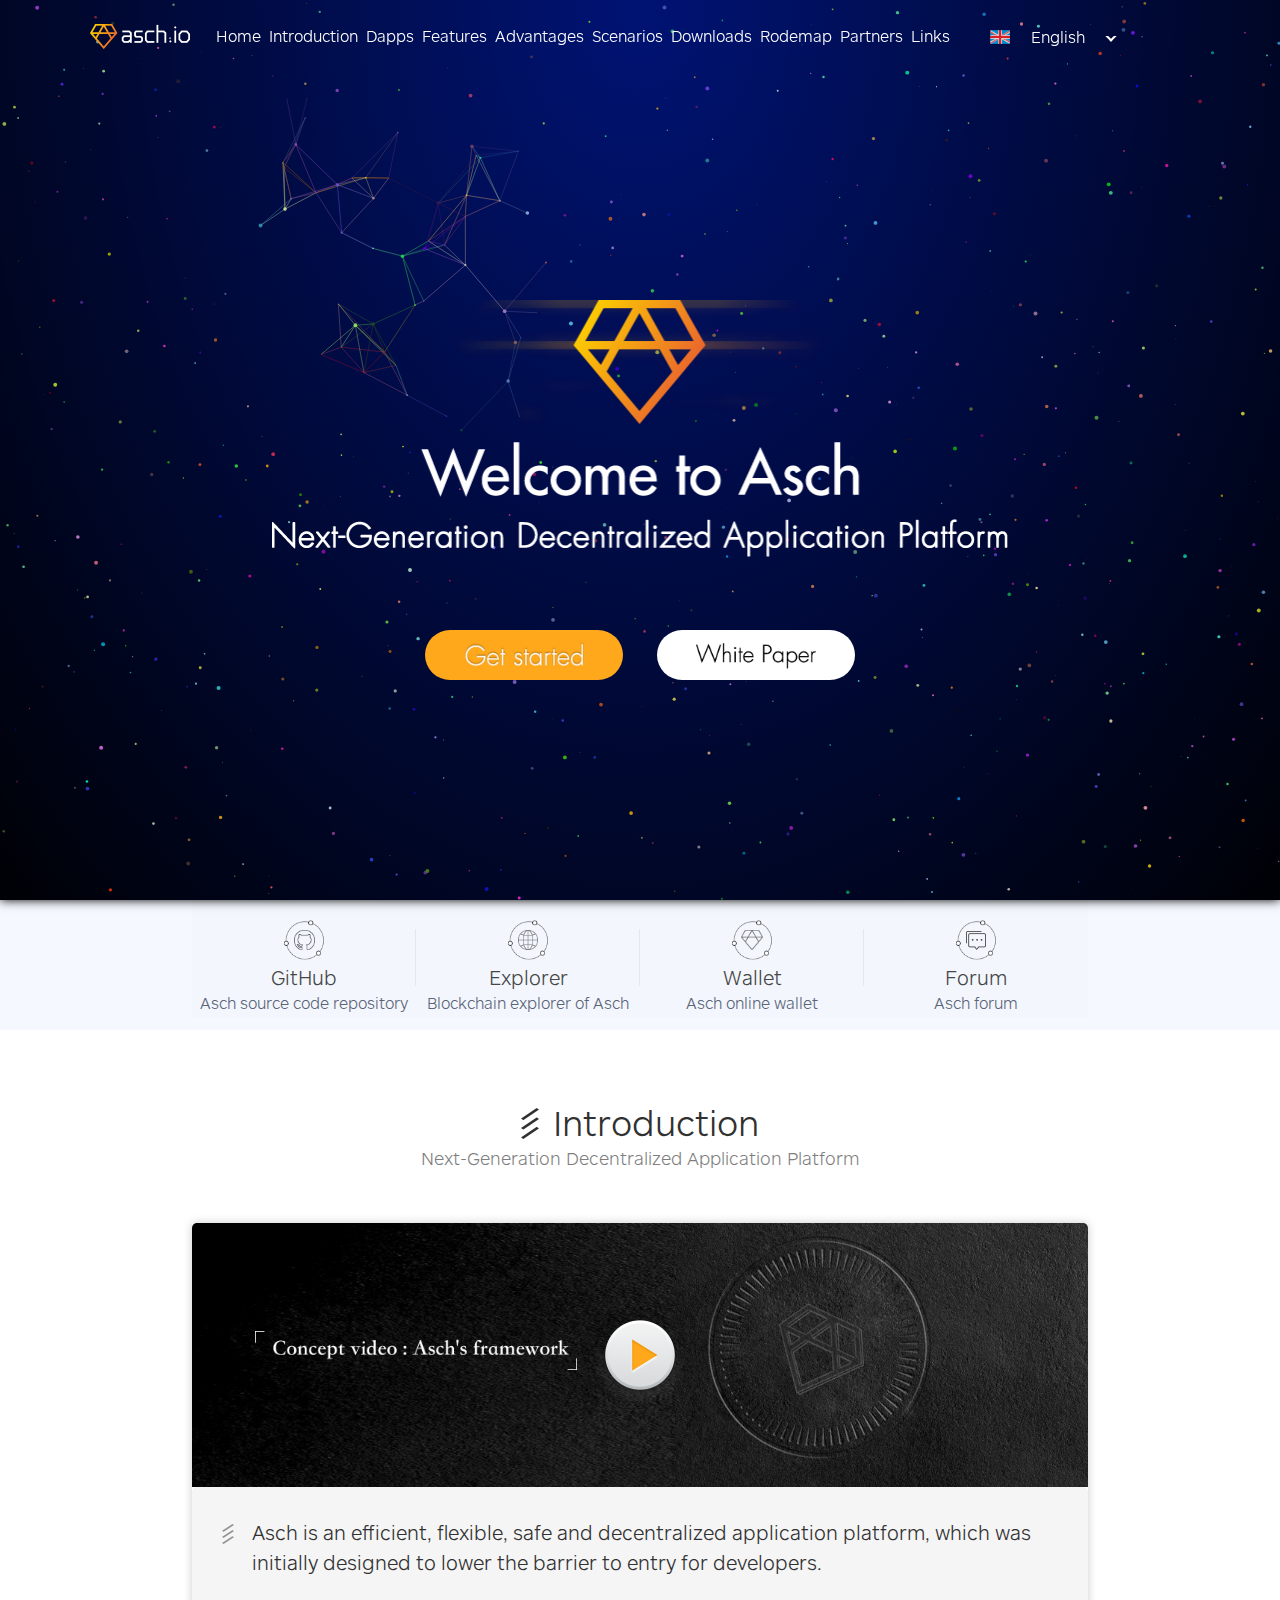
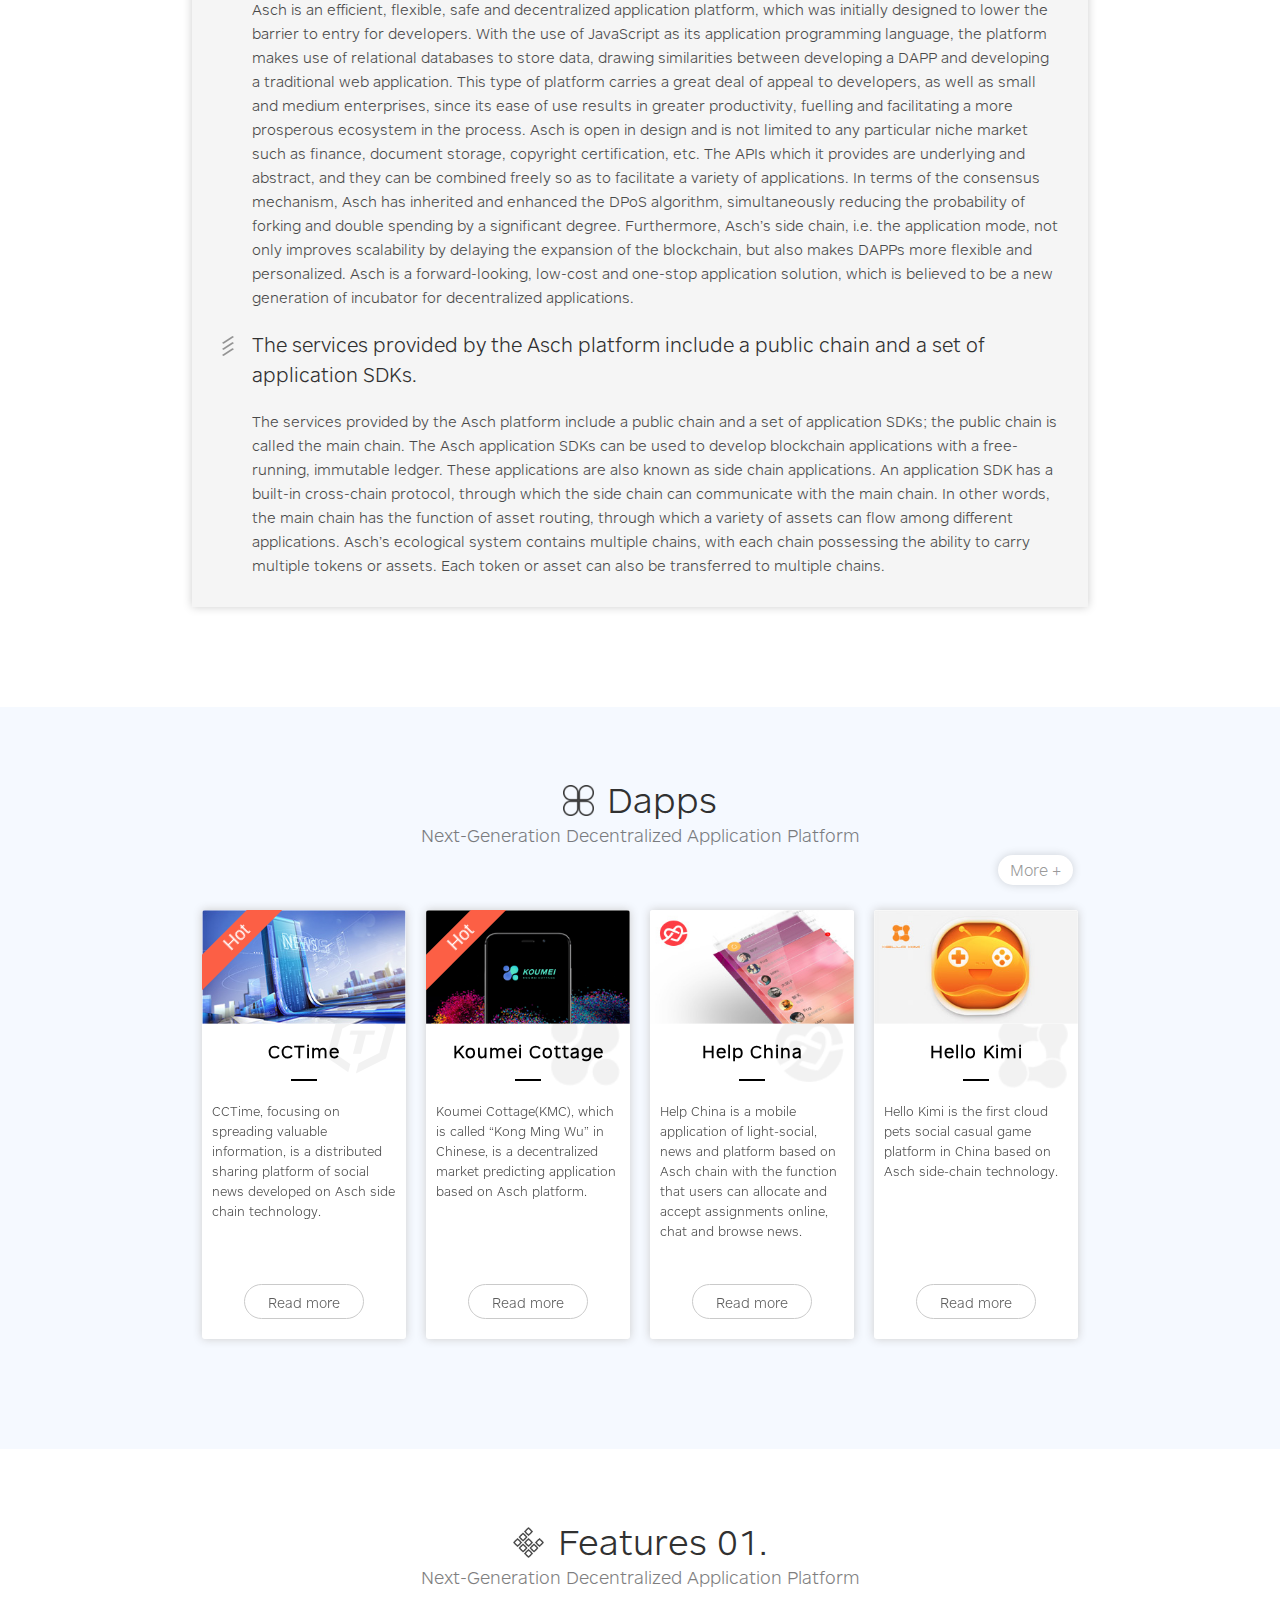
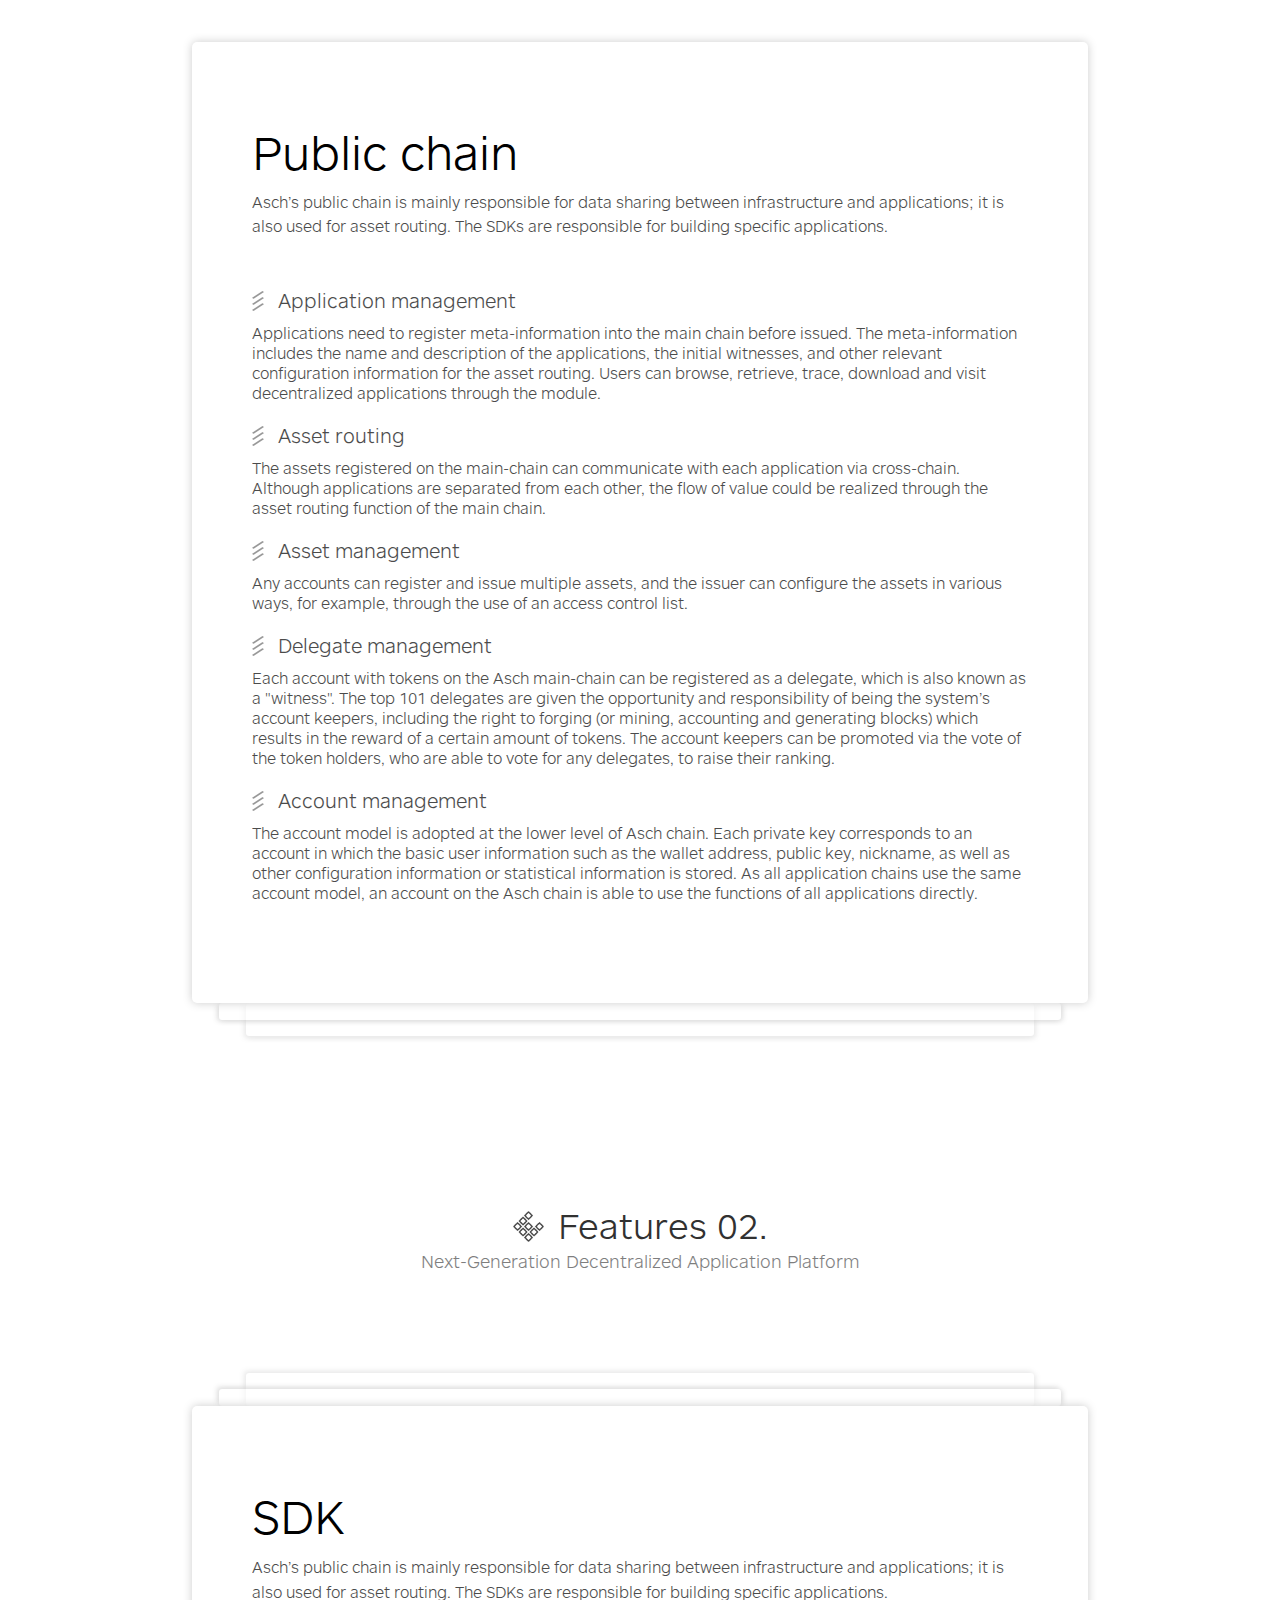
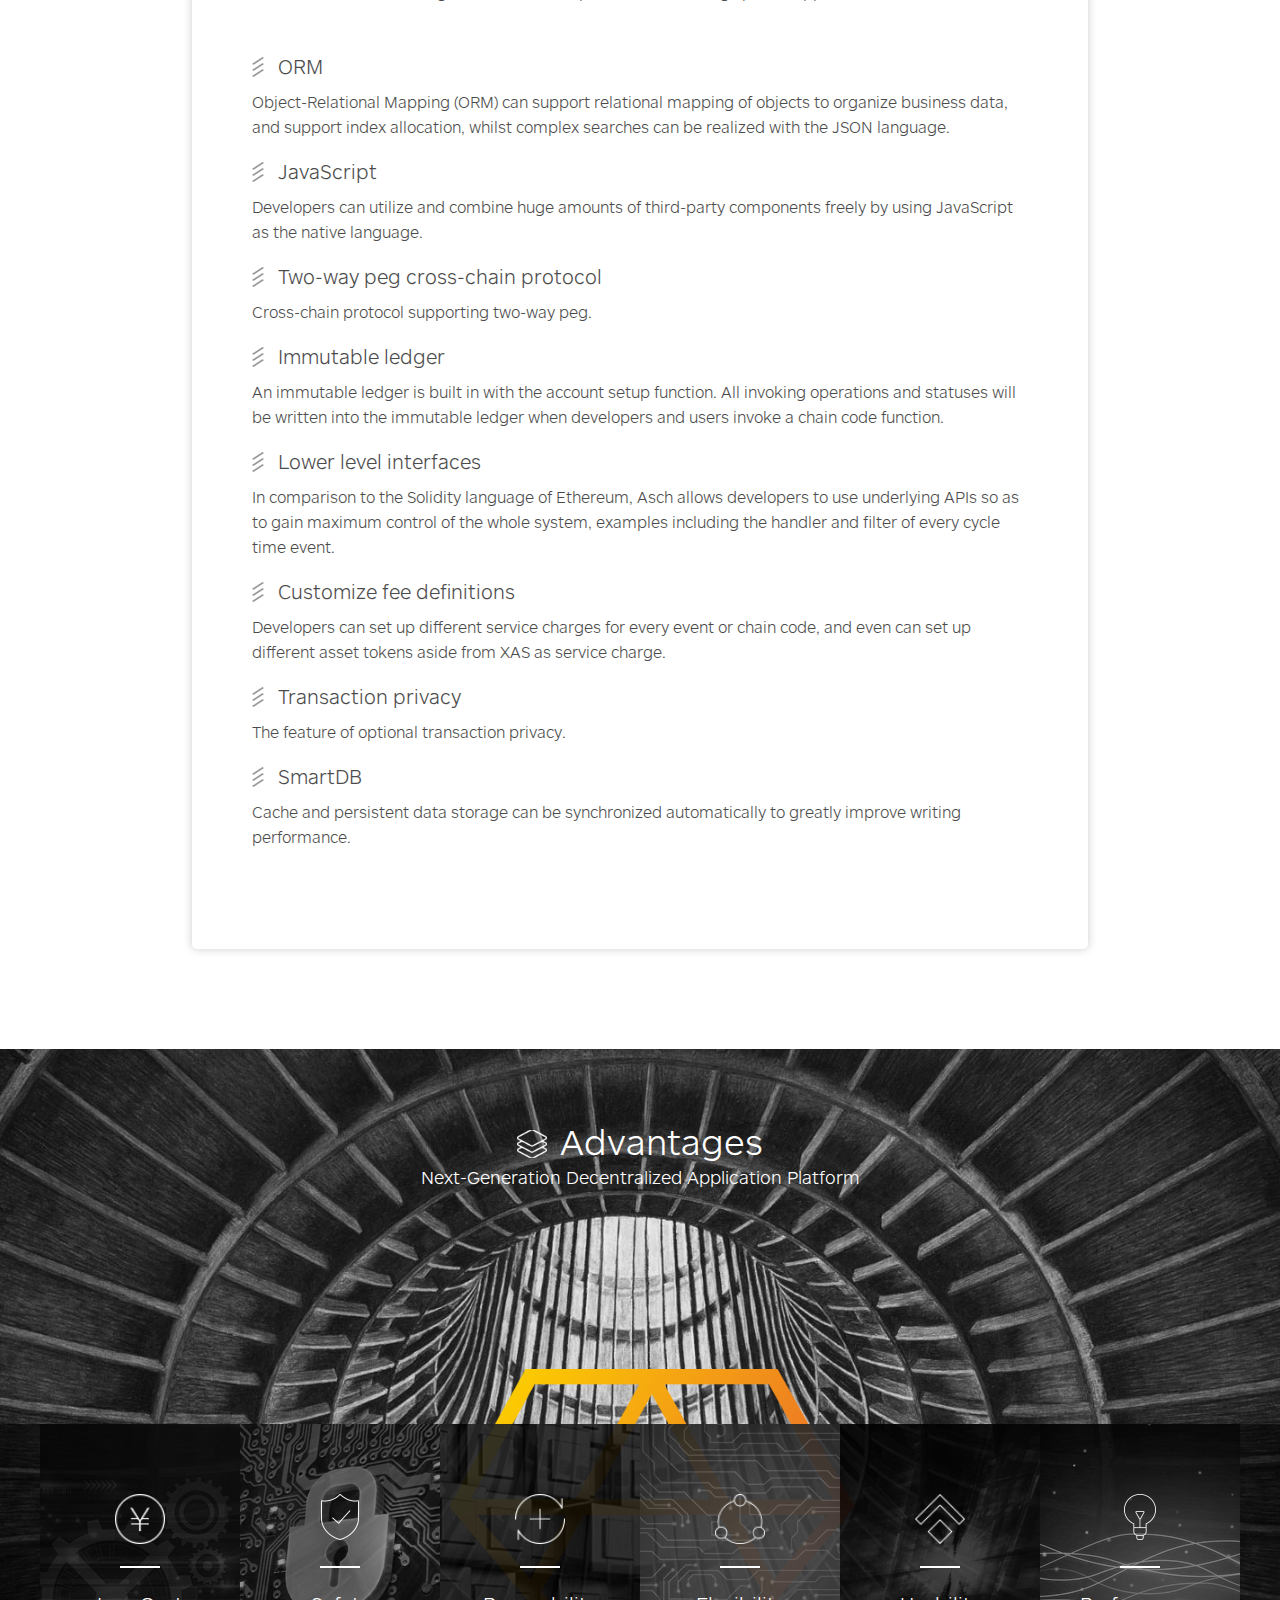
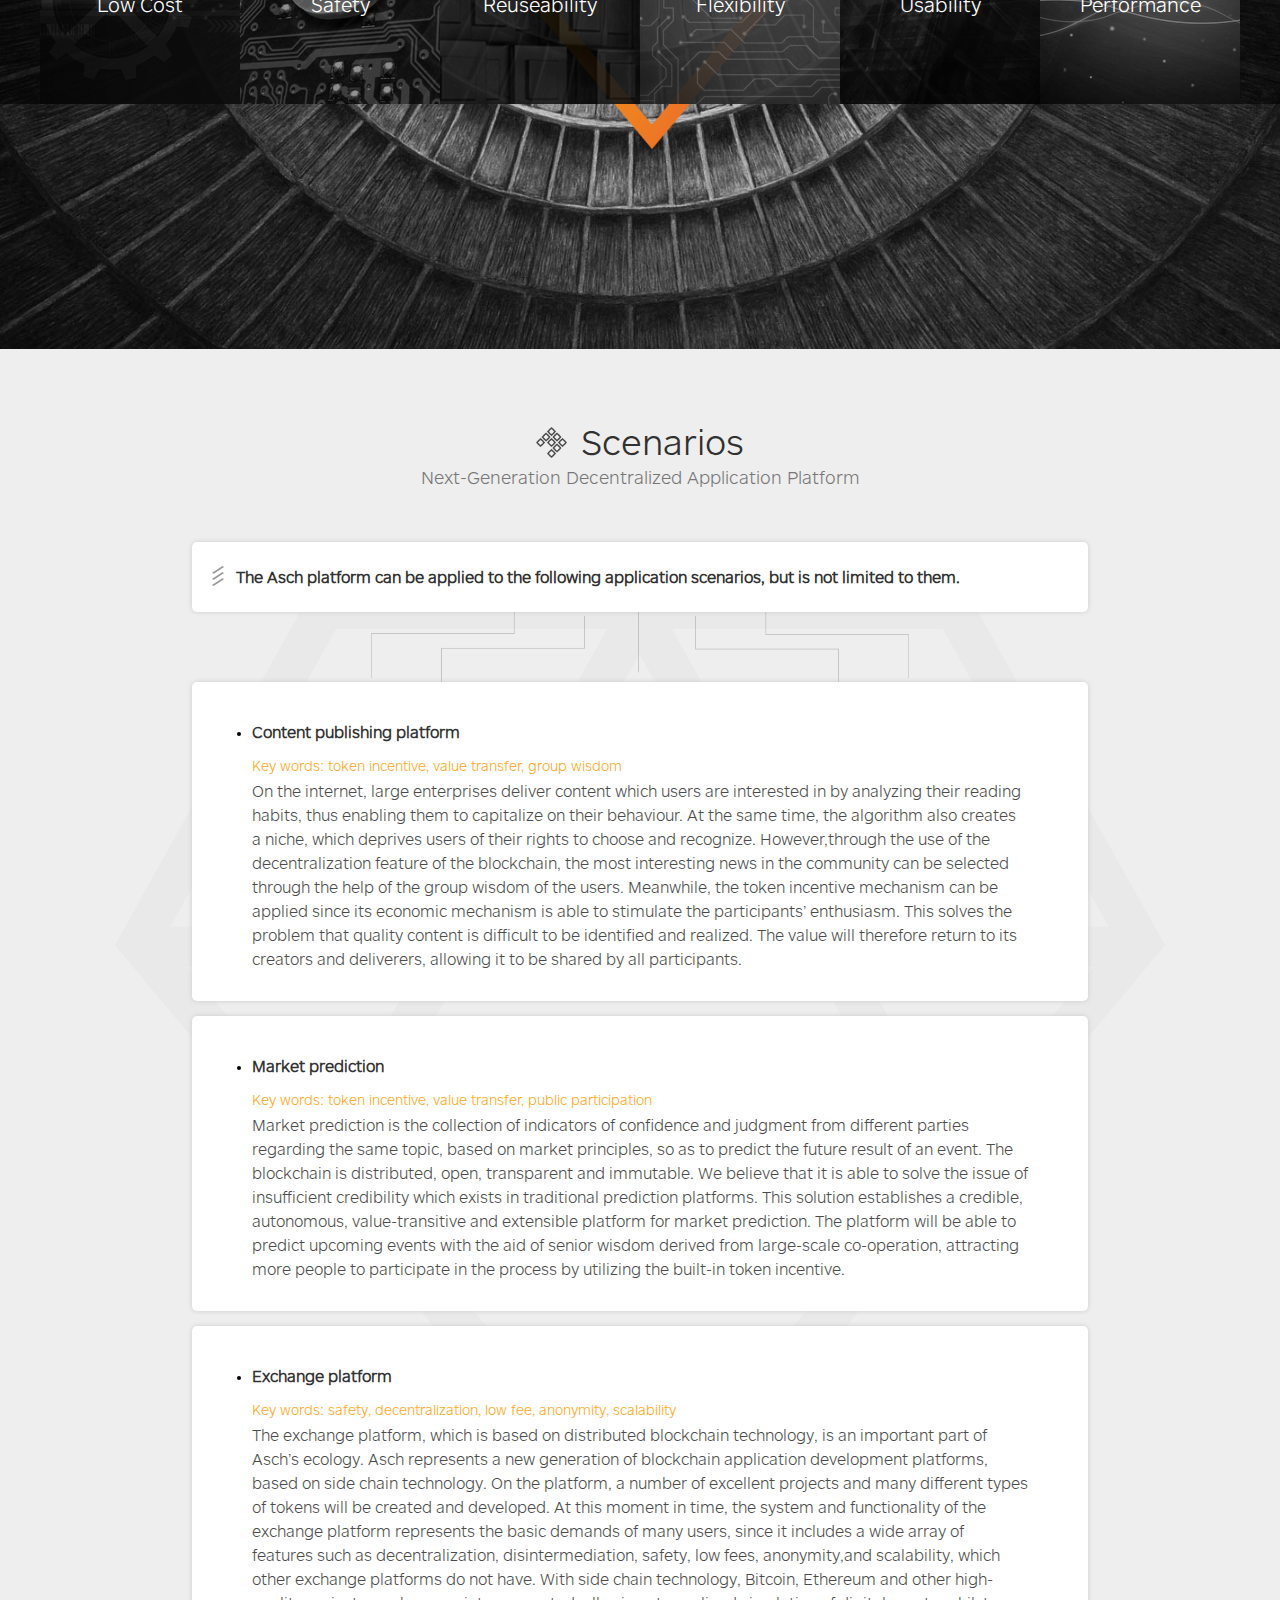
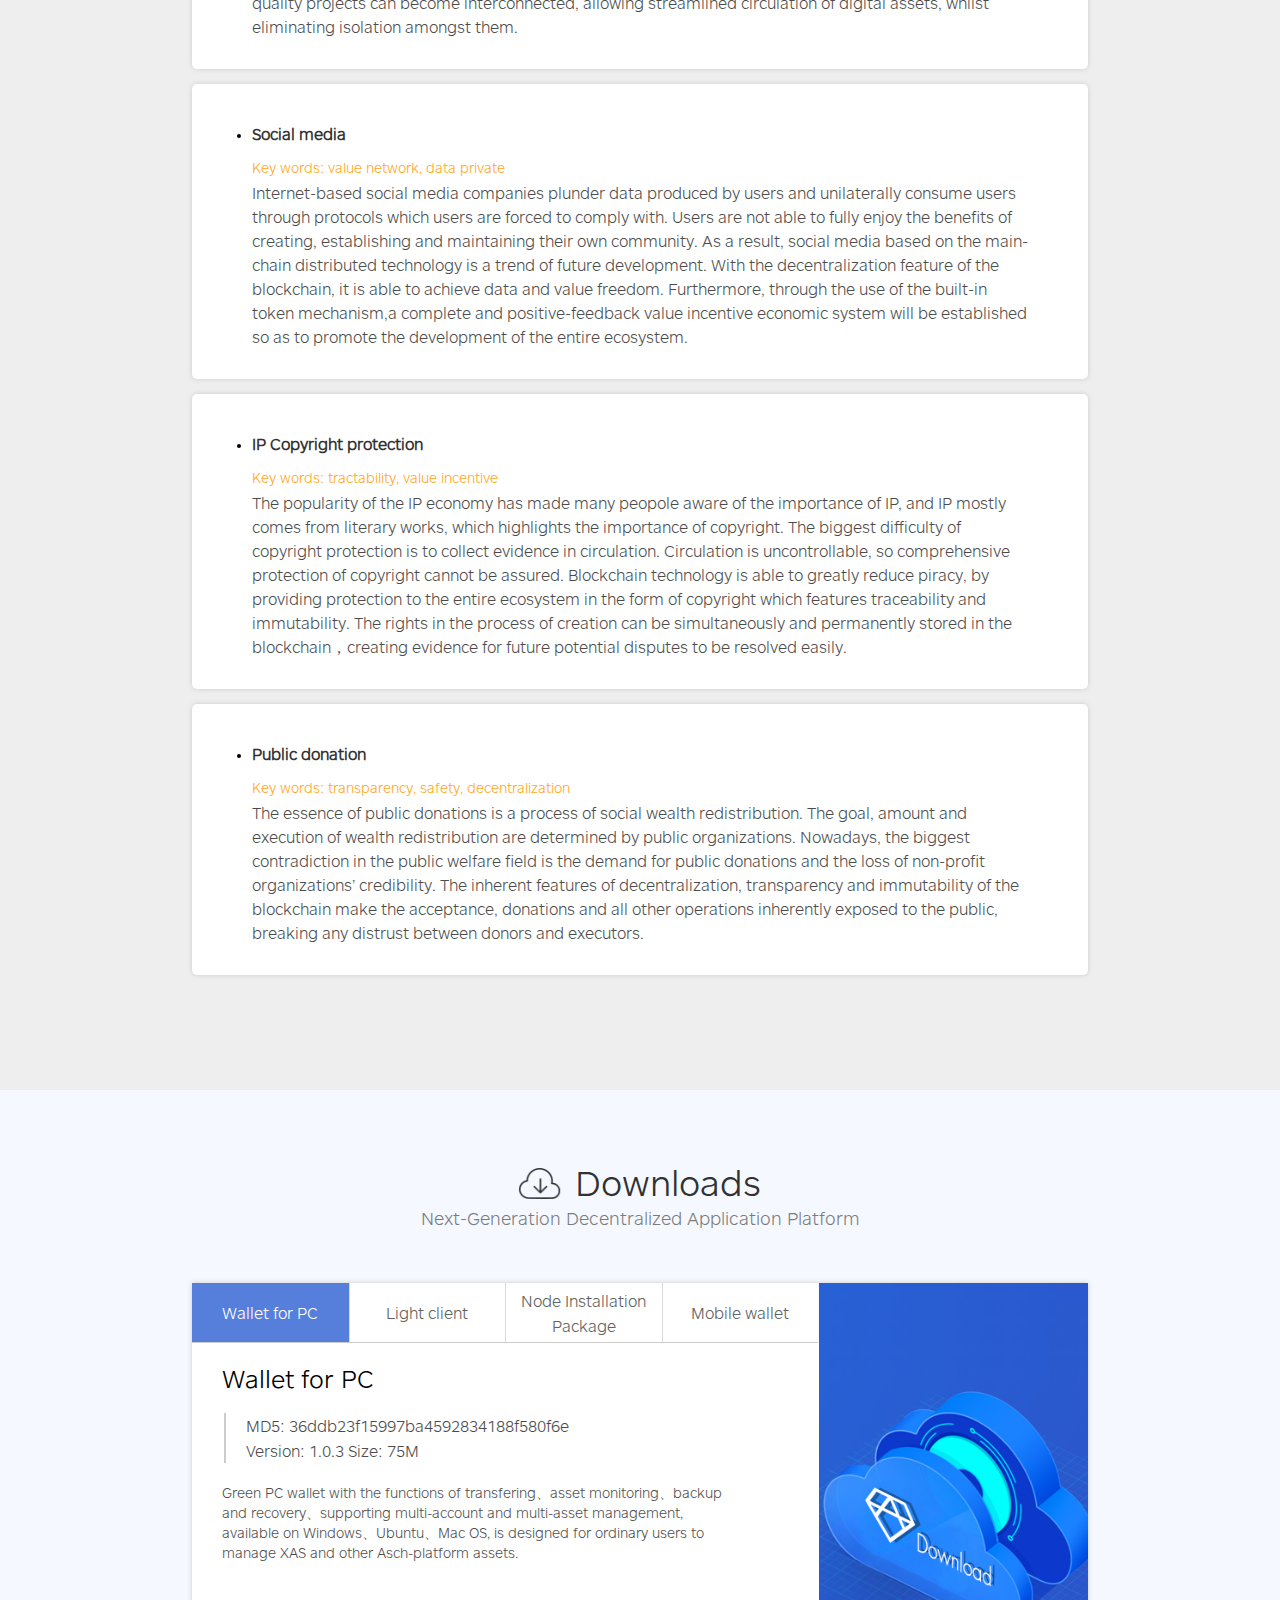
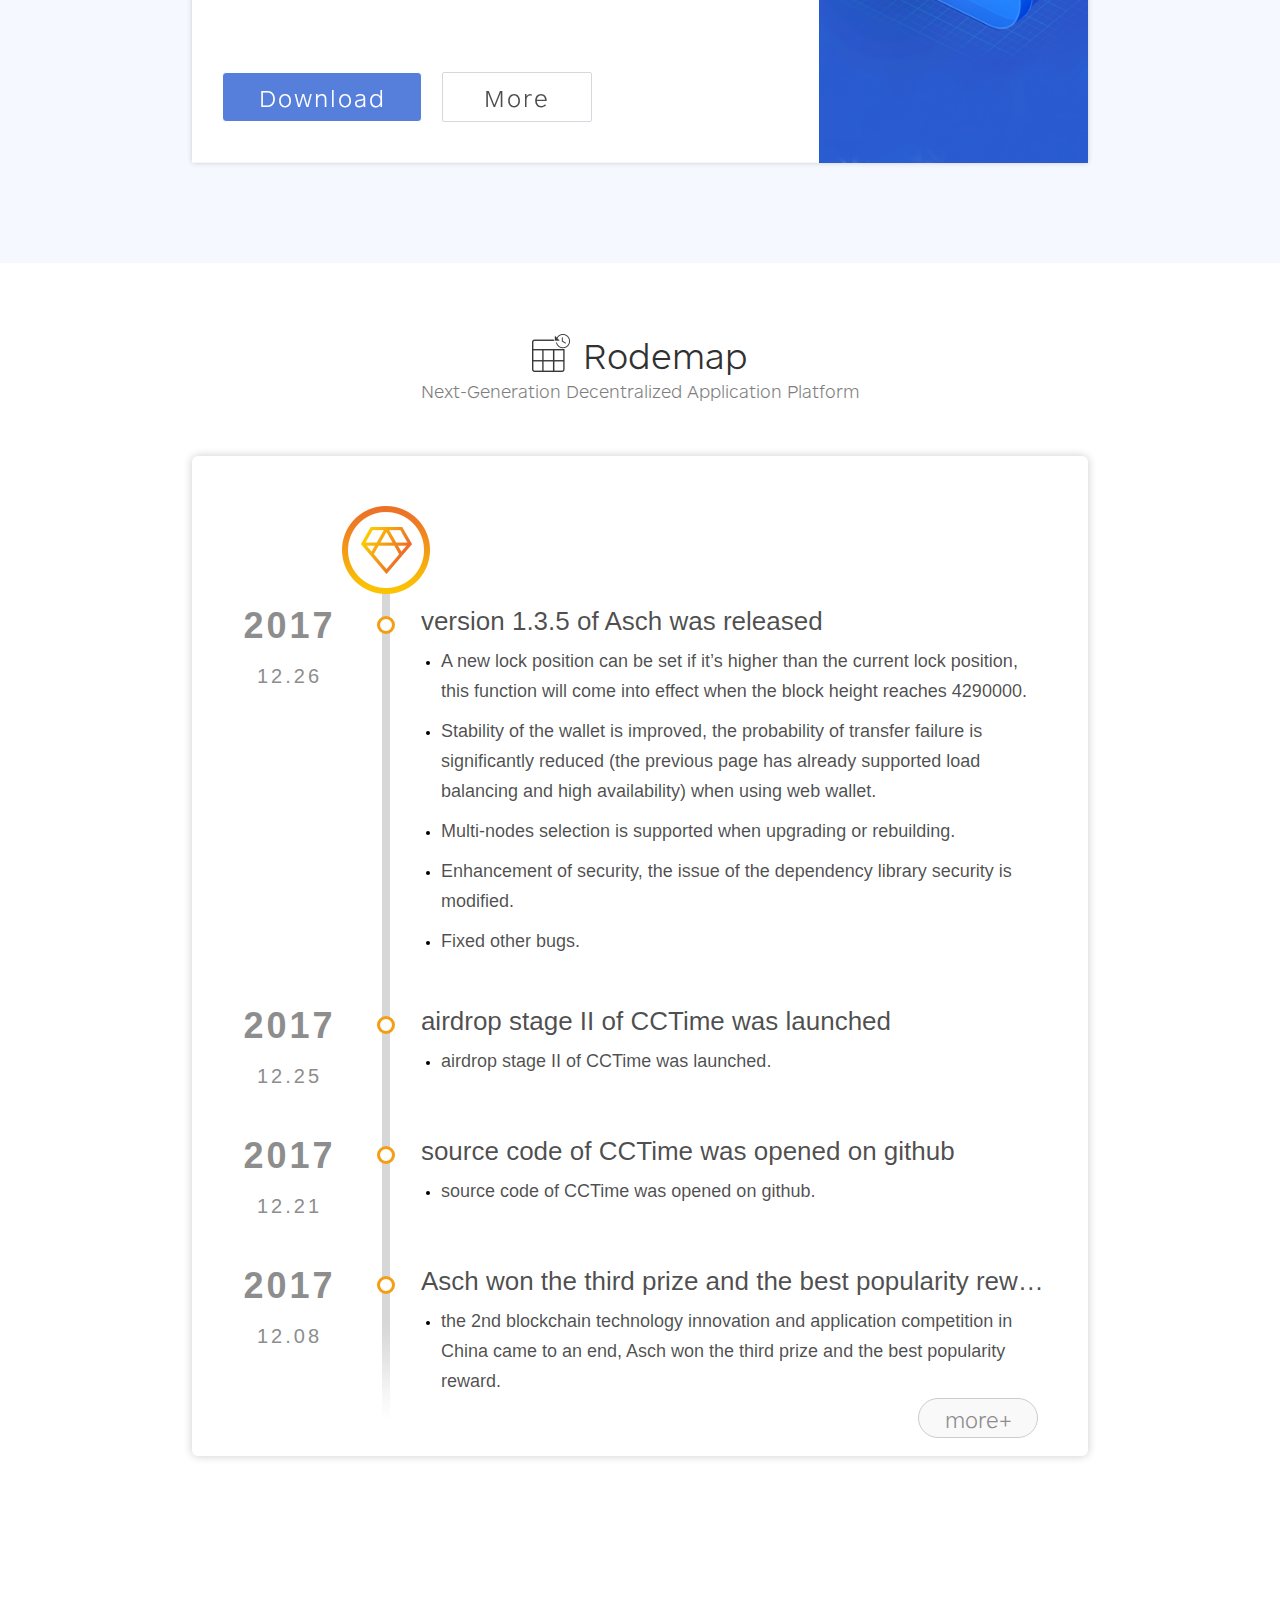
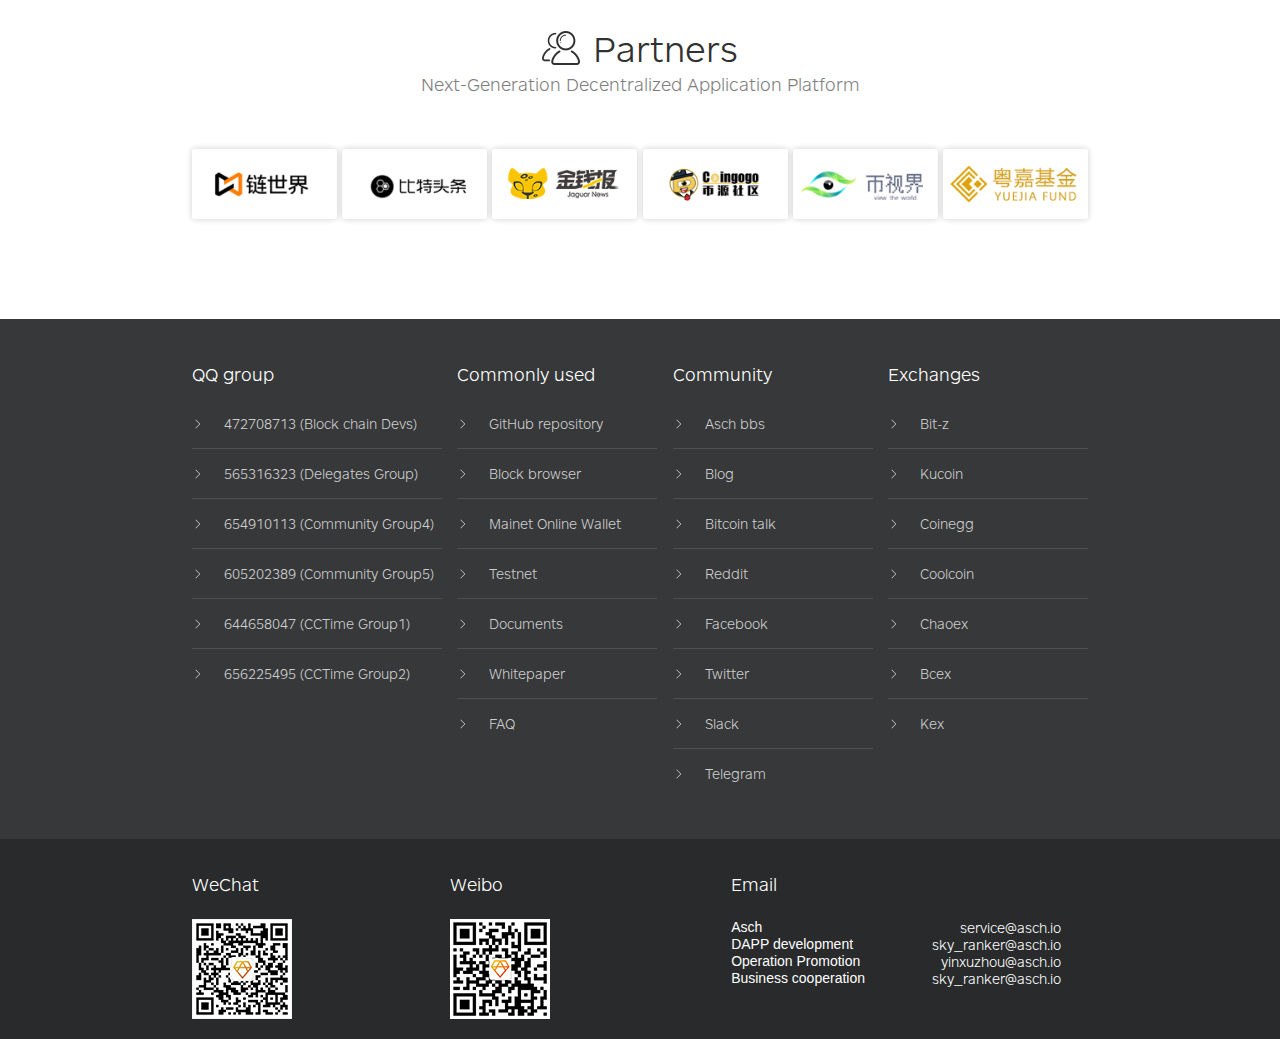
==== commit 31adfe7a: "small change" ====
--- a/index.html
+++ b/index.html
@@ -7,15 +7,79 @@
     <meta charset="UTF-8" name="keywords" content="阿希,Asch,区块链,智能合约,数字资产发行,区块链应用平台,侧链,区块链开发,区块链js开发">
     <meta name="description"
           content="阿希是一个分布式的区块链应用平台,采用区块链侧链技术,实现区块链js开发、智能合约、数字资产发行等功能.Asch是一个具有前瞻性的、低成本的一站式应用解决方案,相信将成为新一代区块链应用的孵化器.">
+    <link rel="stylesheet" href="./css/swiper-3.4.2.min.css">
     <link rel="stylesheet" href="./css/reset.min.css">
     <link rel="stylesheet" href="./css/commons.min.css">
     <link rel="stylesheet" href="./css/video-js.css">
-    <link rel="stylesheet" href="./css/index.min.css">
     <link rel="stylesheet" href="./css/introductionVideo.css">
     <link rel="stylesheet" href="./btnHoverCss/base.css">
     <link rel="stylesheet" href="./btnHoverCss/buttons.css">
-    <!--<link rel="stylesheet" href="./css/history.css">-->
-    <!--<link rel="stylesheet" href="./btnHoverCss/vicons-font.css">-->
+    <link rel="stylesheet" href="./css/index.min.css">
+    <style>
+        html, body {
+            position: relative;
+            height: 100%;
+        }
+
+        body {
+            background: #eee;
+            font-family: Helvetica Neue, Helvetica, Arial, sans-serif;
+            font-size: 14px;
+            color: #000;
+            margin: 0;
+            padding: 0;
+        }
+
+        .swiper-container {
+            /*margin-top: 10%;*/
+            width: 70%;
+            max-width: 1400px;
+            /*height: 500px;*/
+            padding: 10px;
+            /*box-shadow: 0 0 3px #000;*/
+            /*border-radius: 5px;*/
+            box-sizing: border-box;
+        }
+
+
+
+        .swiper-slide {
+            cursor: pointer;
+            text-align: center;
+            font-size: 18px;
+            background: #fff;
+            /* Center slide text vertically */
+            /*display: -webkit-box;*/
+            /*display: -ms-flexbox;*/
+            /*display: -webkit-flex;*/
+            /*display: flex;*/
+            /*-webkit-box-pack: center;*/
+            /*-ms-flex-pack: center;*/
+            /*-webkit-justify-content: center;*/
+            /*justify-content: center;*/
+            /*-webkit-box-align: center;*/
+            /*-ms-flex-align: center;*/
+            /*-webkit-align-items: center;*/
+            /*align-items: center;*/
+            box-shadow: 0 0 10px #ccc;
+            border-radius: 3px;
+            overflow: hidden;
+        }
+
+
+        .swiper-slide:nth-child(2n){
+            /*background: orange;*/
+        }
+        .swiper-slide:nth-child(2n+1){
+            /*background: green;*/
+        }
+
+        .swiper-slide:hover {
+            /*background: aqua;*/
+            box-shadow: 0 0 20px #ccc;
+        }
+    </style>
+
 </head>
 <body class="deScroll">
 <nav>
@@ -252,73 +316,141 @@
         <i></i>
         <span id="dappsTitle">Dapps</span>
         <p id="dappsTopContent">Next-Generation Decentralized Application Platform</p>
-    </div>
-
-    <div class="applicationContainer">
         <a href="dapps.html" id="toDapps" target="_blank">More +</a>
-        <div class="applicationCenter">
-            <!--<p class="applicationCenterTitle">Hot application</p>-->
-            <ul>
-                <li class="toCctimePage">
-                    <div class="hotTopImg">
-                        <img src="images/cctimexiao.jpg" alt="hotTopImg">
-                        <span>Hot</span>
-                        <i></i>
-                    </div>
-                    <div class="applicationDetail">
-                        <p class="applicationDetailTitle">CCTime</p>
-                        <span class="applicationDetailLine"></span>
-                        <p class="applicationDetailDescribe" id="applicationDetailContent1">CCTime, focusing on
-                            spreading valuable information, is a distributed sharing platform of social news developed
-                            on Asch side chain technology.</p>
-                        <a class="applicationDetailMore" id="applicationDetailMore1" href="javascript:;">Read more</a>
-                    </div>
-                </li>
-                <li class="toKmwPage">
-                    <div class="hotTopImg">
-                        <img src="images/kmwbg.png" alt="hotTopImg">
-                        <span>Hot</span>
-                        <i></i>
-                    </div>
-                    <div class="applicationDetail">
-                        <p class="applicationDetailTitle" id="applicationDetailTitle2">Koumei Cottage</p>
-                        <span class="applicationDetailLine"></span>
-                        <p class="applicationDetailDescribe" id="applicationDetailDescribe2">Koumei Cottage(KMC), which
-                            is called “Kong Ming Wu” in Chinese, is a decentralized market predicting application based
-                            on Asch platform.</p>
-                        <a class="applicationDetailMore" id="applicationDetailMore2" href="javascript:;">Read more</a>
-                    </div>
-                </li>
-                <li class="toBbPage">
-                    <div class="hotTopImg">
-                        <img src="images/bangbg.jpg" alt="hotTopImg">
-                        <!--<span>Hot</span>-->
-                        <i></i>
-                    </div>
-                    <div class="applicationDetail">
-                        <p class="applicationDetailTitle" id="applicationDetailTitle3">Help China</p>
-                        <span class="applicationDetailLine"></span>
-                        <p class="applicationDetailDescribe" id="applicationDetailDescribe3">Help China is a mobile
-                            application of light-social, news and platform based on Asch chain with the function that
-                            users can allocate and accept assignments online, chat and browse news.</p>
-                        <a class="applicationDetailMore" id="applicationDetailMore3" href="javascript:;">Read more</a>
-                    </div>
-                </li>
-                <li class="toHelloPage">
-                    <div class="hotTopImg">
-                        <img src="images/hellokimiBg1.jpg" alt="hotTopImg">
-                        <!--<span>Hot</span>-->
-                        <i></i>
-                    </div>
-                    <div class="applicationDetail">
-                        <p class="applicationDetailTitle" id="applicationDetailTitle4">Hello Kimi</p>
-                        <span class="applicationDetailLine"></span>
-                        <p class="applicationDetailDescribe" id="applicationDetailDescribe4">Hello Kimi is the first
-                            cloud pets social casual game platform in China based on Asch side-chain technology.</p>
-                        <a class="applicationDetailMore" id="applicationDetailMore4" href="javascript:;">Read more</a>
-                    </div>
-                </li>
-            </ul>
+    </div>
+
+    <div class="swiper-container">
+        <div class="swiper-wrapper">
+            <div class="swiper-slide dapp1">
+                <div class="hotTopImg">
+                    <img class="hotTopImgUrl" src="images/cctimexiao.jpg" alt="hotTopImg">
+                    <span>Hot</span>
+                    <i>
+                        <img src="images/cctimeWatermark.png" alt="cctimeWatermark.png">
+                    </i>
+                </div>
+                <div class="applicationDetail">
+                    <p class="applicationDetailTitle">CCTime</p>
+                    <span class="applicationDetailLine"></span>
+                    <p class="applicationDetailDescribe" id="applicationDetailContent1">CCTime, focusing on
+                        spreading valuable information, is a distributed sharing platform of social news developed
+                        on Asch side chain technology.</p>
+                    <a class="applicationDetailMore" id="applicationDetailMore1" href="javascript:;">Read more</a>
+                </div>
+
+            </div>
+            <div class="swiper-slide dapp2">
+                <div class="hotTopImg">
+                    <img class="hotTopImgUrl" src="images/kmwbg.png" alt="hotTopImg">
+                    <span>Hot</span>
+                    <i>
+                        <img src="images/kmcWatermark.png" alt="">
+                    </i>
+                </div>
+                <div class="applicationDetail">
+                    <p class="applicationDetailTitle" id="applicationDetailTitle2">Koumei Cottage</p>
+                    <span class="applicationDetailLine"></span>
+                    <p class="applicationDetailDescribe" id="applicationDetailDescribe2">Koumei Cottage(KMC), which
+                        is called “Kong Ming Wu” in Chinese, is a decentralized market predicting application based
+                        on Asch platform.</p>
+                    <a class="applicationDetailMore" id="applicationDetailMore2" href="javascript:;">Read more</a>
+                </div>
+            </div>
+            <div class="swiper-slide dapp3">
+                <div class="hotTopImg">
+                    <img class="hotTopImgUrl"  src="images/bangbg.jpg" alt="hotTopImg">
+                    <!--<span>Hot</span>-->
+                    <i>
+                        <img src="images/bangWatermark.png" alt="">
+                    </i>
+                </div>
+                <div class="applicationDetail">
+                    <p class="applicationDetailTitle" id="applicationDetailTitle3">Help China</p>
+                    <span class="applicationDetailLine"></span>
+                    <p class="applicationDetailDescribe" id="applicationDetailDescribe3">Help China is a mobile
+                        application of light-social, news and platform based on Asch chain with the function that
+                        users can allocate and accept assignments online, chat and browse news.</p>
+                    <a class="applicationDetailMore" id="applicationDetailMore3" href="javascript:;">Read more</a>
+                </div>
+            </div>
+            <div class="swiper-slide dapp4">
+                <div class="hotTopImg">
+                    <img class="hotTopImgUrl"  src="images/hellokimiBg1.jpg" alt="hotTopImg">
+                    <!--<span>Hot</span>-->
+                    <i>
+                        <img src="images/helloWatermark.png" alt="">
+                    </i>
+                </div>
+                <div class="applicationDetail">
+                    <p class="applicationDetailTitle" id="applicationDetailTitle4">Hello Kimi</p>
+                    <span class="applicationDetailLine"></span>
+                    <p class="applicationDetailDescribe" id="applicationDetailDescribe4">Hello Kimi is the first
+                        cloud pets social casual game platform in China based on Asch side-chain technology.</p>
+                    <a class="applicationDetailMore" id="applicationDetailMore4" href="javascript:;">Read more</a>
+                </div>
+            </div>
+            <div class="swiper-slide dapp5">
+                <div class="hotTopImg">
+                    <img class="hotTopImgUrl"  src="images/dreamWorldx.png" alt="hotTopImg">
+                    <span>Hot</span>
+                    <i>
+                        <img src="images/watermark5.png" alt="">
+                    </i>
+                </div>
+                <div class="applicationDetail">
+                    <p class="applicationDetailTitle" id="applicationDetailTitle5">Dream World</p>
+                    <span class="applicationDetailLine"></span>
+                    <p class="applicationDetailDescribe" id="applicationDetailContent5">Its a distributed shared 3D virtual space platform based on the earths world. Its the most privacy preserving and widely participated social interaction platform. Its a digital materialized world experience platform based on VR and AR. Its a platform for value added and maintenance of digital assets.</p>
+                    <a class="applicationDetailMore" id="applicationDetailMore5" href="javascript:;">Read more</a>
+                </div>
+            </div>
+            <div class="swiper-slide dapp6">
+                <div class="hotTopImg">
+                    <img class="hotTopImgUrl"  src="images/subSpacex.png" alt="hotTopImg">
+                    <span>Hot</span>
+                    <i>
+                        <img src="images/watermark6.png" alt="">
+                    </i>
+                </div>
+                <div class="applicationDetail">
+                    <p class="applicationDetailTitle" id="applicationDetailTitle6">SubSpace</p>
+                    <span class="applicationDetailLine"></span>
+                    <p class="applicationDetailDescribe" id="applicationDetailContent6">SubSpace is based on the value of the game for players to play autonomy as the core, developed by Asch side-chain technology distributed intelligent game platform.</p>
+                    <a class="applicationDetailMore" id="applicationDetailMore6" href="javascript:;">Read more</a>
+                </div>
+            </div>
+            <div class="swiper-slide dapp7">
+                <div class="hotTopImg">
+                    <img class="hotTopImgUrl"  src="images/propitiousDogx.png" alt="hotTopImg">
+                    <span>Hot</span>
+                    <i>
+                        <img src="images/watermark7.png" alt="">
+                    </i>
+                </div>
+                <div class="applicationDetail">
+                    <p class="applicationDetailTitle" id="applicationDetailTitle7">Propitious Dog</p>
+                    <span class="applicationDetailLine"></span>
+                    <p class="applicationDetailDescribe" id="applicationDetailContent7">Leaving 2017 Year of the Rooster, 2018 Year of dog is coming. As Spring Festival which is Chinas most important traditional festival arrives, Chinas first encrypted zodiac collection applications based on blockchain technology will be released on the Asch Chain platform.</p>
+                    <a class="applicationDetailMore" id="applicationDetailMore7" href="javascript:;">Read more</a>
+                </div>
+            </div>
+            <div class="swiper-slide dapp8">
+                <div class="hotTopImg">
+                    <img class="hotTopImgUrl"  src="images/cctimexiao.jpg" alt="hotTopImg">
+                    <span>Hot</span>
+                    <i>
+                        <img src="images/cctimeWatermark.png" alt="">
+                    </i>
+                </div>
+                <div class="applicationDetail">
+                    <p class="applicationDetailTitle">CCTime</p>
+                    <span class="applicationDetailLine"></span>
+                    <p class="applicationDetailDescribe" id="applicationDetailContent8">CCTime, focusing on
+                        spreading valuable information, is a distributed sharing platform of social news developed
+                        on Asch side chain technology.</p>
+                    <a class="applicationDetailMore" id="applicationDetailMore8" href="javascript:;">Read more</a>
+                </div>
+            </div>
         </div>
     </div>
 
@@ -1252,20 +1384,42 @@
 
 </footer>
 <script type="text/javascript" src="js/jquery-1.9.1.min.js"></script>
+<script type="text/javascript" src="js/swiper-3.4.2.jquery.min.js"></script>
 <script type="text/javascript" src="js/jquery.i18n.properties-1.0.9.js"></script>
 <script type="text/javascript" src="js/index.js"></script>
-<!--<script type="text/javascript" src="js/canvas.js"></script>-->
 <script type="text/javascript" src="js/canvas1.js"></script>
 <script type="text/javascript" src="js/indexSwitchLanguage.js"></script>
-<!--<script type="text/javascript" src="js/homeCanvas.js"></script>-->
 
 <script type="text/javascript" src="js/videojs-ie8.min.js"></script>
 <script type="text/javascript" src="js/video.min.js"></script>
 <script type="text/javascript" src="js/videoPaly.js"></script>
-
-<!--<script type="text/javascript" src="js/jquery.mousewheel.js"></script>-->
-<!--<script type="text/javascript" src="js/jquery.easing.js"></script>-->
-<!--<script type="text/javascript" src="js/history.js"></script>-->
-
+<script>
+//  var mySwiper = new Swiper('.swiper-container', {
+////    direction: 'vertical',
+////    pagination: '.swiper-pagination',
+////    paginationHide: true,
+////    paginationType: 'bullets',
+////    paginationClickable: true,
+////    clickable: true,
+//    autoplay: 3000,
+//    loop: true,
+//    slidesPerGroup: 4,
+//    slidesPerView: 4,
+//    spaceBetween: 20
+//  });
+//
+//
+//  $(".swiper-container").mouseenter(function () {//滑过悬停
+//    mySwiper.stopAutoplay();//mySwiper 为上面你swiper实例化的名称
+//  }).mouseleave(function () {//离开开启
+//    mySwiper.startAutoplay();
+//  });
+//
+//  $(".swiper-slide").click(function () {
+////    alert($(this).text())
+//  })
+
+
+</script>
 </body>
 </html>--- a/css/index.min.css
+++ b/css/index.min.css
@@ -1573,13 +1573,17 @@
     /*box-shadow: 0 0 20px #ffa81c;*/
 }
 
+#application .sectionTop{
+    position: relative;
+}
+
 #application #toDapps {
     position: absolute;
     display: block;
     width: 75px;
     height: 30px;
-    top: -50px;
-    right: 0;
+    bottom: -35px;
+    right: 15px;
     font-family: aschFont;
     /* margin: 50px auto 0 auto; */
     line-height: 30px;
@@ -1592,15 +1596,198 @@
     font-size: 16px;
 }
 
-/*@media screen and (max-width: 1910px){*/
-/*#application #toDapps{*/
-/*width: 90px;*/
-/*line-height: 36px;*/
-/*height: 36px;*/
-/*}*/
-/*}*/
-
-/*feature*/
+#application .swiper-container .swiper-wrapper .swiper-slide .hotTopImg{
+    position: relative;
+    width: 100%;
+
+}
+
+#application .swiper-container .swiper-wrapper .swiper-slide .hotTopImg .hotTopImgUrl{
+    position: relative;
+    z-index: 2;
+    width: 100%;
+}
+
+#application .swiper-container .swiper-wrapper .swiper-slide .hotTopImg span{
+    width: 150px;
+    height: 25px;
+    line-height: 25px;
+    top: 15px;
+    left: -40px;
+    background: #fc5f45;
+    position: absolute;
+    color: #fff;
+    -webkit-transform: rotate(-45deg);
+    transform: rotate(-45deg);
+    text-align: center;
+    z-index: 3;
+    display: none;
+}
+
+#application .swiper-container .swiper-wrapper .dapp1 .hotTopImg span{
+    display: block;
+}
+
+#application .swiper-container .swiper-wrapper .dapp2 .hotTopImg span{
+    display: block;
+}
+
+#application .swiper-container .swiper-wrapper .swiper-slide .hotTopImg i{
+    position: absolute;
+    display: block;
+}
+
+#application .swiper-container .swiper-wrapper .swiper-slide .hotTopImg i img{
+    width: 100%;
+}
+
+#application .swiper-container .swiper-wrapper .dapp1 .hotTopImg i{
+    width: 70px;
+    height: 66px;
+    right: 10px;
+    bottom: -45px;
+    /*background: url(../images/cctimeWatermark.png) no-repeat center;*/
+    /*background-size: cover;*/
+}
+
+
+#application .swiper-container .swiper-wrapper .dapp2 .hotTopImg i{
+    width: 70px;
+    height: 66px;
+    right: 10px;
+    bottom: -53px;
+    /*background: url(../images/kmcWatermark.png) no-repeat center;*/
+    /*background-size: cover;*/
+}
+
+#application .swiper-container .swiper-wrapper .dapp3 .hotTopImg i{
+    width: 70px;
+    height: 66px;
+    right: 10px;
+    bottom: -50px;
+    /*background: url(../images/bangWatermark.png) no-repeat center;*/
+    /*background-size: cover;*/
+}
+
+#application .swiper-container .swiper-wrapper .dapp4 .hotTopImg i{
+    width: 70px;
+    height: 66px;
+    right: 10px;
+    bottom: -56px;
+    /*background: url(../images/helloWatermark.png) no-repeat center;*/
+    /*background-size: cover;*/
+}
+
+#application .swiper-container .swiper-wrapper .dapp5 .hotTopImg i{
+    width:70px;
+    height: 51px;
+    right: 10px;
+    bottom: -45px;
+    /*background: url(../images/watermark5.png) no-repeat center;*/
+    /*background-size: cover;*/
+}
+
+#application .swiper-container .swiper-wrapper .dapp6 .hotTopImg i{
+    width: 100px;
+    height: 50px;
+    right: 10px;
+    bottom: -44px;
+    /*background: url(../images/watermark6.png) no-repeat center;*/
+    /*background-size: cover;*/
+}
+
+#application .swiper-container .swiper-wrapper .dapp7 .hotTopImg i{
+    width: 70px;
+    height: 58px;
+    right: 10px;
+    bottom: -53px;
+    /*background: url(../images/watermark7.png) no-repeat center;*/
+    /*background-size: cover;*/
+}
+
+
+#application .swiper-container .swiper-wrapper .dapp8 .hotTopImg i{
+    width: 70px;
+    height: 66px;
+    right: 10px;
+    bottom: -45px;
+    /*background: url(../images/cctimeWatermark.png) no-repeat center;*/
+    /*background-size: cover;*/
+}
+
+#application .swiper-container .swiper-wrapper .swiper-slide .applicationDetail{
+    padding: 25px 20px;
+    height: 300px;
+}
+
+#application .swiper-container .swiper-wrapper .swiper-slide .applicationDetail .applicationDetailTitle{
+    width: 100%;
+    height: 25px;
+    line-height: 25px;
+    text-align: center;
+    font-weight: bold;
+    font-family: aschFont;
+    letter-spacing: 1px;
+    font-size: 18px;
+    position: relative;
+    z-index: 2;
+}
+
+#application .swiper-container .swiper-wrapper .swiper-slide .applicationDetail .applicationDetailLine{
+    display: block;
+    width: 26px;
+    height: 2px;
+    background: #000;
+    margin: 15px auto 20px auto;
+}
+
+#application .swiper-container .swiper-wrapper .swiper-slide .applicationDetail .applicationDetailDescribe{
+    line-height: 20px;
+    margin-bottom: 50px;
+    color: #000;
+    opacity: 0.7;
+    font-size: 13px;
+    font-family: aschFont;
+    text-align: left;
+}
+
+#application .swiper-container .swiper-wrapper .dapp5 .applicationDetail .applicationDetailDescribe{
+    line-height: 17px;
+}
+
+#application .swiper-container .swiper-wrapper .dapp7 .applicationDetail .applicationDetailDescribe{
+    line-height: 18px;
+}
+
+#application .swiper-container .swiper-wrapper .swiper-slide .applicationDetail .applicationDetailMore:hover {
+    background: #ffa81c;
+    color: #fff;
+    border: none;
+}
+
+#application .swiper-container .swiper-wrapper .swiper-slide .applicationDetail .applicationDetailMore{
+    position: absolute;
+    bottom: 20px;
+    left: calc(50% - 60px);
+    /* line-height: 20px; */
+    display: block;
+    margin: 20px auto 0px auto;
+    width: 120px;
+    height: 35px;
+    /* background: red; */
+    line-height: 35px;
+    text-align: center;
+    border-radius: 20px;
+    color: #353535;
+    font-size: 14px;
+    font-family: aschFont;
+    opacity: 0.8;
+    border: 1px solid rgba(189, 189, 189, 1);
+}
+
+
+
+    /*feature*/
 #features {
     padding: 70px 0 100px 0;
     box-sizing: border-box;
@@ -3519,7 +3706,7 @@
 #timeLine .rodemapContainer li .rodemapContainerRight .rodemapContainerRightContent li p {
     font-size: 18px;
     line-height: 30px;
-    color: rgba(0,0,0,.7);
+    color: rgba(0, 0, 0, .7);
 }
 
 #media {
@@ -3687,7 +3874,7 @@
     cursor: pointer
 }
 
-#links .linksContainer .linksItems:nth-child(1) ul li{
+#links .linksContainer .linksItems:nth-child(1) ul li {
     width: 250px;
 }
 
@@ -3780,13 +3967,13 @@
 }
 
 /*footer .footerRight a:nth-child(2):hover i {*/
-    /*display: inline-block;*/
-    /*width: 14px;*/
-    /*height: 10px;*/
-    /*background: url(../images/emailIcon2.png) no-repeat center;*/
-    /*background-size: cover;*/
-    /*vertical-align: baseline;*/
-    /*margin-right: 10px*/
+/*display: inline-block;*/
+/*width: 14px;*/
+/*height: 10px;*/
+/*background: url(../images/emailIcon2.png) no-repeat center;*/
+/*background-size: cover;*/
+/*vertical-align: baseline;*/
+/*margin-right: 10px*/
 /*}*/
 
 footer .footerRight a:hover span {
@@ -3798,11 +3985,11 @@
 }
 
 footer .footerRight a i {
-    color: #fff
-}
-
-
-footer .footerRight a{
+    color: #fff;
+    font-size: 14px;
+}
+
+footer .footerRight a {
     display: block;
     width: 330px;
     overflow: hidden;
@@ -3820,28 +4007,24 @@
     font-size: 18px;
     margin-bottom: 20px;
     font-family: aschFont;
-}
-
-/*footer .footerRight a:nth-child(2) i {*/
-    /*display: inline-block;*/
-    /*width: 14px;*/
-    /*height: 10px;*/
-    /*background: url(../images/emailIcon.png) no-repeat center;*/
-    /*background-size: cover;*/
-    /*vertical-align: baseline;*/
-    /*margin-right: 10px*/
-/*}*/
+    line-height: 30px;
+}
+
 
 footer .footerRight span {
     color: #fff;
     font-family: aschFont;
     margin-left: 10px;
     float: right;
-}
-
-
+    font-size: 14px;
+}
 
 @media screen and (max-width: 1910px) {
+
+    #application .swiper-container .swiper-wrapper .swiper-slide .applicationDetail{
+        padding: 10px 10px;
+        height: 310px;
+    }
 
     nav .navContainer .navRight {
         position: relative;
@@ -3873,7 +4056,7 @@
         font-family: aschFont;
     }
 
-    #timeLine .toTimeLine{
+    #timeLine .toTimeLine {
         position: absolute;
         display: block;
         width: 120px;
@@ -3892,17 +4075,56 @@
     }
 }
 
-@media screen and (min-width:1400px) and (max-width:1910px){
+@media screen and (min-width: 1400px) and (max-width: 1910px) {
     .switchLanguageBtn {
         right: -70px;
     }
-    nav .navContainer .navRight{
+
+    nav .navContainer .navRight {
         padding-right: 205px;
     }
 }
 
-@media screen and (max-width: 1400px){
+@media screen and (max-width: 1400px) {
     .switchLanguageBtn {
         right: -5px;
     }
-}+}
+
+/*.hideLiLeft {*/
+    /*!*position: absolute;*!*/
+    /*!*left: -500px;*!*/
+    /*opacity: 0;*/
+    /*filter:alpha(opacity=0);*/
+
+/*}*/
+
+/*.hideLiPoint {*/
+    /*opacity: 0;*/
+    /*filter:alpha(opacity=0);*/
+
+/*}*/
+
+/*.hideLiRight {*/
+    /*!*position: absolute;*!*/
+    /*!*right: -5000px;*!*/
+    /*opacity: 0;*/
+    /*filter:alpha(opacity=0);*/
+/*}*/
+
+/*.showLiLeft {*/
+    /*opacity: 1;*/
+    /*filter:alpha(opacity=100);*/
+
+/*}*/
+
+/*.showLiPoint {*/
+    /*opacity: 1;*/
+    /*filter:alpha(opacity=100);*/
+
+/*}*/
+
+/*.showLiRight {*/
+    /*opacity: 1;*/
+    /*filter:alpha(opacity=100);*/
+/*}*/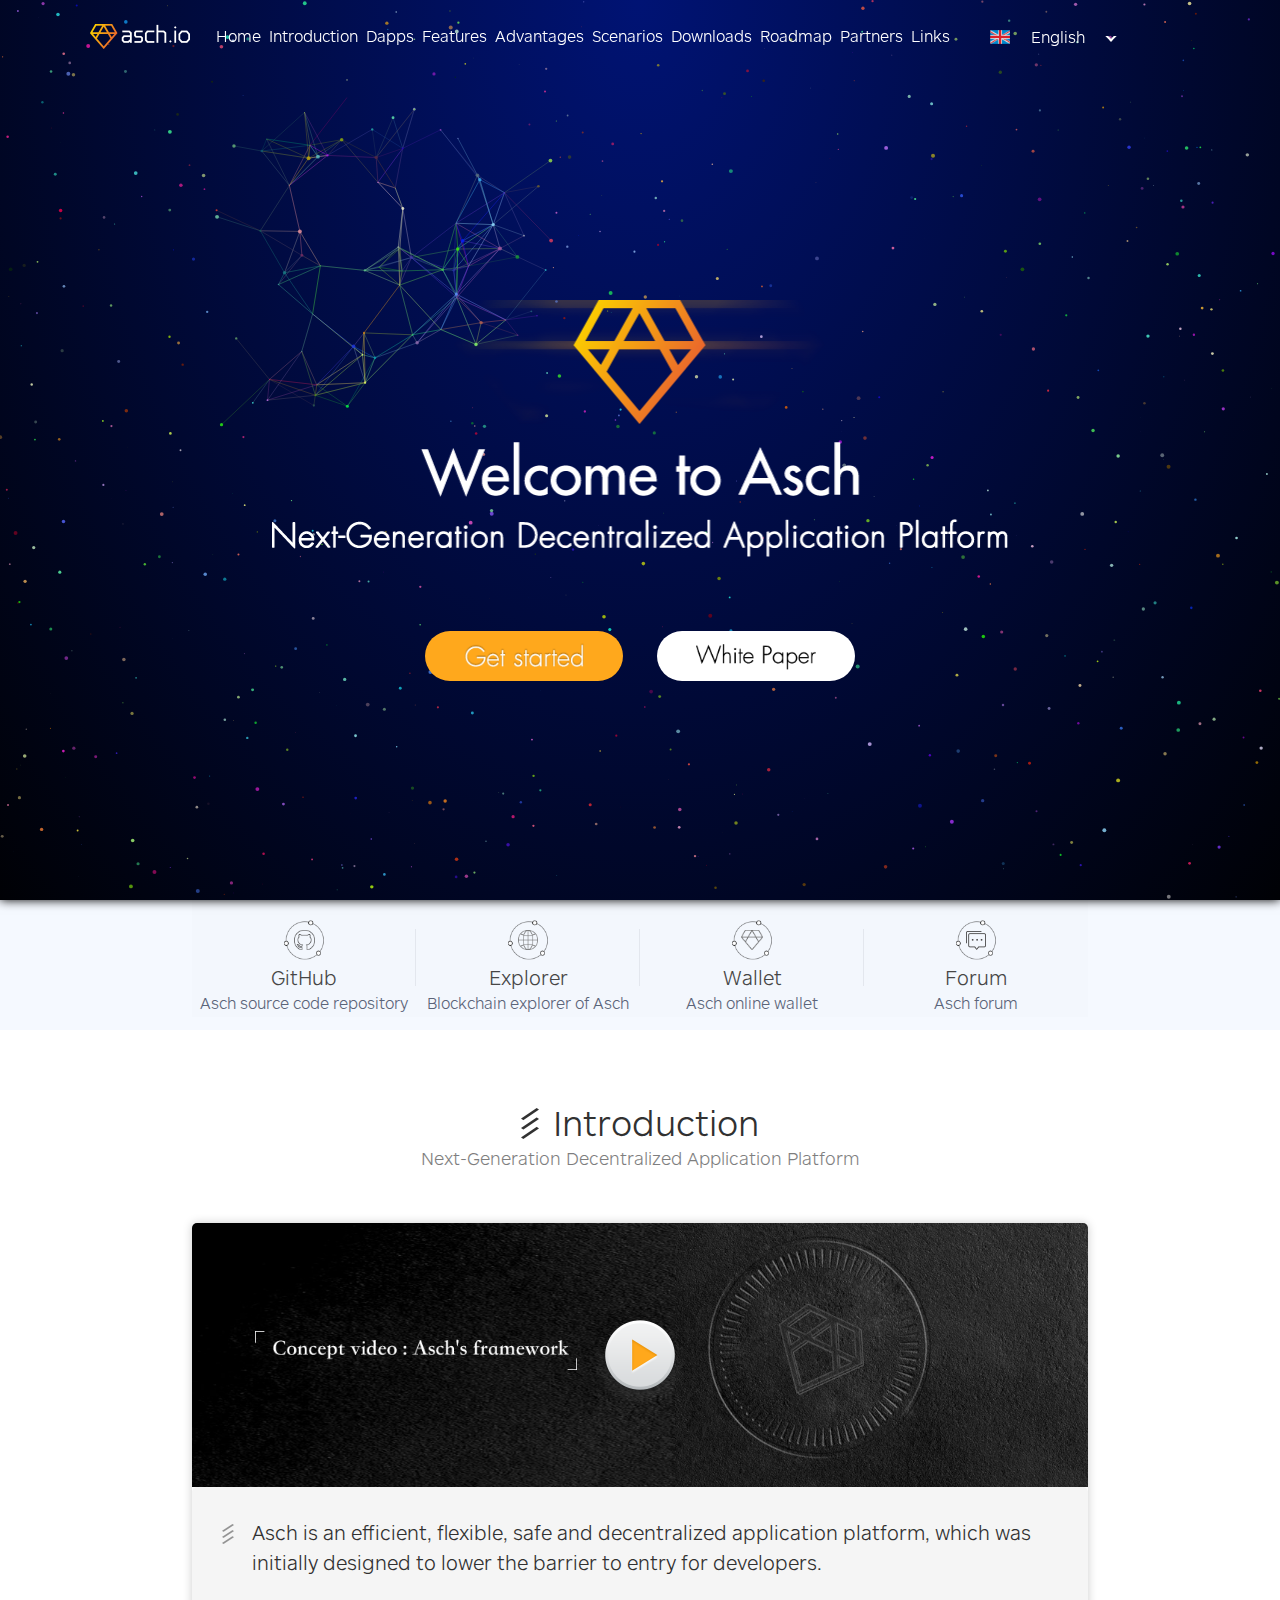
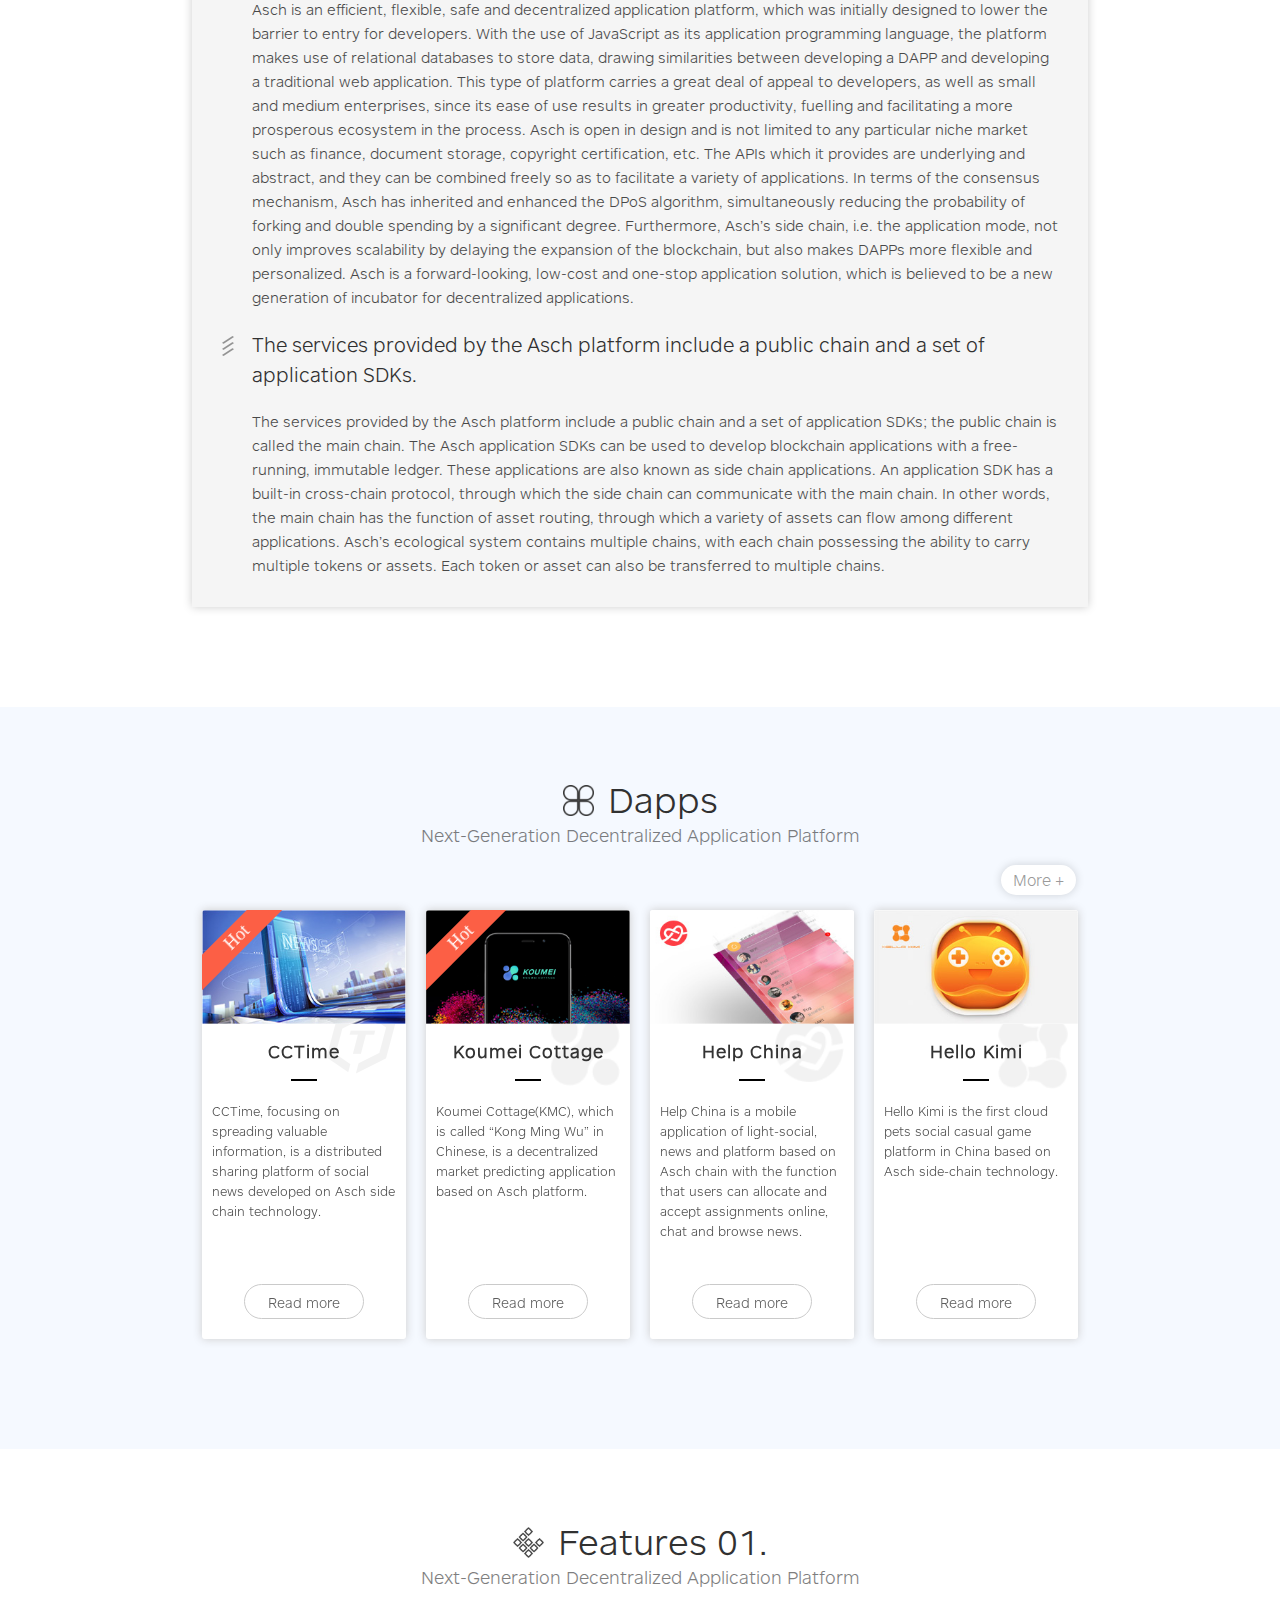
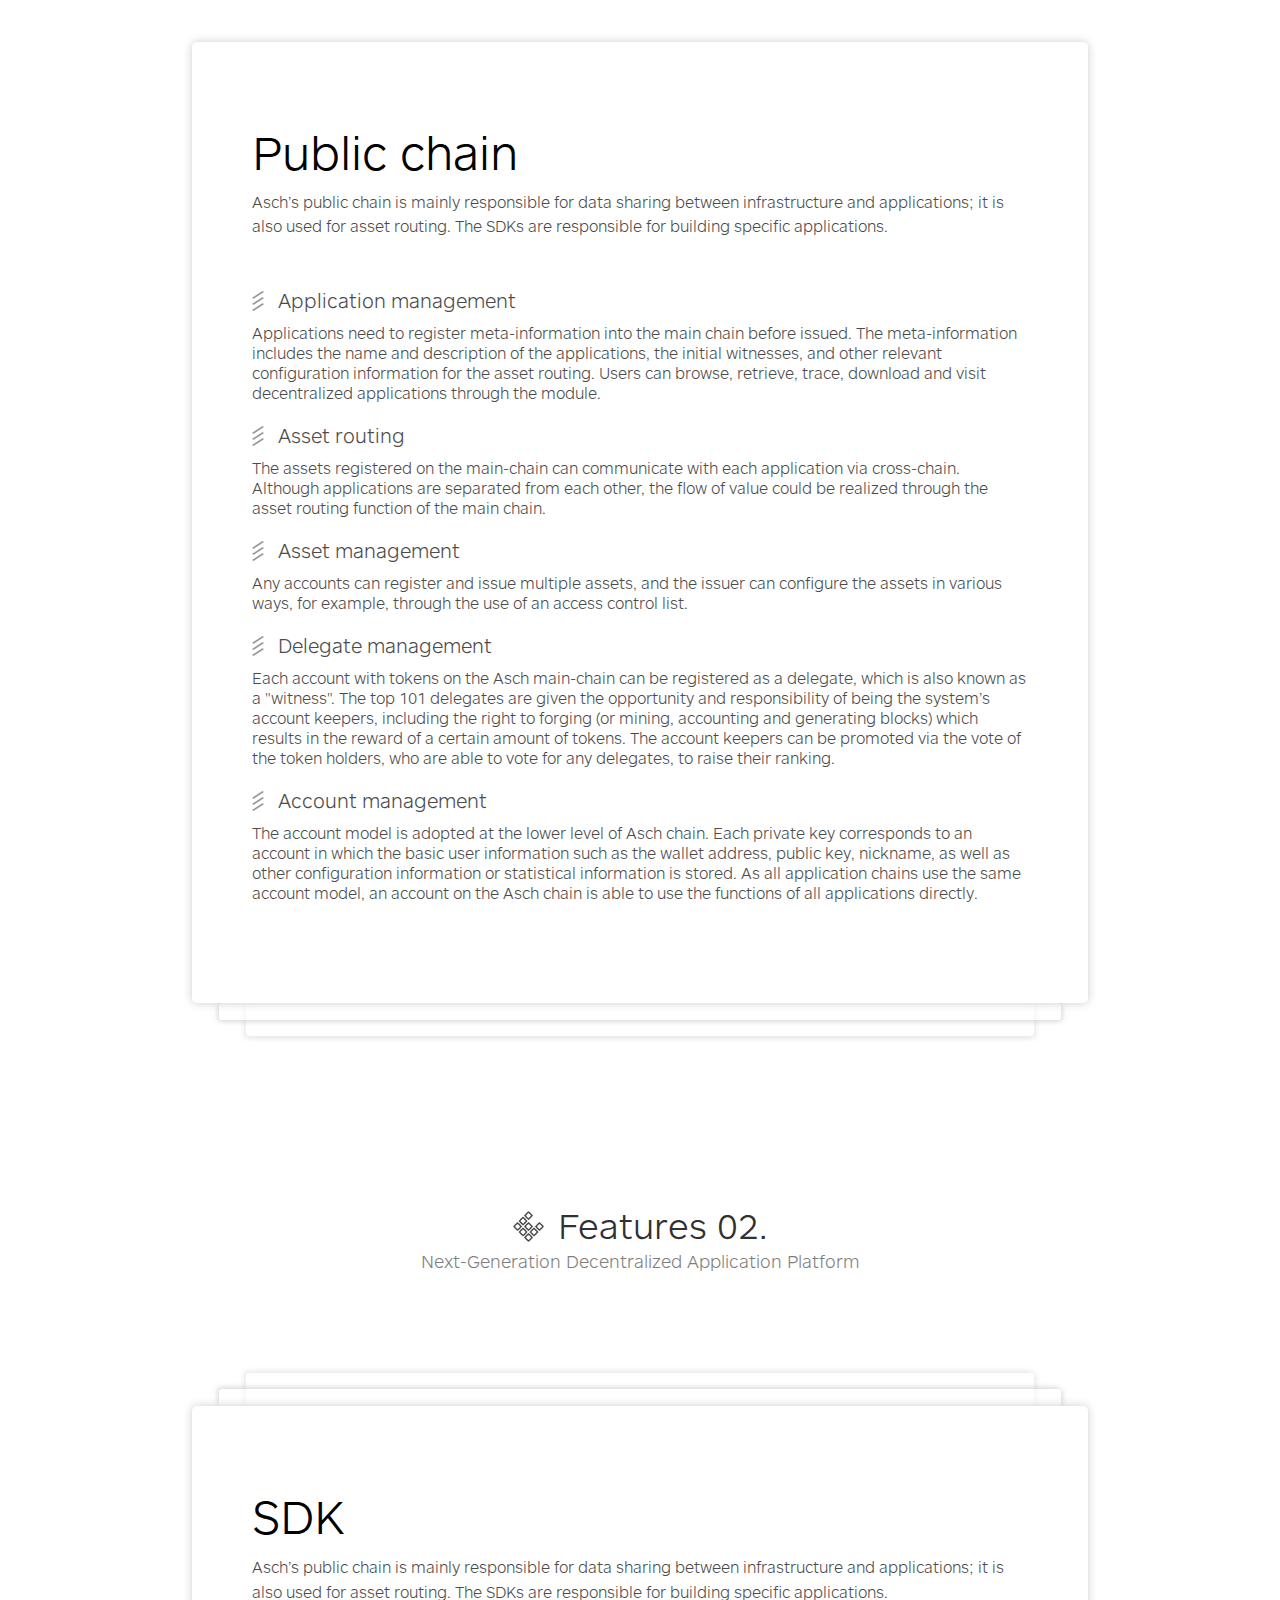
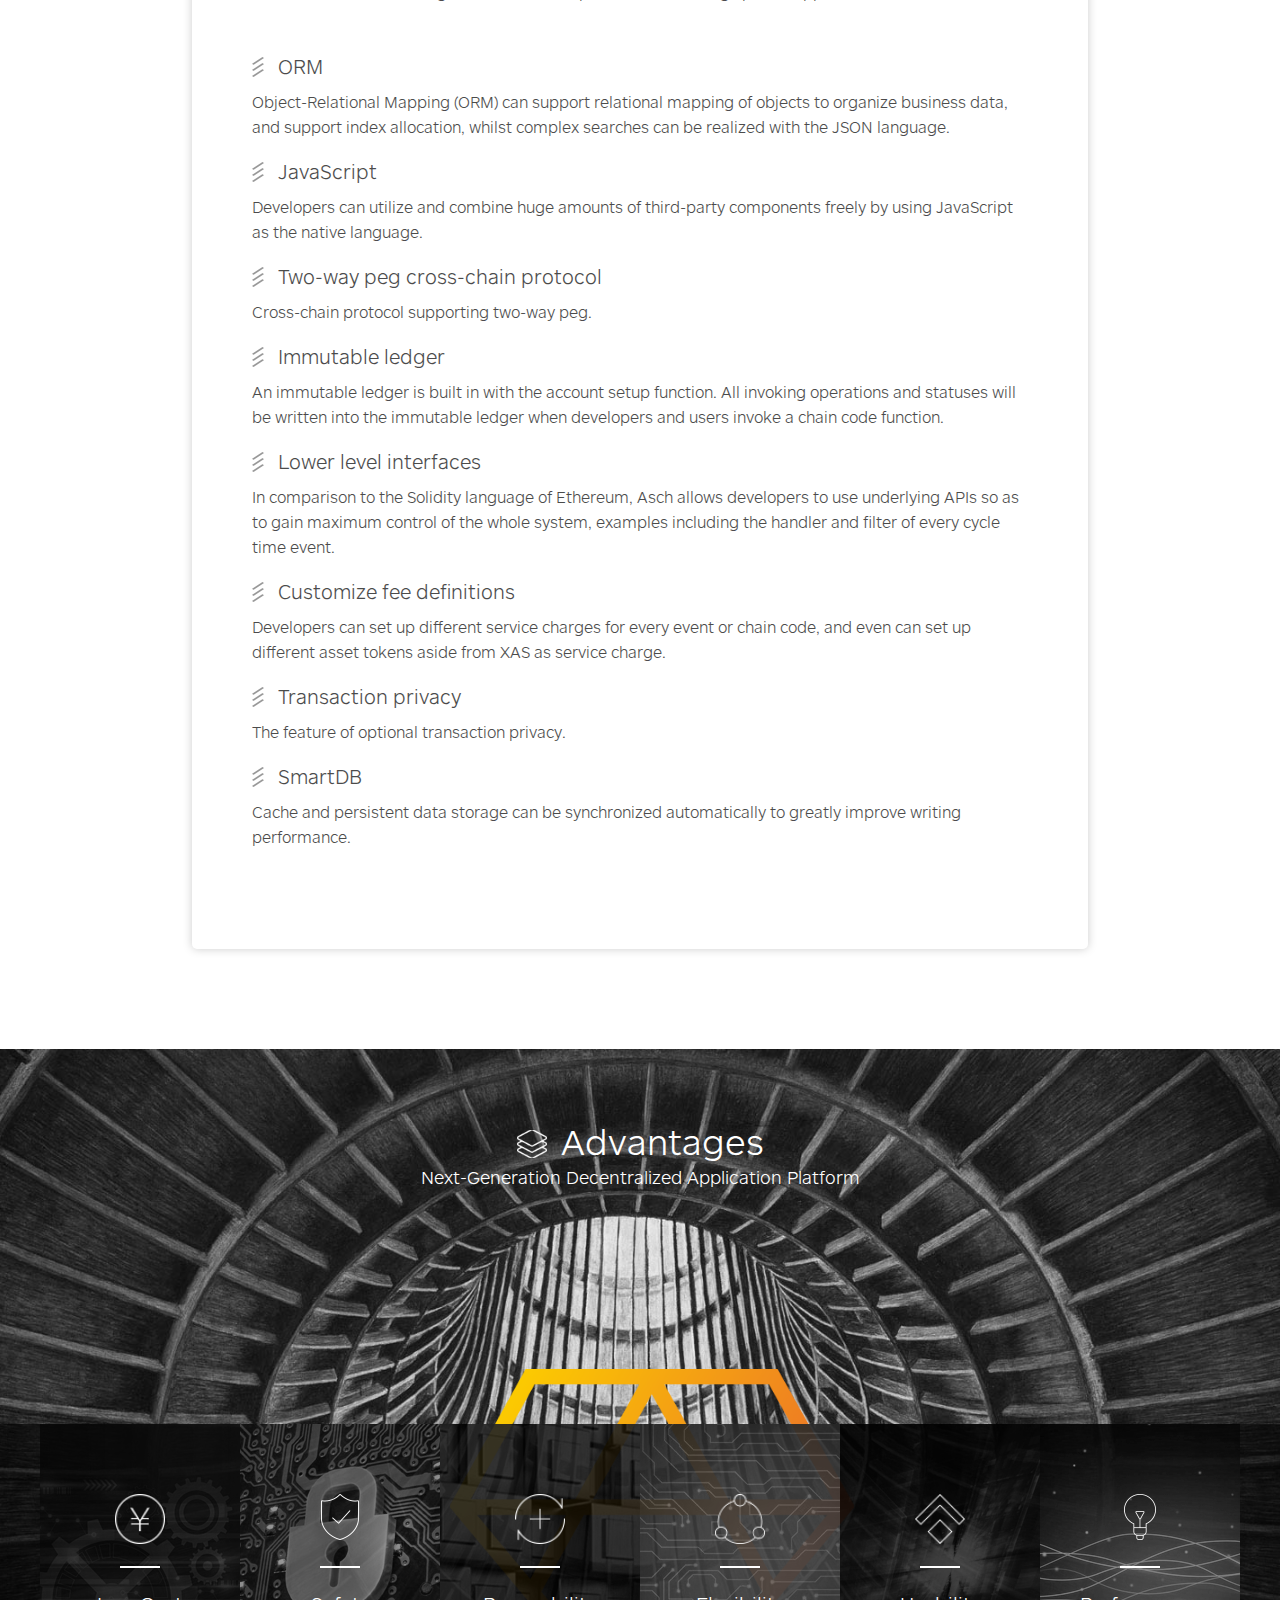
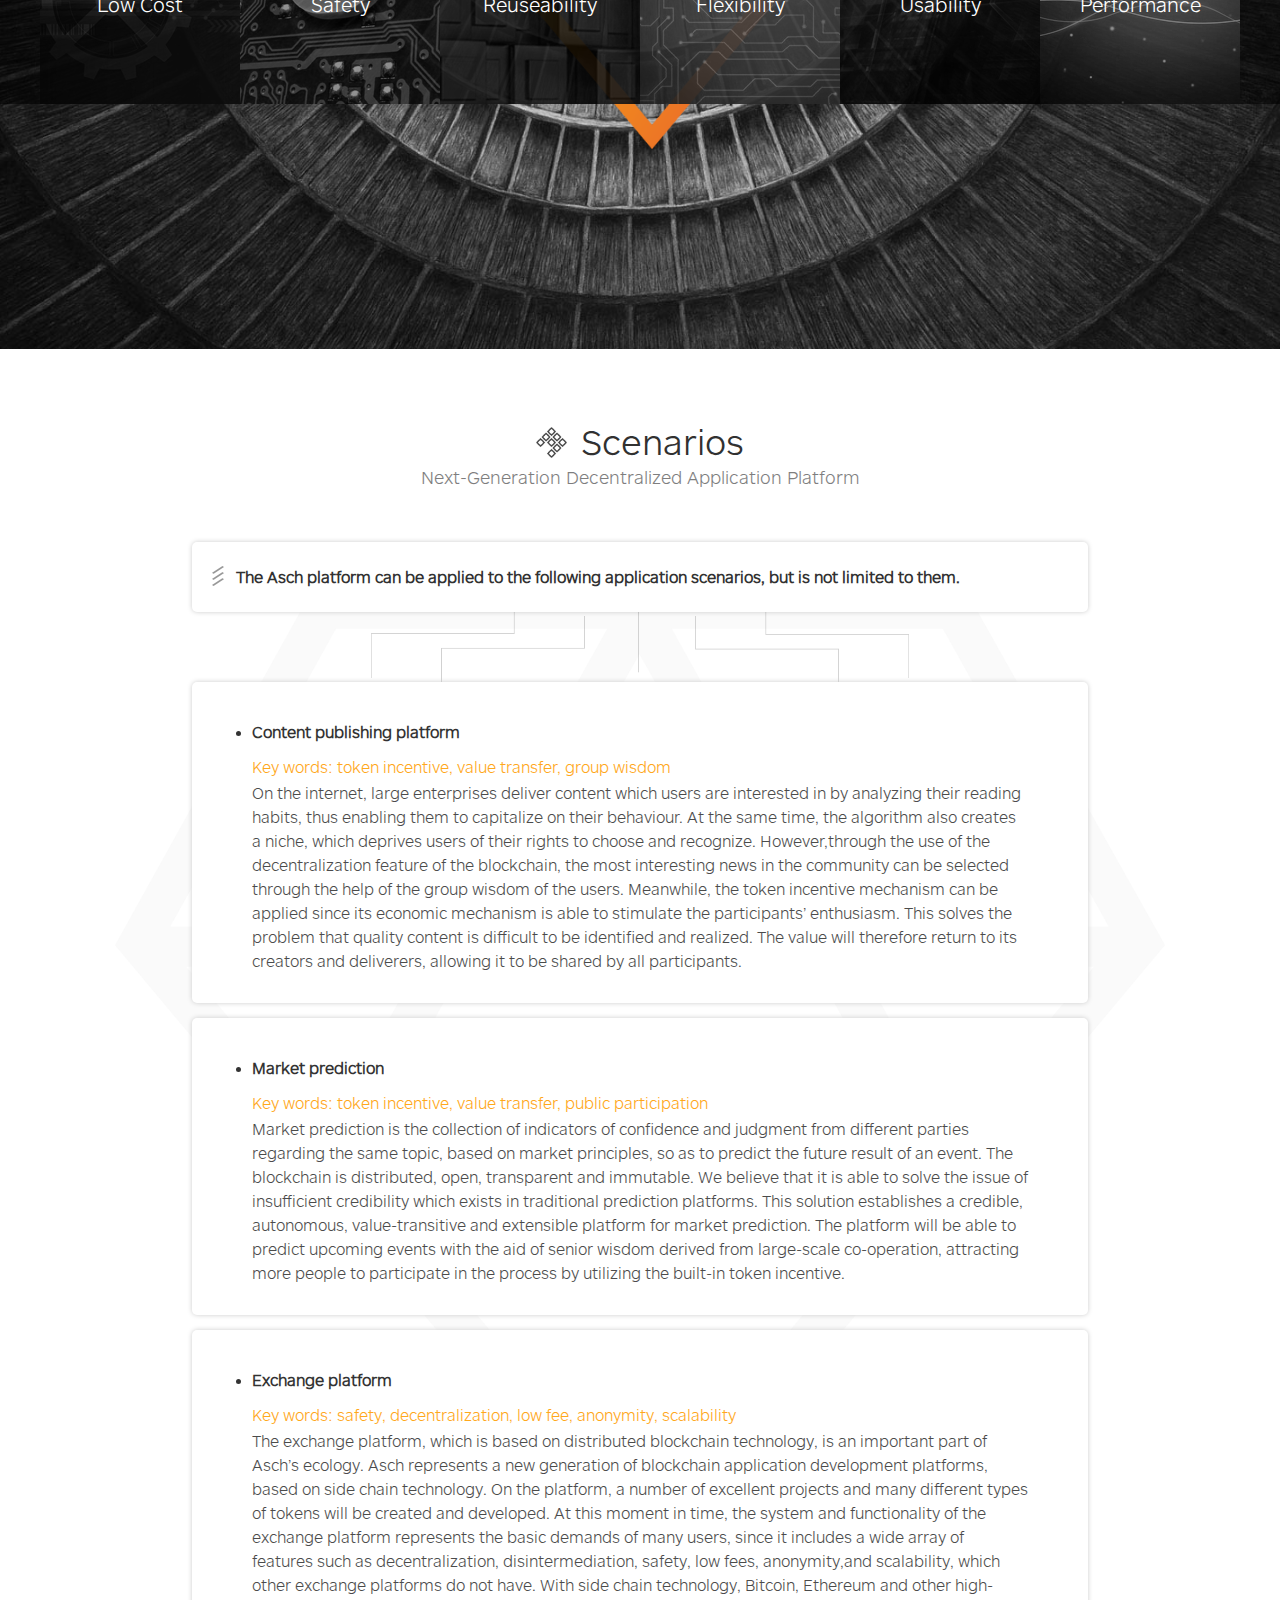
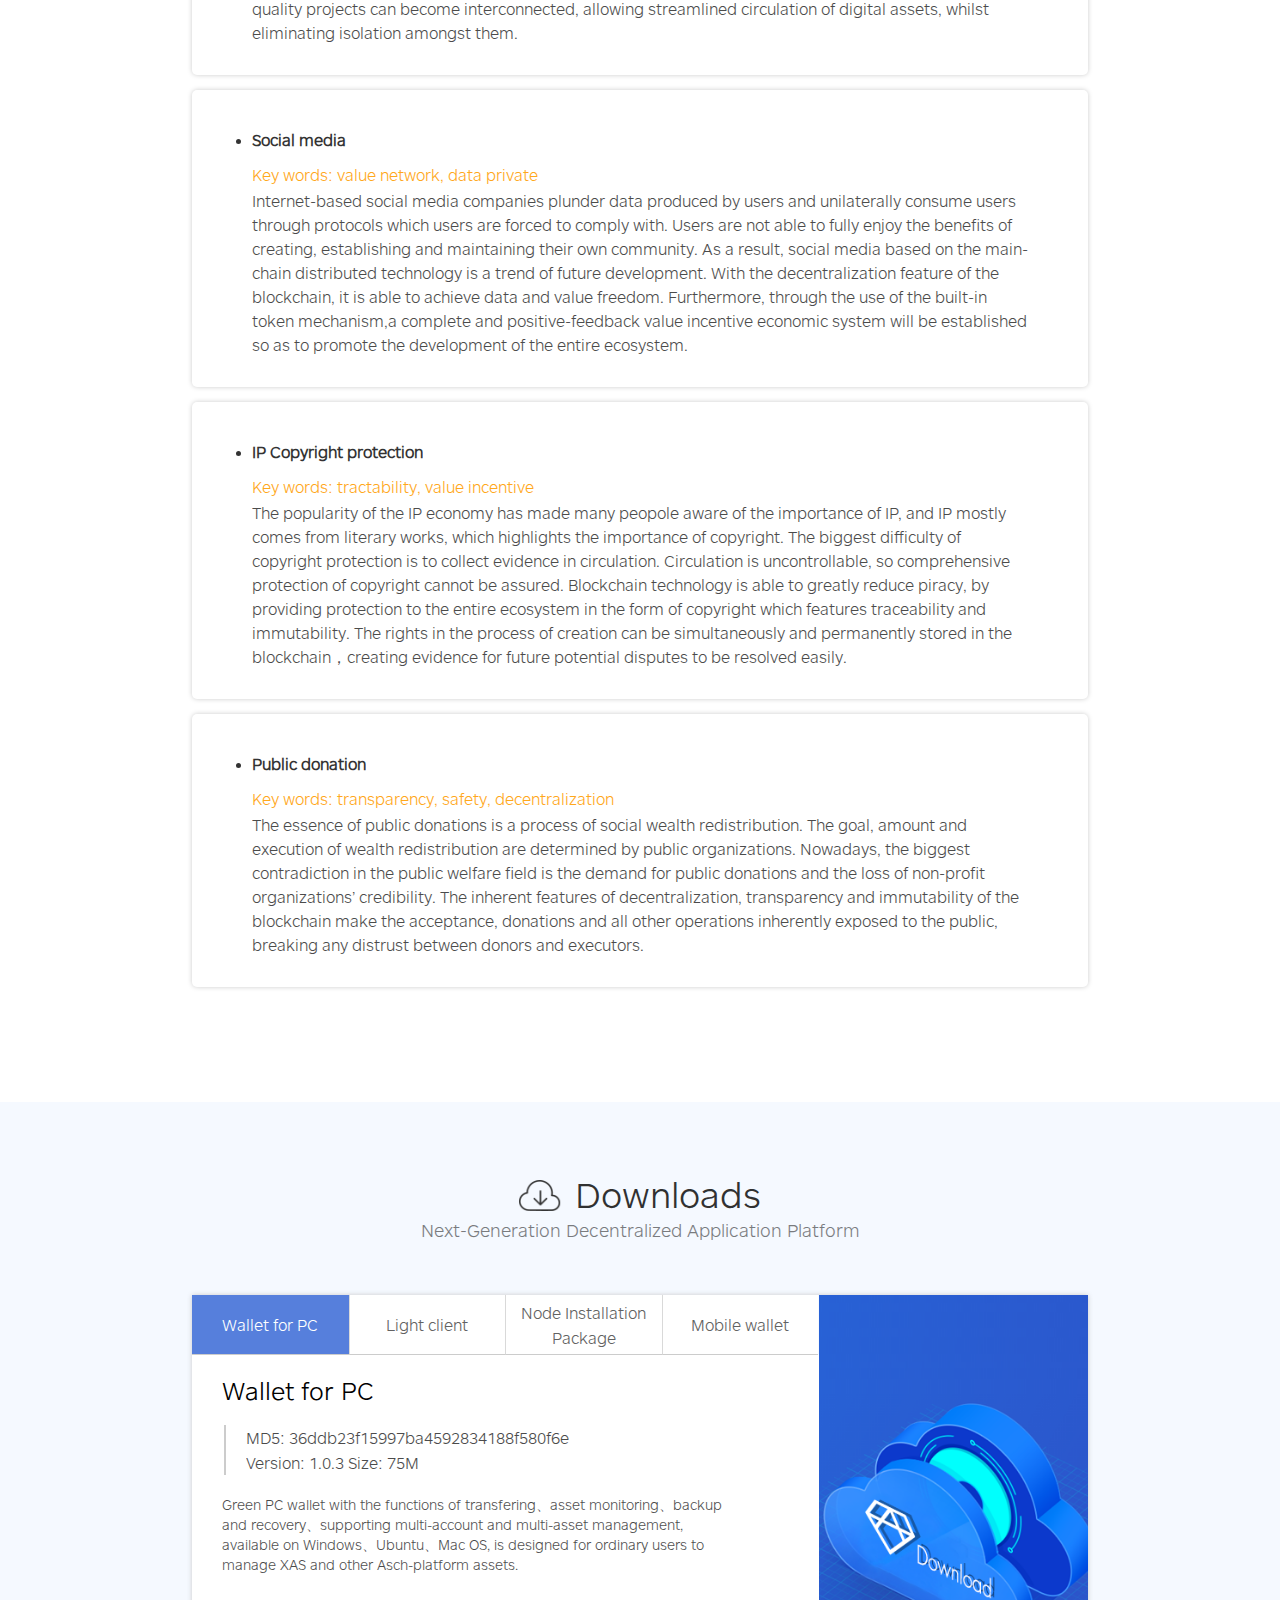
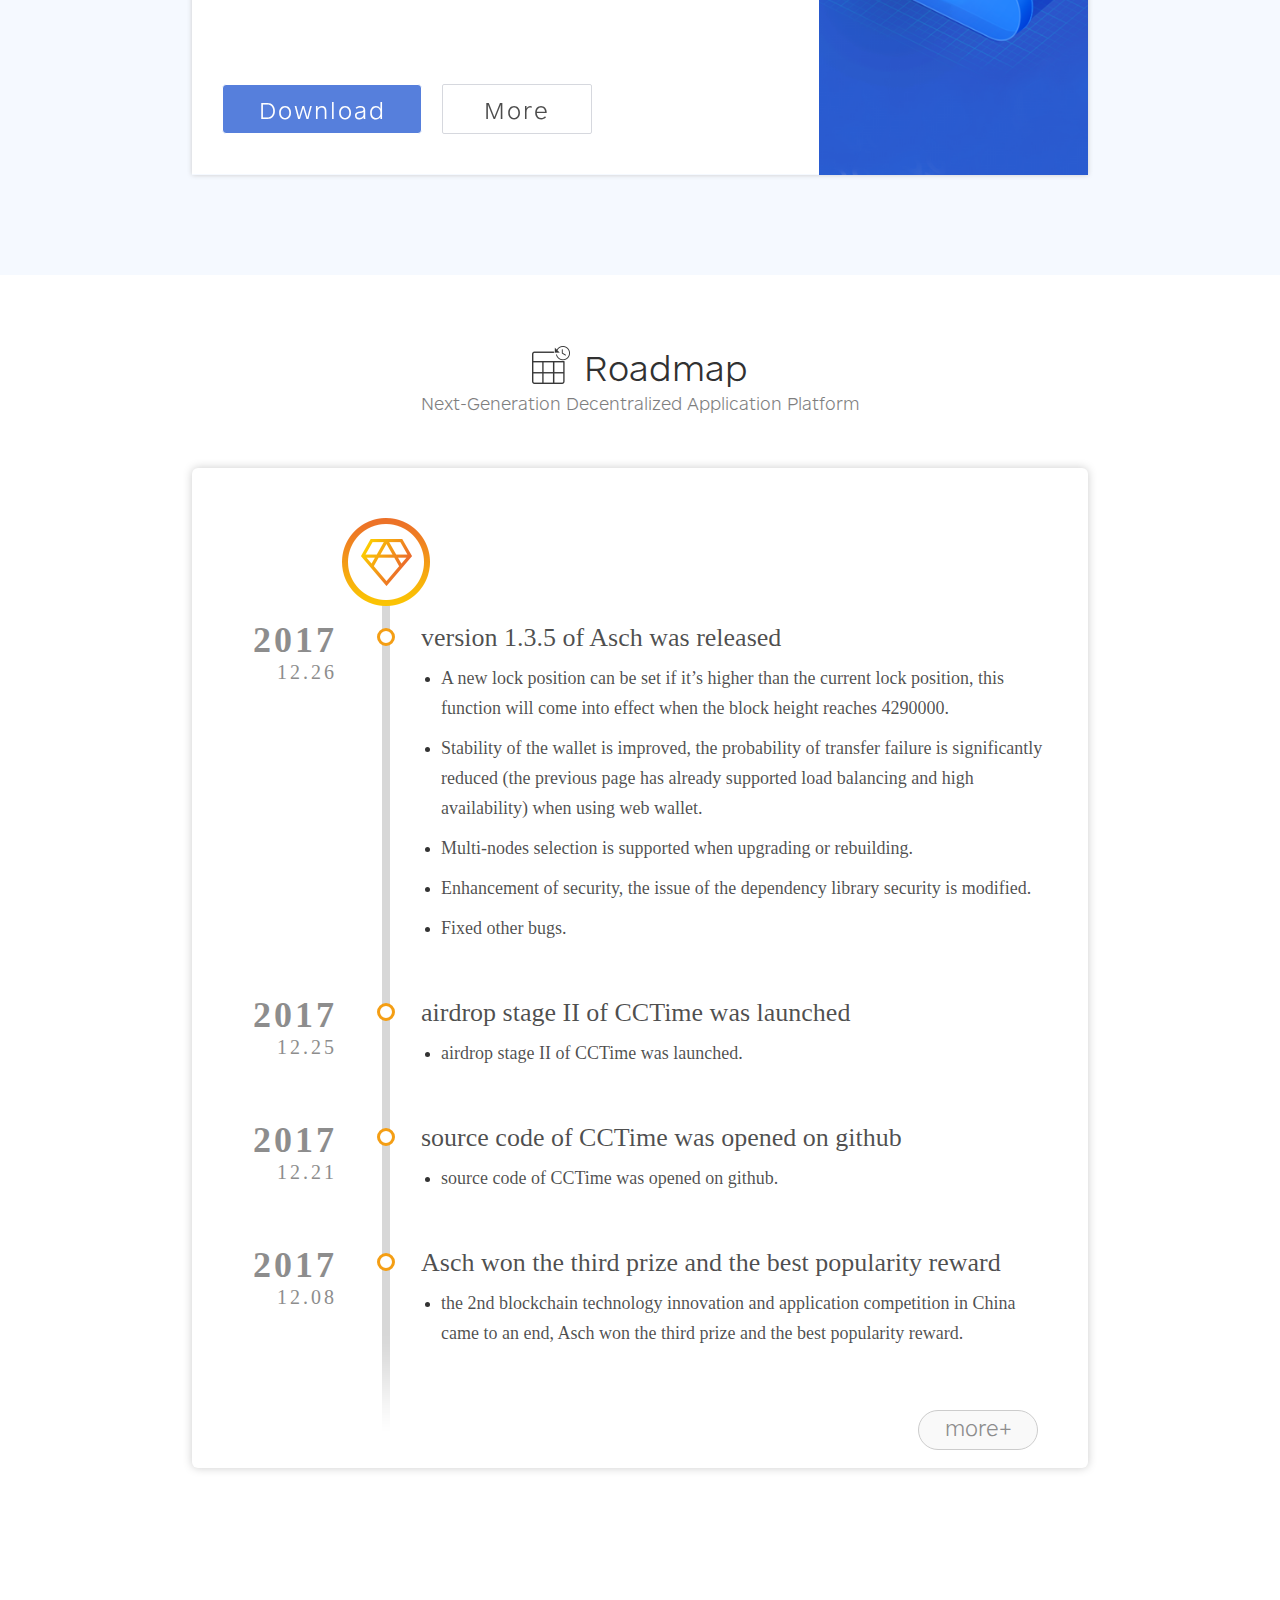
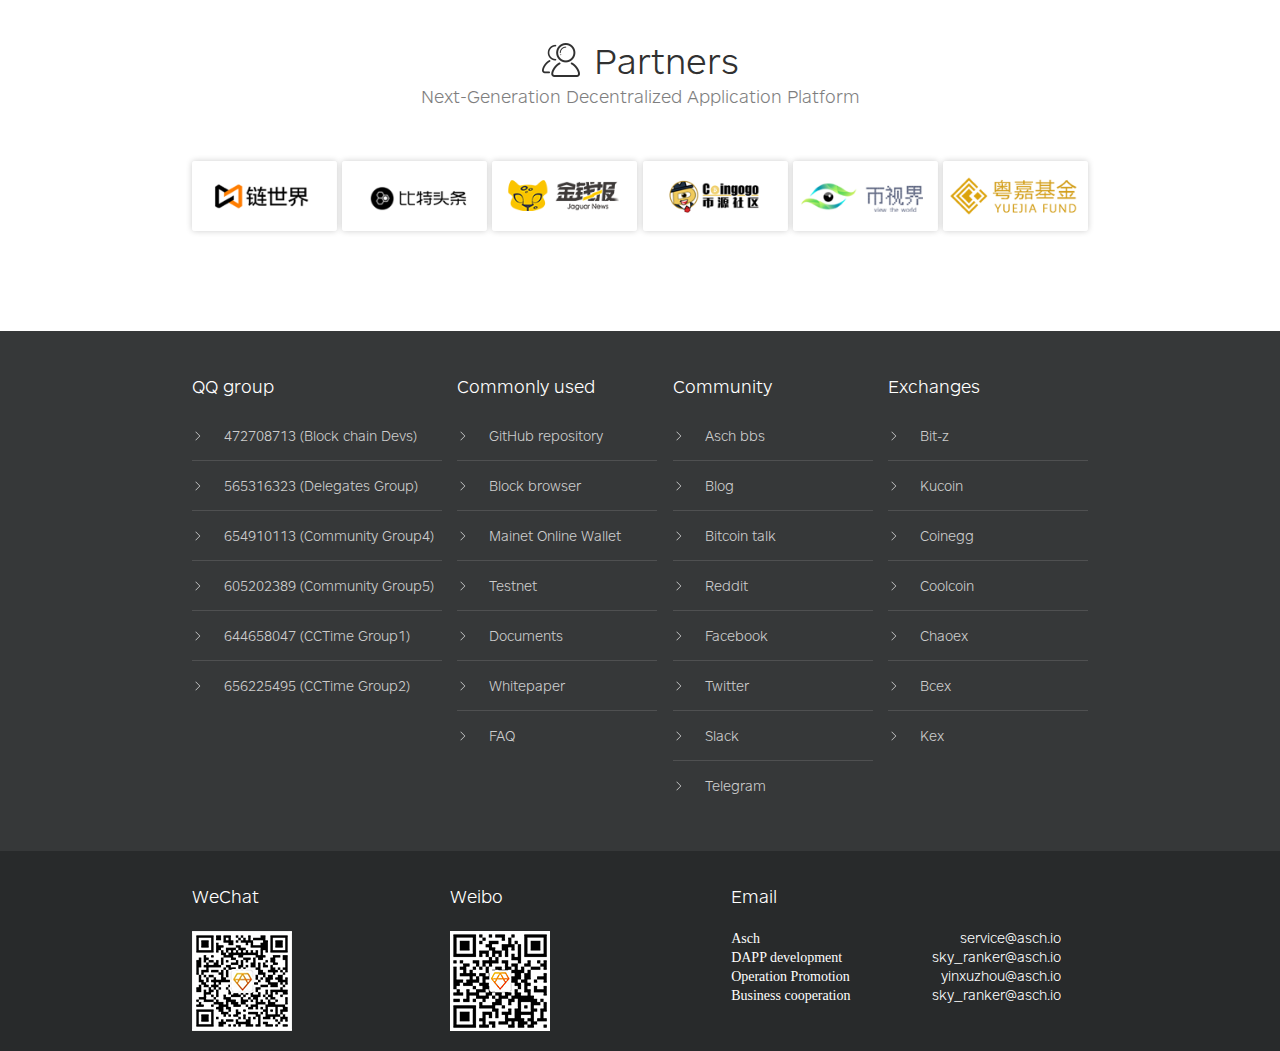
==== commit 309159e8: "small change" ====
--- a/index.html
+++ b/index.html
@@ -15,71 +15,6 @@
     <link rel="stylesheet" href="./btnHoverCss/base.css">
     <link rel="stylesheet" href="./btnHoverCss/buttons.css">
     <link rel="stylesheet" href="./css/index.min.css">
-    <style>
-        html, body {
-            position: relative;
-            height: 100%;
-        }
-
-        body {
-            background: #eee;
-            font-family: Helvetica Neue, Helvetica, Arial, sans-serif;
-            font-size: 14px;
-            color: #000;
-            margin: 0;
-            padding: 0;
-        }
-
-        .swiper-container {
-            /*margin-top: 10%;*/
-            width: 70%;
-            max-width: 1400px;
-            /*height: 500px;*/
-            padding: 10px;
-            /*box-shadow: 0 0 3px #000;*/
-            /*border-radius: 5px;*/
-            box-sizing: border-box;
-        }
-
-
-
-        .swiper-slide {
-            cursor: pointer;
-            text-align: center;
-            font-size: 18px;
-            background: #fff;
-            /* Center slide text vertically */
-            /*display: -webkit-box;*/
-            /*display: -ms-flexbox;*/
-            /*display: -webkit-flex;*/
-            /*display: flex;*/
-            /*-webkit-box-pack: center;*/
-            /*-ms-flex-pack: center;*/
-            /*-webkit-justify-content: center;*/
-            /*justify-content: center;*/
-            /*-webkit-box-align: center;*/
-            /*-ms-flex-align: center;*/
-            /*-webkit-align-items: center;*/
-            /*align-items: center;*/
-            box-shadow: 0 0 10px #ccc;
-            border-radius: 3px;
-            overflow: hidden;
-        }
-
-
-        .swiper-slide:nth-child(2n){
-            /*background: orange;*/
-        }
-        .swiper-slide:nth-child(2n+1){
-            /*background: green;*/
-        }
-
-        .swiper-slide:hover {
-            /*background: aqua;*/
-            box-shadow: 0 0 20px #ccc;
-        }
-    </style>
-
 </head>
 <body class="deScroll">
 <nav>
@@ -115,7 +50,7 @@
                     <a href="#downloads" id="nav_downloads">Downloads</a>
                 </li>
                 <li>
-                    <a href="#timeLine" id="nav_timeLine">Rodemap</a>
+                    <a href="#timeLine" id="nav_timeLine">Roadmap</a>
                 </li>
                 <li>
                     <a href="#media" id="nav_partners">Partners</a>
--- a/css/commons.min.css
+++ b/css/commons.min.css
@@ -9,4 +9,110 @@
     .deScroll {
         min-width: 1200px
     }
-}+}
+
+footer {
+    position: relative;
+    width: 100%;
+    height: 200px;
+    padding: 30px 0;
+    box-sizing: border-box;
+    background: #282a2b;
+}
+
+footer .footerContainer {
+    position: relative;
+    width: 70%;
+    margin: 0 auto;
+    max-width: 1400px;
+}
+
+footer .footerLeft {
+    width: 40%;
+    display: -webkit-flex;
+    display: flex;
+    -webkit-justify-content: space-between;
+    justify-content: space-between
+}
+
+footer .footerLeft p {
+    color: #fff;
+    height: 30px;
+    line-height: 30px;
+    font-size: 18px;
+    text-align: left;
+    margin-bottom: 20px
+}
+
+footer .footerLeft .footerWeChat p {
+    width: 100%;
+    font-family: aschFont;
+}
+
+footer .footerLeft .footerWeChat span {
+    display: block;
+    width: 100px;
+    height: 100px;
+    background: url(../images/weChat.png) no-repeat center;
+    background-size: cover
+}
+
+footer .footerLeft .footerWb p {
+    width: 100%;
+    font-family: aschFont;
+}
+
+footer .footerLeft .footerWb span {
+    display: block;
+    width: 100px;
+    height: 100px;
+    background: url(../images/weibo.png) no-repeat center;
+    background-size: cover
+}
+
+
+footer .footerRight a:hover span {
+    color: #ffa81c
+}
+
+footer .footerRight a:hover i {
+    color: #ffa81c
+}
+
+footer .footerRight a i {
+    color: #fff;
+    font-size: 14px;
+    line-height: 18px;
+}
+
+footer .footerRight a {
+    display: block;
+    width: 330px;
+    overflow: hidden;
+}
+
+footer .footerRight {
+    display: inline-block;
+    position: absolute;
+    top: 0;
+    right: 3%
+}
+
+footer .footerRight p {
+    color: #fff;
+    font-size: 18px;
+    margin-bottom: 18px;
+    font-family: aschFont;
+    line-height: 30px;
+}
+
+
+footer .footerRight span {
+    color: #fff;
+    font-family: aschFont;
+    margin-left: 10px;
+    float: right;
+    font-size: 14px;
+}
+
+
--- a/css/index.min.css
+++ b/css/index.min.css
@@ -1573,7 +1573,7 @@
     /*box-shadow: 0 0 20px #ffa81c;*/
 }
 
-#application .sectionTop{
+#application .sectionTop {
     position: relative;
 }
 
@@ -1582,8 +1582,8 @@
     display: block;
     width: 75px;
     height: 30px;
-    bottom: -35px;
-    right: 15px;
+    bottom: -45px;
+    right: 28px;
     font-family: aschFont;
     /* margin: 50px auto 0 auto; */
     line-height: 30px;
@@ -1596,19 +1596,40 @@
     font-size: 16px;
 }
 
-#application .swiper-container .swiper-wrapper .swiper-slide .hotTopImg{
+.swiper-container {
+    width: 70%;
+    max-width: 1400px;
+    padding: 10px;
+    box-sizing: border-box;
+}
+
+.swiper-slide {
+    cursor: pointer;
+    text-align: center;
+    font-size: 18px;
+    background: #fff;
+    box-shadow: 0 0 10px #ccc;
+    border-radius: 3px;
+    overflow: hidden;
+}
+
+.swiper-slide:hover {
+    box-shadow: 0 0 20px #ccc;
+}
+
+#application .swiper-container .swiper-wrapper .swiper-slide .hotTopImg {
     position: relative;
     width: 100%;
 
 }
 
-#application .swiper-container .swiper-wrapper .swiper-slide .hotTopImg .hotTopImgUrl{
+#application .swiper-container .swiper-wrapper .swiper-slide .hotTopImg .hotTopImgUrl {
     position: relative;
     z-index: 2;
     width: 100%;
 }
 
-#application .swiper-container .swiper-wrapper .swiper-slide .hotTopImg span{
+#application .swiper-container .swiper-wrapper .swiper-slide .hotTopImg span {
     width: 150px;
     height: 25px;
     line-height: 25px;
@@ -1624,24 +1645,24 @@
     display: none;
 }
 
-#application .swiper-container .swiper-wrapper .dapp1 .hotTopImg span{
-    display: block;
-}
-
-#application .swiper-container .swiper-wrapper .dapp2 .hotTopImg span{
-    display: block;
-}
-
-#application .swiper-container .swiper-wrapper .swiper-slide .hotTopImg i{
-    position: absolute;
-    display: block;
-}
-
-#application .swiper-container .swiper-wrapper .swiper-slide .hotTopImg i img{
-    width: 100%;
-}
-
-#application .swiper-container .swiper-wrapper .dapp1 .hotTopImg i{
+#application .swiper-container .swiper-wrapper .dapp1 .hotTopImg span {
+    display: block;
+}
+
+#application .swiper-container .swiper-wrapper .dapp2 .hotTopImg span {
+    display: block;
+}
+
+#application .swiper-container .swiper-wrapper .swiper-slide .hotTopImg i {
+    position: absolute;
+    display: block;
+}
+
+#application .swiper-container .swiper-wrapper .swiper-slide .hotTopImg i img {
+    width: 100%;
+}
+
+#application .swiper-container .swiper-wrapper .dapp1 .hotTopImg i {
     width: 70px;
     height: 66px;
     right: 10px;
@@ -1650,8 +1671,7 @@
     /*background-size: cover;*/
 }
 
-
-#application .swiper-container .swiper-wrapper .dapp2 .hotTopImg i{
+#application .swiper-container .swiper-wrapper .dapp2 .hotTopImg i {
     width: 70px;
     height: 66px;
     right: 10px;
@@ -1660,7 +1680,7 @@
     /*background-size: cover;*/
 }
 
-#application .swiper-container .swiper-wrapper .dapp3 .hotTopImg i{
+#application .swiper-container .swiper-wrapper .dapp3 .hotTopImg i {
     width: 70px;
     height: 66px;
     right: 10px;
@@ -1669,7 +1689,7 @@
     /*background-size: cover;*/
 }
 
-#application .swiper-container .swiper-wrapper .dapp4 .hotTopImg i{
+#application .swiper-container .swiper-wrapper .dapp4 .hotTopImg i {
     width: 70px;
     height: 66px;
     right: 10px;
@@ -1678,8 +1698,8 @@
     /*background-size: cover;*/
 }
 
-#application .swiper-container .swiper-wrapper .dapp5 .hotTopImg i{
-    width:70px;
+#application .swiper-container .swiper-wrapper .dapp5 .hotTopImg i {
+    width: 70px;
     height: 51px;
     right: 10px;
     bottom: -45px;
@@ -1687,7 +1707,7 @@
     /*background-size: cover;*/
 }
 
-#application .swiper-container .swiper-wrapper .dapp6 .hotTopImg i{
+#application .swiper-container .swiper-wrapper .dapp6 .hotTopImg i {
     width: 100px;
     height: 50px;
     right: 10px;
@@ -1696,7 +1716,7 @@
     /*background-size: cover;*/
 }
 
-#application .swiper-container .swiper-wrapper .dapp7 .hotTopImg i{
+#application .swiper-container .swiper-wrapper .dapp7 .hotTopImg i {
     width: 70px;
     height: 58px;
     right: 10px;
@@ -1705,8 +1725,7 @@
     /*background-size: cover;*/
 }
 
-
-#application .swiper-container .swiper-wrapper .dapp8 .hotTopImg i{
+#application .swiper-container .swiper-wrapper .dapp8 .hotTopImg i {
     width: 70px;
     height: 66px;
     right: 10px;
@@ -1715,12 +1734,12 @@
     /*background-size: cover;*/
 }
 
-#application .swiper-container .swiper-wrapper .swiper-slide .applicationDetail{
+#application .swiper-container .swiper-wrapper .swiper-slide .applicationDetail {
     padding: 25px 20px;
     height: 300px;
 }
 
-#application .swiper-container .swiper-wrapper .swiper-slide .applicationDetail .applicationDetailTitle{
+#application .swiper-container .swiper-wrapper .swiper-slide .applicationDetail .applicationDetailTitle {
     width: 100%;
     height: 25px;
     line-height: 25px;
@@ -1733,7 +1752,7 @@
     z-index: 2;
 }
 
-#application .swiper-container .swiper-wrapper .swiper-slide .applicationDetail .applicationDetailLine{
+#application .swiper-container .swiper-wrapper .swiper-slide .applicationDetail .applicationDetailLine {
     display: block;
     width: 26px;
     height: 2px;
@@ -1741,7 +1760,7 @@
     margin: 15px auto 20px auto;
 }
 
-#application .swiper-container .swiper-wrapper .swiper-slide .applicationDetail .applicationDetailDescribe{
+#application .swiper-container .swiper-wrapper .swiper-slide .applicationDetail .applicationDetailDescribe {
     line-height: 20px;
     margin-bottom: 50px;
     color: #000;
@@ -1751,12 +1770,12 @@
     text-align: left;
 }
 
-#application .swiper-container .swiper-wrapper .dapp5 .applicationDetail .applicationDetailDescribe{
-    line-height: 17px;
-}
-
-#application .swiper-container .swiper-wrapper .dapp7 .applicationDetail .applicationDetailDescribe{
-    line-height: 18px;
+#application .swiper-container .swiper-wrapper .dapp5 .applicationDetail .applicationDetailDescribe {
+    line-height: 16px;
+}
+
+#application .swiper-container .swiper-wrapper .dapp7 .applicationDetail .applicationDetailDescribe {
+    line-height: 16px;
 }
 
 #application .swiper-container .swiper-wrapper .swiper-slide .applicationDetail .applicationDetailMore:hover {
@@ -1765,7 +1784,7 @@
     border: none;
 }
 
-#application .swiper-container .swiper-wrapper .swiper-slide .applicationDetail .applicationDetailMore{
+#application .swiper-container .swiper-wrapper .swiper-slide .applicationDetail .applicationDetailMore {
     position: absolute;
     bottom: 20px;
     left: calc(50% - 60px);
@@ -1785,9 +1804,7 @@
     border: 1px solid rgba(189, 189, 189, 1);
 }
 
-
-
-    /*feature*/
+/*feature*/
 #features {
     padding: 70px 0 100px 0;
     box-sizing: border-box;
@@ -3584,9 +3601,9 @@
 #timeLine .toTimeLine {
     position: absolute;
     display: block;
-    width: 160px;
-    height: 50px;
-    line-height: 50px;
+    width: 109px;
+    height: 40px;
+    line-height: 33px;
     text-align: center;
     border-radius: 25px;
     right: 60px;
@@ -3594,7 +3611,7 @@
     border: 1px solid #ccc;
     background: #f9f9f9;
     font-family: aschFont;
-    font-size: 28px;
+    font-size: 22px;
     color: #8d8d8d;
     z-index: 3;
 }
@@ -3614,14 +3631,16 @@
 #timeLine .rodemapContainer li .rodemapContainerLeft {
     width: 195px;
     display: inline-block;
-    /*background: slateblue;*/
+    padding-top: 5px;
 }
 
 #timeLine .rodemapContainer li .rodemapContainerLeft h3 {
     width: 100%;
-    height: 60px;
-    line-height: 60px;
-    text-align: center;
+    height: 48px;
+    line-height: 55px;
+    text-align: right;
+    padding-right: 50px;
+    box-sizing: border-box;
     font-size: 36px;
     color: #8d8d8d;
     letter-spacing: 3px;
@@ -3629,9 +3648,11 @@
 
 #timeLine .rodemapContainer li .rodemapContainerLeft p {
     width: 100%;
-    height: 40px;
-    line-height: 40px;
-    text-align: center;
+    height: 28px;
+    /* line-height: 40px; */
+    text-align: right;
+    padding-right: 50px;
+    box-sizing: border-box;
     font-size: 20px;
     color: #8d8d8d;
     letter-spacing: 3px;
@@ -3679,7 +3700,7 @@
     /*background: red;*/
     display: inline-block;
     vertical-align: top;
-    padding: 0px 30px;
+    padding: 5px 30px 0px 30px;
 }
 
 #timeLine .rodemapContainer li .rodemapContainerRight .rodemapContainerRightTitle p {
@@ -3907,121 +3928,12 @@
     /*color: #cdcdcd*/
 }
 
-footer {
-    position: relative;
-    width: 100%;
-    height: 200px;
-    padding: 30px 0;
-    box-sizing: border-box;
-    background: #282a2b;
-}
-
-footer .footerContainer {
-    position: relative;
-    width: 70%;
-    margin: 0 auto;
-    max-width: 1400px;
-}
-
-footer .footerLeft {
-    width: 40%;
-    display: -webkit-flex;
-    display: flex;
-    -webkit-justify-content: space-between;
-    justify-content: space-between
-}
-
-footer .footerLeft p {
-    color: #fff;
-    height: 30px;
-    line-height: 30px;
-    font-size: 18px;
-    text-align: left;
-    margin-bottom: 20px
-}
-
-footer .footerLeft .footerWeChat p {
-    width: 100%;
-    font-family: aschFont;
-}
-
-footer .footerLeft .footerWeChat span {
-    display: block;
-    width: 100px;
-    height: 100px;
-    background: url(../images/weChat.png) no-repeat center;
-    background-size: cover
-}
-
-footer .footerLeft .footerWb p {
-    width: 100%;
-    font-family: aschFont;
-}
-
-footer .footerLeft .footerWb span {
-    display: block;
-    width: 100px;
-    height: 100px;
-    background: url(../images/weibo.png) no-repeat center;
-    background-size: cover
-}
-
-/*footer .footerRight a:nth-child(2):hover i {*/
-/*display: inline-block;*/
-/*width: 14px;*/
-/*height: 10px;*/
-/*background: url(../images/emailIcon2.png) no-repeat center;*/
-/*background-size: cover;*/
-/*vertical-align: baseline;*/
-/*margin-right: 10px*/
-/*}*/
-
-footer .footerRight a:hover span {
-    color: #ffa81c
-}
-
-footer .footerRight a:hover i {
-    color: #ffa81c
-}
-
-footer .footerRight a i {
-    color: #fff;
-    font-size: 14px;
-}
-
-footer .footerRight a {
-    display: block;
-    width: 330px;
-    overflow: hidden;
-}
-
-footer .footerRight {
-    display: inline-block;
-    position: absolute;
-    top: 0;
-    right: 3%
-}
-
-footer .footerRight p {
-    color: #fff;
-    font-size: 18px;
-    margin-bottom: 20px;
-    font-family: aschFont;
-    line-height: 30px;
-}
-
-
-footer .footerRight span {
-    color: #fff;
-    font-family: aschFont;
-    margin-left: 10px;
-    float: right;
-    font-size: 14px;
-}
-
 @media screen and (max-width: 1910px) {
-
-    #application .swiper-container .swiper-wrapper .swiper-slide .applicationDetail{
+    #application #toDapps {
+        right: 12px;
+    }
+
+    #application .swiper-container .swiper-wrapper .swiper-slide .applicationDetail {
         padding: 10px 10px;
         height: 310px;
     }
@@ -4092,39 +4004,39 @@
 }
 
 /*.hideLiLeft {*/
-    /*!*position: absolute;*!*/
-    /*!*left: -500px;*!*/
-    /*opacity: 0;*/
-    /*filter:alpha(opacity=0);*/
+/*!*position: absolute;*!*/
+/*!*left: -500px;*!*/
+/*opacity: 0;*/
+/*filter:alpha(opacity=0);*/
 
 /*}*/
 
 /*.hideLiPoint {*/
-    /*opacity: 0;*/
-    /*filter:alpha(opacity=0);*/
+/*opacity: 0;*/
+/*filter:alpha(opacity=0);*/
 
 /*}*/
 
 /*.hideLiRight {*/
-    /*!*position: absolute;*!*/
-    /*!*right: -5000px;*!*/
-    /*opacity: 0;*/
-    /*filter:alpha(opacity=0);*/
+/*!*position: absolute;*!*/
+/*!*right: -5000px;*!*/
+/*opacity: 0;*/
+/*filter:alpha(opacity=0);*/
 /*}*/
 
 /*.showLiLeft {*/
-    /*opacity: 1;*/
-    /*filter:alpha(opacity=100);*/
+/*opacity: 1;*/
+/*filter:alpha(opacity=100);*/
 
 /*}*/
 
 /*.showLiPoint {*/
-    /*opacity: 1;*/
-    /*filter:alpha(opacity=100);*/
+/*opacity: 1;*/
+/*filter:alpha(opacity=100);*/
 
 /*}*/
 
 /*.showLiRight {*/
-    /*opacity: 1;*/
-    /*filter:alpha(opacity=100);*/
+/*opacity: 1;*/
+/*filter:alpha(opacity=100);*/
 /*}*/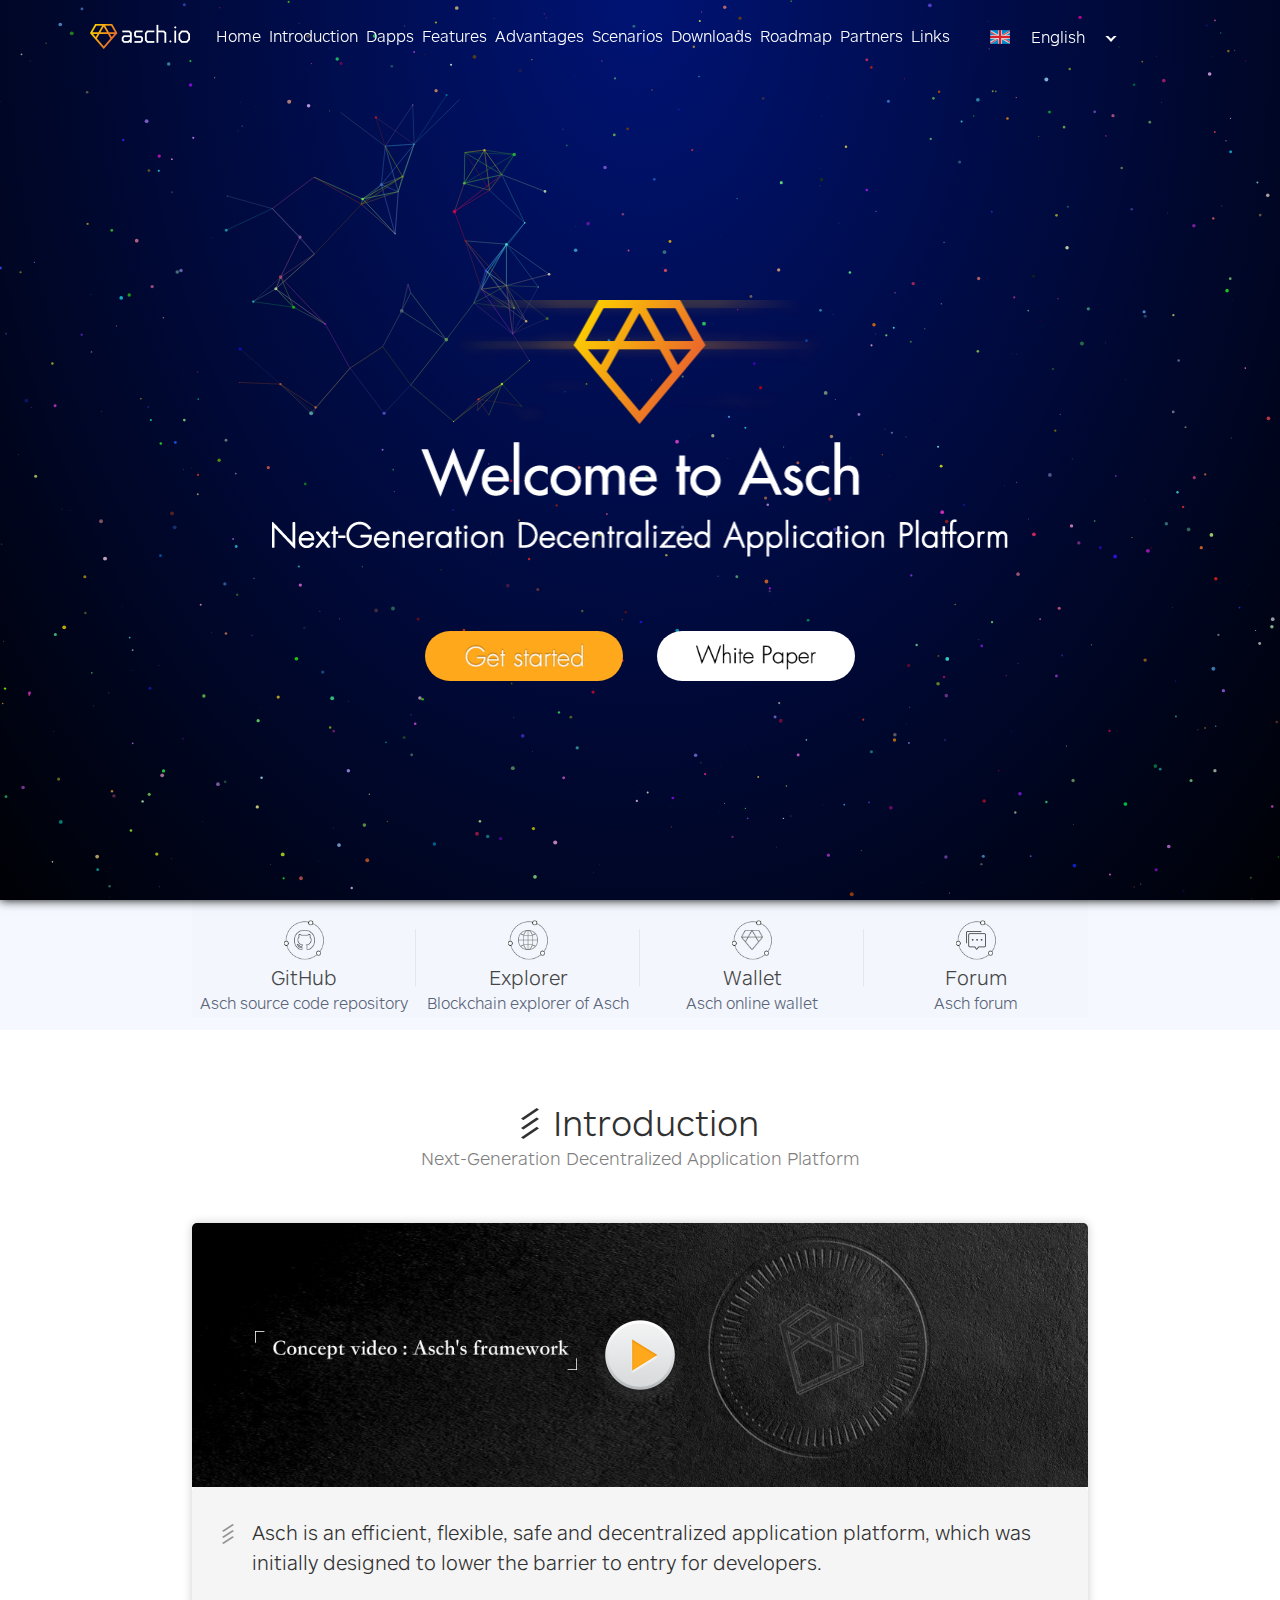
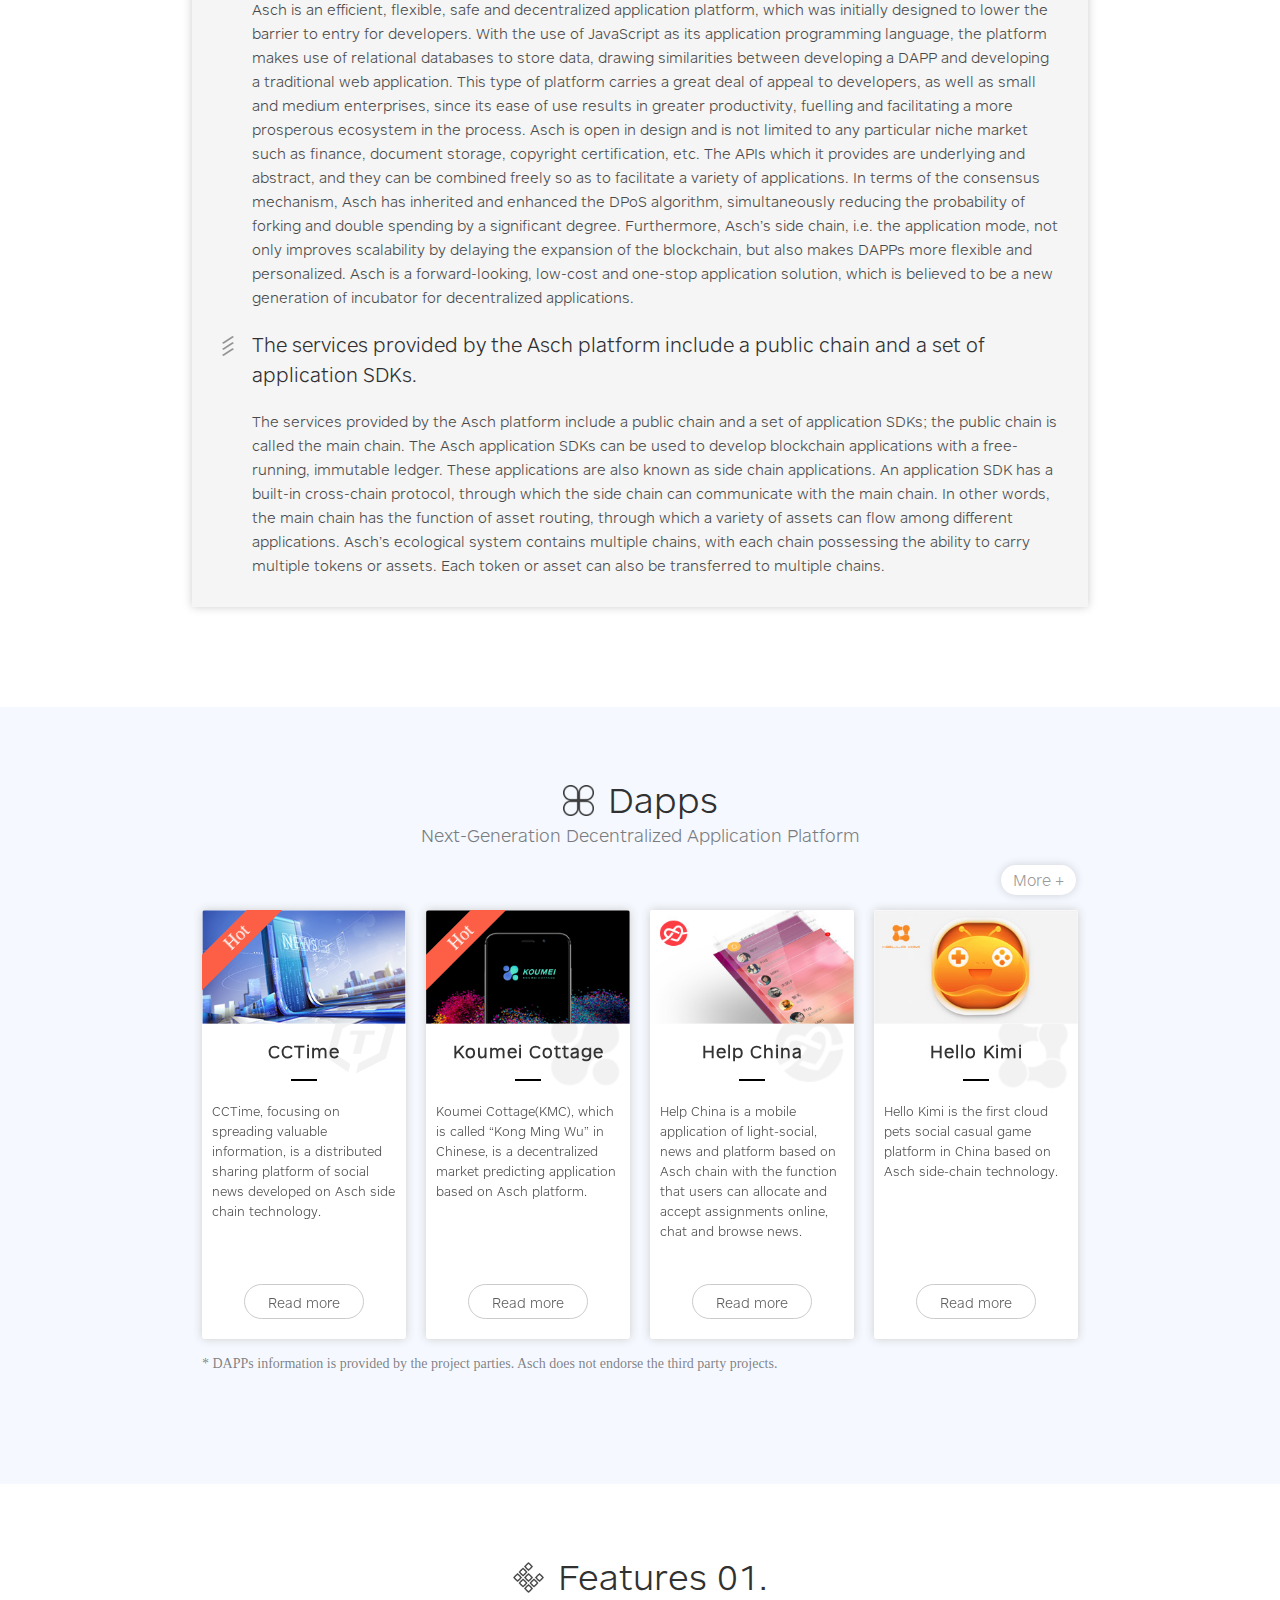
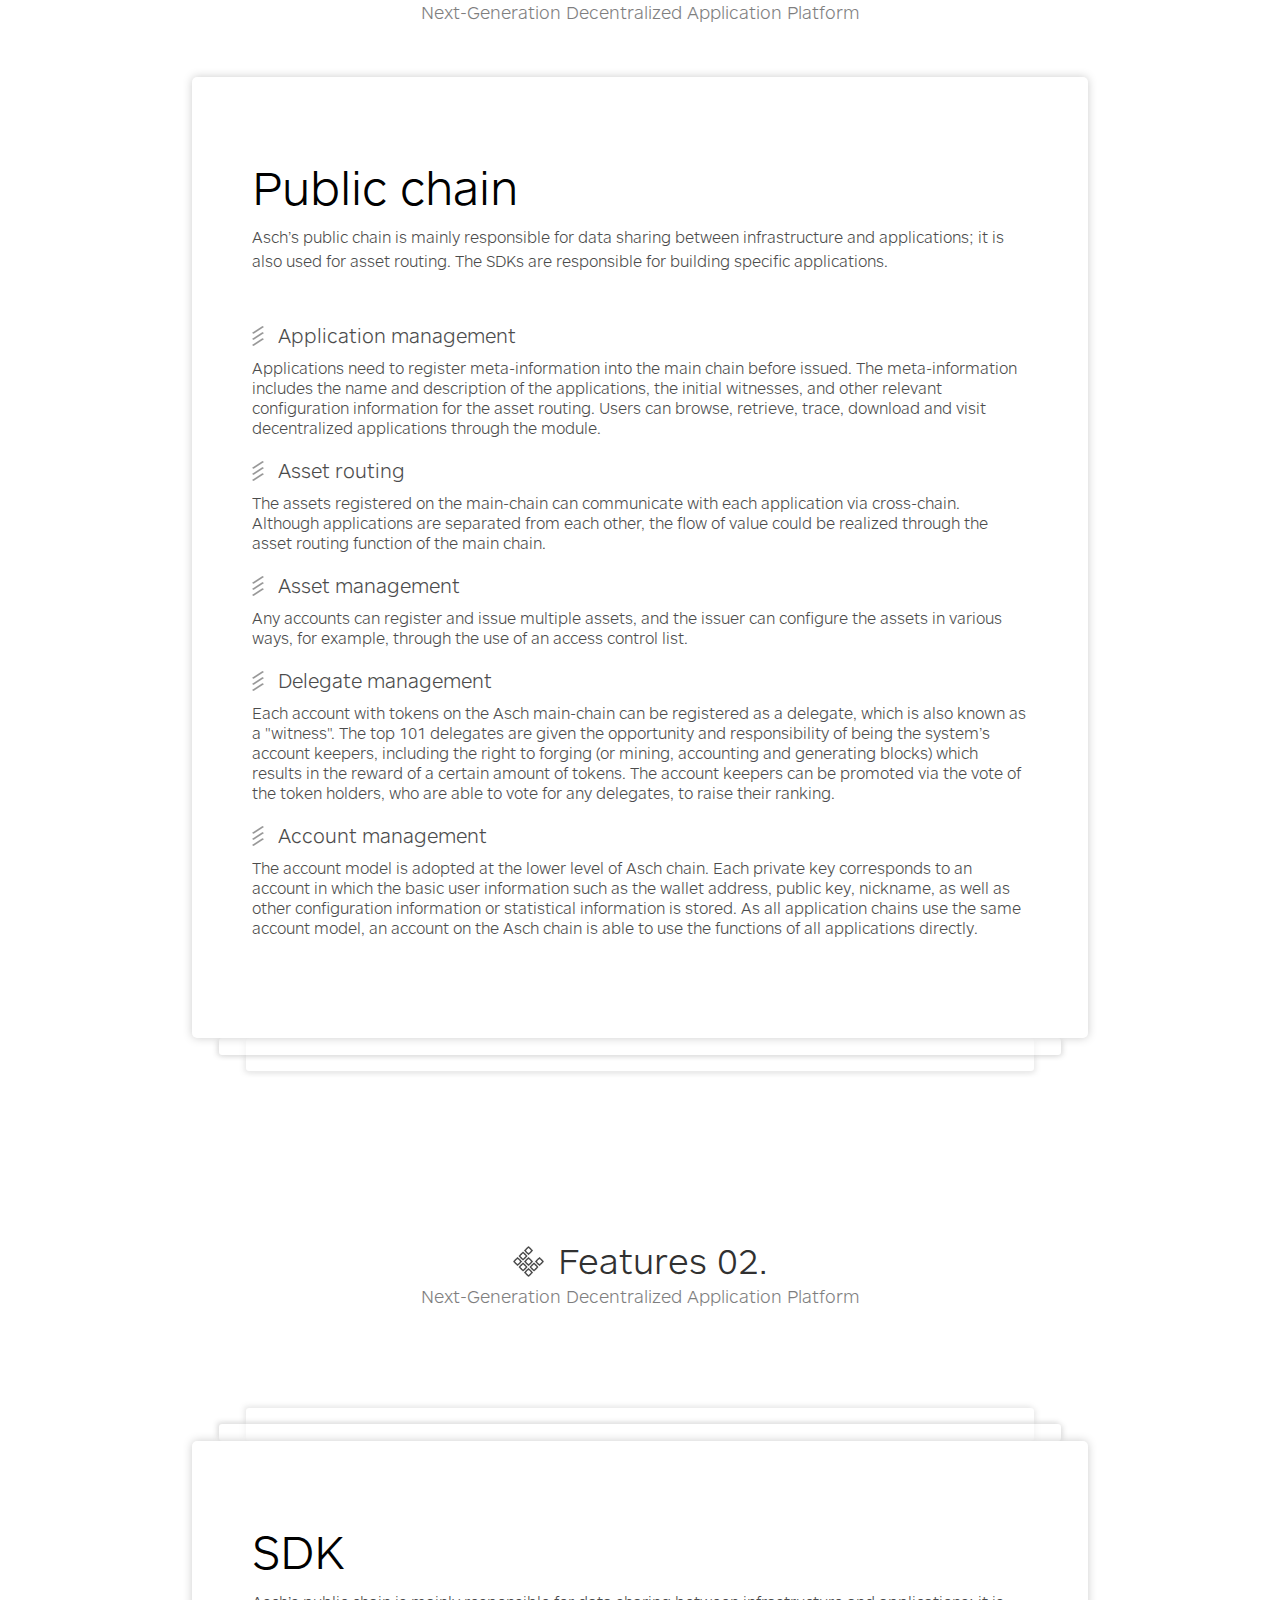
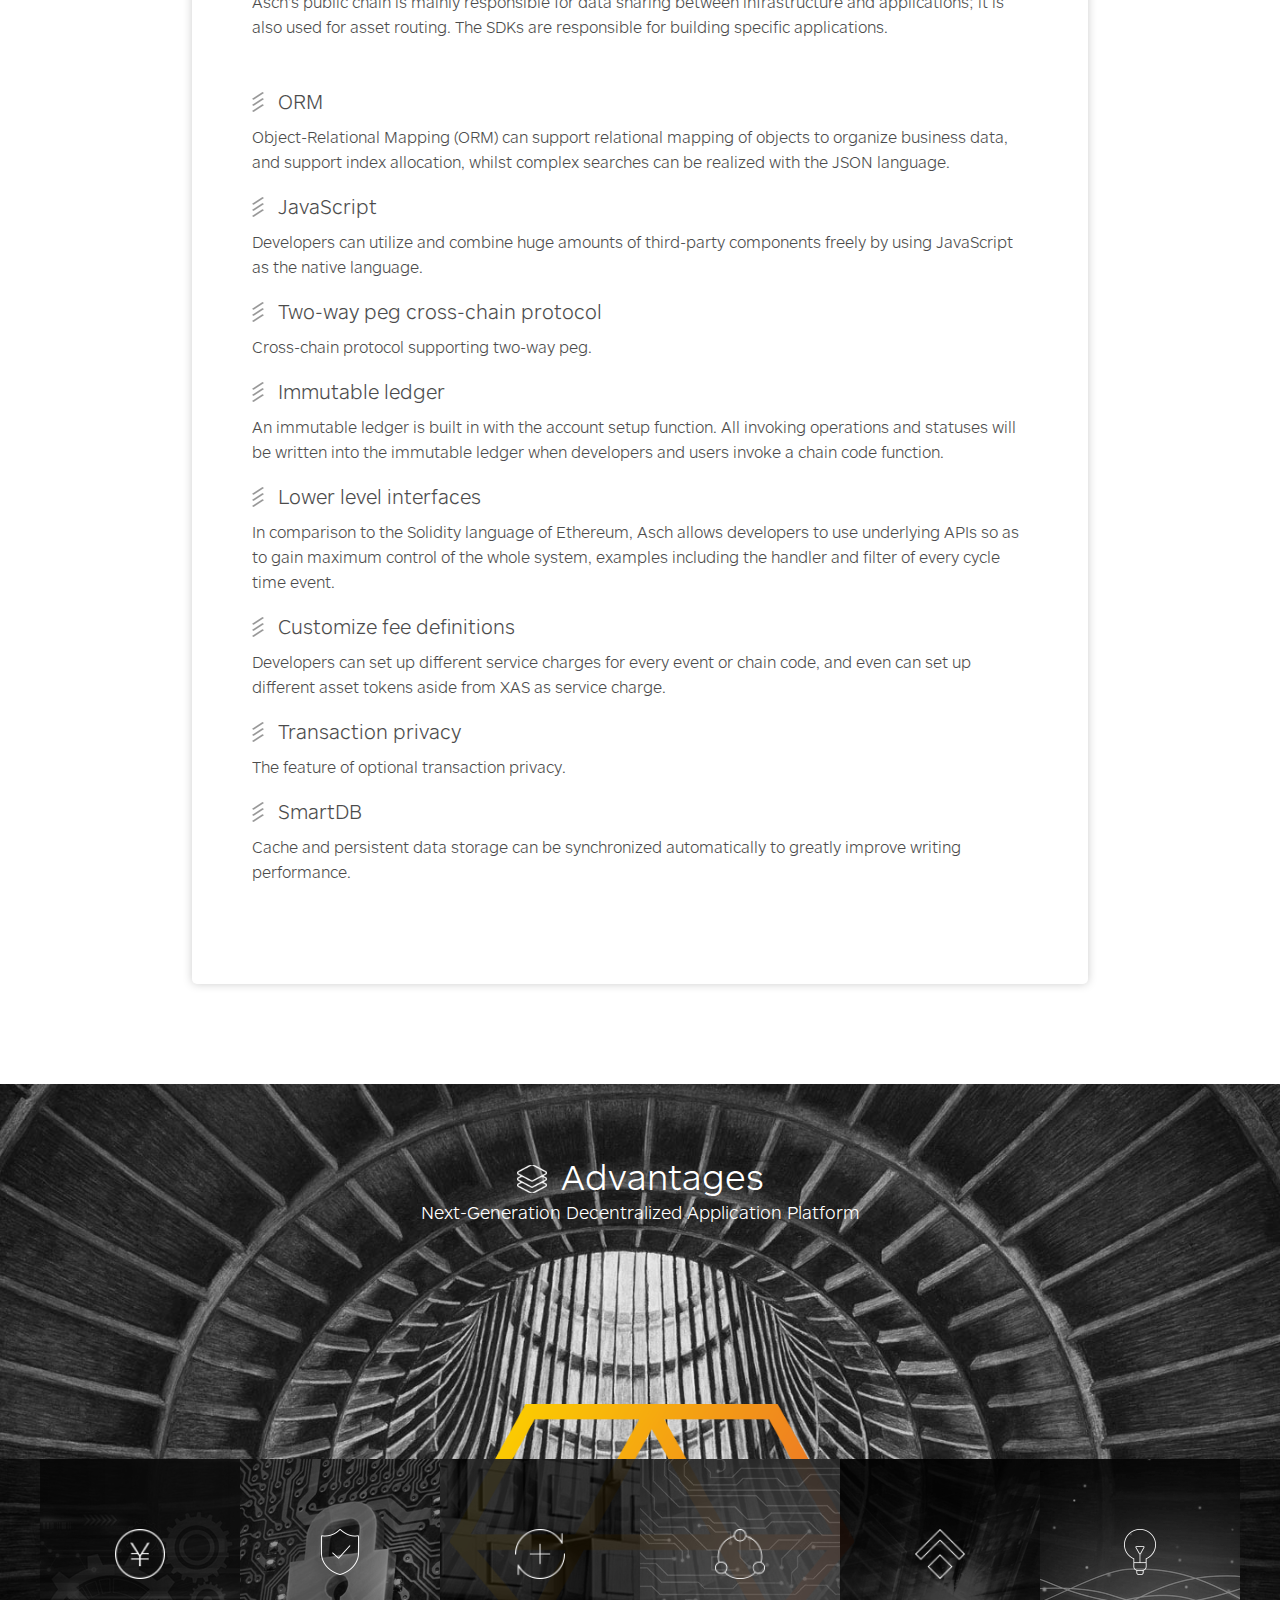
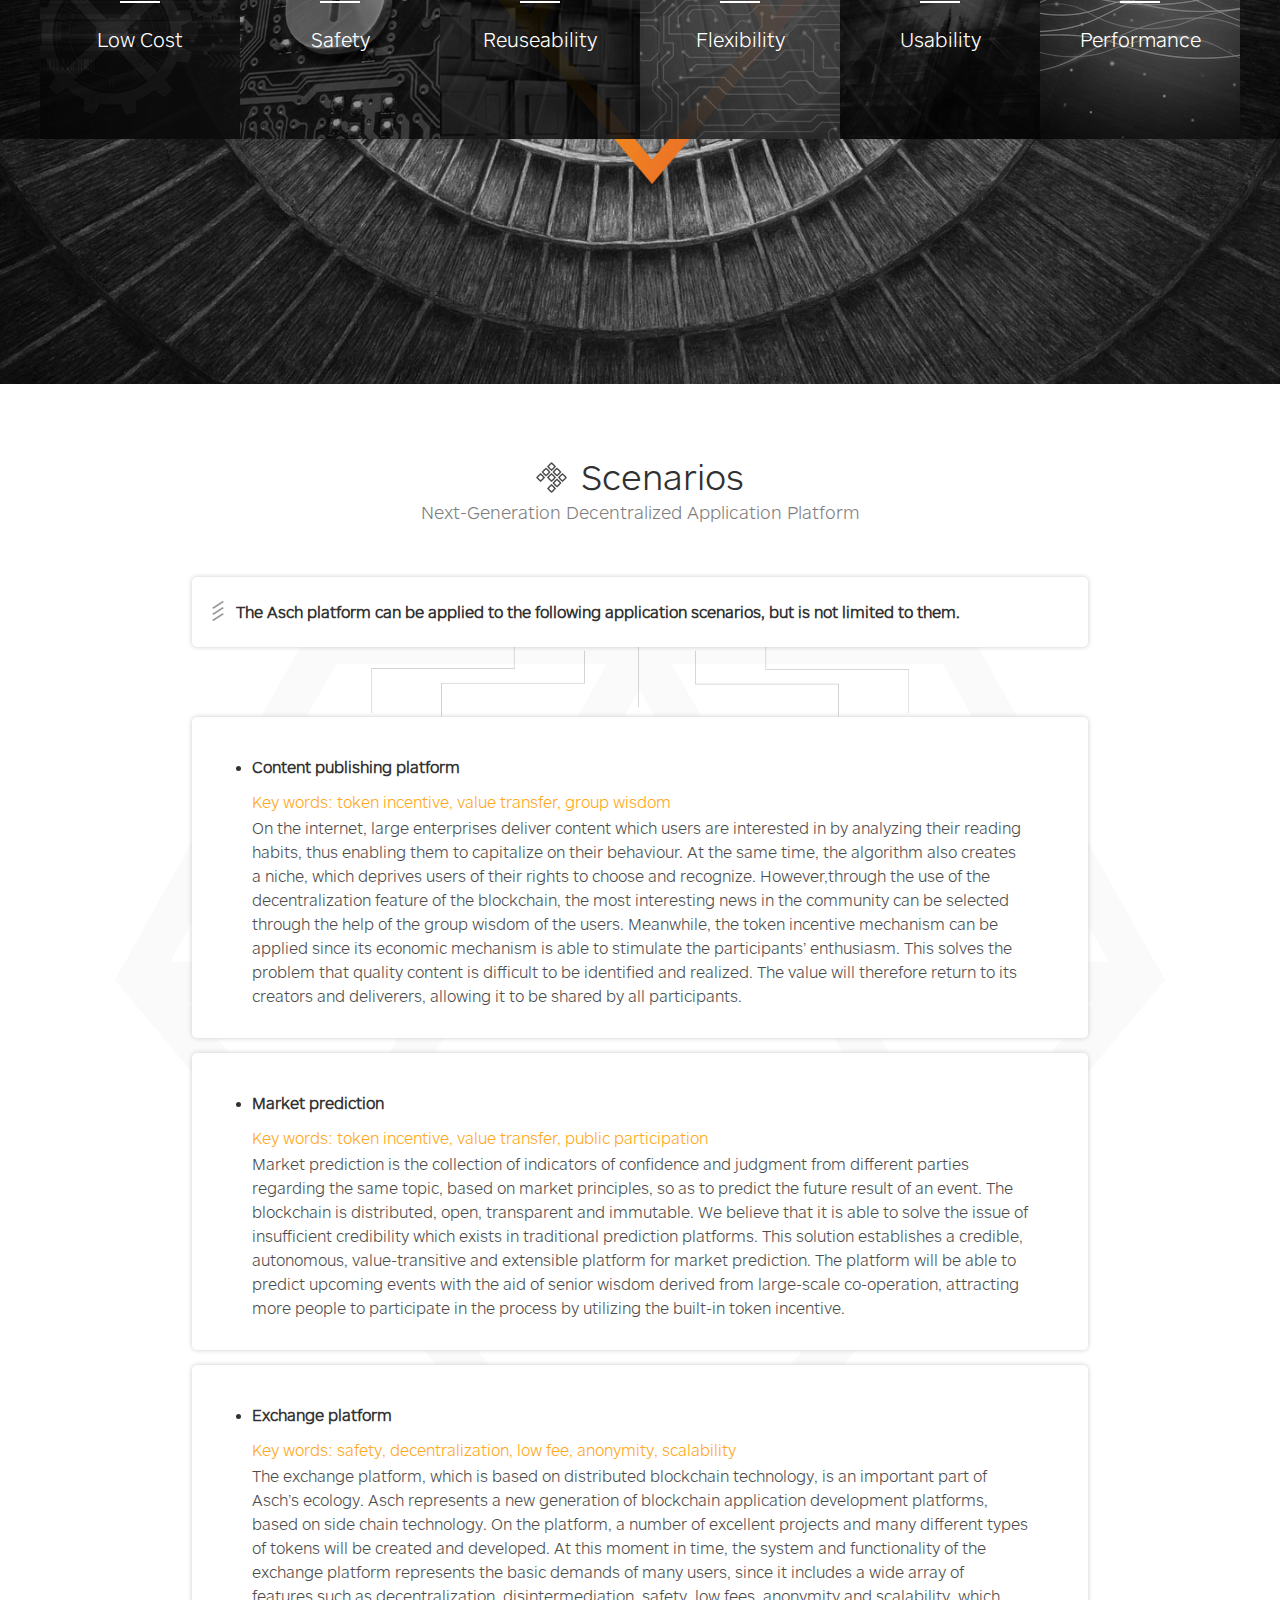
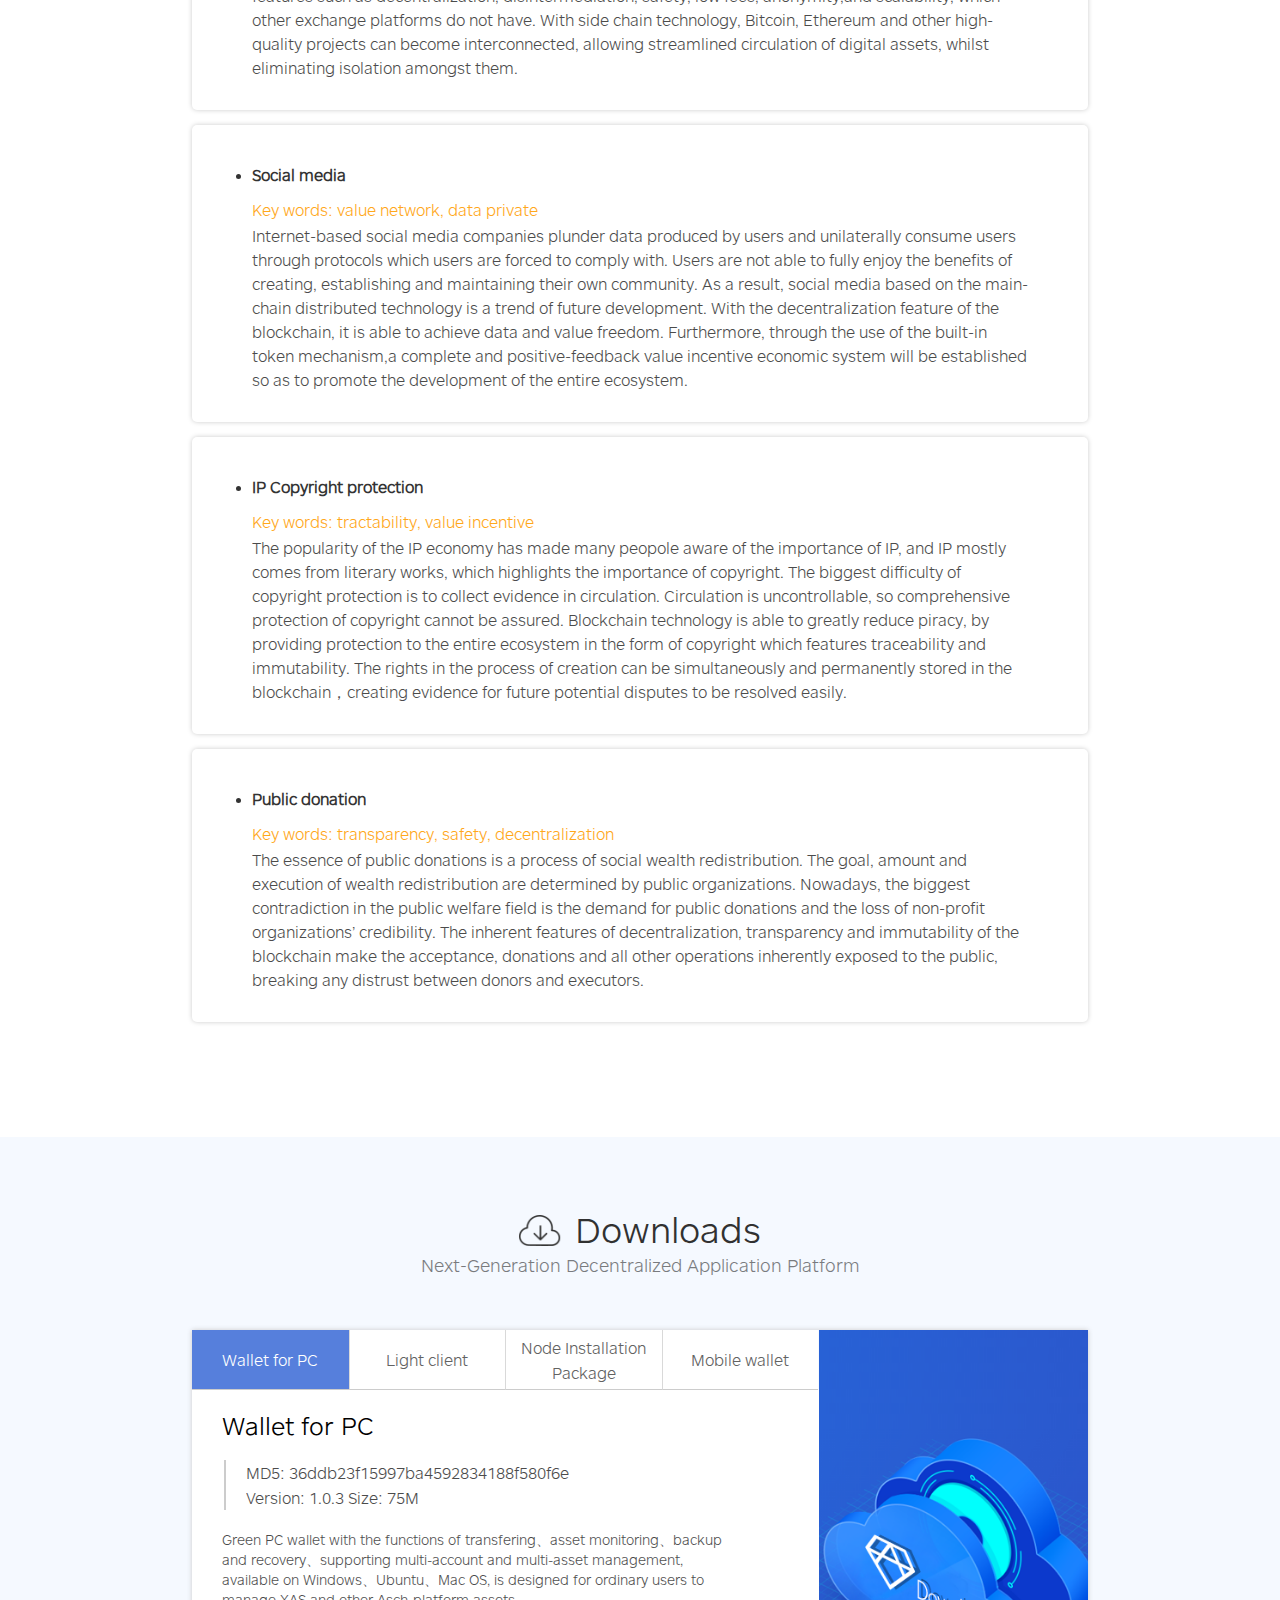
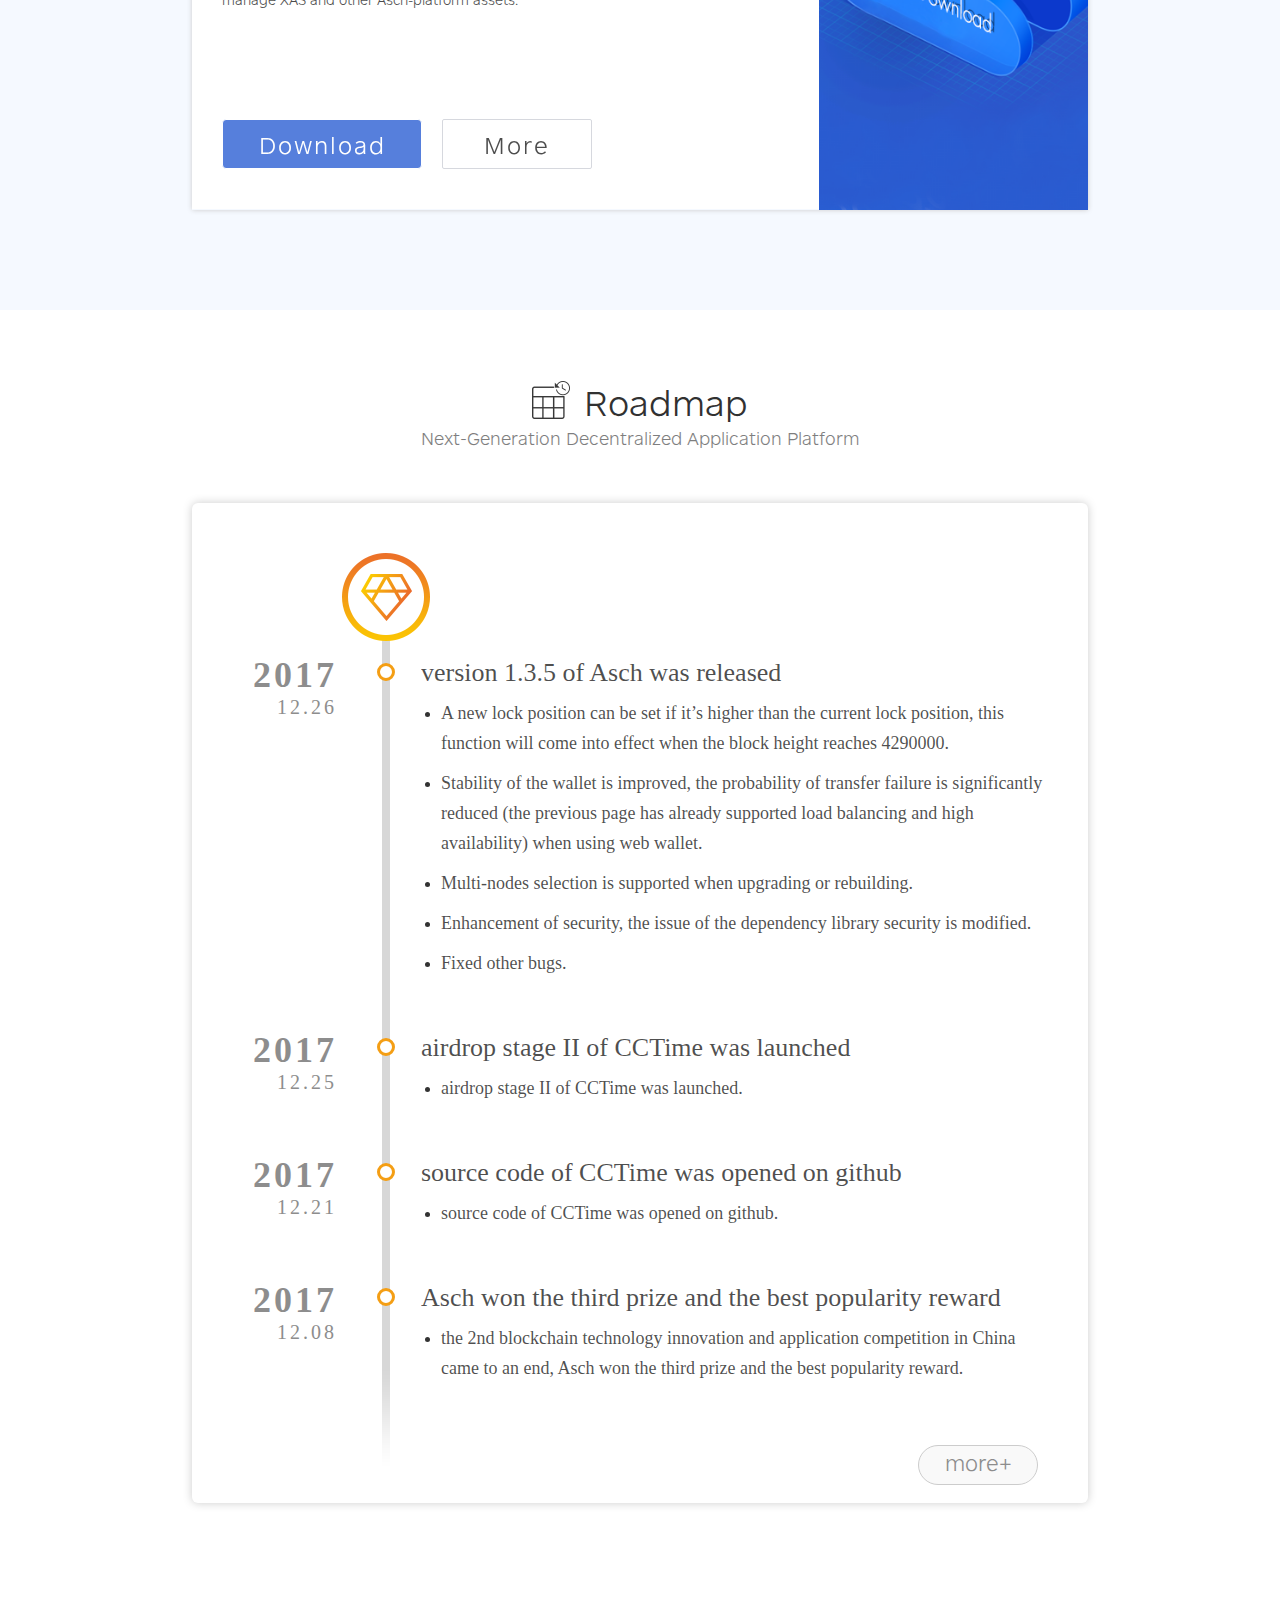
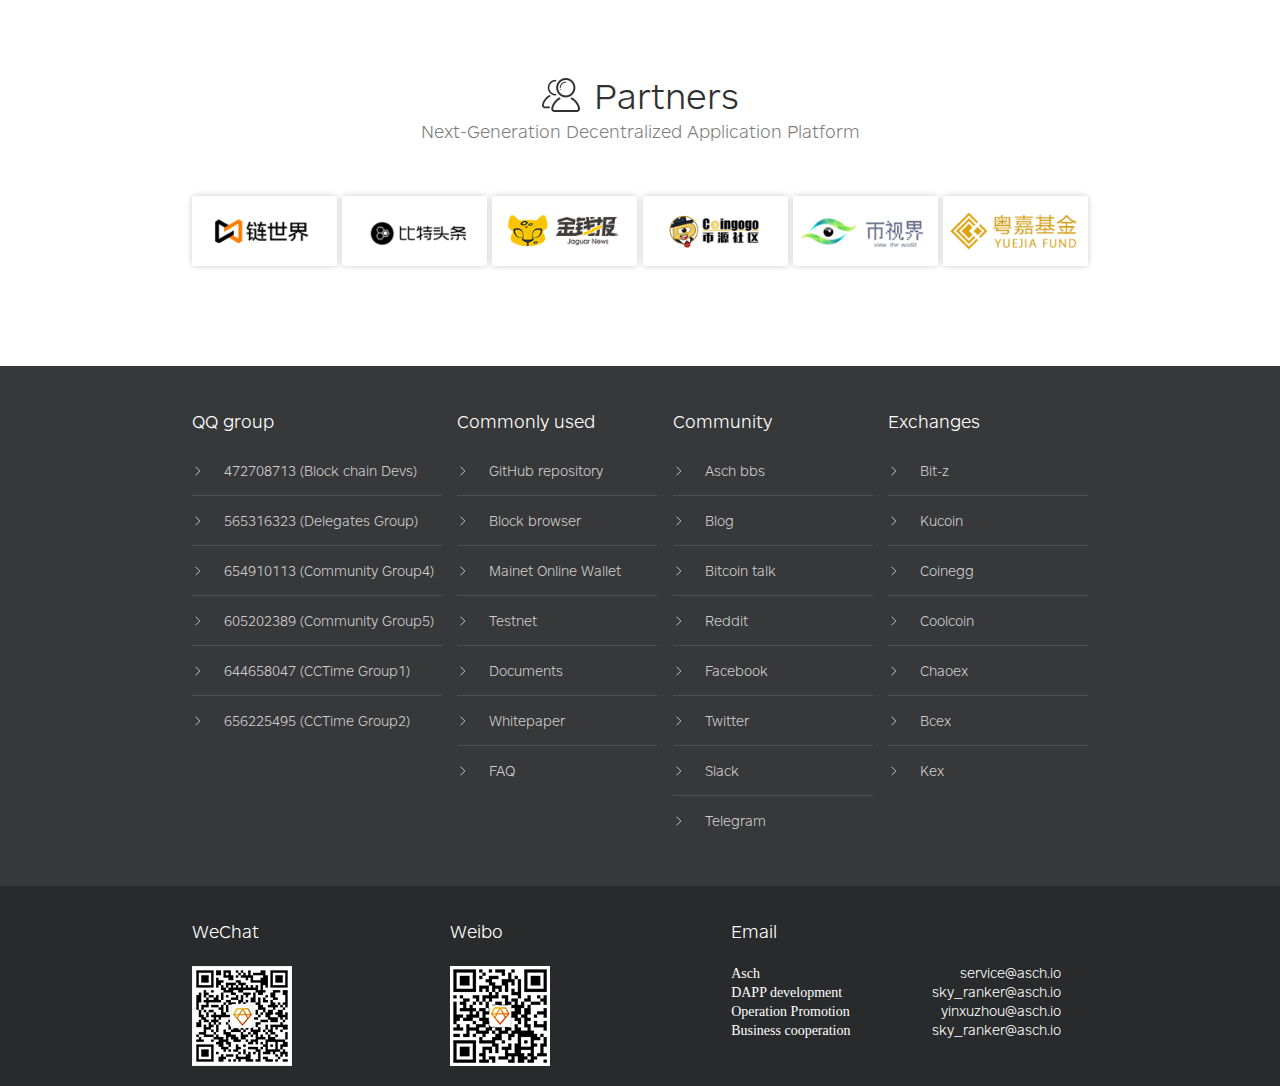
==== commit 4a00e17a: "small change" ====
--- a/index.html
+++ b/index.html
@@ -251,6 +251,7 @@
         <i></i>
         <span id="dappsTitle">Dapps</span>
         <p id="dappsTopContent">Next-Generation Decentralized Application Platform</p>
+        <!--<p id="dappsStatement">* DAPPs information is provided by the project parties. Asch does not endorse the third party projects.</p>-->
         <a href="dapps.html" id="toDapps" target="_blank">More +</a>
     </div>
 
@@ -388,6 +389,9 @@
             </div>
         </div>
     </div>
+
+    <p id="dappsStatement1">* DAPPs information is provided by the project parties. Asch does not endorse the third party projects.</p>
+
 
 </div>
 <div class="section featuresOne" id="features">
--- a/css/index.min.css
+++ b/css/index.min.css
@@ -1596,6 +1596,29 @@
     font-size: 16px;
 }
 
+#application .sectionTop #dappsStatement{
+    position: absolute;
+    left: 0;
+    bottom: -45px;
+    text-align: left;
+    padding-left: 25px;
+    box-sizing: border-box;
+}
+
+#application  #dappsStatement1{
+    width: 70%;
+    max-width: 1400px;
+    margin: 0 auto;
+    text-align: left;
+    height: 40px;
+    line-height: 40px;
+    margin-top: -5px;
+    font-size: 14px;
+    color: rgba(0,0,0,.5);
+    padding-left: 10px;
+    box-sizing: border-box;
+}
+
 .swiper-container {
     width: 70%;
     max-width: 1400px;
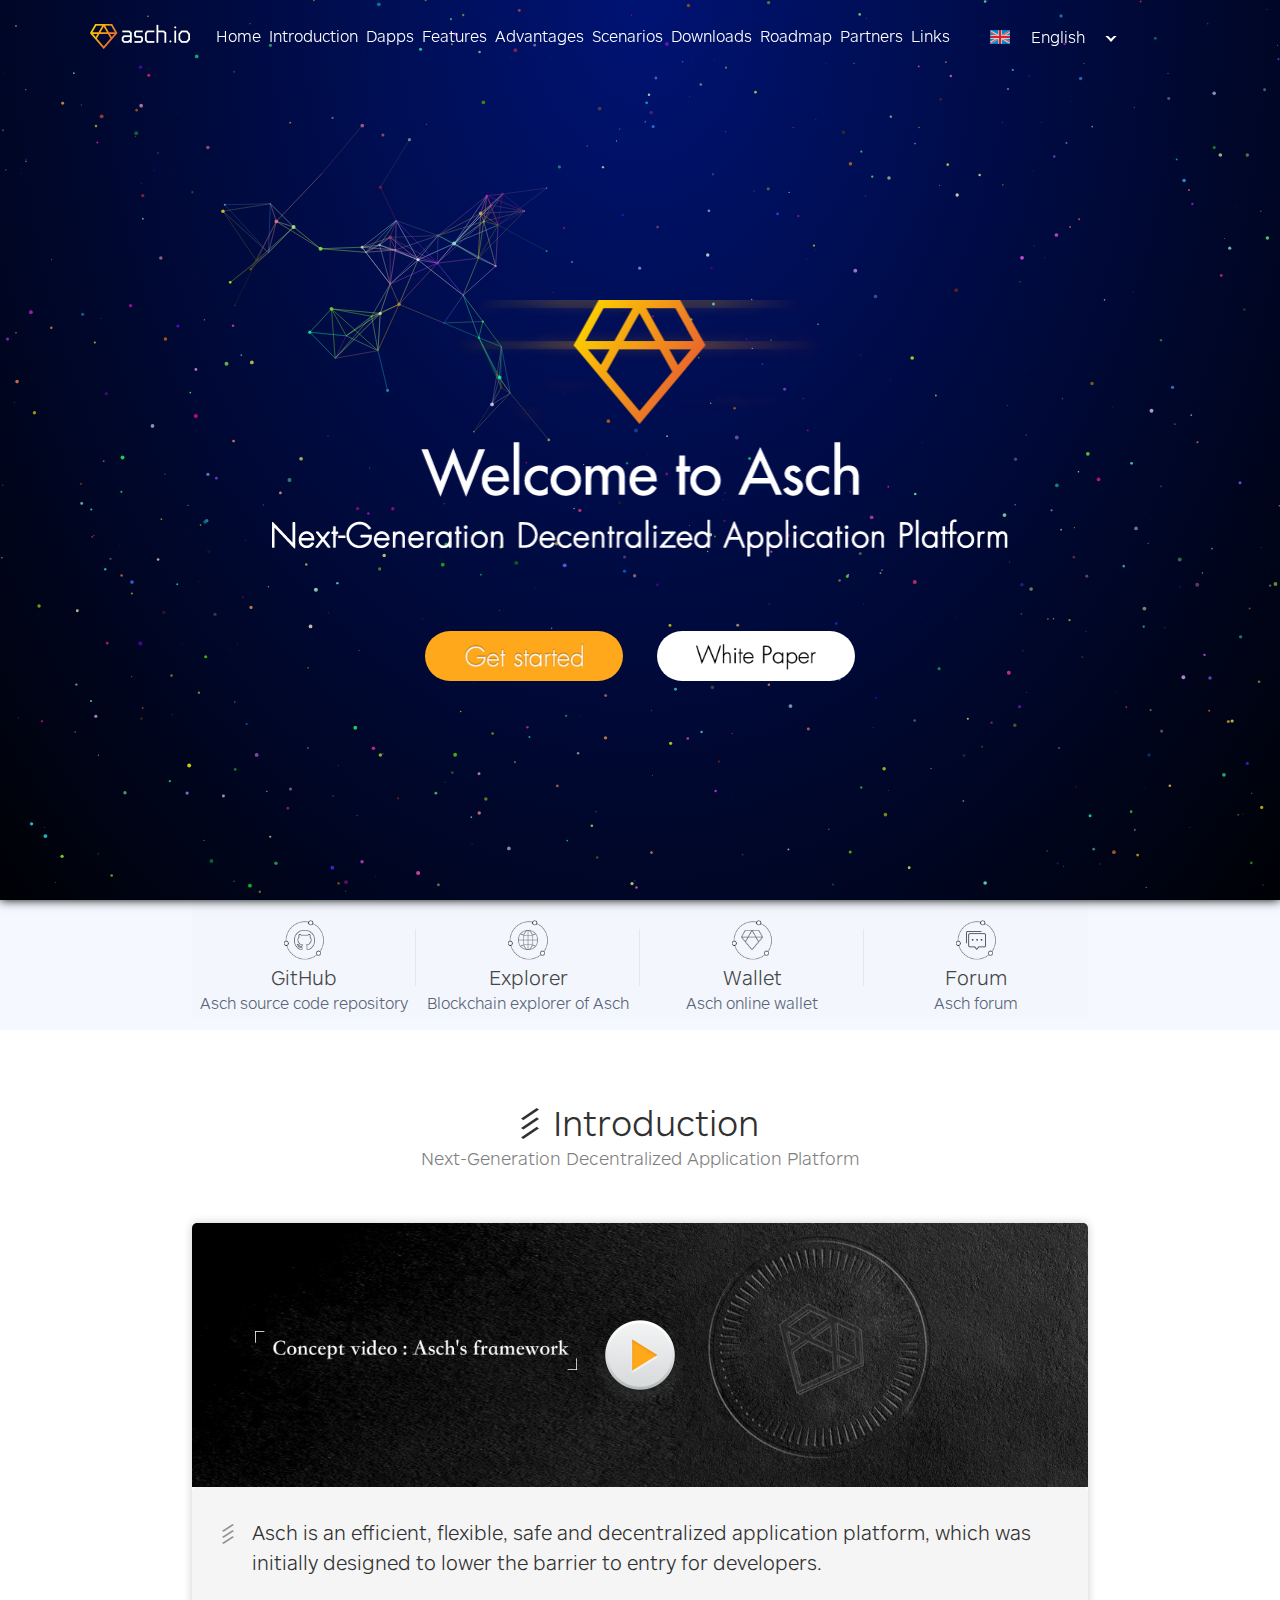
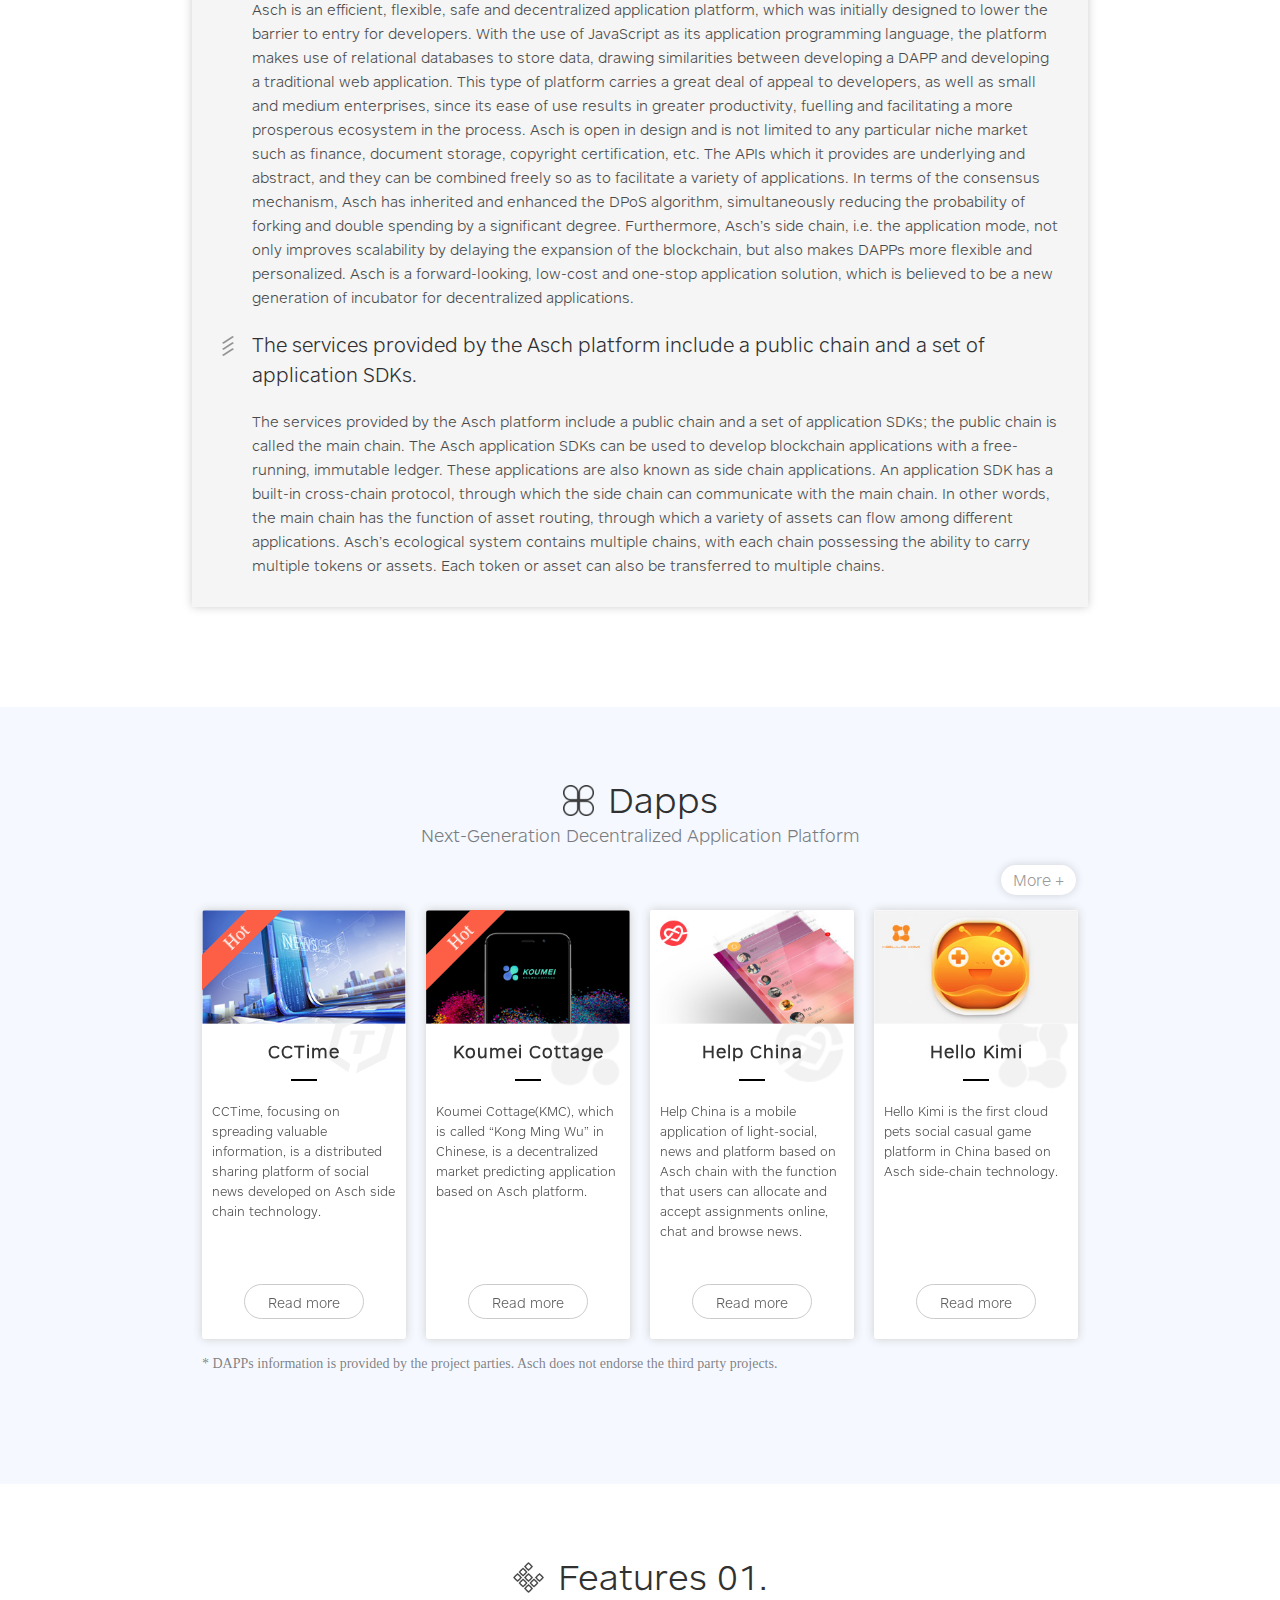
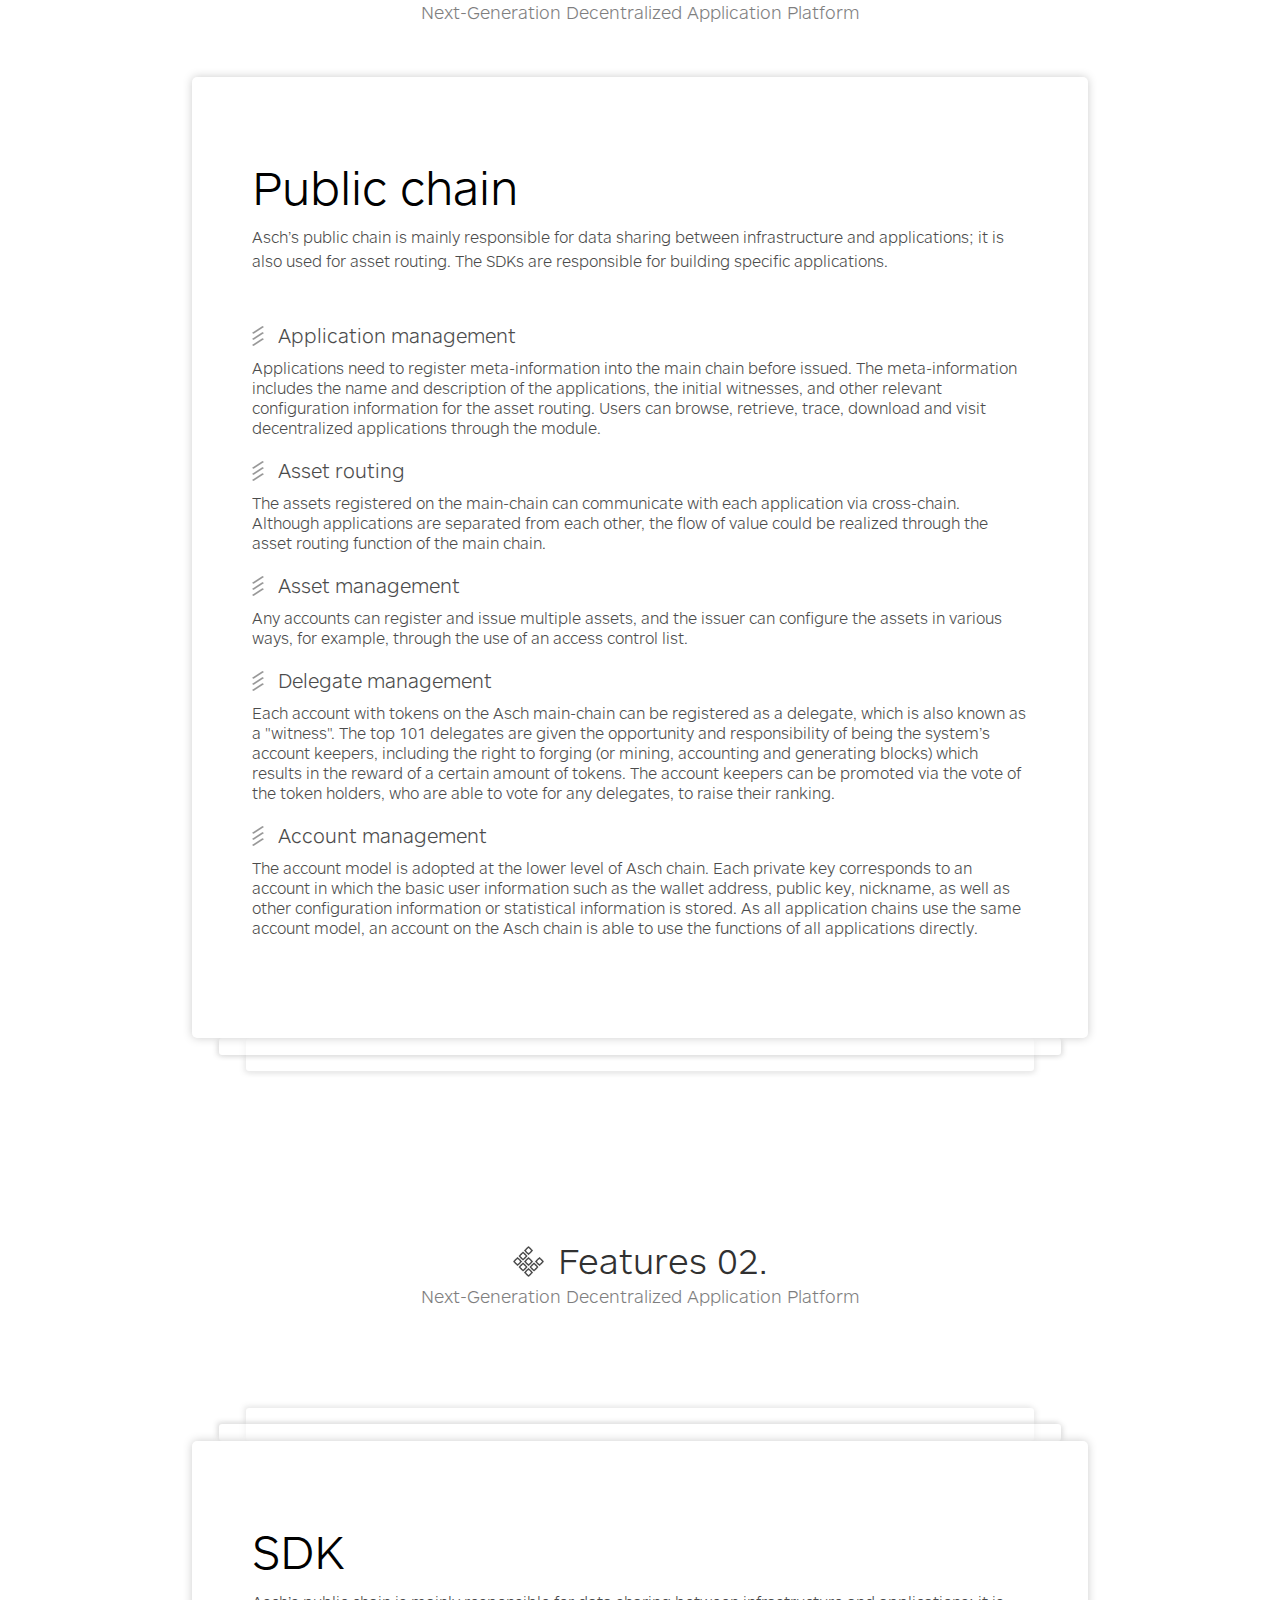
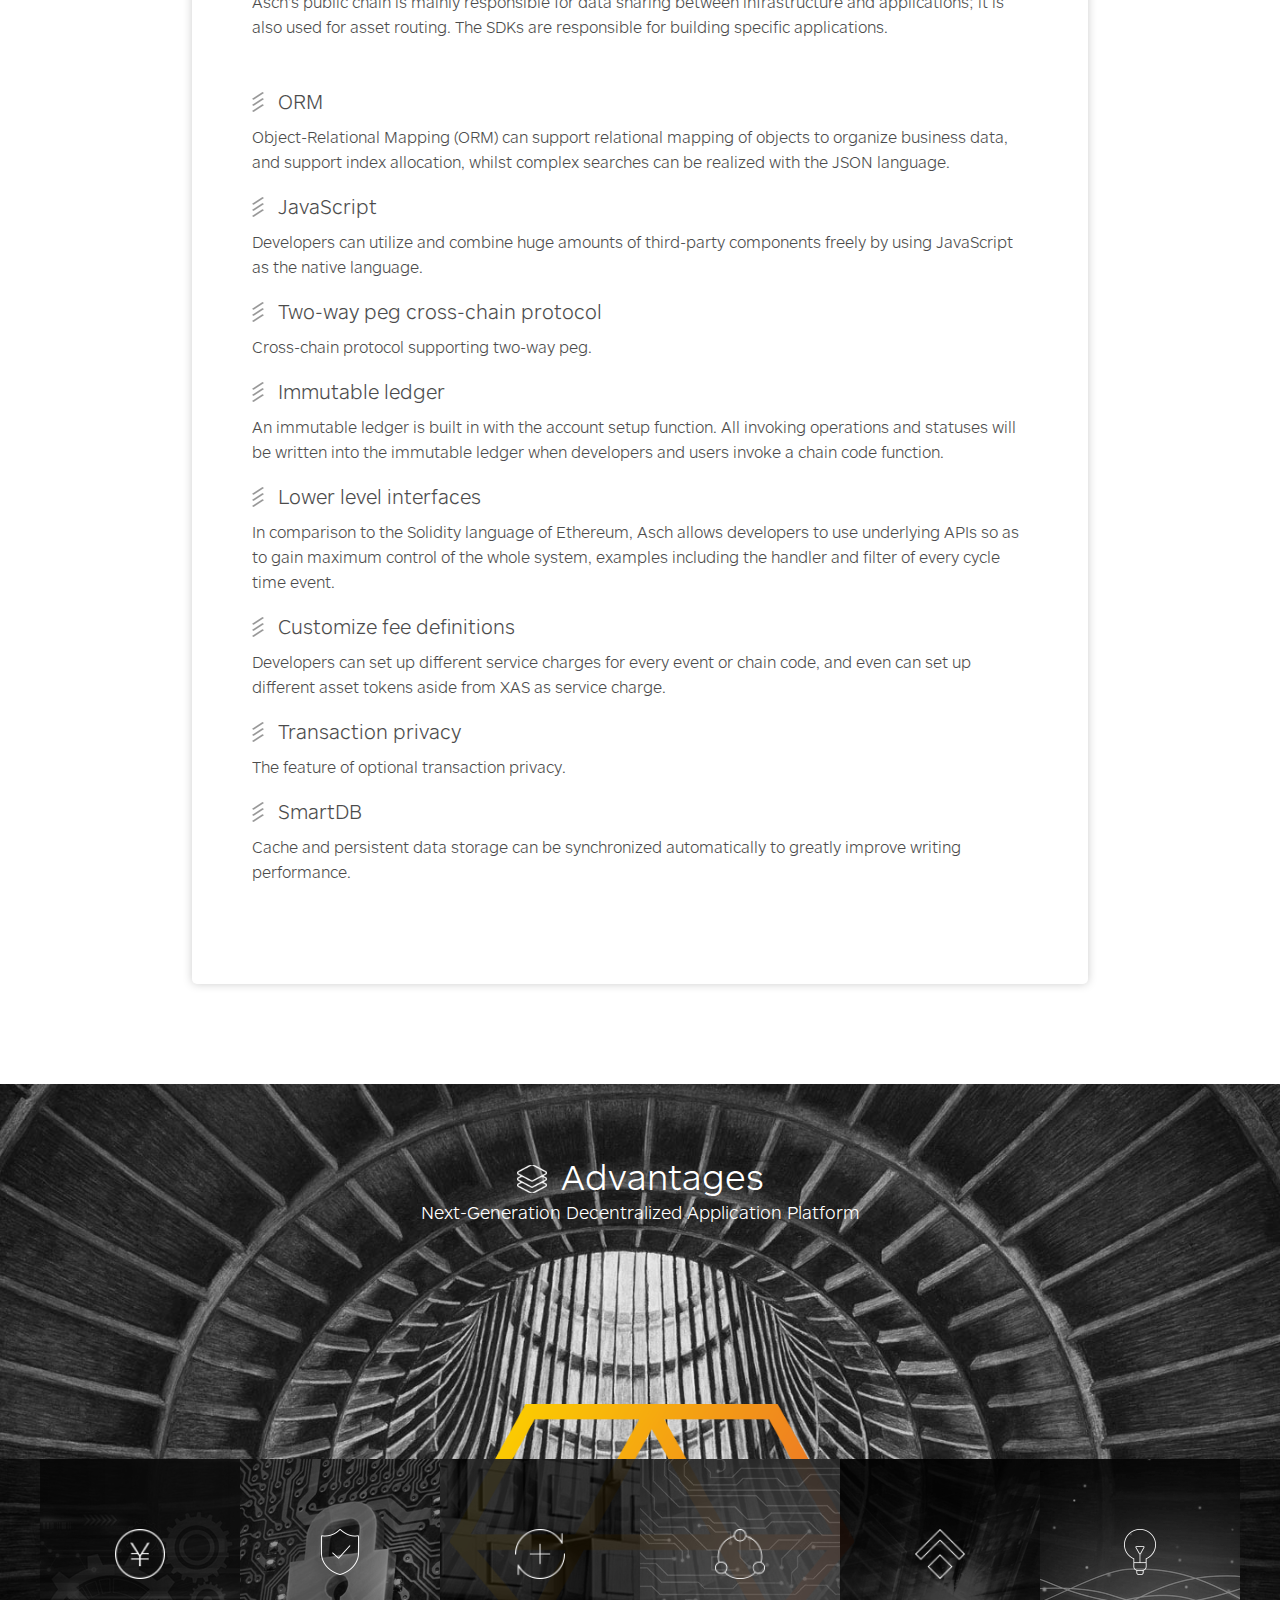
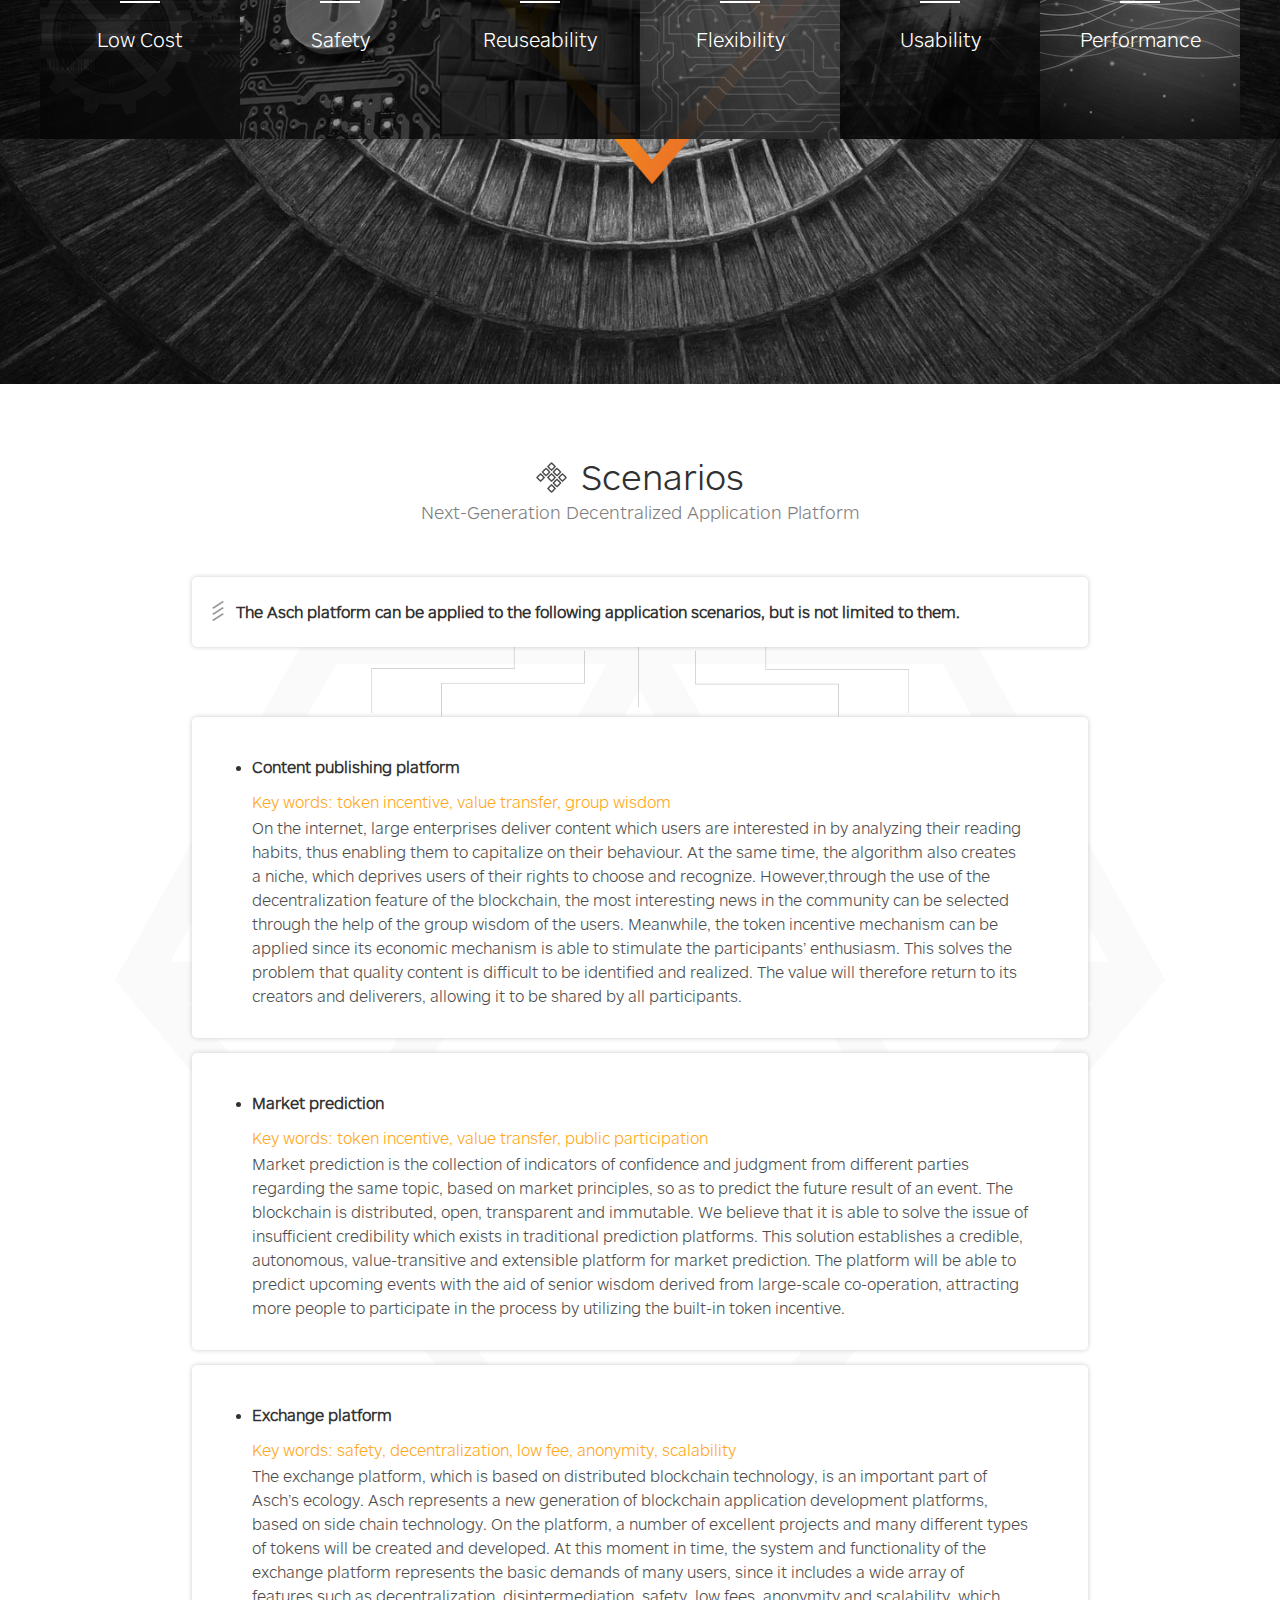
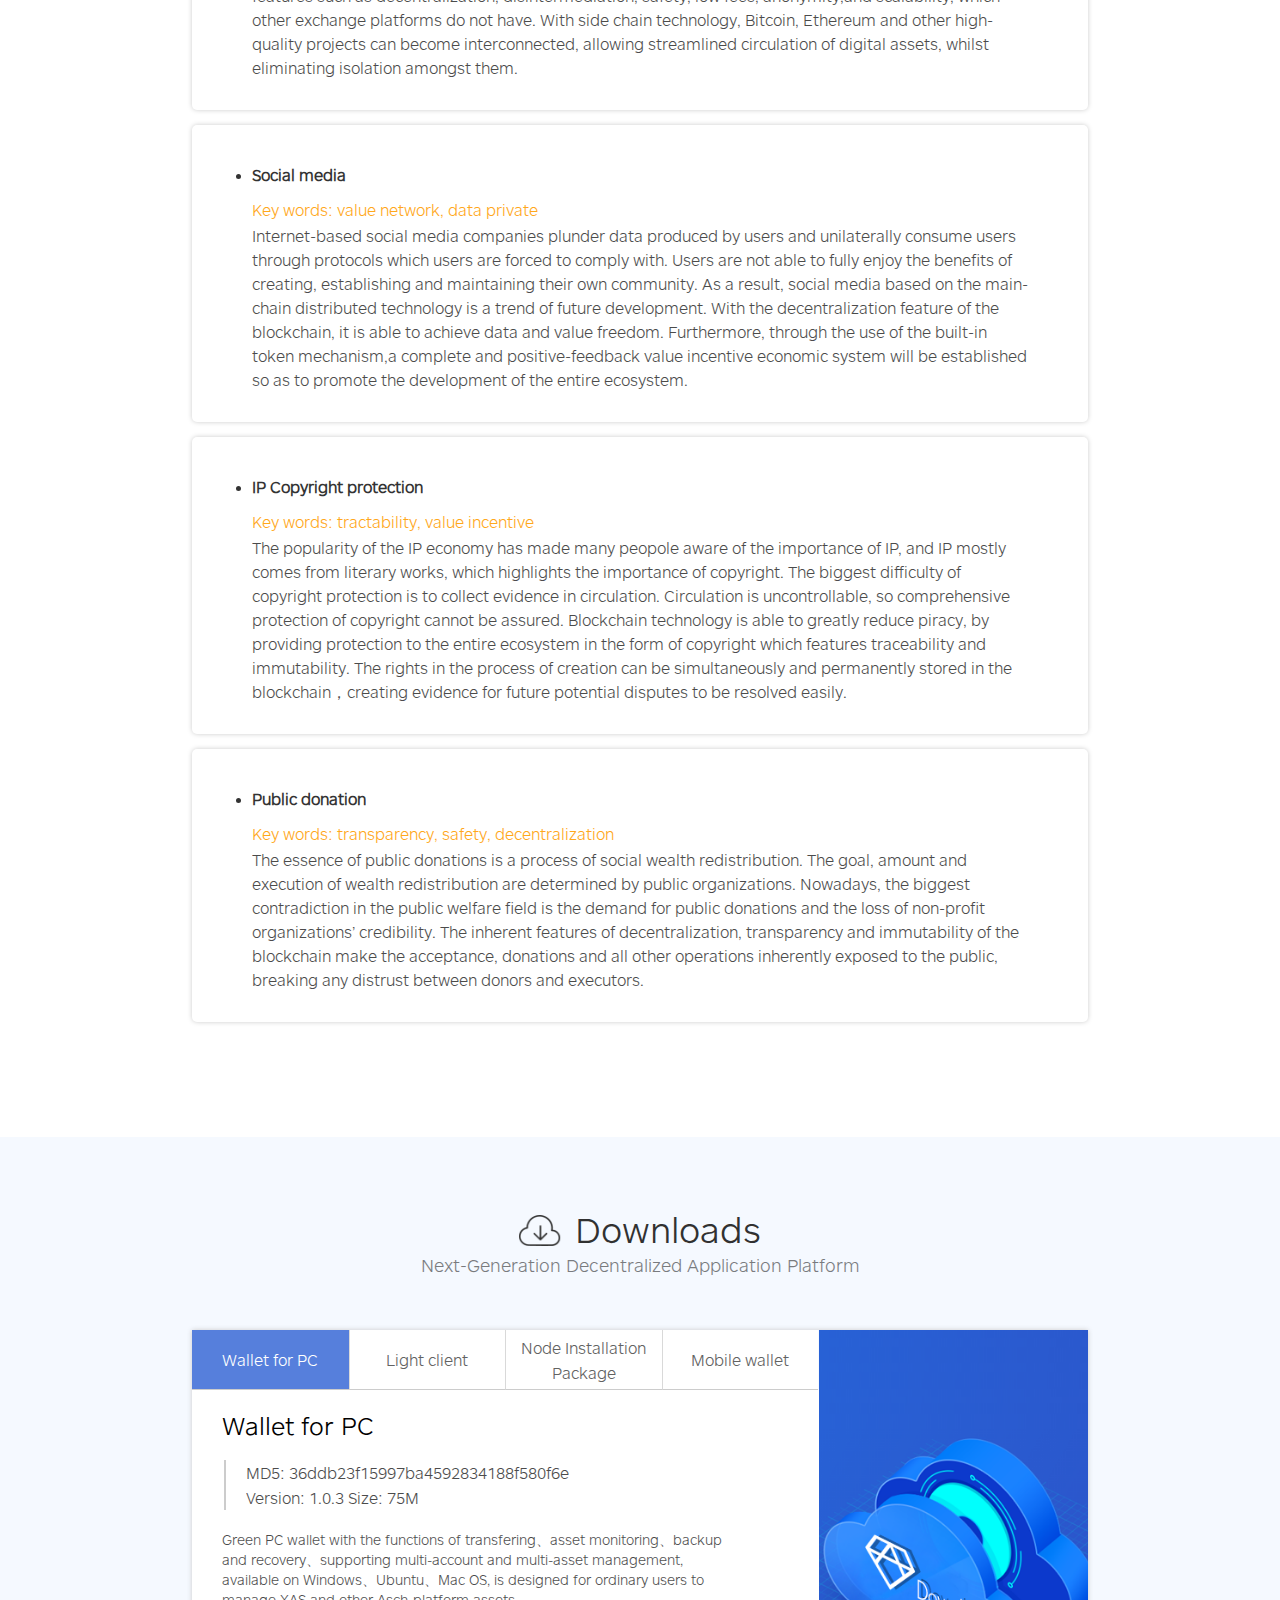
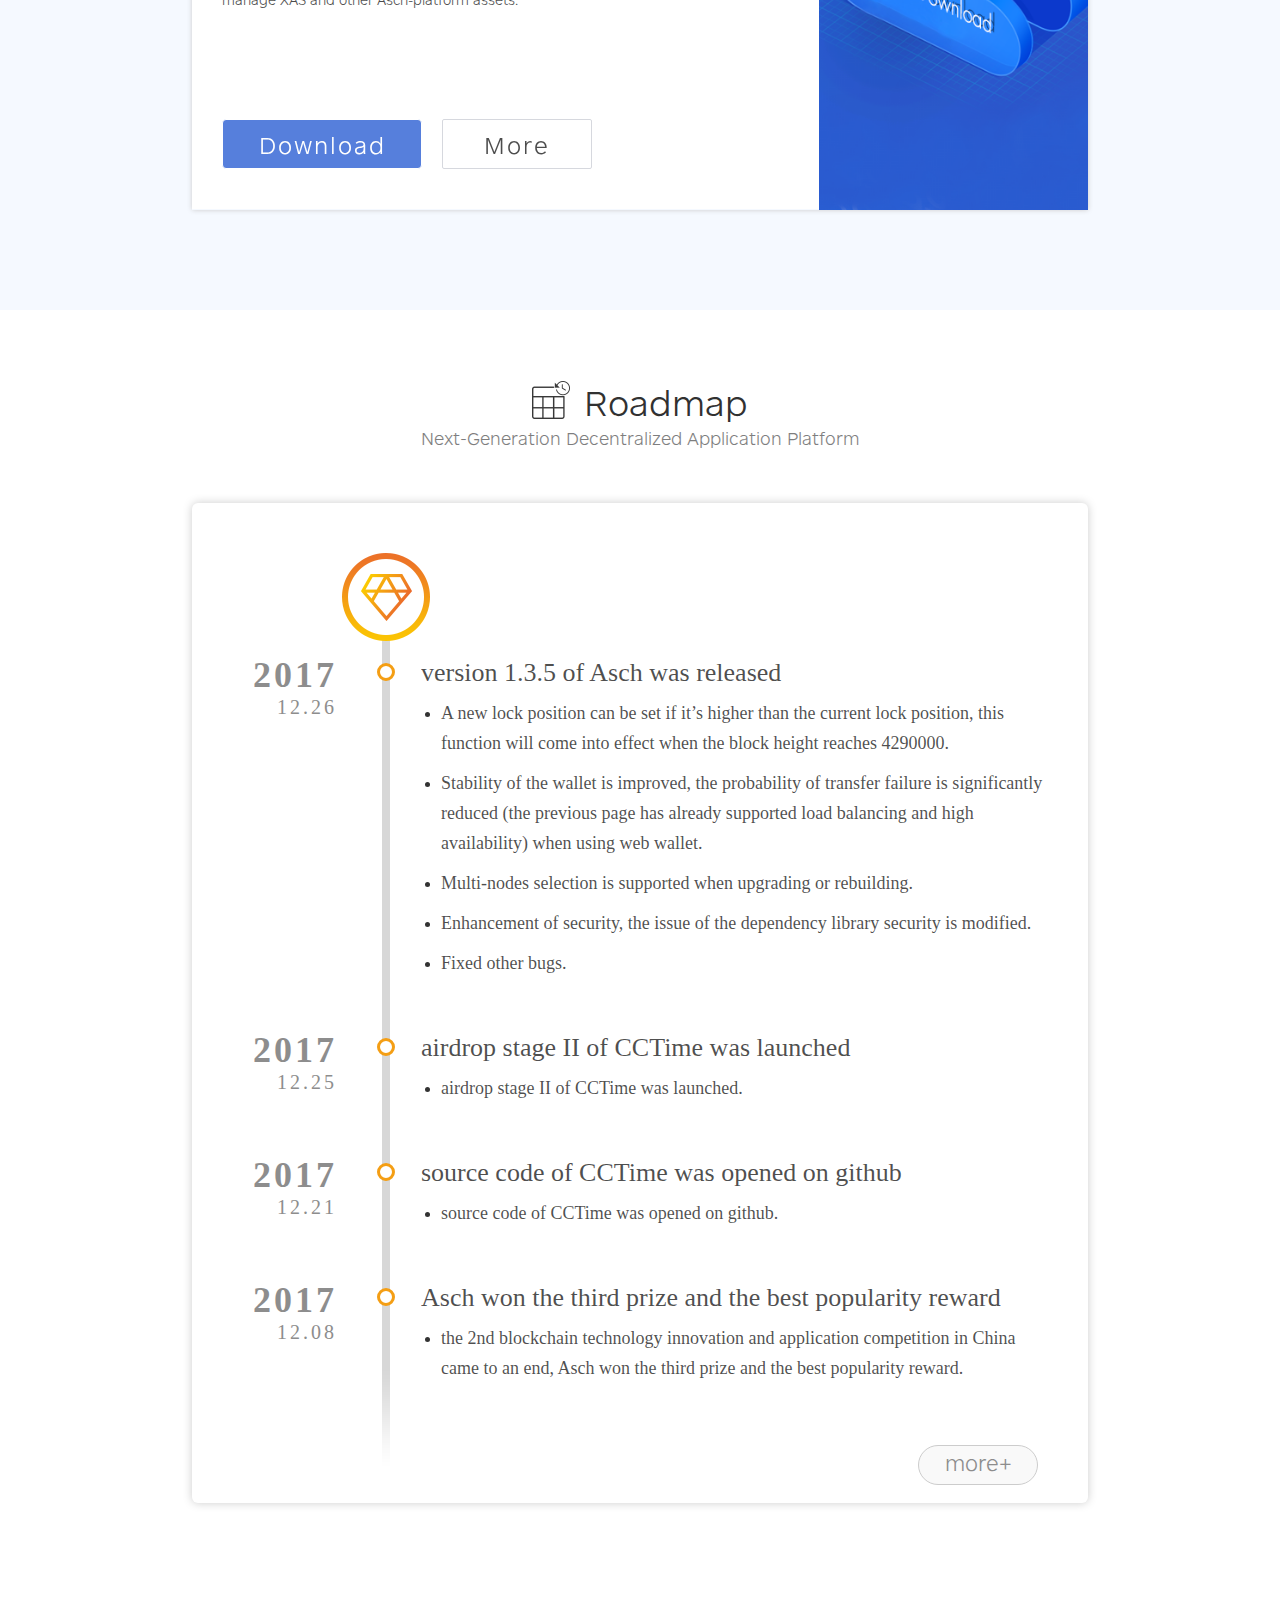
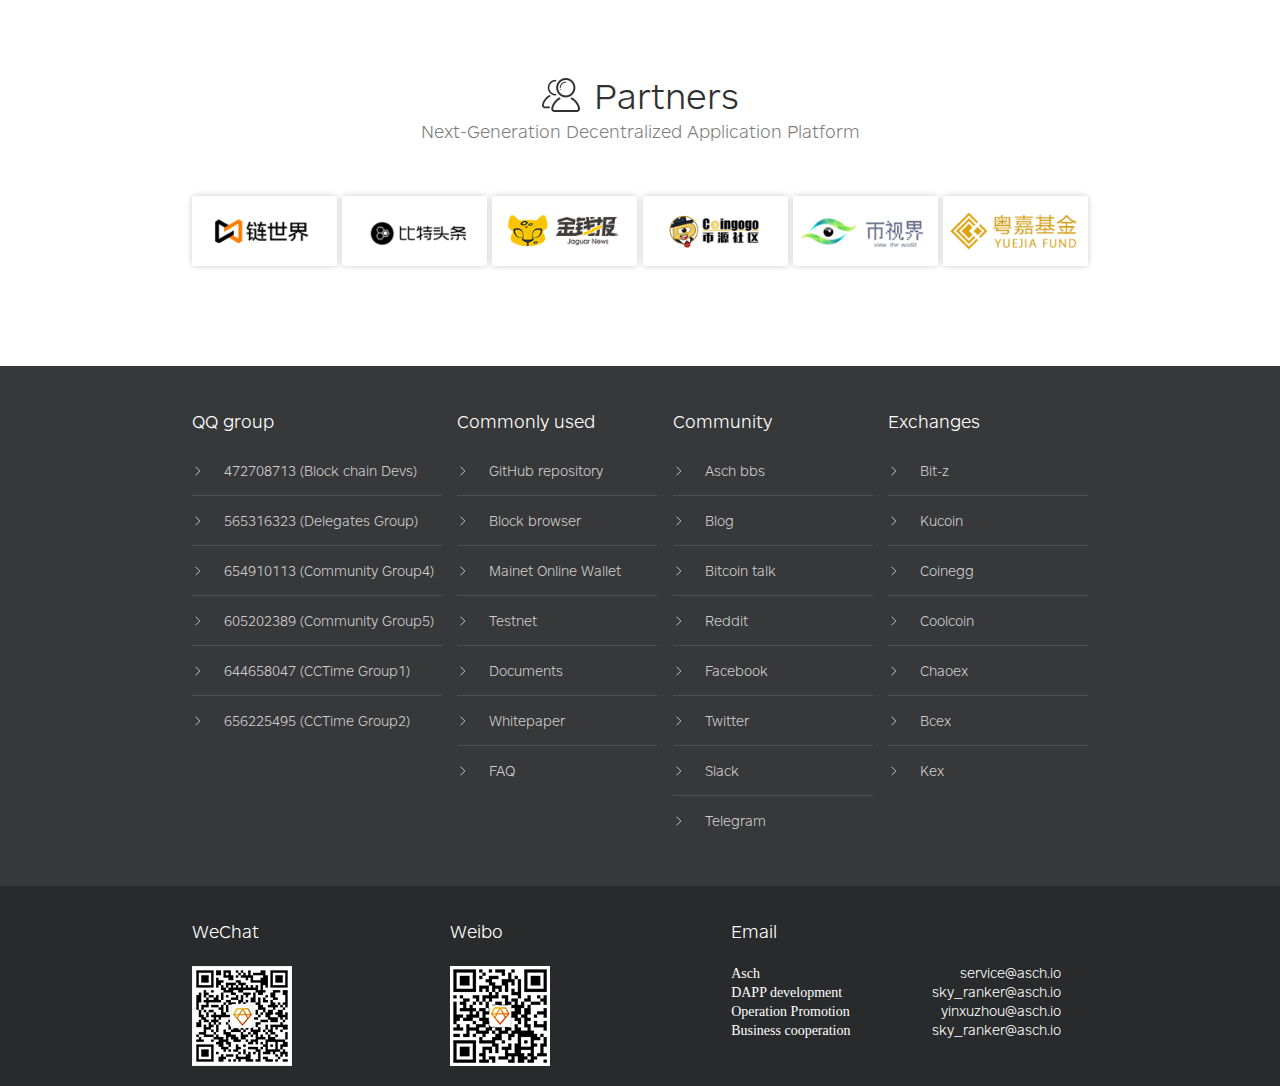
==== commit 0a69efa5: "small change" ====
--- a/index.html
+++ b/index.html
@@ -251,7 +251,6 @@
         <i></i>
         <span id="dappsTitle">Dapps</span>
         <p id="dappsTopContent">Next-Generation Decentralized Application Platform</p>
-        <!--<p id="dappsStatement">* DAPPs information is provided by the project parties. Asch does not endorse the third party projects.</p>-->
         <a href="dapps.html" id="toDapps" target="_blank">More +</a>
     </div>
 
